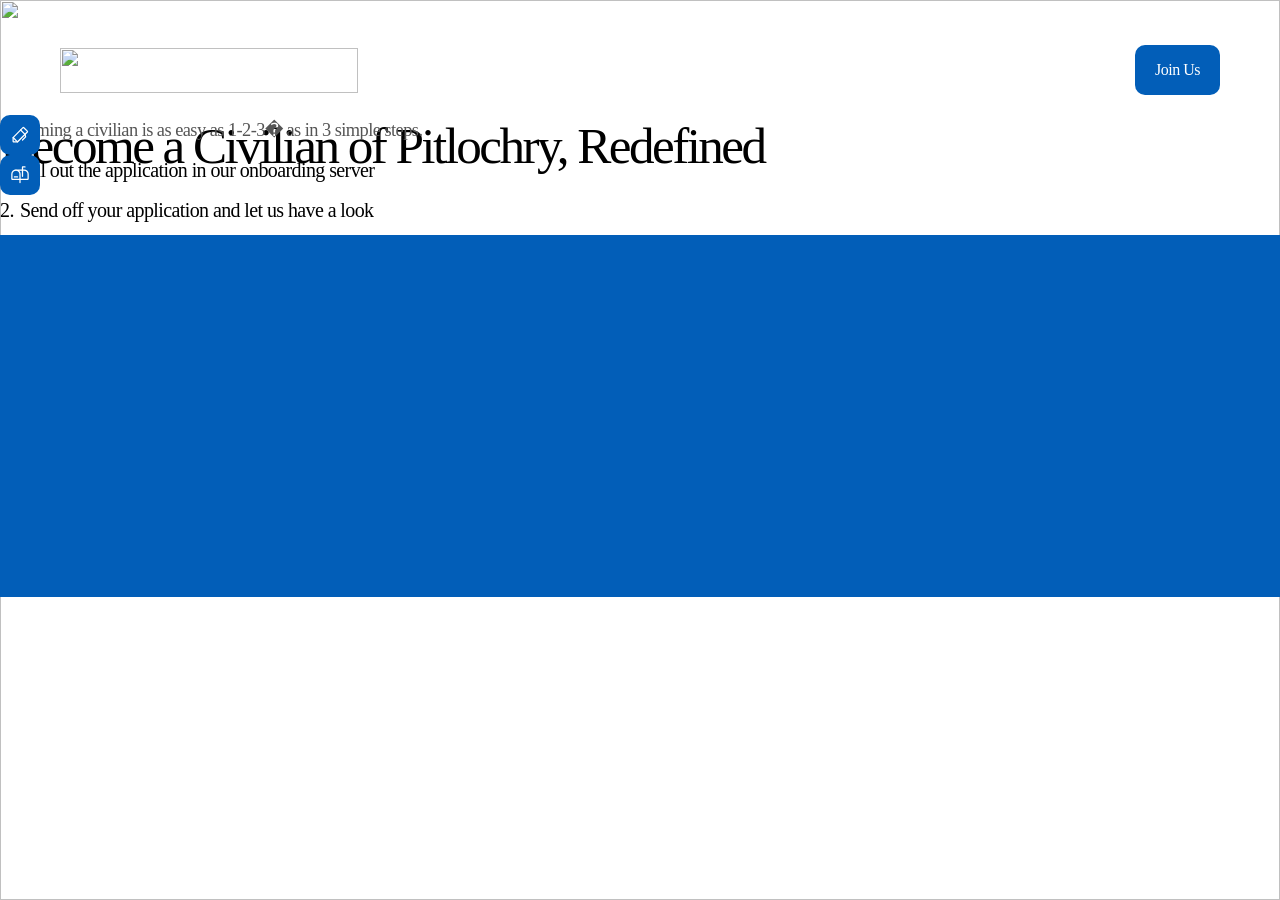
==== become-a-civilian/index.html @ e6acbfbc "v1" ====
<!DOCTYPE html>
<html lang="en" data-redirect-timezone="1">
<head>
    <meta charset="utf-8">


    <script>try { if (localStorage.get("__framer_force_showing_editorbar_since")) { const n = document.createElement("link"); n.rel = "modulepreload"; n.href = "https://framer.com/edit/init.mjs"; document.head.appendChild(n) } } catch (e) { }</script>



    <meta name="viewport" content="width=device-width">
    <meta name="generator" content="Framer f36d8c8">
    <title>P.R. | Become a Civilian</title>
    <meta name="description" content="Pitlochry, Redefined is a Scottish Roblox roleplay community.">
    <meta name="framer-search-index" content="https://framerusercontent.com/sites/6HsWzm4cJt0ourCZ8TY88s/searchIndex-HC8uPd4DVHPu.json">
    <meta name="framer-search-index-fallback" content="https://framerusercontent.com/sites/6HsWzm4cJt0ourCZ8TY88s/searchIndex-4TcPYC6t97ut.json">
    <meta name="framer-html-plugin" content="disable">
    <link href="https://framerusercontent.com/images/XYk1rlV9fvzTDFTiQio9LXA8.png" rel="icon" media="(prefers-color-scheme: light)">
    <link href="https://framerusercontent.com/images/PYBCpuTBmB7kPug5AxsaWHs4.png" rel="icon" media="(prefers-color-scheme: dark)">
    <link rel="apple-touch-icon" href="https://framerusercontent.com/images/etuwbYIV7RaptzxkaW7KyOnoj3I.png">

    <meta property="og:type" content="website">
    <meta property="og:title" content="Pitlochry, Redefined.">
    <meta property="og:description" content="Pitlochry, Redefined is a Scottish Roblox roleplay community.">

    <meta name="twitter:card" content="summary_large_image">
    <meta name="twitter:title" content="Pitlochry, Redefined.">
    <meta name="twitter:description" content="Pitlochry, Redefined is a Scottish Roblox roleplay community.">

    <style data-framer-font-css="">
        /* vietnamese */
        @font-face {
            font-family: 'Alex Brush';
            font-style: normal;
            font-weight: 400;
            src: url(https://fonts.gstatic.com/s/alexbrush/v23/SZc83FzrJKuqFbwMKk6EhUrz7QtO.woff2) format('woff2');
            unicode-range: U+0102-0103, U+0110-0111, U+0128-0129, U+0168-0169, U+01A0-01A1, U+01AF-01B0, U+0300-0301, U+0303-0304, U+0308-0309, U+0323, U+0329, U+1EA0-1EF9, U+20AB;
        }
        /* latin-ext */
        @font-face {
            font-family: 'Alex Brush';
            font-style: normal;
            font-weight: 400;
            src: url(https://fonts.gstatic.com/s/alexbrush/v23/SZc83FzrJKuqFbwMKk6EhUvz7QtO.woff2) format('woff2');
            unicode-range: U+0100-02BA, U+02BD-02C5, U+02C7-02CC, U+02CE-02D7, U+02DD-02FF, U+0304, U+0308, U+0329, U+1D00-1DBF, U+1E00-1E9F, U+1EF2-1EFF, U+2020, U+20A0-20AB, U+20AD-20C0, U+2113, U+2C60-2C7F, U+A720-A7FF;
        }
        /* latin */
        @font-face {
            font-family: 'Alex Brush';
            font-style: normal;
            font-weight: 400;
            src: url(https://fonts.gstatic.com/s/alexbrush/v23/SZc83FzrJKuqFbwMKk6EhUXz7Q.woff2) format('woff2');
            unicode-range: U+0000-00FF, U+0131, U+0152-0153, U+02BB-02BC, U+02C6, U+02DA, U+02DC, U+0304, U+0308, U+0329, U+2000-206F, U+20AC, U+2122, U+2191, U+2193, U+2212, U+2215, U+FEFF, U+FFFD;
        }

        @font-face {
            font-family: "Inter";
            src: url("https://framerusercontent.com/assets/5vvr9Vy74if2I6bQbJvbw7SY1pQ.woff2");
            font-display: swap;
            font-style: normal;
            font-weight: 400;
            unicode-range: U+0460-052F, U+1C80-1C88, U+20B4, U+2DE0-2DFF, U+A640-A69F, U+FE2E-FE2F
        }

        @font-face {
            font-family: "Inter";
            src: url("https://framerusercontent.com/assets/EOr0mi4hNtlgWNn9if640EZzXCo.woff2");
            font-display: swap;
            font-style: normal;
            font-weight: 400;
            unicode-range: U+0301, U+0400-045F, U+0490-0491, U+04B0-04B1, U+2116
        }

        @font-face {
            font-family: "Inter";
            src: url("https://framerusercontent.com/assets/Y9k9QrlZAqio88Klkmbd8VoMQc.woff2");
            font-display: swap;
            font-style: normal;
            font-weight: 400;
            unicode-range: U+1F00-1FFF
        }

        @font-face {
            font-family: "Inter";
            src: url("https://framerusercontent.com/assets/OYrD2tBIBPvoJXiIHnLoOXnY9M.woff2");
            font-display: swap;
            font-style: normal;
            font-weight: 400;
            unicode-range: U+0370-03FF
        }

        @font-face {
            font-family: "Inter";
            src: url("https://framerusercontent.com/assets/JeYwfuaPfZHQhEG8U5gtPDZ7WQ.woff2");
            font-display: swap;
            font-style: normal;
            font-weight: 400;
            unicode-range: U+0100-024F, U+0259, U+1E00-1EFF, U+2020, U+20A0-20AB, U+20AD-20CF, U+2113, U+2C60-2C7F, U+A720-A7FF
        }

        @font-face {
            font-family: "Inter";
            src: url("https://framerusercontent.com/assets/GrgcKwrN6d3Uz8EwcLHZxwEfC4.woff2");
            font-display: swap;
            font-style: normal;
            font-weight: 400;
            unicode-range: U+0000-00FF, U+0131, U+0152-0153, U+02BB-02BC, U+02C6, U+02DA, U+02DC, U+2000-206F, U+2070, U+2074-207E, U+2080-208E, U+20AC, U+2122, U+2191, U+2193, U+2212, U+2215, U+FEFF, U+FFFD
        }

        @font-face {
            font-family: "Inter";
            src: url("https://framerusercontent.com/assets/b6Y37FthZeALduNqHicBT6FutY.woff2");
            font-display: swap;
            font-style: normal;
            font-weight: 400;
            unicode-range: U+0102-0103, U+0110-0111, U+0128-0129, U+0168-0169, U+01A0-01A1, U+01AF-01B0, U+1EA0-1EF9, U+20AB
        }

        @font-face {
            font-family: "Lora";
            src: url("https://framerusercontent.com/third-party-assets/fontshare/wf/UZVLDSVSCU6EHBA34MAMH3Z2RHDHB3QE/2GS24NKY26JCCD3ZHG5B4BSZKB4M5UH3/FKKAYEWGEGLZTIS3AJ3RN5KHPKRTYLGL.woff2");
            font-display: swap;
            font-style: normal;
            font-weight: 500
        }

        @font-face {
            font-family: "Lora";
            src: url("https://framerusercontent.com/third-party-assets/fontshare/wf/XKPJY3ZSUVQFS2W4WC5RDSDQZMJCKM2K/LN3QKDXOGSZ4KFDCY6RFVWPIXHDZPZVG/MDERQV6X2U5ARGQRZSXHPLMPXHJIHIQI.woff2");
            font-display: swap;
            font-style: normal;
            font-weight: 700
        }

        @font-face {
            font-family: "Lora";
            src: url("https://framerusercontent.com/third-party-assets/fontshare/wf/MR5BT2YPOEXTQ4MEELWWJJ7NTKX2G5PM/KTOVFALLVL2MWILR5BZG42LMYPMDBWMV/EXS4XC5TKOJSULVQYC7H3KETY6RINWLE.woff2");
            font-display: swap;
            font-style: italic;
            font-weight: 700
        }

        @font-face {
            font-family: "Lora";
            src: url("https://framerusercontent.com/third-party-assets/fontshare/wf/KLOD6VKCOK74SPLRCH3FTIRNKDK5X55V/FD7N5U2P6254FPQEXIDJ4NHL3GRV4LQV/EW63T7YXBPCICKVXWTFFEJZQTQXMHWBE.woff2");
            font-display: swap;
            font-style: italic;
            font-weight: 500
        }

        @font-face {
            font-family: "Lora";
            src: url("https://framerusercontent.com/third-party-assets/fontshare/wf/YQA3KKRVULCXJDCXSAONFQCA74AMMQFS/RGNGUOW44MB34GT7X2FQPGZNLW2Z3P3F/ZAXBVAFTWGWMVEZN7M2EPCUJJ4KGZZCI.woff2");
            font-display: swap;
            font-style: normal;
            font-weight: 400
        }

        @font-face {
            font-family: "Lora";
            src: url("https://framerusercontent.com/third-party-assets/fontshare/wf/TKLVZDTQCUHIWAN3QIZGCNX4HOOUXHFA/JM2JUOZH27EVDC6FKNUOYGZ3IADBKMM3/DJA2WADOVWLNFBBL4PE4KM6NGVIOXNBS.woff2");
            font-display: swap;
            font-style: italic;
            font-weight: 400
        }

        @font-face {
            font-family: "Lora";
            src: url("https://framerusercontent.com/third-party-assets/fontshare/wf/LEPTJ56CXEIFZS2BZMKVGQGQR3J75WRT/47CWKKJO46R4EDFFM7QZRCL3WAPMSJU2/36HN3YOOACEGVWTJT3K4CDUJYXSWVW5S.woff2");
            font-display: swap;
            font-style: normal;
            font-weight: 600
        }

        @font-face {
            font-family: "Inter Placeholder";
            src: local("Arial");
            ascent-override: 89.79%;
            descent-override: 22.36%;
            line-gap-override: 0.00%;
            size-adjust: 107.89%
        }

        @font-face {
            font-family: "Lora Placeholder";
            src: local("Times New Roman");
            ascent-override: 87.53%;
            descent-override: 23.84%;
            line-gap-override: 0.00%;
            size-adjust: 114.93%
        }
    </style>
    <link href="https://fonts.gstatic.com" rel="preconnect" crossorigin="">
    <meta name="robots" content="max-image-preview:large">
    <style data-framer-css-ssr-minified="" data-framer-components="framer-lib-cursors-host framer-7oiHW PropertyOverrides framer-kpXpP framer-lib-combinedCSSRules framer-3nnRD framer-JdKrz framer-arc-text framer-gS9zB framer-8tIMB framer-FVoPi framer-6oirK framer-6FBmW framer-y9X6u framer-p4HsM framer-HShXw framer-6SQ6k framer-Kty8x framer-J9eHh framer-nCqPx">
        html, body, #main {
            box-sizing: border-box;
            margin: 0;
            padding: 0
        }

        :root {
            -webkit-font-smoothing: antialiased;
            -moz-osx-font-smoothing: grayscale
        }

        * {
            box-sizing: border-box;
            -webkit-font-smoothing: inherit
        }

        h1, h2, h3, h4, h5, h6, p, figure {
            margin: 0
        }

        body, input, textarea, select, button {
            font-family: sans-serif;
            font-size: 12px
        }

        body {
            --token-feecde84-d2df-406e-9c49-2b4dab446477: #218544;
            --token-3f060a67-1a54-4056-ae06-80a5a9f52680: #000;
            --token-c2105c81-6a43-4d77-a01f-e6f24156bb0c: #fff;
            --token-fc4a3b89-96cf-4700-b0b8-8cf673cdd457: #555;
            --token-50a40dbc-9e72-48ff-a286-4ee8d53e3e83: #ddd;
            --token-75802f95-5097-44bd-bf15-824b741c43bf: #fff;
            --token-21335f9b-21d7-468e-9b6f-305ea58e58b8: #f2f2f2
        }

        @supports (z-index:calc(infinity)) {
            #__framer-badge-container {
                --infinity: infinity
            }
        }

        #__framer-badge-container {
            pointer-events: none;
            width: 100%;
            z-index: calc(var(--infinity,2147480000));
            justify-content: flex-end;
            padding: 20px;
            display: flex;
            position: fixed;
            bottom: 0
        }

        @supports (background:-webkit-named-image(i)) and (not (grid-template-rows:subgrid)) {
            body {
                --framer-will-change-override: transform
            }
        }

        @supports (background:-webkit-named-image(i)) and (not (position-area:top right)) {
            body {
                --framer-will-change-filter-override: filter
            }
        }

        [data-framer-component-type=Text] div div span, [data-framer-component-type=Text] a div span, [data-framer-component-type=Text] span span span, [data-framer-component-type=Text] p span span, [data-framer-component-type=Text] h1 span span, [data-framer-component-type=Text] h2 span span, [data-framer-component-type=Text] h3 span span, [data-framer-component-type=Text] h4 span span, [data-framer-component-type=Text] h5 span span, [data-framer-component-type=Text] h6 span span, [data-framer-component-type=Text] a {
            font-family: var(--font-family);
            font-style: var(--font-style);
            font-weight: min(calc(var(--framer-font-weight-increase,0) + var(--font-weight,400)),900);
            color: var(--text-color);
            letter-spacing: var(--letter-spacing);
            font-size: var(--font-size);
            text-transform: var(--text-transform);
            --text-decoration: var(--framer-text-decoration-style,solid)var(--framer-text-decoration,none)var(--framer-text-decoration-color,currentcolor)var(--framer-text-decoration-thickness,auto);
            --text-decoration-skip-ink: var(--framer-text-decoration-skip-ink);
            --text-underline-offset: var(--framer-text-decoration-offset);
            line-height: var(--line-height);
            --font-family: var(--framer-font-family);
            --font-style: var(--framer-font-style);
            --font-weight: var(--framer-font-weight);
            --text-color: var(--framer-text-color);
            --letter-spacing: var(--framer-letter-spacing);
            --font-size: var(--framer-font-size);
            --text-transform: var(--framer-text-transform);
            --line-height: var(--framer-line-height)
        }

        @supports not (color:color(display-p3 1 1 1)) {
            p.framer-text, div.framer-text, h1.framer-text, h2.framer-text, h3.framer-text, h4.framer-text, h5.framer-text, h6.framer-text, li.framer-text, ol.framer-text, ul.framer-text, span.framer-text:not([data-text-fill]) {
                color: var(--framer-blockquote-text-color-rgb,var(--framer-blockquote-text-color,var(--framer-text-color-rgb,var(--framer-text-color,#000))));
                -webkit-text-stroke-color: var(--framer-text-stroke-color-rgb,var(--framer-text-stroke-color,initial))
            }

            mark.framer-text {
                background-color: var(--framer-blockquote-text-background-color-rgb,var(--framer-blockquote-text-background-color,var(--framer-text-background-color-rgb,var(--framer-text-background-color,initial))))
            }
        }

        @supports not (color:color(display-p3 1 1 1)) {
            code.framer-text, code.framer-text span.framer-text:not([data-text-fill]) {
                color: var(--framer-blockquote-text-color-rgb,var(--framer-blockquote-text-color,var(--framer-code-text-color-rgb,var(--framer-code-text-color,var(--framer-text-color-rgb,var(--framer-text-color,#000))))))
            }
        }

        @supports not (color:color(display-p3 1 1 1)) {
            a.framer-text, span.framer-text[data-nested-link] {
                color: var(--framer-blockquote-text-color-rgb,var(--framer-blockquote-text-color,var(--framer-link-text-color-rgb,var(--framer-link-text-color,var(--framer-text-color-rgb,var(--framer-text-color,#000))))));
                background-color: var(--framer-link-text-background-color-rgb,var(--framer-link-text-background-color,initial));
                -webkit-text-decoration-color: var(--framer-link-text-decoration-color-rgb,var(--framer-link-text-decoration-color,var(--framer-text-decoration-color-rgb,var(--framer-text-decoration-color,currentcolor))));
                text-decoration-color: var(--framer-link-text-decoration-color-rgb,var(--framer-link-text-decoration-color,var(--framer-text-decoration-color-rgb,var(--framer-text-decoration-color,currentcolor))))
            }
        }

        @supports not (color:color(display-p3 1 1 1)) {
            code.framer-text a.framer-text, code.framer-text a.framer-text span.framer-text:not([data-text-fill]), code.framer-text span.framer-text[data-nested-link], code.framer-text span.framer-text[data-nested-link] span.framer-text:not([data-text-fill]) {
                color: var(--framer-blockquote-text-color-rgb,var(--framer-blockquote-text-color,var(--framer-link-text-color-rgb,var(--framer-link-text-color,var(--framer-code-text-color-rgb,var(--framer-code-text-color,var(--framer-text-color-rgb,var(--framer-text-color,#000))))))))
            }
        }

        @supports not (color:color(display-p3 1 1 1)) {
            a.framer-text:hover, span.framer-text[data-nested-link]:hover {
                color: var(--framer-link-hover-text-color-rgb,var(--framer-link-hover-text-color,var(--framer-blockquote-text-color-rgb,var(--framer-blockquote-text-color,var(--framer-link-text-color-rgb,var(--framer-link-text-color,var(--framer-text-color-rgb,var(--framer-text-color,#000))))))));
                background-color: var(--framer-link-hover-text-background-color-rgb,var(--framer-link-hover-text-background-color,var(--framer-link-text-background-color-rgb,var(--framer-link-text-background-color,var(--framer-text-background-color-rgb,var(--framer-text-background-color,initial))))));
                -webkit-text-decoration-color: var(--framer-link-hover-text-decoration-color-rgb,var(--framer-link-hover-text-decoration-color,var(--framer-link-text-decoration-color-rgb,var(--framer-link-text-decoration-color,var(--framer-text-decoration-color-rgb,var(--framer-text-decoration-color,currentcolor))))));
                text-decoration-color: var(--framer-link-hover-text-decoration-color-rgb,var(--framer-link-hover-text-decoration-color,var(--framer-link-text-decoration-color-rgb,var(--framer-link-text-decoration-color,var(--framer-text-decoration-color-rgb,var(--framer-text-decoration-color,currentcolor))))))
            }
        }

        @supports not (color:color(display-p3 1 1 1)) {
            code.framer-text a.framer-text:hover, code.framer-text span.framer-text[data-nested-link]:hover {
                color: var(--framer-link-hover-text-color-rgb,var(--framer-link-hover-text-color,var(--framer-blockquote-text-color-rgb,var(--framer-blockquote-text-color,var(--framer-link-text-color-rgb,var(--framer-link-text-color,var(--framer-code-text-color-rgb,var(--framer-code-text-color,var(--framer-text-color-rgb,var(--framer-text-color,#000))))))))))
            }
        }

        @supports not (color:color(display-p3 1 1 1)) {
            a.framer-text[data-framer-page-link-current], span.framer-text[data-framer-page-link-current] {
                color: var(--framer-link-current-text-color-rgb,var(--framer-link-current-text-color,var(--framer-link-text-color-rgb,var(--framer-link-text-color,var(--framer-text-color-rgb,var(--framer-text-color,#000))))));
                background-color: var(--framer-link-current-text-background-color-rgb,var(--framer-link-current-text-background-color,var(--framer-link-text-background-color-rgb,var(--framer-link-text-background-color,var(--framer-text-background-color-rgb,var(--framer-text-background-color,initial))))));
                -webkit-text-decoration-color: var(--framer-link-current-text-decoration-color-rgb,var(--framer-link-current-text-decoration-color,var(--framer-link-text-decoration-color-rgb,var(--framer-link-text-decoration-color,var(--framer-text-decoration-color-rgb,var(--framer-text-decoration-color,currentcolor))))));
                text-decoration-color: var(--framer-link-current-text-decoration-color-rgb,var(--framer-link-current-text-decoration-color,var(--framer-link-text-decoration-color-rgb,var(--framer-link-text-decoration-color,var(--framer-text-decoration-color-rgb,var(--framer-text-decoration-color,currentcolor))))))
            }
        }

        @supports not (color:color(display-p3 1 1 1)) {
            code.framer-text a.framer-text[data-framer-page-link-current], code.framer-text a.framer-text[data-framer-page-link-current] span.framer-text:not([data-text-fill]), code.framer-text span.framer-text[data-framer-page-link-current], code.framer-text span.framer-text[data-framer-page-link-current] span.framer-text:not([data-text-fill]) {
                color: var(--framer-link-current-text-color-rgb,var(--framer-link-current-text-color,var(--framer-link-text-color-rgb,var(--framer-link-text-color,var(--framer-code-text-color-rgb,var(--framer-code-text-color,var(--framer-text-color-rgb,var(--framer-text-color,#000))))))));
                background-color: var(--framer-link-current-text-background-color-rgb,var(--framer-link-current-text-background-color,var(--framer-link-text-background-color-rgb,var(--framer-link-text-background-color,var(--framer-text-background-color-rgb,var(--framer-text-background-color,initial))))))
            }
        }

        @supports not (color:color(display-p3 1 1 1)) {
            a.framer-text[data-framer-page-link-current]:hover, span.framer-text[data-framer-page-link-current]:hover {
                color: var(--framer-link-hover-text-color-rgb,var(--framer-link-hover-text-color,var(--framer-link-current-text-color-rgb,var(--framer-link-current-text-color,var(--framer-link-text-color-rgb,var(--framer-link-text-color,var(--framer-code-text-color-rgb,var(--framer-code-text-color,var(--framer-text-color-rgb,var(--framer-text-color,#000))))))))));
                background-color: var(--framer-link-hover-text-background-color-rgb,var(--framer-link-hover-text-background-color,var(--framer-link-current-text-background-color-rgb,var(--framer-link-current-text-background-color,var(--framer-link-text-background-color-rgb,var(--framer-link-text-background-color,initial))))));
                -webkit-text-decoration-color: var(--framer-link-hover-text-decoration-color-rgb,var(--framer-link-hover-text-decoration-color,var(--framer-link-current-text-decoration-color-rgb,var(--framer-link-current-text-decoration-color,var(--framer-link-text-decoration-color-rgb,var(--framer-link-text-decoration-color,var(--framer-text-decoration-color-rgb,var(--framer-text-decoration-color,currentcolor))))))));
                text-decoration-color: var(--framer-link-hover-text-decoration-color-rgb,var(--framer-link-hover-text-decoration-color,var(--framer-link-current-text-decoration-color-rgb,var(--framer-link-current-text-decoration-color,var(--framer-link-text-decoration-color-rgb,var(--framer-link-text-decoration-color,var(--framer-text-decoration-color-rgb,var(--framer-text-decoration-color,currentcolor))))))))
            }
        }

        @supports not (color:color(display-p3 1 1 1)) {
            code.framer-text a.framer-text[data-framer-page-link-current]:hover, code.framer-text a.framer-text[data-framer-page-link-current]:hover span.framer-text:not([data-text-fill]), code.framer-text span.framer-text[data-framer-page-link-current]:hover, code.framer-text span.framer-text[data-framer-page-link-current]:hover span.framer-text:not([data-text-fill]) {
                color: var(--framer-link-hover-text-color-rgb,var(--framer-link-hover-text-color,var(--framer-link-current-text-color-rgb,var(--framer-link-current-text-color,var(--framer-link-text-color-rgb,var(--framer-link-text-color,var(--framer-code-text-color-rgb,var(--framer-code-text-color,var(--framer-text-color-rgb,var(--framer-text-color,#000))))))))));
                background-color: var(--framer-link-hover-text-background-color-rgb,var(--framer-link-hover-text-background-color,var(--framer-link-current-text-background-color-rgb,var(--framer-link-current-text-background-color,var(--framer-link-text-background-color-rgb,var(--framer-link-text-background-color,initial))))))
            }
        }

        @supports not (aspect-ratio:1) {
            .framer-text-module:not([data-width=fit])[style*=aspect-ratio] {
                position: relative !important
            }

                .framer-text-module:not([data-width=fit])[style*=aspect-ratio]:before {
                    content: "";
                    padding-bottom: calc(100%/calc(var(--aspect-ratio)));
                    display: block
                }

                .framer-text-module[data-width=fill] > :first-child, .framer-text-module[data-width=fill] > .ssr-variant > :first-child, .framer-text-module:not([data-width=fit])[style*=aspect-ratio] > :first-child, .framer-text-module:not([data-width=fit])[style*=aspect-ratio] > .ssr-variant > :first-child {
                    position: absolute;
                    top: 0;
                    left: 0;
                    height: 100% !important
                }
        }

        @supports not (overflow:clip) {
            :root {
                --overflow-clip-fallback: hidden
            }
        }

        @supports (background:-webkit-named-image(i)) and (not (contain-intrinsic-size:inherit)) {
            div.framer-text, p.framer-text, h1.framer-text, h2.framer-text, h3.framer-text, h4.framer-text, h5.framer-text, h6.framer-text, ol.framer-text, ul.framer-text, li.framer-text, blockquote.framer-text, .framer-text.framer-image {
                display: var(--text-truncation-display-inline-for-safari-16,revert)
            }

                div.framer-text:after, p.framer-text:after, h1.framer-text:after, h2.framer-text:after, h3.framer-text:after, h4.framer-text:after, h5.framer-text:after, h6.framer-text:after, ol.framer-text:after, ul.framer-text:after, li.framer-text:after, blockquote.framer-text:after, .framer-text.framer-image:after {
                    content: var(--text-truncation-line-break-for-safari-16);
                    white-space: pre
                }

            .framer-text.framer-text-module, .framer-text.framer-table-wrapper {
                display: var(--text-truncation-display-none-for-safari-16,revert)
            }

            p.framer-text[data-text-fill] {
                display: var(--text-truncation-display-inline-for-safari-16,inline-block)
            }
        }

        @supports (corner-shape:superellipse(2)) {
            :root {
                --one-if-corner-shape-supported: 1
            }
        }

        .framer-cursor-none, .framer-cursor-none * {
            cursor: none !important
        }

        .framer-pointer-events-none, .framer-pointer-events-none * {
            pointer-events: none !important
        }

        @supports (aspect-ratio:1) {
            body {
                --framer-aspect-ratio-supported: auto
            }
        }

        .framer-7oiHW.framer-gngo97, .framer-7oiHW .framer-gngo97 {
            display: block
        }

        .framer-7oiHW.framer-17jsvpo {
            background-color: var(--token-75802f95-5097-44bd-bf15-824b741c43bf,#fff);
            flex-flow: column;
            place-content: center flex-start;
            align-items: center;
            gap: 0;
            width: 100%;
            height: min-content;
            padding: 0;
            display: flex;
            position: relative;
            overflow: hidden
        }

        .framer-7oiHW .framer-1s8h12k-container {
            z-index: 10;
            flex: none;
            order: -1000;
            width: 100%;
            height: auto;
            position: absolute;
            top: 0;
            left: 0
        }

        .framer-7oiHW .framer-1chbb19 {
            background: 0 0;
            flex-grow: 1;
            width: 0;
            height: 0;
            margin: 0;
            position: relative
        }

        .framer-7oiHW .framer-19mouek-container {
            flex: none;
            order: 1002;
            width: 100%;
            height: auto;
            position: relative
        }

        .framer-7oiHW .framer-1yr9smx-container {
            flex: none;
            order: 1003;
            width: 100%;
            height: auto;
            position: relative
        }

        [data-layout-template=true] > #overlay {
            margin-bottom: 0
        }

        .ssr-variant {
            display: contents
        }

        @supports (aspect-ratio:1) {
            body {
                --framer-aspect-ratio-supported: auto
            }
        }

        .framer-kpXpP.framer-1rv4dcs, .framer-kpXpP .framer-1rv4dcs {
            display: block
        }

        .framer-kpXpP.framer-1hfibzc {
            flex-flow: column;
            place-content: center;
            align-items: center;
            gap: 10px;
            width: 1200px;
            height: min-content;
            padding: 25px 30px 0;
            display: flex;
            position: relative;
            overflow: hidden
        }

        .framer-kpXpP .framer-10f7qba {
            will-change: var(--framer-will-change-override,transform);
            z-index: 10;
            flex-flow: column;
            flex: none;
            place-content: center;
            align-items: center;
            gap: 10px;
            width: 100%;
            max-width: 1200px;
            height: min-content;
            padding: 20px;
            display: flex;
            position: relative;
            overflow: hidden
        }

        .framer-kpXpP .framer-1b88hcm {
            will-change: var(--framer-will-change-override,transform);
            z-index: 0;
            flex: none;
            width: 100%;
            height: 100%;
            position: absolute;
            top: 0;
            left: 0%;
            overflow: hidden
        }

        .framer-kpXpP .framer-cn1ar4 {
            flex-flow: row;
            flex: none;
            place-content: center;
            align-items: center;
            gap: 10px;
            width: 100%;
            height: min-content;
            padding: 0;
            display: flex;
            position: relative;
            overflow: hidden
        }

        .framer-kpXpP .framer-8t830s {
            flex-flow: row;
            flex: 1 0 0;
            place-content: center flex-start;
            align-items: center;
            gap: 10px;
            width: 1px;
            max-width: 300px;
            height: min-content;
            padding: 0;
            display: flex;
            position: relative;
            overflow: hidden
        }

        .framer-kpXpP .framer-wg198g {
            aspect-ratio: 6.59494;
            height: var(--framer-aspect-ratio-supported,45px);
            flex: none;
            width: 298px;
            text-decoration: none;
            position: relative;
            overflow: visible
        }

        .framer-kpXpP .framer-1sbvwku {
            flex: none;
            width: 40px;
            height: 40px;
            position: relative;
            overflow: hidden
        }

        .framer-kpXpP .framer-128szb9 {
            will-change: var(--framer-will-change-override,transform);
            flex: none;
            width: 20px;
            height: 2px;
            position: absolute;
            top: calc(62.5% - 1px);
            left: calc(50% - 10px);
            overflow: hidden
        }

        .framer-kpXpP .framer-1ezs5u0 {
            will-change: var(--framer-will-change-override,transform);
            flex: none;
            width: 15px;
            height: 2px;
            position: absolute;
            top: calc(37.5% - 1px);
            left: calc(55% - 7.5px);
            overflow: hidden
        }

        .framer-kpXpP .framer-1xbqksj {
            flex-flow: row;
            flex: 1 0 0;
            place-content: center flex-end;
            align-items: center;
            gap: 60px;
            width: 1px;
            height: min-content;
            padding: 0;
            display: flex;
            position: relative;
            overflow: hidden
        }

        .framer-kpXpP .framer-7clggo {
            flex-flow: row;
            flex: none;
            place-content: center;
            align-items: center;
            gap: 30px;
            width: min-content;
            height: min-content;
            padding: 0;
            display: flex;
            position: relative;
            overflow: hidden
        }

        .framer-kpXpP .framer-1g7v9po, .framer-kpXpP .framer-j6wt3c, .framer-kpXpP .framer-ytpf5b {
            white-space: pre;
            flex: none;
            width: auto;
            height: auto;
            position: relative
        }

        .framer-kpXpP .framer-17ob0no-container {
            flex: none;
            width: auto;
            height: auto;
            position: relative
        }

        .framer-kpXpP.framer-v-k3uwfa.framer-1hfibzc {
            width: 810px;
            padding: 20px 30px
        }

        .framer-kpXpP.framer-v-k3uwfa .framer-10f7qba {
            max-width: 850px
        }

        .framer-kpXpP.framer-v-k3uwfa .framer-8t830s {
            max-width: 150px
        }

        .framer-kpXpP.framer-v-k3uwfa .framer-1xbqksj {
            gap: 40px
        }

        .framer-kpXpP.framer-v-k3uwfa .framer-7clggo {
            gap: 20px
        }

        .framer-kpXpP.framer-v-1a9sn1p.framer-1hfibzc, .framer-kpXpP.framer-v-1v6roog.framer-1hfibzc {
            width: 390px;
            padding: 20px;
            overflow: visible
        }

        .framer-kpXpP.framer-v-1a9sn1p .framer-10f7qba, .framer-kpXpP.framer-v-1v6roog .framer-10f7qba {
            will-change: unset;
            max-width: 400px;
            padding: 15px 20px;
            overflow: visible
        }

        .framer-kpXpP.framer-v-1a9sn1p .framer-cn1ar4, .framer-kpXpP.framer-v-1v6roog .framer-cn1ar4 {
            overflow: visible
        }

        .framer-kpXpP.framer-v-1a9sn1p .framer-8t830s, .framer-kpXpP.framer-v-1v6roog .framer-8t830s {
            gap: unset;
            max-width: unset;
            justify-content: space-between
        }

        .framer-kpXpP.framer-v-1a9sn1p .framer-wg198g {
            height: var(--framer-aspect-ratio-supported,15px);
            width: 100px
        }

        .framer-kpXpP.framer-v-1a9sn1p .framer-1sbvwku, .framer-kpXpP.framer-v-1v6roog .framer-1sbvwku, .framer-kpXpP.framer-v-1v6roog .framer-1g7v9po, .framer-kpXpP.framer-v-1v6roog .framer-ytpf5b {
            cursor: pointer
        }

        .framer-kpXpP.framer-v-1v6roog .framer-wg198g {
            cursor: pointer;
            height: var(--framer-aspect-ratio-supported,15px);
            width: 100px
        }

        .framer-kpXpP.framer-v-1v6roog .framer-128szb9 {
            top: calc(50% - 1px)
        }

        .framer-kpXpP.framer-v-1v6roog .framer-1ezs5u0 {
            width: 20px;
            top: calc(50% - 1px);
            left: calc(50% - 10px)
        }

        .framer-kpXpP.framer-v-1v6roog .framer-1xbqksj {
            will-change: var(--framer-will-change-override,transform);
            z-index: 1;
            flex-direction: column;
            flex: none;
            gap: 20px;
            width: 100%;
            padding: 40px;
            position: absolute;
            top: 50px;
            left: 0
        }

        .framer-kpXpP.framer-v-1v6roog .framer-7clggo {
            flex-direction: column;
            gap: 15px
        }

        .framer-PgdGr .framer-styles-preset-m6b2t1:not(.rich-text-wrapper), .framer-PgdGr .framer-styles-preset-m6b2t1.rich-text-wrapper p {
            --framer-font-family: "Lora","Lora Placeholder",serif;
            --framer-font-family-bold: "Lora","Lora Placeholder",serif;
            --framer-font-family-bold-italic: "Lora","Lora Placeholder",serif;
            --framer-font-family-italic: "Lora","Lora Placeholder",serif;
            --framer-font-open-type-features: normal;
            --framer-font-size: calc(var(--framer-root-font-size,1rem)*1);
            --framer-font-style: normal;
            --framer-font-style-bold: normal;
            --framer-font-style-bold-italic: italic;
            --framer-font-style-italic: italic;
            --framer-font-variation-axes: normal;
            --framer-font-weight: 400;
            --framer-font-weight-bold: 700;
            --framer-font-weight-bold-italic: 700;
            --framer-font-weight-italic: 400;
            --framer-letter-spacing: -.03em;
            --framer-line-height: 1.9em;
            --framer-paragraph-spacing: 20px;
            --framer-text-alignment: start;
            --framer-text-color: var(--token-c2105c81-6a43-4d77-a01f-e6f24156bb0c,#fff);
            --framer-text-decoration: none;
            --framer-text-stroke-color: initial;
            --framer-text-stroke-width: initial;
            --framer-text-transform: none
        }

        .framer-yv3Cw .framer-styles-preset-v40hwg:not(.rich-text-wrapper), .framer-yv3Cw .framer-styles-preset-v40hwg.rich-text-wrapper a {
            --framer-link-current-text-decoration: none;
            --framer-link-hover-text-decoration: none;
            --framer-link-text-color: #fff;
            --framer-link-text-decoration: none
        }

        @media (max-width:1199px) and (min-width:810px) {
            .framer-rL6FT .framer-styles-preset-z8wyrj:not(.rich-text-wrapper), .framer-rL6FT .framer-styles-preset-z8wyrj.rich-text-wrapper p {
                --framer-font-family: "Lora","Lora Placeholder",serif;
                --framer-font-family-bold: "Lora","Lora Placeholder",serif;
                --framer-font-family-bold-italic: "Lora","Lora Placeholder",serif;
                --framer-font-family-italic: "Lora","Lora Placeholder",serif;
                --framer-font-open-type-features: normal;
                --framer-font-size: calc(var(--framer-root-font-size,1rem)*.95);
                --framer-font-style: normal;
                --framer-font-style-bold: normal;
                --framer-font-style-bold-italic: italic;
                --framer-font-style-italic: italic;
                --framer-font-variation-axes: normal;
                --framer-font-weight: 400;
                --framer-font-weight-bold: 700;
                --framer-font-weight-bold-italic: 700;
                --framer-font-weight-italic: 400;
                --framer-letter-spacing: -.03em;
                --framer-line-height: 1.7em;
                --framer-paragraph-spacing: 20px;
                --framer-text-alignment: start;
                --framer-text-color: var(--token-fc4a3b89-96cf-4700-b0b8-8cf673cdd457,#555);
                --framer-text-decoration: none;
                --framer-text-stroke-color: initial;
                --framer-text-stroke-width: initial;
                --framer-text-transform: none
            }
        }

        @media (max-width:809px) and (min-width:0) {
            .framer-rL6FT .framer-styles-preset-z8wyrj:not(.rich-text-wrapper), .framer-rL6FT .framer-styles-preset-z8wyrj.rich-text-wrapper p {
                --framer-font-family: "Lora","Lora Placeholder",serif;
                --framer-font-family-bold: "Lora","Lora Placeholder",serif;
                --framer-font-family-bold-italic: "Lora","Lora Placeholder",serif;
                --framer-font-family-italic: "Lora","Lora Placeholder",serif;
                --framer-font-open-type-features: normal;
                --framer-font-size: calc(var(--framer-root-font-size,1rem)*.95);
                --framer-font-style: normal;
                --framer-font-style-bold: normal;
                --framer-font-style-bold-italic: italic;
                --framer-font-style-italic: italic;
                --framer-font-variation-axes: normal;
                --framer-font-weight: 400;
                --framer-font-weight-bold: 700;
                --framer-font-weight-bold-italic: 700;
                --framer-font-weight-italic: 400;
                --framer-letter-spacing: -.03em;
                --framer-line-height: 1.7em;
                --framer-paragraph-spacing: 20px;
                --framer-text-alignment: start;
                --framer-text-color: var(--token-fc4a3b89-96cf-4700-b0b8-8cf673cdd457,#555);
                --framer-text-decoration: none;
                --framer-text-stroke-color: initial;
                --framer-text-stroke-width: initial;
                --framer-text-transform: none
            }
        }

        .framer-kpXpP[data-border=true]:after, .framer-kpXpP [data-border=true]:after {
            content: "";
            border-width: var(--border-top-width,0)var(--border-right-width,0)var(--border-bottom-width,0)var(--border-left-width,0);
            border-color: var(--border-color,none);
            border-style: var(--border-style,none);
            box-sizing: border-box;
            border-radius: inherit;
            corner-shape: inherit;
            pointer-events: none;
            width: 100%;
            height: 100%;
            position: absolute;
            top: 0;
            left: 0
        }

        body {
            --framer-will-change-override: none
        }

        @supports (background:-webkit-named-image(i)) and (not (grid-template-rows:subgrid)) {
            body {
                --framer-will-change-override: transform
            }
        }

        body {
            --framer-will-change-filter-override: none
        }

        @supports (background:-webkit-named-image(i)) and (not (position-area:top right)) {
            body {
                --framer-will-change-filter-override: filter
            }
        }

        [data-framer-component-type] {
            position: absolute
        }

        [data-framer-component-type=Text] {
            cursor: inherit
        }

        [data-framer-component-text-autosized] * {
            white-space: pre
        }

        [data-framer-component-type=Text] > * {
            text-align: var(--framer-text-alignment,start)
        }

        [data-framer-component-type=Text] span span, [data-framer-component-type=Text] p span, [data-framer-component-type=Text] h1 span, [data-framer-component-type=Text] h2 span, [data-framer-component-type=Text] h3 span, [data-framer-component-type=Text] h4 span, [data-framer-component-type=Text] h5 span, [data-framer-component-type=Text] h6 span {
            display: block
        }

            [data-framer-component-type=Text] span span span, [data-framer-component-type=Text] p span span, [data-framer-component-type=Text] h1 span span, [data-framer-component-type=Text] h2 span span, [data-framer-component-type=Text] h3 span span, [data-framer-component-type=Text] h4 span span, [data-framer-component-type=Text] h5 span span, [data-framer-component-type=Text] h6 span span {
                display: unset
            }

            [data-framer-component-type=Text] div div span, [data-framer-component-type=Text] a div span, [data-framer-component-type=Text] span span span, [data-framer-component-type=Text] p span span, [data-framer-component-type=Text] h1 span span, [data-framer-component-type=Text] h2 span span, [data-framer-component-type=Text] h3 span span, [data-framer-component-type=Text] h4 span span, [data-framer-component-type=Text] h5 span span, [data-framer-component-type=Text] h6 span span, [data-framer-component-type=Text] a {
                font-family: var(--font-family);
                font-style: var(--font-style);
                font-weight: min(calc(var(--framer-font-weight-increase,0) + var(--font-weight,400)),900);
                color: var(--text-color);
                letter-spacing: var(--letter-spacing);
                font-size: var(--font-size);
                text-transform: var(--text-transform);
                --text-decoration: var(--framer-text-decoration-style,solid)var(--framer-text-decoration,none)var(--framer-text-decoration-color,currentcolor)var(--framer-text-decoration-thickness,auto);
                --text-decoration-skip-ink: var(--framer-text-decoration-skip-ink);
                --text-underline-offset: var(--framer-text-decoration-offset);
                line-height: var(--line-height);
                --font-family: var(--framer-font-family);
                --font-style: var(--framer-font-style);
                --font-weight: var(--framer-font-weight);
                --text-color: var(--framer-text-color);
                --letter-spacing: var(--framer-letter-spacing);
                --font-size: var(--framer-font-size);
                --text-transform: var(--framer-text-transform);
                --line-height: var(--framer-line-height)
            }

                [data-framer-component-type=Text] a, [data-framer-component-type=Text] a div span, [data-framer-component-type=Text] a span span span, [data-framer-component-type=Text] a p span span, [data-framer-component-type=Text] a h1 span span, [data-framer-component-type=Text] a h2 span span, [data-framer-component-type=Text] a h3 span span, [data-framer-component-type=Text] a h4 span span, [data-framer-component-type=Text] a h5 span span, [data-framer-component-type=Text] a h6 span span {
                    --font-family: var(--framer-link-font-family,var(--framer-font-family));
                    --font-style: var(--framer-link-font-style,var(--framer-font-style));
                    --font-weight: var(--framer-link-font-weight,var(--framer-font-weight));
                    --text-color: var(--framer-link-text-color,var(--framer-text-color));
                    --font-size: var(--framer-link-font-size,var(--framer-font-size));
                    --text-transform: var(--framer-link-text-transform,var(--framer-text-transform));
                    --text-decoration: var(--framer-link-text-decoration-style,var(--framer-text-decoration-style,solid))var(--framer-link-text-decoration,var(--framer-text-decoration,none))var(--framer-link-text-decoration-color,var(--framer-text-decoration-color,currentcolor))var(--framer-link-text-decoration-thickness,var(--framer-text-decoration-thickness,auto));
                    --text-decoration-skip-ink: var(--framer-link-text-decoration-skip-ink,var(--framer-text-decoration-skip-ink));
                    --text-underline-offset: var(--framer-link-text-decoration-offset,var(--framer-text-decoration-offset))
                }

                    [data-framer-component-type=Text] a:hover, [data-framer-component-type=Text] a div span:hover, [data-framer-component-type=Text] a span span span:hover, [data-framer-component-type=Text] a p span span:hover, [data-framer-component-type=Text] a h1 span span:hover, [data-framer-component-type=Text] a h2 span span:hover, [data-framer-component-type=Text] a h3 span span:hover, [data-framer-component-type=Text] a h4 span span:hover, [data-framer-component-type=Text] a h5 span span:hover, [data-framer-component-type=Text] a h6 span span:hover {
                        --font-family: var(--framer-link-hover-font-family,var(--framer-link-font-family,var(--framer-font-family)));
                        --font-style: var(--framer-link-hover-font-style,var(--framer-link-font-style,var(--framer-font-style)));
                        --font-weight: var(--framer-link-hover-font-weight,var(--framer-link-font-weight,var(--framer-font-weight)));
                        --text-color: var(--framer-link-hover-text-color,var(--framer-link-text-color,var(--framer-text-color)));
                        --font-size: var(--framer-link-hover-font-size,var(--framer-link-font-size,var(--framer-font-size)));
                        --text-transform: var(--framer-link-hover-text-transform,var(--framer-link-text-transform,var(--framer-text-transform)));
                        --text-decoration: var(--framer-link-hover-text-decoration-style,var(--framer-link-text-decoration-style,var(--framer-text-decoration-style,solid)))var(--framer-link-hover-text-decoration,var(--framer-link-text-decoration,var(--framer-text-decoration,none)))var(--framer-link-hover-text-decoration-color,var(--framer-link-text-decoration-color,var(--framer-text-decoration-color,currentcolor)))var(--framer-link-hover-text-decoration-thickness,var(--framer-link-text-decoration-thickness,var(--framer-text-decoration-thickness,auto)));
                        --text-decoration-skip-ink: var(--framer-link-hover-text-decoration-skip-ink,var(--framer-link-text-decoration-skip-ink,var(--framer-text-decoration-skip-ink)));
                        --text-underline-offset: var(--framer-link-hover-text-decoration-offset,var(--framer-link-text-decoration-offset,var(--framer-text-decoration-offset)))
                    }

        [data-framer-component-type=Text].isCurrent a, [data-framer-component-type=Text].isCurrent a div span, [data-framer-component-type=Text].isCurrent a span span span, [data-framer-component-type=Text].isCurrent a p span span, [data-framer-component-type=Text].isCurrent a h1 span span, [data-framer-component-type=Text].isCurrent a h2 span span, [data-framer-component-type=Text].isCurrent a h3 span span, [data-framer-component-type=Text].isCurrent a h4 span span, [data-framer-component-type=Text].isCurrent a h5 span span, [data-framer-component-type=Text].isCurrent a h6 span span {
            --font-family: var(--framer-link-current-font-family,var(--framer-link-font-family,var(--framer-font-family)));
            --font-style: var(--framer-link-current-font-style,var(--framer-link-font-style,var(--framer-font-style)));
            --font-weight: var(--framer-link-current-font-weight,var(--framer-link-font-weight,var(--framer-font-weight)));
            --text-color: var(--framer-link-current-text-color,var(--framer-link-text-color,var(--framer-text-color)));
            --font-size: var(--framer-link-current-font-size,var(--framer-link-font-size,var(--framer-font-size)));
            --text-transform: var(--framer-link-current-text-transform,var(--framer-link-text-transform,var(--framer-text-transform)));
            --text-decoration: var(--framer-link-current-text-decoration-style,var(--framer-link-text-decoration-style,var(--framer-text-decoration-style,solid)))var(--framer-link-current-text-decoration,var(--framer-link-text-decoration,var(--framer-text-decoration,none)))var(--framer-link-current-text-decoration-color,var(--framer-link-text-decoration-color,var(--framer-text-decoration-color,currentcolor)))var(--framer-link-current-text-decoration-thickness,var(--framer-link-text-decoration-thickness,var(--framer-text-decoration-thickness,auto)));
            --text-decoration-skip-ink: var(--framer-link-current-text-decoration-skip-ink,var(--framer-link-text-decoration-skip-ink,var(--framer-text-decoration-skip-ink)));
            --text-underline-offset: var(--framer-link-current-text-decoration-offset,var(--framer-link-text-decoration-offset,var(--framer-text-decoration-offset)))
        }

        [data-framer-component-type=RichTextContainer] {
            outline: none;
            flex-direction: column;
            flex-shrink: 0;
            justify-content: flex-start;
            display: flex
        }

        p.framer-text, div.framer-text, figure.framer-text, h1.framer-text, h2.framer-text, h3.framer-text, h4.framer-text, h5.framer-text, h6.framer-text, ol.framer-text, ul.framer-text {
            margin: 0;
            padding: 0
        }

        p.framer-text, div.framer-text, h1.framer-text, h2.framer-text, h3.framer-text, h4.framer-text, h5.framer-text, h6.framer-text, li.framer-text, ol.framer-text, ul.framer-text, mark.framer-text, span.framer-text:not([data-text-fill]) {
            font-family: var(--framer-font-family-preview,var(--framer-blockquote-font-family,var(--framer-font-family,Inter,Inter Placeholder,sans-serif)));
            font-style: var(--framer-font-style-preview,var(--framer-blockquote-font-style,var(--framer-font-style,normal)));
            font-weight: var(--framer-font-weight-preview,var(--framer-blockquote-font-weight,var(--framer-font-weight,400)));
            color: var(--framer-blockquote-text-color,var(--framer-text-color,#000));
            font-size: calc(var(--framer-blockquote-font-size,var(--framer-font-size,16px))*var(--framer-font-size-scale,1));
            letter-spacing: var(--framer-blockquote-letter-spacing,var(--framer-letter-spacing,0));
            text-transform: var(--framer-blockquote-text-transform,var(--framer-text-transform,none));
            -webkit-text-decoration-line: var(--framer-blockquote-text-decoration,var(--framer-text-decoration,initial));
            text-decoration-line: var(--framer-blockquote-text-decoration,var(--framer-text-decoration,initial));
            -webkit-text-decoration-style: var(--framer-blockquote-text-decoration-style,var(--framer-text-decoration-style,initial));
            text-decoration-style: var(--framer-blockquote-text-decoration-style,var(--framer-text-decoration-style,initial));
            -webkit-text-decoration-color: var(--framer-blockquote-text-decoration-color,var(--framer-text-decoration-color,initial));
            text-decoration-color: var(--framer-blockquote-text-decoration-color,var(--framer-text-decoration-color,initial));
            text-decoration-thickness: var(--framer-blockquote-text-decoration-thickness,var(--framer-text-decoration-thickness,initial));
            text-decoration-skip-ink: var(--framer-blockquote-text-decoration-skip-ink,var(--framer-text-decoration-skip-ink,initial));
            text-underline-offset: var(--framer-blockquote-text-decoration-offset,var(--framer-text-decoration-offset,initial));
            line-height: var(--framer-blockquote-line-height,var(--framer-line-height,1.2em));
            text-align: var(--framer-blockquote-text-alignment,var(--framer-text-alignment,start));
            -webkit-text-stroke-width: var(--framer-text-stroke-width,initial);
            -webkit-text-stroke-color: var(--framer-text-stroke-color,initial);
            -moz-font-feature-settings: var(--framer-font-open-type-features,initial);
            -webkit-font-feature-settings: var(--framer-font-open-type-features,initial);
            font-feature-settings: var(--framer-font-open-type-features,initial);
            font-variation-settings: var(--framer-font-variation-axes-preview,var(--framer-font-variation-axes,normal));
            text-wrap: var(--framer-text-wrap-override,var(--framer-text-wrap))
        }

        mark.framer-text, p.framer-text, div.framer-text, h1.framer-text, h2.framer-text, h3.framer-text, h4.framer-text, h5.framer-text, h6.framer-text, li.framer-text, ol.framer-text, ul.framer-text {
            background-color: var(--framer-blockquote-text-background-color,var(--framer-text-background-color,initial));
            border-radius: var(--framer-blockquote-text-background-radius,var(--framer-text-background-radius,initial));
            corner-shape: var(--framer-blockquote-text-background-corner-shape,var(--framer-text-background-corner-shape,initial));
            padding: var(--framer-blockquote-text-background-padding,var(--framer-text-background-padding,initial))
        }

        @supports not (color:color(display-p3 1 1 1)) {
            p.framer-text, div.framer-text, h1.framer-text, h2.framer-text, h3.framer-text, h4.framer-text, h5.framer-text, h6.framer-text, li.framer-text, ol.framer-text, ul.framer-text, span.framer-text:not([data-text-fill]) {
                color: var(--framer-blockquote-text-color-rgb,var(--framer-blockquote-text-color,var(--framer-text-color-rgb,var(--framer-text-color,#000))));
                -webkit-text-stroke-color: var(--framer-text-stroke-color-rgb,var(--framer-text-stroke-color,initial))
            }

            mark.framer-text {
                background-color: var(--framer-blockquote-text-background-color-rgb,var(--framer-blockquote-text-background-color,var(--framer-text-background-color-rgb,var(--framer-text-background-color,initial))))
            }
        }

        .framer-fit-text .framer-text {
            white-space: nowrap;
            white-space-collapse: preserve
        }

        strong.framer-text {
            font-family: var(--framer-blockquote-font-family-bold,var(--framer-font-family-bold));
            font-style: var(--framer-blockquote-font-style-bold,var(--framer-font-style-bold));
            font-weight: var(--framer-blockquote-font-weight-bold,var(--framer-font-weight-bold,bolder));
            font-variation-settings: var(--framer-blockquote-font-variation-axes-bold,var(--framer-font-variation-axes-bold))
        }

        em.framer-text {
            font-family: var(--framer-blockquote-font-family-italic,var(--framer-font-family-italic));
            font-style: var(--framer-blockquote-font-style-italic,var(--framer-font-style-italic,italic));
            font-weight: var(--framer-blockquote-font-weight-italic,var(--framer-font-weight-italic));
            font-variation-settings: var(--framer-blockquote-font-variation-axes-italic,var(--framer-font-variation-axes-italic))
        }

            em.framer-text > strong.framer-text {
                font-family: var(--framer-blockquote-font-family-bold-italic,var(--framer-font-family-bold-italic));
                font-style: var(--framer-blockquote-font-style-bold-italic,var(--framer-font-style-bold-italic,italic));
                font-weight: var(--framer-blockquote-font-weight-bold-italic,var(--framer-font-weight-bold-italic,bolder));
                font-variation-settings: var(--framer-blockquote-font-variation-axes-bold-italic,var(--framer-font-variation-axes-bold-italic))
            }

        p.framer-text:not(:first-child), div.framer-text:not(:first-child), h1.framer-text:not(:first-child), h2.framer-text:not(:first-child), h3.framer-text:not(:first-child), h4.framer-text:not(:first-child), h5.framer-text:not(:first-child), h6.framer-text:not(:first-child), ol.framer-text:not(:first-child), ul.framer-text:not(:first-child), blockquote.framer-text:not(:first-child), table.framer-text:not(:first-child), figure.framer-text:not(:first-child), .framer-image.framer-text:not(:first-child) {
            margin-top: var(--framer-blockquote-paragraph-spacing,var(--framer-paragraph-spacing,0))
        }

        li.framer-text > ul.framer-text:nth-child(2), li.framer-text > ol.framer-text:nth-child(2) {
            margin-top: 0
        }

        .framer-text[data-text-fill] {
            -webkit-text-fill-color: transparent;
            padding: max(0em,calc(calc(1.3em - var(--framer-blockquote-line-height,var(--framer-line-height,1.3em)))/2));
            margin: min(0em,calc(calc(1.3em - var(--framer-blockquote-line-height,var(--framer-line-height,1.3em)))/-2));
            -webkit-background-clip: text;
            background-clip: text;
            display: inline-block
        }

        code.framer-text, code.framer-text span.framer-text:not([data-text-fill]) {
            font-family: var(--framer-code-font-family,var(--framer-font-family,Inter,Inter Placeholder,sans-serif));
            font-style: var(--framer-blockquote-font-style,var(--framer-code-font-style,var(--framer-font-style,normal)));
            font-weight: var(--framer-blockquote-font-weight,var(--framer-code-font-weight,var(--framer-font-weight,400)));
            color: var(--framer-blockquote-text-color,var(--framer-code-text-color,var(--framer-text-color,#000)));
            font-size: calc(var(--framer-blockquote-font-size,var(--framer-font-size,16px))*var(--framer-font-size-scale,1));
            letter-spacing: var(--framer-blockquote-letter-spacing,var(--framer-letter-spacing,0));
            line-height: var(--framer-blockquote-line-height,var(--framer-line-height,1.2em))
        }

        @supports not (color:color(display-p3 1 1 1)) {
            code.framer-text, code.framer-text span.framer-text:not([data-text-fill]) {
                color: var(--framer-blockquote-text-color-rgb,var(--framer-blockquote-text-color,var(--framer-code-text-color-rgb,var(--framer-code-text-color,var(--framer-text-color-rgb,var(--framer-text-color,#000))))))
            }
        }

        blockquote.framer-text {
            unicode-bidi: initial;
            margin-block-start: initial;
            margin-block-end: initial;
            margin-inline-start: initial;
            margin-inline-end: initial
        }

        a.framer-text, a.framer-text span.framer-text:not([data-text-fill]), span.framer-text[data-nested-link], span.framer-text[data-nested-link] span.framer-text:not([data-text-fill]) {
            color: inherit;
            font-family: var(--framer-font-family-preview,var(--framer-blockquote-font-family,var(--framer-link-font-family,var(--framer-font-family,Inter,Inter Placeholder,sans-serif))));
            font-style: var(--framer-font-style-preview,var(--framer-blockquote-font-style,var(--framer-link-font-style,var(--framer-font-style,normal))));
            font-weight: var(--framer-font-weight-preview,var(--framer-blockquote-font-weight,var(--framer-link-font-weight,var(--framer-font-weight,400))));
            font-size: calc(var(--framer-blockquote-font-size,var(--framer-font-size,16px))*var(--framer-font-size-scale,1));
            text-transform: var(--framer-blockquote-text-transform,var(--framer-link-text-transform,var(--framer-text-transform,none)));
            cursor: var(--framer-custom-cursors,pointer);
            background-color: initial;
            border-radius: var(--framer-link-text-background-radius,initial);
            corner-shape: var(--framer-link-text-background-corner-shape,initial);
            padding: var(--framer-link-text-background-padding,initial)
        }

        a.framer-text, span.framer-text[data-nested-link] {
            color: var(--framer-blockquote-text-color,var(--framer-link-text-color,var(--framer-text-color,#000)));
            -webkit-text-decoration-line: var(--framer-blockquote-text-decoration,var(--framer-link-text-decoration,var(--framer-text-decoration,initial)));
            text-decoration-line: var(--framer-blockquote-text-decoration,var(--framer-link-text-decoration,var(--framer-text-decoration,initial)));
            -webkit-text-decoration-style: var(--framer-blockquote-text-decoration-style,var(--framer-link-text-decoration-style,var(--framer-text-decoration-style,initial)));
            text-decoration-style: var(--framer-blockquote-text-decoration-style,var(--framer-link-text-decoration-style,var(--framer-text-decoration-style,initial)));
            -webkit-text-decoration-color: var(--framer-blockquote-text-decoration-color,var(--framer-link-text-decoration-color,var(--framer-text-decoration-color,initial)));
            text-decoration-color: var(--framer-blockquote-text-decoration-color,var(--framer-link-text-decoration-color,var(--framer-text-decoration-color,initial)));
            text-decoration-thickness: var(--framer-blockquote-text-decoration-thickness,var(--framer-link-text-decoration-thickness,var(--framer-text-decoration-thickness,initial)));
            text-decoration-skip-ink: var(--framer-blockquote-text-decoration-skip-ink,var(--framer-link-text-decoration-skip-ink,var(--framer-text-decoration-skip-ink,initial)));
            text-underline-offset: var(--framer-blockquote-text-decoration-offset,var(--framer-link-text-decoration-offset,var(--framer-text-decoration-offset,initial)));
            background-color: var(--framer-link-text-background-color,initial)
        }

        @supports not (color:color(display-p3 1 1 1)) {
            a.framer-text, span.framer-text[data-nested-link] {
                color: var(--framer-blockquote-text-color-rgb,var(--framer-blockquote-text-color,var(--framer-link-text-color-rgb,var(--framer-link-text-color,var(--framer-text-color-rgb,var(--framer-text-color,#000))))));
                background-color: var(--framer-link-text-background-color-rgb,var(--framer-link-text-background-color,initial));
                -webkit-text-decoration-color: var(--framer-link-text-decoration-color-rgb,var(--framer-link-text-decoration-color,var(--framer-text-decoration-color-rgb,var(--framer-text-decoration-color,currentcolor))));
                text-decoration-color: var(--framer-link-text-decoration-color-rgb,var(--framer-link-text-decoration-color,var(--framer-text-decoration-color-rgb,var(--framer-text-decoration-color,currentcolor))))
            }
        }

        code.framer-text a.framer-text, code.framer-text a.framer-text span.framer-text:not([data-text-fill]), code.framer-text span.framer-text[data-nested-link], code.framer-text span.framer-text[data-nested-link] span.framer-text:not([data-text-fill]) {
            font-family: var(--framer-code-font-family,var(--framer-font-family,Inter,Inter Placeholder,sans-serif));
            font-style: var(--framer-blockquote-font-style,var(--framer-code-font-style,var(--framer-font-style,normal)));
            font-weight: var(--framer-blockquote-font-weight,var(--framer-code-font-weight,var(--framer-font-weight,400)));
            color: inherit;
            font-size: calc(var(--framer-blockquote-font-size,var(--framer-font-size,16px))*var(--framer-font-size-scale,1))
        }

        code.framer-text a.framer-text, code.framer-text span.framer-text[data-nested-link] {
            color: var(--framer-blockquote-text-color,var(--framer-link-text-color,var(--framer-code-text-color,var(--framer-text-color,#000))))
        }

        @supports not (color:color(display-p3 1 1 1)) {
            code.framer-text a.framer-text, code.framer-text a.framer-text span.framer-text:not([data-text-fill]), code.framer-text span.framer-text[data-nested-link], code.framer-text span.framer-text[data-nested-link] span.framer-text:not([data-text-fill]) {
                color: var(--framer-blockquote-text-color-rgb,var(--framer-blockquote-text-color,var(--framer-link-text-color-rgb,var(--framer-link-text-color,var(--framer-code-text-color-rgb,var(--framer-code-text-color,var(--framer-text-color-rgb,var(--framer-text-color,#000))))))))
            }
        }

        a.framer-text:hover, a.framer-text:hover span.framer-text:not([data-text-fill]), span.framer-text[data-nested-link]:hover, span.framer-text[data-nested-link]:hover span.framer-text:not([data-text-fill]) {
            font-family: var(--framer-font-family-preview,var(--framer-link-hover-font-family,var(--framer-blockquote-font-family,var(--framer-link-font-family,var(--framer-font-family,Inter,Inter Placeholder,sans-serif)))));
            font-style: var(--framer-font-style-preview,var(--framer-link-hover-font-style,var(--framer-blockquote-font-style,var(--framer-link-font-style,var(--framer-font-style,normal)))));
            font-weight: var(--framer-font-weight-preview,var(--framer-link-hover-font-weight,var(--framer-blockquote-font-weight,var(--framer-link-font-weight,var(--framer-font-weight,400)))));
            font-size: calc(var(--framer-link-hover-font-size,var(--framer-blockquote-font-size,var(--framer-font-size,16px)))*var(--framer-font-size-scale,1));
            text-transform: var(--framer-link-hover-text-transform,var(--framer-blockquote-text-transform,var(--framer-link-text-transform,var(--framer-text-transform,none))));
            border-radius: var(--framer-link-hover-text-background-radius,var(--framer-link-text-background-radius,var(--framer-text-background-radius,initial)));
            corner-shape: var(--framer-link-hover-text-background-corner-shape,var(--framer-link-text-background-corner-shape,var(--framer-text-background-corner-shape,initial)));
            padding: var(--framer-link-hover-text-background-padding,var(--framer-link-text-background-padding,var(--framer-text-background-padding,initial)))
        }

        a.framer-text:hover, span.framer-text[data-nested-link]:hover {
            color: var(--framer-link-hover-text-color,var(--framer-blockquote-text-color,var(--framer-link-text-color,var(--framer-text-color,#000))));
            -webkit-text-decoration-line: var(--framer-link-hover-text-decoration,var(--framer-blockquote-text-decoration,var(--framer-link-text-decoration,var(--framer-text-decoration,initial))));
            text-decoration-line: var(--framer-link-hover-text-decoration,var(--framer-blockquote-text-decoration,var(--framer-link-text-decoration,var(--framer-text-decoration,initial))));
            -webkit-text-decoration-style: var(--framer-link-hover-text-decoration-style,var(--framer-blockquote-text-decoration-style,var(--framer-link-text-decoration-style,var(--framer-text-decoration-style,initial))));
            text-decoration-style: var(--framer-link-hover-text-decoration-style,var(--framer-blockquote-text-decoration-style,var(--framer-link-text-decoration-style,var(--framer-text-decoration-style,initial))));
            -webkit-text-decoration-color: var(--framer-link-hover-text-decoration-color,var(--framer-blockquote-text-decoration-color,var(--framer-link-text-decoration-color,var(--framer-text-decoration-color,initial))));
            text-decoration-color: var(--framer-link-hover-text-decoration-color,var(--framer-blockquote-text-decoration-color,var(--framer-link-text-decoration-color,var(--framer-text-decoration-color,initial))));
            text-decoration-thickness: var(--framer-link-hover-text-decoration-thickness,var(--framer-blockquote-text-decoration-thickness,var(--framer-link-text-decoration-thickness,var(--framer-text-decoration-thickness,initial))));
            text-decoration-skip-ink: var(--framer-link-hover-text-decoration-skip-ink,var(--framer-blockquote-text-decoration-skip-ink,var(--framer-link-text-decoration-skip-ink,var(--framer-text-decoration-skip-ink,initial))));
            text-underline-offset: var(--framer-link-hover-text-decoration-offset,var(--framer-blockquote-text-decoration-offset,var(--framer-link-text-decoration-offset,var(--framer-text-decoration-offset,initial))));
            background-color: var(--framer-link-hover-text-background-color,var(--framer-link-text-background-color,var(--framer-text-background-color,initial)))
        }

        @supports not (color:color(display-p3 1 1 1)) {
            a.framer-text:hover, span.framer-text[data-nested-link]:hover {
                color: var(--framer-link-hover-text-color-rgb,var(--framer-link-hover-text-color,var(--framer-blockquote-text-color-rgb,var(--framer-blockquote-text-color,var(--framer-link-text-color-rgb,var(--framer-link-text-color,var(--framer-text-color-rgb,var(--framer-text-color,#000))))))));
                background-color: var(--framer-link-hover-text-background-color-rgb,var(--framer-link-hover-text-background-color,var(--framer-link-text-background-color-rgb,var(--framer-link-text-background-color,var(--framer-text-background-color-rgb,var(--framer-text-background-color,initial))))));
                -webkit-text-decoration-color: var(--framer-link-hover-text-decoration-color-rgb,var(--framer-link-hover-text-decoration-color,var(--framer-link-text-decoration-color-rgb,var(--framer-link-text-decoration-color,var(--framer-text-decoration-color-rgb,var(--framer-text-decoration-color,currentcolor))))));
                text-decoration-color: var(--framer-link-hover-text-decoration-color-rgb,var(--framer-link-hover-text-decoration-color,var(--framer-link-text-decoration-color-rgb,var(--framer-link-text-decoration-color,var(--framer-text-decoration-color-rgb,var(--framer-text-decoration-color,currentcolor))))))
            }
        }

        code.framer-text a.framer-text:hover, code.framer-text span.framer-text[data-nested-link]:hover {
            color: var(--framer-link-hover-text-color,var(--framer-blockquote-text-color,var(--framer-link-text-color,var(--framer-code-text-color,var(--framer-text-color,#000)))))
        }

        @supports not (color:color(display-p3 1 1 1)) {
            code.framer-text a.framer-text:hover, code.framer-text span.framer-text[data-nested-link]:hover {
                color: var(--framer-link-hover-text-color-rgb,var(--framer-link-hover-text-color,var(--framer-blockquote-text-color-rgb,var(--framer-blockquote-text-color,var(--framer-link-text-color-rgb,var(--framer-link-text-color,var(--framer-code-text-color-rgb,var(--framer-code-text-color,var(--framer-text-color-rgb,var(--framer-text-color,#000))))))))))
            }
        }

        a.framer-text[data-framer-page-link-current], a.framer-text[data-framer-page-link-current] span.framer-text:not([data-text-fill]), span.framer-text[data-framer-page-link-current], span.framer-text[data-framer-page-link-current] span.framer-text:not([data-text-fill]) {
            font-family: var(--framer-font-family-preview,var(--framer-link-current-font-family,var(--framer-link-font-family,var(--framer-font-family,Inter,Inter Placeholder,sans-serif))));
            font-style: var(--framer-font-style-preview,var(--framer-link-current-font-style,var(--framer-link-font-style,var(--framer-font-style,normal))));
            font-weight: var(--framer-font-weight-preview,var(--framer-link-current-font-weight,var(--framer-link-font-weight,var(--framer-font-weight,400))));
            font-size: calc(var(--framer-link-current-font-size,var(--framer-link-font-size,var(--framer-font-size,16px)))*var(--framer-font-size-scale,1));
            text-transform: var(--framer-link-current-text-transform,var(--framer-link-text-transform,var(--framer-text-transform,none)));
            border-radius: var(--framer-link-current-text-background-radius,var(--framer-link-text-background-radius,initial));
            corner-shape: var(--framer-link-current-text-background-corner-shape,var(--framer-link-text-background-corner-shape,initial));
            padding: var(--framer-link-current-text-background-padding,var(--framer-link-text-background-padding,initial))
        }

        a.framer-text[data-framer-page-link-current], span.framer-text[data-framer-page-link-current] {
            color: var(--framer-link-current-text-color,var(--framer-link-text-color,var(--framer-text-color,#000)));
            -webkit-text-decoration-line: var(--framer-link-current-text-decoration,var(--framer-link-text-decoration,var(--framer-text-decoration,initial)));
            text-decoration-line: var(--framer-link-current-text-decoration,var(--framer-link-text-decoration,var(--framer-text-decoration,initial)));
            -webkit-text-decoration-style: var(--framer-link-current-text-decoration-style,var(--framer-link-text-decoration-style,var(--framer-text-decoration-style,initial)));
            text-decoration-style: var(--framer-link-current-text-decoration-style,var(--framer-link-text-decoration-style,var(--framer-text-decoration-style,initial)));
            -webkit-text-decoration-color: var(--framer-link-current-text-decoration-color,var(--framer-link-text-decoration-color,var(--framer-text-decoration-color,initial)));
            text-decoration-color: var(--framer-link-current-text-decoration-color,var(--framer-link-text-decoration-color,var(--framer-text-decoration-color,initial)));
            text-decoration-thickness: var(--framer-link-current-text-decoration-thickness,var(--framer-link-text-decoration-thickness,var(--framer-text-decoration-thickness,initial)));
            text-decoration-skip-ink: var(--framer-link-current-text-decoration-skip-ink,var(--framer-link-text-decoration-skip-ink,var(--framer-text-decoration-skip-ink,initial)));
            text-underline-offset: var(--framer-link-current-text-decoration-offset,var(--framer-link-text-decoration-offset,var(--framer-text-decoration-offset,initial)));
            background-color: var(--framer-link-current-text-background-color,var(--framer-link-text-background-color,var(--framer-text-background-color,initial)))
        }

        @supports not (color:color(display-p3 1 1 1)) {
            a.framer-text[data-framer-page-link-current], span.framer-text[data-framer-page-link-current] {
                color: var(--framer-link-current-text-color-rgb,var(--framer-link-current-text-color,var(--framer-link-text-color-rgb,var(--framer-link-text-color,var(--framer-text-color-rgb,var(--framer-text-color,#000))))));
                background-color: var(--framer-link-current-text-background-color-rgb,var(--framer-link-current-text-background-color,var(--framer-link-text-background-color-rgb,var(--framer-link-text-background-color,var(--framer-text-background-color-rgb,var(--framer-text-background-color,initial))))));
                -webkit-text-decoration-color: var(--framer-link-current-text-decoration-color-rgb,var(--framer-link-current-text-decoration-color,var(--framer-link-text-decoration-color-rgb,var(--framer-link-text-decoration-color,var(--framer-text-decoration-color-rgb,var(--framer-text-decoration-color,currentcolor))))));
                text-decoration-color: var(--framer-link-current-text-decoration-color-rgb,var(--framer-link-current-text-decoration-color,var(--framer-link-text-decoration-color-rgb,var(--framer-link-text-decoration-color,var(--framer-text-decoration-color-rgb,var(--framer-text-decoration-color,currentcolor))))))
            }
        }

        code.framer-text a.framer-text[data-framer-page-link-current], code.framer-text a.framer-text[data-framer-page-link-current] span.framer-text:not([data-text-fill]), code.framer-text span.framer-text[data-framer-page-link-current], code.framer-text span.framer-text[data-framer-page-link-current] span.framer-text:not([data-text-fill]) {
            font-family: var(--framer-code-font-family,var(--framer-font-family,Inter,Inter Placeholder,sans-serif));
            font-style: var(--framer-code-font-style,var(--framer-font-style,normal));
            font-weight: var(--framer-code-font-weight,var(--framer-font-weight,400));
            color: inherit;
            font-size: calc(var(--framer-link-current-font-size,var(--framer-link-font-size,var(--framer-font-size,16px)))*var(--framer-font-size-scale,1))
        }

        code.framer-text a.framer-text[data-framer-page-link-current], code.framer-text span.framer-text[data-framer-page-link-current] {
            color: var(--framer-link-current-text-color,var(--framer-link-text-color,var(--framer-code-text-color,var(--framer-text-color,#000))))
        }

        @supports not (color:color(display-p3 1 1 1)) {
            code.framer-text a.framer-text[data-framer-page-link-current], code.framer-text a.framer-text[data-framer-page-link-current] span.framer-text:not([data-text-fill]), code.framer-text span.framer-text[data-framer-page-link-current], code.framer-text span.framer-text[data-framer-page-link-current] span.framer-text:not([data-text-fill]) {
                color: var(--framer-link-current-text-color-rgb,var(--framer-link-current-text-color,var(--framer-link-text-color-rgb,var(--framer-link-text-color,var(--framer-code-text-color-rgb,var(--framer-code-text-color,var(--framer-text-color-rgb,var(--framer-text-color,#000))))))));
                background-color: var(--framer-link-current-text-background-color-rgb,var(--framer-link-current-text-background-color,var(--framer-link-text-background-color-rgb,var(--framer-link-text-background-color,var(--framer-text-background-color-rgb,var(--framer-text-background-color,initial))))))
            }
        }

        a.framer-text[data-framer-page-link-current]:hover, a.framer-text[data-framer-page-link-current]:hover span.framer-text:not([data-text-fill]), span.framer-text[data-framer-page-link-current]:hover, span.framer-text[data-framer-page-link-current]:hover span.framer-text:not([data-text-fill]) {
            color: inherit;
            font-family: var(--framer-font-family-preview,var(--framer-link-hover-font-family,var(--framer-link-current-font-family,var(--framer-link-font-family,var(--framer-font-family,Inter,Inter Placeholder,sans-serif)))));
            font-style: var(--framer-font-style-preview,var(--framer-link-hover-font-style,var(--framer-link-current-font-style,var(--framer-link-font-style,var(--framer-font-style,normal)))));
            font-weight: var(--framer-font-weight-preview,var(--framer-link-hover-font-weight,var(--framer-link-current-font-weight,var(--framer-link-font-weight,var(--framer-font-weight,400)))));
            font-size: calc(var(--framer-link-hover-font-size,var(--framer-link-current-font-size,var(--framer-link-font-size,var(--framer-font-size,16px))))*var(--framer-font-size-scale,1));
            text-transform: var(--framer-link-hover-text-transform,var(--framer-link-current-text-transform,var(--framer-link-text-transform,var(--framer-text-transform,none))));
            border-radius: var(--framer-link-hover-text-background-radius,var(--framer-link-current-text-background-radius,var(--framer-link-text-background-radius,initial)));
            corner-shape: var(--framer-link-hover-text-background-corner-shape,var(--framer-link-current-text-background-corner-shape,var(--framer-link-text-background-corner-shape,initial)));
            padding: var(--framer-link-hover-text-background-padding,var(--framer-link-current-text-background-padding,var(--framer-link-text-background-padding,initial)))
        }

        a.framer-text[data-framer-page-link-current]:hover, span.framer-text[data-framer-page-link-current]:hover {
            color: var(--framer-link-hover-text-color,var(--framer-link-current-text-color,var(--framer-link-text-color,var(--framer-text-color,#000))));
            -webkit-text-decoration-line: var(--framer-link-hover-text-decoration,var(--framer-link-current-text-decoration,var(--framer-link-text-decoration,var(--framer-text-decoration,initial))));
            text-decoration-line: var(--framer-link-hover-text-decoration,var(--framer-link-current-text-decoration,var(--framer-link-text-decoration,var(--framer-text-decoration,initial))));
            -webkit-text-decoration-style: var(--framer-link-hover-text-decoration-style,var(--framer-link-current-text-decoration-style,var(--framer-link-text-decoration-style,var(--framer-text-decoration-style,initial))));
            text-decoration-style: var(--framer-link-hover-text-decoration-style,var(--framer-link-current-text-decoration-style,var(--framer-link-text-decoration-style,var(--framer-text-decoration-style,initial))));
            -webkit-text-decoration-color: var(--framer-link-hover-text-decoration-color,var(--framer-link-current-text-decoration-color,var(--framer-link-text-decoration-color,var(--framer-text-decoration-color,initial))));
            text-decoration-color: var(--framer-link-hover-text-decoration-color,var(--framer-link-current-text-decoration-color,var(--framer-link-text-decoration-color,var(--framer-text-decoration-color,initial))));
            text-decoration-thickness: var(--framer-link-hover-text-decoration-thickness,var(--framer-link-current-text-decoration-thickness,var(--framer-link-text-decoration-thickness,var(--framer-text-decoration-thickness,initial))));
            text-decoration-skip-ink: var(--framer-link-hover-text-decoration-skip-ink,var(--framer-link-current-text-decoration-skip-ink,var(--framer-link-text-decoration-skip-ink,var(--framer-text-decoration-skip-ink,initial))));
            text-underline-offset: var(--framer-link-hover-text-decoration-offset,var(--framer-link-current-text-decoration-offset,var(--framer-link-text-decoration-offset,var(--framer-text-decoration-offset,initial))));
            background-color: var(--framer-link-hover-text-background-color,var(--framer-link-current-text-background-color,var(--framer-link-text-background-color,initial)))
        }

        @supports not (color:color(display-p3 1 1 1)) {
            a.framer-text[data-framer-page-link-current]:hover, span.framer-text[data-framer-page-link-current]:hover {
                color: var(--framer-link-hover-text-color-rgb,var(--framer-link-hover-text-color,var(--framer-link-current-text-color-rgb,var(--framer-link-current-text-color,var(--framer-link-text-color-rgb,var(--framer-link-text-color,var(--framer-code-text-color-rgb,var(--framer-code-text-color,var(--framer-text-color-rgb,var(--framer-text-color,#000))))))))));
                background-color: var(--framer-link-hover-text-background-color-rgb,var(--framer-link-hover-text-background-color,var(--framer-link-current-text-background-color-rgb,var(--framer-link-current-text-background-color,var(--framer-link-text-background-color-rgb,var(--framer-link-text-background-color,initial))))));
                -webkit-text-decoration-color: var(--framer-link-hover-text-decoration-color-rgb,var(--framer-link-hover-text-decoration-color,var(--framer-link-current-text-decoration-color-rgb,var(--framer-link-current-text-decoration-color,var(--framer-link-text-decoration-color-rgb,var(--framer-link-text-decoration-color,var(--framer-text-decoration-color-rgb,var(--framer-text-decoration-color,currentcolor))))))));
                text-decoration-color: var(--framer-link-hover-text-decoration-color-rgb,var(--framer-link-hover-text-decoration-color,var(--framer-link-current-text-decoration-color-rgb,var(--framer-link-current-text-decoration-color,var(--framer-link-text-decoration-color-rgb,var(--framer-link-text-decoration-color,var(--framer-text-decoration-color-rgb,var(--framer-text-decoration-color,currentcolor))))))))
            }
        }

        code.framer-text a.framer-text[data-framer-page-link-current]:hover, code.framer-text span.framer-text[data-framer-page-link-current]:hover {
            color: var(--framer-link-hover-text-color,var(--framer-link-current-text-color,var(--framer-link-text-color,var(--framer-code-text-color,var(--framer-text-color,#000)))))
        }

        @supports not (color:color(display-p3 1 1 1)) {
            code.framer-text a.framer-text[data-framer-page-link-current]:hover, code.framer-text a.framer-text[data-framer-page-link-current]:hover span.framer-text:not([data-text-fill]), code.framer-text span.framer-text[data-framer-page-link-current]:hover, code.framer-text span.framer-text[data-framer-page-link-current]:hover span.framer-text:not([data-text-fill]) {
                color: var(--framer-link-hover-text-color-rgb,var(--framer-link-hover-text-color,var(--framer-link-current-text-color-rgb,var(--framer-link-current-text-color,var(--framer-link-text-color-rgb,var(--framer-link-text-color,var(--framer-code-text-color-rgb,var(--framer-code-text-color,var(--framer-text-color-rgb,var(--framer-text-color,#000))))))))));
                background-color: var(--framer-link-hover-text-background-color-rgb,var(--framer-link-hover-text-background-color,var(--framer-link-current-text-background-color-rgb,var(--framer-link-current-text-background-color,var(--framer-link-text-background-color-rgb,var(--framer-link-text-background-color,initial))))))
            }
        }

        .framer-image.framer-text {
            max-width: 100%;
            height: auto;
            display: block
        }

        .text-styles-preset-reset.framer-text {
            --framer-font-family: Inter,Inter Placeholder,sans-serif;
            --framer-font-style: normal;
            --framer-font-weight: 500;
            --framer-text-color: #000;
            --framer-font-size: 16px;
            --framer-letter-spacing: 0;
            --framer-text-transform: none;
            --framer-text-decoration: none;
            --framer-text-decoration-style: none;
            --framer-text-decoration-color: none;
            --framer-text-decoration-thickness: none;
            --framer-text-decoration-skip-ink: none;
            --framer-text-decoration-offset: none;
            --framer-line-height: 1.2em;
            --framer-text-alignment: start;
            --framer-font-open-type-features: normal;
            --framer-text-background-color: initial;
            --framer-text-background-radius: initial;
            --framer-text-background-corner-shape: initial;
            --framer-text-background-padding: initial
        }

        ol.framer-text {
            --list-style-type: decimal
        }

        ul.framer-text, ol.framer-text {
            padding-inline-start: 0;
            position: relative
        }

        li.framer-text {
            counter-increment: list-item;
            padding-inline-start: 2ch;
            list-style: none
        }

        ol.framer-text > li.framer-text:before {
            content: counter(list-item,var(--list-style-type))".";
            font-variant-numeric: tabular-nums;
            position: absolute;
            inset-inline-start: 0
        }

        ol.framer-text > li.framer-text:nth-last-child(n+10), ol.framer-text > li.framer-text:nth-last-child(n+10) ~ li {
            padding-inline-start: 3ch
        }

        ol.framer-text > li.framer-text:nth-last-child(n+100), ol.framer-text > li.framer-text:nth-last-child(n+100) ~ li {
            padding-inline-start: 4ch
        }

        ol.framer-text > li.framer-text:nth-last-child(n+1000), ol.framer-text > li.framer-text:nth-last-child(n+1000) ~ li {
            padding-inline-start: 5ch
        }

        ol.framer-text > li.framer-text:nth-last-child(n+10000), ol.framer-text > li.framer-text:nth-last-child(n+10000) ~ li {
            padding-inline-start: 6ch
        }

        ol.framer-text > li.framer-text:nth-last-child(n+100000), ol.framer-text > li.framer-text:nth-last-child(n+100000) ~ li {
            padding-inline-start: 7ch
        }

        ol.framer-text > li.framer-text:nth-last-child(n+1000000), ol.framer-text > li.framer-text:nth-last-child(n+1000000) ~ li {
            padding-inline-start: 8ch
        }

        ul.framer-text > li.framer-text:before {
            content: "�";
            position: absolute;
            inset-inline-start: 0
        }

        .framer-table-wrapper {
            overflow-x: auto
        }

            table.framer-text, .framer-table-wrapper table.framer-text {
                border-collapse: separate;
                border-spacing: 0;
                table-layout: auto;
                word-break: normal;
                width: 100%
            }

        td.framer-text, th.framer-text {
            vertical-align: top;
            min-width: 16ch
        }

        .framer-text-module[data-width=fill] > :first-child, .framer-text-module[data-width=fill] > .ssr-variant > :first-child, .framer-text-module:not([data-width=fit])[style*=aspect-ratio] > :first-child, .framer-text-module:not([data-width=fit])[style*=aspect-ratio] > .ssr-variant > :first-child {
            width: 100% !important
        }

        @supports not (aspect-ratio:1) {
            .framer-text-module:not([data-width=fit])[style*=aspect-ratio] {
                position: relative !important
            }

                .framer-text-module:not([data-width=fit])[style*=aspect-ratio]:before {
                    content: "";
                    padding-bottom: calc(100%/calc(var(--aspect-ratio)));
                    display: block
                }

                .framer-text-module[data-width=fill] > :first-child, .framer-text-module[data-width=fill] > .ssr-variant > :first-child, .framer-text-module:not([data-width=fit])[style*=aspect-ratio] > :first-child, .framer-text-module:not([data-width=fit])[style*=aspect-ratio] > .ssr-variant > :first-child {
                    position: absolute;
                    top: 0;
                    left: 0;
                    height: 100% !important
                }
        }

        [data-framer-component-type=DeprecatedRichText] {
            cursor: inherit
        }

            [data-framer-component-type=DeprecatedRichText] .text-styles-preset-reset {
                --framer-font-family: Inter,Inter Placeholder,sans-serif;
                --framer-font-style: normal;
                --framer-font-weight: 500;
                --framer-text-color: #000;
                --framer-font-size: 16px;
                --framer-letter-spacing: 0;
                --framer-text-transform: none;
                --framer-text-decoration: none;
                --framer-line-height: 1.2em;
                --framer-text-alignment: start;
                --framer-font-open-type-features: normal;
                --font-variation-settings: normal
            }

            [data-framer-component-type=DeprecatedRichText] p, [data-framer-component-type=DeprecatedRichText] div, [data-framer-component-type=DeprecatedRichText] h1, [data-framer-component-type=DeprecatedRichText] h2, [data-framer-component-type=DeprecatedRichText] h3, [data-framer-component-type=DeprecatedRichText] h4, [data-framer-component-type=DeprecatedRichText] h5, [data-framer-component-type=DeprecatedRichText] h6 {
                margin: 0;
                padding: 0
            }

            [data-framer-component-type=DeprecatedRichText] p, [data-framer-component-type=DeprecatedRichText] div, [data-framer-component-type=DeprecatedRichText] h1, [data-framer-component-type=DeprecatedRichText] h2, [data-framer-component-type=DeprecatedRichText] h3, [data-framer-component-type=DeprecatedRichText] h4, [data-framer-component-type=DeprecatedRichText] h5, [data-framer-component-type=DeprecatedRichText] h6, [data-framer-component-type=DeprecatedRichText] li, [data-framer-component-type=DeprecatedRichText] ol, [data-framer-component-type=DeprecatedRichText] ul, [data-framer-component-type=DeprecatedRichText] span:not([data-text-fill]) {
                font-family: var(--framer-font-family,Inter,Inter Placeholder,sans-serif);
                font-style: var(--framer-font-style,normal);
                font-weight: var(--framer-font-weight,400);
                color: var(--framer-text-color,#000);
                font-size: var(--framer-font-size,16px);
                letter-spacing: var(--framer-letter-spacing,0);
                text-transform: var(--framer-text-transform,none);
                -webkit-text-decoration: var(--framer-text-decoration,none);
                text-decoration: var(--framer-text-decoration,none);
                line-height: var(--framer-line-height,1.2em);
                text-align: var(--framer-text-alignment,start)
            }

                [data-framer-component-type=DeprecatedRichText] p:not(:first-child), [data-framer-component-type=DeprecatedRichText] div:not(:first-child), [data-framer-component-type=DeprecatedRichText] h1:not(:first-child), [data-framer-component-type=DeprecatedRichText] h2:not(:first-child), [data-framer-component-type=DeprecatedRichText] h3:not(:first-child), [data-framer-component-type=DeprecatedRichText] h4:not(:first-child), [data-framer-component-type=DeprecatedRichText] h5:not(:first-child), [data-framer-component-type=DeprecatedRichText] h6:not(:first-child), [data-framer-component-type=DeprecatedRichText] ol:not(:first-child), [data-framer-component-type=DeprecatedRichText] ul:not(:first-child), [data-framer-component-type=DeprecatedRichText] .framer-image:not(:first-child) {
                    margin-top: var(--framer-paragraph-spacing,0)
                }

            [data-framer-component-type=DeprecatedRichText] span[data-text-fill] {
                -webkit-text-fill-color: transparent;
                -webkit-background-clip: text;
                background-clip: text;
                display: inline-block
            }

            [data-framer-component-type=DeprecatedRichText] a, [data-framer-component-type=DeprecatedRichText] a span:not([data-text-fill]) {
                font-family: var(--framer-link-font-family,var(--framer-font-family,Inter,Inter Placeholder,sans-serif));
                font-style: var(--framer-link-font-style,var(--framer-font-style,normal));
                font-weight: var(--framer-link-font-weight,var(--framer-font-weight,400));
                color: var(--framer-link-text-color,var(--framer-text-color,#000));
                font-size: var(--framer-link-font-size,var(--framer-font-size,16px));
                text-transform: var(--framer-link-text-transform,var(--framer-text-transform,none));
                -webkit-text-decoration: var(--framer-link-text-decoration,var(--framer-text-decoration,none));
                text-decoration: var(--framer-link-text-decoration,var(--framer-text-decoration,none))
            }

                [data-framer-component-type=DeprecatedRichText] a:hover, [data-framer-component-type=DeprecatedRichText] a:hover span:not([data-text-fill]) {
                    font-family: var(--framer-link-hover-font-family,var(--framer-link-font-family,var(--framer-font-family,Inter,Inter Placeholder,sans-serif)));
                    font-style: var(--framer-link-hover-font-style,var(--framer-link-font-style,var(--framer-font-style,normal)));
                    font-weight: var(--framer-link-hover-font-weight,var(--framer-link-font-weight,var(--framer-font-weight,400)));
                    color: var(--framer-link-hover-text-color,var(--framer-link-text-color,var(--framer-text-color,#000)));
                    font-size: var(--framer-link-hover-font-size,var(--framer-link-font-size,var(--framer-font-size,16px)));
                    text-transform: var(--framer-link-hover-text-transform,var(--framer-link-text-transform,var(--framer-text-transform,none)));
                    -webkit-text-decoration: var(--framer-link-hover-text-decoration,var(--framer-link-text-decoration,var(--framer-text-decoration,none)));
                    text-decoration: var(--framer-link-hover-text-decoration,var(--framer-link-text-decoration,var(--framer-text-decoration,none)))
                }

                [data-framer-component-type=DeprecatedRichText] a[data-framer-page-link-current], [data-framer-component-type=DeprecatedRichText] a[data-framer-page-link-current] span:not([data-text-fill]):not([data-nested-link]) {
                    font-family: var(--framer-link-current-font-family,var(--framer-link-font-family,var(--framer-font-family,Inter,Inter Placeholder,sans-serif)));
                    font-style: var(--framer-link-current-font-style,var(--framer-link-font-style,var(--framer-font-style,normal)));
                    font-weight: var(--framer-link-current-font-weight,var(--framer-link-font-weight,var(--framer-font-weight,400)));
                    color: var(--framer-link-current-text-color,var(--framer-link-text-color,var(--framer-text-color,#000)));
                    font-size: var(--framer-link-current-font-size,var(--framer-link-font-size,var(--framer-font-size,16px)));
                    text-transform: var(--framer-link-current-text-transform,var(--framer-link-text-transform,var(--framer-text-transform,none)));
                    -webkit-text-decoration: var(--framer-link-current-text-decoration,var(--framer-link-text-decoration,var(--framer-text-decoration,none)));
                    text-decoration: var(--framer-link-current-text-decoration,var(--framer-link-text-decoration,var(--framer-text-decoration,none)))
                }

                    [data-framer-component-type=DeprecatedRichText] a[data-framer-page-link-current]:hover, [data-framer-component-type=DeprecatedRichText] a[data-framer-page-link-current]:hover span:not([data-text-fill]):not([data-nested-link]) {
                        font-family: var(--framer-link-hover-font-family,var(--framer-link-current-font-family,var(--framer-link-font-family,var(--framer-font-family,Inter,Inter Placeholder,sans-serif))));
                        font-style: var(--framer-link-hover-font-style,var(--framer-link-current-font-style,var(--framer-link-font-style,var(--framer-font-style,normal))));
                        font-weight: var(--framer-link-hover-font-weight,var(--framer-link-current-font-weight,var(--framer-link-font-weight,var(--framer-font-weight,400))));
                        color: var(--framer-link-hover-text-color,var(--framer-link-current-text-color,var(--framer-link-text-color,var(--framer-text-color,#000))));
                        font-size: var(--framer-link-hover-font-size,var(--framer-link-current-font-size,var(--framer-link-font-size,var(--framer-font-size,16px))));
                        text-transform: var(--framer-link-hover-text-transform,var(--framer-link-current-text-transform,var(--framer-link-text-transform,var(--framer-text-transform,none))));
                        -webkit-text-decoration: var(--framer-link-hover-text-decoration,var(--framer-link-current-text-decoration,var(--framer-link-text-decoration,var(--framer-text-decoration,none))));
                        text-decoration: var(--framer-link-hover-text-decoration,var(--framer-link-current-text-decoration,var(--framer-link-text-decoration,var(--framer-text-decoration,none))))
                    }

            [data-framer-component-type=DeprecatedRichText] strong {
                font-weight: bolder
            }

            [data-framer-component-type=DeprecatedRichText] em {
                font-style: italic
            }

            [data-framer-component-type=DeprecatedRichText] .framer-image {
                max-width: 100%;
                height: auto;
                display: block
            }

            [data-framer-component-type=DeprecatedRichText] ul, [data-framer-component-type=DeprecatedRichText] ol {
                width: 100%;
                margin: 0;
                padding-left: 0;
                display: table
            }

            [data-framer-component-type=DeprecatedRichText] li {
                counter-increment: list-item;
                list-style: none;
                display: table-row
            }

            [data-framer-component-type=DeprecatedRichText] ol > li:before {
                box-sizing: border-box;
                content: counter(list-item)".";
                white-space: nowrap;
                width: 2.25ch;
                padding-right: .75ch;
                display: table-cell
            }

            [data-framer-component-type=DeprecatedRichText] ul > li:before {
                box-sizing: border-box;
                content: "�";
                width: 2.25ch;
                padding-right: .75ch;
                display: table-cell
            }

        :not([data-framer-generated]) > [data-framer-stack-content-wrapper] > *, :not([data-framer-generated]) > [data-framer-stack-content-wrapper] > [data-framer-component-type], :not([data-framer-generated]) > [data-framer-stack-content-wrapper] > [data-framer-legacy-stack-gap-enabled] > *, :not([data-framer-generated]) > [data-framer-stack-content-wrapper] > [data-framer-legacy-stack-gap-enabled] > [data-framer-component-type] {
            position: relative
        }

        .flexbox-gap-not-supported [data-framer-legacy-stack-gap-enabled=true] > *, [data-framer-legacy-stack-gap-enabled=true][data-framer-stack-flexbox-gap=false] {
            margin-top: calc(var(--stack-gap-y)/2);
            margin-bottom: calc(var(--stack-gap-y)/2);
            margin-right: calc(var(--stack-gap-x)/2);
            margin-left: calc(var(--stack-gap-x)/2)
        }

        [data-framer-stack-content-wrapper][data-framer-stack-gap-enabled=true] {
            row-gap: var(--stack-native-row-gap);
            column-gap: var(--stack-native-column-gap)
        }

        .flexbox-gap-not-supported [data-framer-stack-content-wrapper][data-framer-stack-gap-enabled=true] {
            row-gap: unset;
            column-gap: unset
        }

        .flexbox-gap-not-supported [data-framer-stack-direction-reverse=false] [data-framer-legacy-stack-gap-enabled=true] > :first-child, [data-framer-stack-direction-reverse=false] [data-framer-legacy-stack-gap-enabled=true][data-framer-stack-flexbox-gap=false] > :first-child, .flexbox-gap-not-supported [data-framer-stack-direction-reverse=true] [data-framer-legacy-stack-gap-enabled=true] > :last-child, [data-framer-stack-direction-reverse=true] [data-framer-legacy-stack-gap-enabled=true][data-framer-stack-flexbox-gap=false] > :last-child {
            margin-top: 0;
            margin-left: 0
        }

        .flexbox-gap-not-supported [data-framer-stack-direction-reverse=false] [data-framer-legacy-stack-gap-enabled=true] > :last-child, [data-framer-stack-direction-reverse=false] [data-framer-legacy-stack-gap-enabled=true][data-framer-stack-flexbox-gap=false] > :last-child, .flexbox-gap-not-supported [data-framer-stack-direction-reverse=true] [data-framer-legacy-stack-gap-enabled=true] > :first-child, [data-framer-stack-direction-reverse=true] [data-framer-legacy-stack-gap-enabled=true][data-framer-stack-flexbox-gap=false] > :first-child {
            margin-bottom: 0;
            margin-right: 0
        }

        NavigationContainer [data-framer-component-type=NavigationContainer] > *, [data-framer-component-type=NavigationContainer] > [data-framer-component-type] {
            position: relative
        }

        [data-framer-component-type=Scroll]::-webkit-scrollbar {
            display: none
        }

        [data-framer-component-type=ScrollContentWrapper] > * {
            position: relative
        }

        [data-framer-component-type=NativeScroll] {
            -webkit-overflow-scrolling: touch
        }

            [data-framer-component-type=NativeScroll] > * {
                position: relative
            }

            [data-framer-component-type=NativeScroll].direction-both {
                overflow: auto
            }

            [data-framer-component-type=NativeScroll].direction-vertical {
                overflow: hidden auto
            }

            [data-framer-component-type=NativeScroll].direction-horizontal {
                overflow: auto hidden
            }

            [data-framer-component-type=NativeScroll].direction-vertical > * {
                width: 100% !important
            }

            [data-framer-component-type=NativeScroll].direction-horizontal > * {
                height: 100% !important
            }

            [data-framer-component-type=NativeScroll].scrollbar-hidden::-webkit-scrollbar {
                display: none
            }

        [data-framer-component-type=PageContentWrapper] > *, [data-framer-component-type=PageContentWrapper] > [data-framer-component-type] {
            position: relative
        }

        [data-framer-component-type=DeviceComponent].no-device > * {
            width: 100% !important;
            height: 100% !important
        }

        [data-is-present=false], [data-is-present=false] * {
            pointer-events: none !important
        }

        [data-framer-cursor=pointer] {
            cursor: pointer
        }

        [data-framer-cursor=grab] {
            cursor: grab
        }

            [data-framer-cursor=grab]:active {
                cursor: grabbing
            }

        [data-framer-component-type=Frame] *, [data-framer-component-type=Stack] * {
            pointer-events: auto
        }

        [data-framer-generated] * {
            pointer-events: unset
        }

        .svgContainer svg {
            display: block
        }

        [data-reset=button] {
            background: 0 0;
            border-width: 0;
            padding: 0
        }

        [data-hide-scrollbars=true]::-webkit-scrollbar {
            width: 0;
            height: 0
        }

        [data-hide-scrollbars=true]::-webkit-scrollbar-thumb {
            background: 0 0
        }

        [data-hide-scrollbars=true] {
            scrollbar-width: none
        }

        @supports not (overflow:clip) {
            :root {
                --overflow-clip-fallback: hidden
            }
        }

        .framer-lightbox-container {
            opacity: 1 !important;
            pointer-events: auto !important
        }

        @supports (background:-webkit-named-image(i)) and (not (contain-intrinsic-size:inherit)) {
            div.framer-text, p.framer-text, h1.framer-text, h2.framer-text, h3.framer-text, h4.framer-text, h5.framer-text, h6.framer-text, ol.framer-text, ul.framer-text, li.framer-text, blockquote.framer-text, .framer-text.framer-image {
                display: var(--text-truncation-display-inline-for-safari-16,revert)
            }

                div.framer-text:after, p.framer-text:after, h1.framer-text:after, h2.framer-text:after, h3.framer-text:after, h4.framer-text:after, h5.framer-text:after, h6.framer-text:after, ol.framer-text:after, ul.framer-text:after, li.framer-text:after, blockquote.framer-text:after, .framer-text.framer-image:after {
                    content: var(--text-truncation-line-break-for-safari-16);
                    white-space: pre
                }

            .framer-text.framer-text-module, .framer-text.framer-table-wrapper {
                display: var(--text-truncation-display-none-for-safari-16,revert)
            }

            p.framer-text[data-text-fill] {
                display: var(--text-truncation-display-inline-for-safari-16,inline-block)
            }
        }

        @supports (corner-shape:superellipse(2)) {
            :root {
                --one-if-corner-shape-supported: 1
            }
        }

        @supports (aspect-ratio:1) {
            body {
                --framer-aspect-ratio-supported: auto
            }
        }

        .framer-3nnRD.framer-1c2iu6e, .framer-3nnRD .framer-1c2iu6e {
            display: block
        }

        .framer-3nnRD.framer-6dopuv {
            cursor: pointer;
            will-change: var(--framer-will-change-override,transform);
            flex-flow: row;
            place-content: center;
            align-items: center;
            gap: 10px;
            width: min-content;
            height: min-content;
            padding: 10px 20px;
            text-decoration: none;
            display: flex;
            position: relative;
            overflow: hidden
        }

        .framer-3nnRD .framer-19uhq19 {
            white-space: pre;
            flex: none;
            width: auto;
            height: auto;
            position: relative
        }

        .framer-wcvgP .framer-styles-preset-1o2q9re:not(.rich-text-wrapper), .framer-wcvgP .framer-styles-preset-1o2q9re.rich-text-wrapper p {
            --framer-font-family: "Lora","Lora Placeholder",serif;
            --framer-font-family-bold: "Lora","Lora Placeholder",serif;
            --framer-font-family-bold-italic: "Lora","Lora Placeholder",serif;
            --framer-font-family-italic: "Lora","Lora Placeholder",serif;
            --framer-font-open-type-features: normal;
            --framer-font-size: calc(var(--framer-root-font-size,1rem)*1);
            --framer-font-style: normal;
            --framer-font-style-bold: normal;
            --framer-font-style-bold-italic: italic;
            --framer-font-style-italic: italic;
            --framer-font-variation-axes: normal;
            --framer-font-weight: 500;
            --framer-font-weight-bold: 700;
            --framer-font-weight-bold-italic: 700;
            --framer-font-weight-italic: 500;
            --framer-letter-spacing: -.03em;
            --framer-line-height: 1.9em;
            --framer-paragraph-spacing: 20px;
            --framer-text-alignment: start;
            --framer-text-color: var(--token-3f060a67-1a54-4056-ae06-80a5a9f52680,#000);
            --framer-text-decoration: none;
            --framer-text-stroke-color: initial;
            --framer-text-stroke-width: initial;
            --framer-text-transform: none
        }

        .framer-3nnRD[data-border=true]:after, .framer-3nnRD [data-border=true]:after {
            content: "";
            border-width: var(--border-top-width,0)var(--border-right-width,0)var(--border-bottom-width,0)var(--border-left-width,0);
            border-color: var(--border-color,none);
            border-style: var(--border-style,none);
            box-sizing: border-box;
            border-radius: inherit;
            corner-shape: inherit;
            pointer-events: none;
            width: 100%;
            height: 100%;
            position: absolute;
            top: 0;
            left: 0
        }

        @supports (aspect-ratio:1) {
            body {
                --framer-aspect-ratio-supported: auto
            }
        }

        .framer-JdKrz.framer-lux5qc, .framer-JdKrz .framer-lux5qc {
            display: block
        }

        .framer-JdKrz.framer-72rtr7 {
            background-color: #fff;
            flex-flow: column;
            place-content: center flex-start;
            align-items: center;
            gap: 0;
            width: 1200px;
            height: min-content;
            padding: 0;
            display: flex;
            position: relative;
            overflow: hidden
        }

        .framer-JdKrz .framer-soheeb {
            flex-flow: column;
            flex: none;
            place-content: center;
            align-items: center;
            gap: 10px;
            width: 100%;
            height: min-content;
            padding: 240px 30px 125px;
            display: flex;
            position: relative;
            overflow: hidden
        }

        .framer-JdKrz .framer-wmvnyd {
            filter: brightness(.4);
            will-change: var(--framer-will-change-filter-override,filter);
            z-index: 0;
            flex: none;
            position: absolute;
            inset: 0 -76px -25px 0;
            overflow: hidden
        }

        .framer-JdKrz .framer-10ygtwf {
            z-index: 2;
            flex-flow: column;
            flex: none;
            place-content: center;
            align-items: center;
            gap: 10px;
            width: 100%;
            max-width: 1200px;
            height: min-content;
            padding: 0;
            display: flex;
            position: relative;
            overflow: visible
        }

        .framer-JdKrz .framer-mrvfd4 {
            flex-flow: row;
            flex: none;
            place-content: center;
            align-items: center;
            gap: 50px;
            width: 100%;
            height: min-content;
            padding: 0;
            display: flex;
            position: relative;
            overflow: visible
        }

        .framer-JdKrz .framer-g03wmq {
            --framer-link-text-color: #09f;
            --framer-link-text-decoration: underline;
            --framer-text-wrap-override: balance;
            flex: none;
            width: 763px;
            height: auto;
            position: relative
        }

        .framer-JdKrz .framer-15dzr88 {
            flex-flow: column;
            flex: 1 0 0;
            place-content: flex-start center;
            align-items: flex-start;
            gap: 20px;
            width: 1px;
            max-width: 650px;
            height: min-content;
            padding: 0;
            display: flex;
            position: relative;
            overflow: visible
        }

        .framer-JdKrz .framer-azqi5i, .framer-JdKrz .framer-1raa3rs {
            flex: none;
            width: 100%;
            height: 1px;
            position: relative;
            overflow: hidden
        }

        .framer-JdKrz .framer-27jx1n-container {
            flex: none;
            width: 150px;
            height: 150px;
            position: relative
        }

        .framer-JdKrz .framer-19urqyq, .framer-JdKrz .framer-qhdzzr, .framer-JdKrz .framer-bqovkd, .framer-JdKrz .framer-pn3zqu, .framer-JdKrz .framer-bpungf, .framer-JdKrz .framer-vsm1qk {
            --framer-link-text-color: #09f;
            --framer-link-text-decoration: underline;
            white-space: pre-wrap;
            word-break: break-word;
            word-wrap: break-word;
            flex: none;
            width: 100%;
            height: auto;
            position: relative
        }

        .framer-JdKrz .framer-1qxp0s8, .framer-JdKrz .framer-1e7oi73 {
            flex-flow: column;
            flex: none;
            place-content: center;
            align-items: center;
            gap: 10px;
            width: 100%;
            height: min-content;
            padding: 125px 30px;
            display: flex;
            position: relative;
            overflow: hidden
        }

        .framer-JdKrz .framer-1ipad6n, .framer-JdKrz .framer-1jd6tjm, .framer-JdKrz .framer-16b1icb {
            flex-flow: column;
            flex: none;
            place-content: center;
            align-items: center;
            gap: 10px;
            width: 100%;
            max-width: 1200px;
            height: min-content;
            padding: 0;
            display: flex;
            position: relative;
            overflow: visible
        }

        .framer-JdKrz .framer-1xjwyjw, .framer-JdKrz .framer-1j4xxki {
            flex-flow: row;
            flex: none;
            place-content: center;
            align-items: center;
            gap: 75px;
            width: 100%;
            height: min-content;
            padding: 0;
            display: flex;
            position: relative;
            overflow: visible
        }

        .framer-JdKrz .framer-1rrs58b {
            flex-flow: column;
            flex: 1 0 0;
            place-content: center;
            align-items: center;
            gap: 10px;
            width: 1px;
            height: min-content;
            padding: 0;
            display: flex;
            position: relative;
            overflow: visible
        }

        .framer-JdKrz .framer-1kkls9g {
            border-radius: 15px;
            flex-flow: column;
            flex: none;
            place-content: center flex-end;
            align-items: center;
            gap: 10px;
            width: 100%;
            height: 500px;
            padding: 30px;
            display: flex;
            position: relative;
            overflow: visible
        }

        .framer-JdKrz .framer-152e2sy {
            background-color: var(--token-75802f95-5097-44bd-bf15-824b741c43bf,#fff);
            border-radius: 10px;
            flex-flow: row;
            flex: none;
            place-content: flex-start center;
            align-items: flex-start;
            gap: 20px;
            width: 100%;
            height: min-content;
            padding: 30px;
            display: flex;
            position: relative;
            overflow: visible
        }

        .framer-JdKrz .framer-p7ntwq {
            --1m6trwb:0;
            --21h8s6:#025eb8;
            --pgex8v: 1.5;
            height: var(--framer-aspect-ratio-supported,30px);
            flex: none;
            width: 30px;
            position: relative
        }

        .framer-JdKrz .framer-1i4mgi {
            flex-flow: column;
            flex: 1 0 0;
            place-content: center;
            align-items: center;
            gap: 10px;
            width: 1px;
            height: min-content;
            padding: 0;
            display: flex;
            position: relative;
            overflow: hidden
        }

        .framer-JdKrz .framer-5atj3n {
            flex-flow: column;
            flex: 1 0 0;
            place-content: center;
            align-items: center;
            gap: 20px;
            width: 1px;
            height: min-content;
            padding: 0;
            display: flex;
            position: relative;
            overflow: visible
        }

        .framer-JdKrz .framer-13g9brj {
            --framer-link-text-color: #09f;
            --framer-link-text-decoration: underline;
            --framer-text-wrap-override: balance;
            flex: none;
            width: 100%;
            height: auto;
            position: relative
        }

        .framer-JdKrz .framer-x5x9e {
            flex-flow: column;
            flex: none;
            place-content: center;
            align-items: center;
            gap: 20px;
            width: 100%;
            height: min-content;
            padding: 0;
            display: flex;
            position: relative;
            overflow: visible
        }

        .framer-JdKrz .framer-vy46r3, .framer-JdKrz .framer-i9wcc9, .framer-JdKrz .framer-44rvlz {
            flex-flow: row;
            flex: none;
            place-content: center;
            align-items: center;
            gap: 20px;
            width: 100%;
            height: min-content;
            padding: 0;
            display: flex;
            position: relative;
            overflow: visible
        }

        .framer-JdKrz .framer-1lz1qwt-container, .framer-JdKrz .framer-szqiob-container, .framer-JdKrz .framer-jszvtv-container {
            flex: none;
            width: auto;
            height: auto;
            position: relative
        }

        .framer-JdKrz .framer-1egya1x, .framer-JdKrz .framer-1q9qjjz, .framer-JdKrz .framer-15wif9m {
            --framer-link-text-color: #09f;
            --framer-link-text-decoration: underline;
            white-space: pre-wrap;
            word-break: break-word;
            word-wrap: break-word;
            flex: 1 0 0;
            width: 1px;
            height: auto;
            position: relative
        }

        .framer-JdKrz .framer-182fmui {
            flex-flow: column;
            flex: none;
            place-content: center;
            align-items: center;
            gap: 10px;
            width: 100%;
            height: min-content;
            padding: 75px 30px;
            display: flex;
            position: relative;
            overflow: hidden
        }

        .framer-JdKrz .framer-124vk7w {
            filter: brightness(.5);
            will-change: var(--framer-will-change-filter-override,filter);
            z-index: 0;
            flex: none;
            position: absolute;
            inset: 0;
            overflow: hidden
        }

        .framer-JdKrz .framer-11n0s8y {
            z-index: 2;
            flex-flow: row;
            flex: none;
            place-content: center;
            align-items: center;
            gap: 10px;
            width: 100%;
            height: min-content;
            padding: 0;
            display: flex;
            position: relative;
            overflow: visible
        }

        .framer-JdKrz .framer-35dmvv {
            flex-flow: column;
            flex: 1 0 0;
            place-content: center;
            align-items: center;
            gap: 10px;
            width: 1px;
            max-width: 400px;
            height: 193px;
            padding: 0;
            display: flex;
            position: relative;
            overflow: visible
        }

        .framer-JdKrz .framer-1mgid9f {
            --framer-link-text-color: #09f;
            --framer-link-text-decoration: underline;
            --framer-text-wrap-override: balance;
            flex: none;
            width: 492px;
            height: auto;
            position: relative
        }

        .framer-JdKrz .framer-1lqphxb {
            flex-flow: column;
            flex: none;
            place-content: flex-end center;
            align-items: flex-end;
            gap: 10px;
            width: 620px;
            height: min-content;
            min-height: 18px;
            padding: 0;
            display: flex;
            position: relative;
            overflow: visible
        }

        .framer-JdKrz .framer-b6kbko {
            flex-flow: column;
            flex: none;
            place-content: flex-end center;
            align-items: flex-end;
            gap: 10px;
            width: 1159px;
            height: min-content;
            padding: 0;
            display: flex;
            position: relative;
            overflow: visible
        }

        .framer-JdKrz .framer-7ehc8e {
            --framer-link-text-color: #09f;
            --framer-link-text-decoration: underline;
            white-space: pre;
            flex: none;
            width: auto;
            height: auto;
            position: relative
        }

        .framer-JdKrz .framer-gsqtsh {
            background-color: var(--token-21335f9b-21d7-468e-9b6f-305ea58e58b8,#f7f7f7);
            flex-flow: column;
            flex: none;
            place-content: center;
            align-items: center;
            gap: 10px;
            width: 100%;
            height: min-content;
            padding: 125px 30px;
            display: flex;
            position: relative;
            overflow: hidden
        }

        .framer-JdKrz .framer-8kp9wi-container {
            flex: 1 0 0;
            width: 1px;
            height: auto;
            position: relative
        }

        .framer-JdKrz .framer-1g17nrd {
            flex-flow: column;
            flex: none;
            place-content: center;
            align-items: center;
            gap: 75px;
            width: 100%;
            max-width: 1200px;
            height: min-content;
            padding: 0;
            display: flex;
            position: relative;
            overflow: visible
        }

        .framer-JdKrz .framer-s9foba {
            flex-flow: column;
            flex: none;
            place-content: center;
            align-items: center;
            gap: 20px;
            width: 100%;
            max-width: 650px;
            height: min-content;
            padding: 0;
            display: flex;
            position: relative;
            overflow: visible
        }

        .framer-JdKrz .framer-1vw7olm {
            flex: none;
            grid-template-rows: repeat(6,minmax(0,1fr));
            grid-template-columns: repeat(3,minmax(200px,1fr));
            grid-auto-rows: minmax(0,1fr);
            justify-content: center;
            gap: 30px;
            width: 1140px;
            height: min-content;
            padding: 0;
            display: grid;
            position: relative;
            overflow: visible
        }

        .framer-JdKrz .framer-1vvg3ph {
            will-change: var(--framer-will-change-override,transform);
            border-radius: 10px;
            flex: none;
            grid-row: span 3;
            place-self: start;
            gap: 10px;
            width: 100%;
            height: 435px;
            position: relative;
            overflow: hidden
        }

        .framer-JdKrz .framer-1mhiy7 {
            will-change: var(--framer-will-change-override,transform);
            border-radius: 10px;
            flex: none;
            grid-row: span 2;
            place-self: start;
            width: 100%;
            height: 280px;
            position: relative;
            overflow: hidden
        }

        .framer-JdKrz .framer-t6zi9g, .framer-JdKrz .framer-1mu8ey9, .framer-JdKrz .framer-pqstlz {
            will-change: var(--framer-will-change-override,transform);
            border-radius: 10px;
            flex: none;
            grid-row: span 3;
            place-self: start;
            width: 100%;
            height: 435px;
            position: relative;
            overflow: hidden
        }

        .framer-JdKrz .framer-wmwy1d {
            will-change: var(--framer-will-change-override,transform);
            border-radius: 10px;
            flex: none;
            grid-row: span 4;
            place-self: start;
            width: 100%;
            height: 590px;
            position: relative;
            overflow: hidden
        }

        .framer-KJqge .framer-styles-preset-1bxnilu:not(.rich-text-wrapper), .framer-KJqge .framer-styles-preset-1bxnilu.rich-text-wrapper h1 {
            --framer-font-family: "Alex Brush",sans-serif;
            --framer-font-open-type-features: normal;
            --framer-font-size: calc(var(--framer-root-font-size,1rem)*4.6);
            --framer-font-style: normal;
            --framer-font-variation-axes: normal;
            --framer-font-weight: 400;
            --framer-letter-spacing: -.04em;
            --framer-line-height: 1.15em;
            --framer-paragraph-spacing: 40px;
            --framer-text-alignment: start;
            --framer-text-color: var(--token-3f060a67-1a54-4056-ae06-80a5a9f52680,#000);
            --framer-text-decoration: none;
            --framer-text-stroke-color: initial;
            --framer-text-stroke-width: initial;
            --framer-text-transform: none
        }

        @media (max-width:1199px) and (min-width:810px) {
            .framer-KJqge .framer-styles-preset-1bxnilu:not(.rich-text-wrapper), .framer-KJqge .framer-styles-preset-1bxnilu.rich-text-wrapper h1 {
                --framer-font-family: "Alex Brush",sans-serif;
                --framer-font-open-type-features: normal;
                --framer-font-size: calc(var(--framer-root-font-size,1rem)*3.1);
                --framer-font-style: normal;
                --framer-font-variation-axes: normal;
                --framer-font-weight: 400;
                --framer-letter-spacing: -.04em;
                --framer-line-height: 1.2em;
                --framer-paragraph-spacing: 40px;
                --framer-text-alignment: start;
                --framer-text-color: var(--token-3f060a67-1a54-4056-ae06-80a5a9f52680,#000);
                --framer-text-decoration: none;
                --framer-text-stroke-color: initial;
                --framer-text-stroke-width: initial;
                --framer-text-transform: none
            }
        }

        @media (max-width:809px) and (min-width:0) {
            .framer-KJqge .framer-styles-preset-1bxnilu:not(.rich-text-wrapper), .framer-KJqge .framer-styles-preset-1bxnilu.rich-text-wrapper h1 {
                --framer-font-family: "Alex Brush",sans-serif;
                --framer-font-open-type-features: normal;
                --framer-font-size: calc(var(--framer-root-font-size,1rem)*2.5);
                --framer-font-style: normal;
                --framer-font-variation-axes: normal;
                --framer-font-weight: 400;
                --framer-letter-spacing: -.04em;
                --framer-line-height: 1.3em;
                --framer-paragraph-spacing: 40px;
                --framer-text-alignment: start;
                --framer-text-color: var(--token-3f060a67-1a54-4056-ae06-80a5a9f52680,#000);
                --framer-text-decoration: none;
                --framer-text-stroke-color: initial;
                --framer-text-stroke-width: initial;
                --framer-text-transform: none
            }
        }

        .framer-qd8CB .framer-styles-preset-vwcavw:not(.rich-text-wrapper), .framer-qd8CB .framer-styles-preset-vwcavw.rich-text-wrapper p {
            --framer-font-family: "Lora","Lora Placeholder",serif;
            --framer-font-family-bold: "Lora","Lora Placeholder",serif;
            --framer-font-family-bold-italic: "Lora","Lora Placeholder",serif;
            --framer-font-family-italic: "Lora","Lora Placeholder",serif;
            --framer-font-open-type-features: normal;
            --framer-font-size: calc(var(--framer-root-font-size,1rem)*1.15);
            --framer-font-style: normal;
            --framer-font-style-bold: normal;
            --framer-font-style-bold-italic: italic;
            --framer-font-style-italic: italic;
            --framer-font-variation-axes: normal;
            --framer-font-weight: 400;
            --framer-font-weight-bold: 700;
            --framer-font-weight-bold-italic: 700;
            --framer-font-weight-italic: 400;
            --framer-letter-spacing: -.03em;
            --framer-line-height: 1.7em;
            --framer-paragraph-spacing: 20px;
            --framer-text-alignment: start;
            --framer-text-color: var(--token-fc4a3b89-96cf-4700-b0b8-8cf673cdd457,#555);
            --framer-text-decoration: none;
            --framer-text-stroke-color: initial;
            --framer-text-stroke-width: initial;
            --framer-text-transform: none
        }

        @media (max-width:1199px) and (min-width:810px) {
            .framer-qd8CB .framer-styles-preset-vwcavw:not(.rich-text-wrapper), .framer-qd8CB .framer-styles-preset-vwcavw.rich-text-wrapper p {
                --framer-font-family: "Lora","Lora Placeholder",serif;
                --framer-font-family-bold: "Lora","Lora Placeholder",serif;
                --framer-font-family-bold-italic: "Lora","Lora Placeholder",serif;
                --framer-font-family-italic: "Lora","Lora Placeholder",serif;
                --framer-font-open-type-features: normal;
                --framer-font-size: calc(var(--framer-root-font-size,1rem)*1);
                --framer-font-style: normal;
                --framer-font-style-bold: normal;
                --framer-font-style-bold-italic: italic;
                --framer-font-style-italic: italic;
                --framer-font-variation-axes: normal;
                --framer-font-weight: 400;
                --framer-font-weight-bold: 700;
                --framer-font-weight-bold-italic: 700;
                --framer-font-weight-italic: 400;
                --framer-letter-spacing: -.03em;
                --framer-line-height: 1.7em;
                --framer-paragraph-spacing: 20px;
                --framer-text-alignment: start;
                --framer-text-color: var(--token-fc4a3b89-96cf-4700-b0b8-8cf673cdd457,#555);
                --framer-text-decoration: none;
                --framer-text-stroke-color: initial;
                --framer-text-stroke-width: initial;
                --framer-text-transform: none
            }
        }

        @media (max-width:809px) and (min-width:0) {
            .framer-qd8CB .framer-styles-preset-vwcavw:not(.rich-text-wrapper), .framer-qd8CB .framer-styles-preset-vwcavw.rich-text-wrapper p {
                --framer-font-family: "Lora","Lora Placeholder",serif;
                --framer-font-family-bold: "Lora","Lora Placeholder",serif;
                --framer-font-family-bold-italic: "Lora","Lora Placeholder",serif;
                --framer-font-family-italic: "Lora","Lora Placeholder",serif;
                --framer-font-open-type-features: normal;
                --framer-font-size: calc(var(--framer-root-font-size,1rem)*1);
                --framer-font-style: normal;
                --framer-font-style-bold: normal;
                --framer-font-style-bold-italic: italic;
                --framer-font-style-italic: italic;
                --framer-font-variation-axes: normal;
                --framer-font-weight: 400;
                --framer-font-weight-bold: 700;
                --framer-font-weight-bold-italic: 700;
                --framer-font-weight-italic: 400;
                --framer-letter-spacing: -.03em;
                --framer-line-height: 1.7em;
                --framer-paragraph-spacing: 20px;
                --framer-text-alignment: start;
                --framer-text-color: var(--token-fc4a3b89-96cf-4700-b0b8-8cf673cdd457,#555);
                --framer-text-decoration: none;
                --framer-text-stroke-color: initial;
                --framer-text-stroke-width: initial;
                --framer-text-transform: none
            }
        }

        .framer-mi3hD .framer-styles-preset-dp68rf:not(.rich-text-wrapper), .framer-mi3hD .framer-styles-preset-dp68rf.rich-text-wrapper h6 {
            --framer-font-family: "Lora","Lora Placeholder",serif;
            --framer-font-family-bold: "Lora","Lora Placeholder",serif;
            --framer-font-family-bold-italic: "Lora","Lora Placeholder",serif;
            --framer-font-family-italic: "Lora","Lora Placeholder",serif;
            --framer-font-open-type-features: normal;
            --framer-font-size: calc(var(--framer-root-font-size,1rem)*1.1);
            --framer-font-style: normal;
            --framer-font-style-bold: normal;
            --framer-font-style-bold-italic: italic;
            --framer-font-style-italic: italic;
            --framer-font-variation-axes: normal;
            --framer-font-weight: 500;
            --framer-font-weight-bold: 700;
            --framer-font-weight-bold-italic: 700;
            --framer-font-weight-italic: 500;
            --framer-letter-spacing: -.03em;
            --framer-line-height: 1.5em;
            --framer-paragraph-spacing: 40px;
            --framer-text-alignment: start;
            --framer-text-color: var(--token-3f060a67-1a54-4056-ae06-80a5a9f52680,#000);
            --framer-text-decoration: none;
            --framer-text-stroke-color: initial;
            --framer-text-stroke-width: initial;
            --framer-text-transform: none
        }

        @media (max-width:1199px) and (min-width:810px) {
            .framer-mi3hD .framer-styles-preset-dp68rf:not(.rich-text-wrapper), .framer-mi3hD .framer-styles-preset-dp68rf.rich-text-wrapper h6 {
                --framer-font-family: "Lora","Lora Placeholder",serif;
                --framer-font-family-bold: "Lora","Lora Placeholder",serif;
                --framer-font-family-bold-italic: "Lora","Lora Placeholder",serif;
                --framer-font-family-italic: "Lora","Lora Placeholder",serif;
                --framer-font-open-type-features: normal;
                --framer-font-size: calc(var(--framer-root-font-size,1rem)*1);
                --framer-font-style: normal;
                --framer-font-style-bold: normal;
                --framer-font-style-bold-italic: italic;
                --framer-font-style-italic: italic;
                --framer-font-variation-axes: normal;
                --framer-font-weight: 500;
                --framer-font-weight-bold: 700;
                --framer-font-weight-bold-italic: 700;
                --framer-font-weight-italic: 500;
                --framer-letter-spacing: -.03em;
                --framer-line-height: 1.5em;
                --framer-paragraph-spacing: 40px;
                --framer-text-alignment: start;
                --framer-text-color: var(--token-3f060a67-1a54-4056-ae06-80a5a9f52680,#000);
                --framer-text-decoration: none;
                --framer-text-stroke-color: initial;
                --framer-text-stroke-width: initial;
                --framer-text-transform: none
            }
        }

        @media (max-width:809px) and (min-width:0) {
            .framer-mi3hD .framer-styles-preset-dp68rf:not(.rich-text-wrapper), .framer-mi3hD .framer-styles-preset-dp68rf.rich-text-wrapper h6 {
                --framer-font-family: "Lora","Lora Placeholder",serif;
                --framer-font-family-bold: "Lora","Lora Placeholder",serif;
                --framer-font-family-bold-italic: "Lora","Lora Placeholder",serif;
                --framer-font-family-italic: "Lora","Lora Placeholder",serif;
                --framer-font-open-type-features: normal;
                --framer-font-size: calc(var(--framer-root-font-size,1rem)*1);
                --framer-font-style: normal;
                --framer-font-style-bold: normal;
                --framer-font-style-bold-italic: italic;
                --framer-font-style-italic: italic;
                --framer-font-variation-axes: normal;
                --framer-font-weight: 500;
                --framer-font-weight-bold: 700;
                --framer-font-weight-bold-italic: 700;
                --framer-font-weight-italic: 500;
                --framer-letter-spacing: -.03em;
                --framer-line-height: 1.5em;
                --framer-paragraph-spacing: 40px;
                --framer-text-alignment: start;
                --framer-text-color: var(--token-3f060a67-1a54-4056-ae06-80a5a9f52680,#000);
                --framer-text-decoration: none;
                --framer-text-stroke-color: initial;
                --framer-text-stroke-width: initial;
                --framer-text-transform: none
            }
        }

        @media (max-width:1199px) and (min-width:810px) {
            .framer-YUje8 .framer-styles-preset-1vxet90:not(.rich-text-wrapper), .framer-YUje8 .framer-styles-preset-1vxet90.rich-text-wrapper h2 {
                --framer-font-family: "Lora","Lora Placeholder",serif;
                --framer-font-family-bold: "Lora","Lora Placeholder",serif;
                --framer-font-family-bold-italic: "Lora","Lora Placeholder",serif;
                --framer-font-family-italic: "Lora","Lora Placeholder",serif;
                --framer-font-open-type-features: normal;
                --framer-font-size: calc(var(--framer-root-font-size,1rem)*2.2);
                --framer-font-style: normal;
                --framer-font-style-bold: normal;
                --framer-font-style-bold-italic: italic;
                --framer-font-style-italic: italic;
                --framer-font-variation-axes: normal;
                --framer-font-weight: 500;
                --framer-font-weight-bold: 700;
                --framer-font-weight-bold-italic: 700;
                --framer-font-weight-italic: 500;
                --framer-letter-spacing: -.05em;
                --framer-line-height: 1.3em;
                --framer-paragraph-spacing: 40px;
                --framer-text-alignment: start;
                --framer-text-color: var(--token-3f060a67-1a54-4056-ae06-80a5a9f52680,#000);
                --framer-text-decoration: none;
                --framer-text-stroke-color: initial;
                --framer-text-stroke-width: initial;
                --framer-text-transform: none
            }
        }

        @media (max-width:809px) and (min-width:0) {
            .framer-YUje8 .framer-styles-preset-1vxet90:not(.rich-text-wrapper), .framer-YUje8 .framer-styles-preset-1vxet90.rich-text-wrapper h2 {
                --framer-font-family: "Lora","Lora Placeholder",serif;
                --framer-font-family-bold: "Lora","Lora Placeholder",serif;
                --framer-font-family-bold-italic: "Lora","Lora Placeholder",serif;
                --framer-font-family-italic: "Lora","Lora Placeholder",serif;
                --framer-font-open-type-features: normal;
                --framer-font-size: calc(var(--framer-root-font-size,1rem)*2);
                --framer-font-style: normal;
                --framer-font-style-bold: normal;
                --framer-font-style-bold-italic: italic;
                --framer-font-style-italic: italic;
                --framer-font-variation-axes: normal;
                --framer-font-weight: 500;
                --framer-font-weight-bold: 700;
                --framer-font-weight-bold-italic: 700;
                --framer-font-weight-italic: 500;
                --framer-letter-spacing: -.05em;
                --framer-line-height: 1.35em;
                --framer-paragraph-spacing: 40px;
                --framer-text-alignment: start;
                --framer-text-color: var(--token-3f060a67-1a54-4056-ae06-80a5a9f52680,#000);
                --framer-text-decoration: none;
                --framer-text-stroke-color: initial;
                --framer-text-stroke-width: initial;
                --framer-text-transform: none
            }
        }

        @media (max-width:1199px) and (min-width:810px) {
            .framer-1KHh9 .framer-styles-preset-qcknk4:not(.rich-text-wrapper), .framer-1KHh9 .framer-styles-preset-qcknk4.rich-text-wrapper h5 {
                --framer-font-family: "Lora","Lora Placeholder",serif;
                --framer-font-family-bold: "Lora","Lora Placeholder",serif;
                --framer-font-family-bold-italic: "Lora","Lora Placeholder",serif;
                --framer-font-family-italic: "Lora","Lora Placeholder",serif;
                --framer-font-open-type-features: normal;
                --framer-font-size: calc(var(--framer-root-font-size,1rem)*1.15);
                --framer-font-style: normal;
                --framer-font-style-bold: normal;
                --framer-font-style-bold-italic: italic;
                --framer-font-style-italic: italic;
                --framer-font-variation-axes: normal;
                --framer-font-weight: 500;
                --framer-font-weight-bold: 700;
                --framer-font-weight-bold-italic: 700;
                --framer-font-weight-italic: 500;
                --framer-letter-spacing: -.03em;
                --framer-line-height: 1.5em;
                --framer-paragraph-spacing: 40px;
                --framer-text-alignment: start;
                --framer-text-color: var(--token-3f060a67-1a54-4056-ae06-80a5a9f52680,#000);
                --framer-text-decoration: none;
                --framer-text-stroke-color: initial;
                --framer-text-stroke-width: initial;
                --framer-text-transform: none
            }
        }

        @media (max-width:809px) and (min-width:0) {
            .framer-1KHh9 .framer-styles-preset-qcknk4:not(.rich-text-wrapper), .framer-1KHh9 .framer-styles-preset-qcknk4.rich-text-wrapper h5 {
                --framer-font-family: "Lora","Lora Placeholder",serif;
                --framer-font-family-bold: "Lora","Lora Placeholder",serif;
                --framer-font-family-bold-italic: "Lora","Lora Placeholder",serif;
                --framer-font-family-italic: "Lora","Lora Placeholder",serif;
                --framer-font-open-type-features: normal;
                --framer-font-size: calc(var(--framer-root-font-size,1rem)*1.05);
                --framer-font-style: normal;
                --framer-font-style-bold: normal;
                --framer-font-style-bold-italic: italic;
                --framer-font-style-italic: italic;
                --framer-font-variation-axes: normal;
                --framer-font-weight: 500;
                --framer-font-weight-bold: 700;
                --framer-font-weight-bold-italic: 700;
                --framer-font-weight-italic: 500;
                --framer-letter-spacing: -.03em;
                --framer-line-height: 1.5em;
                --framer-paragraph-spacing: 40px;
                --framer-text-alignment: start;
                --framer-text-color: var(--token-3f060a67-1a54-4056-ae06-80a5a9f52680,#000);
                --framer-text-decoration: none;
                --framer-text-stroke-color: initial;
                --framer-text-stroke-width: initial;
                --framer-text-transform: none
            }
        }

        .framer-jhDSf .framer-styles-preset-l2fpzp:not(.rich-text-wrapper), .framer-jhDSf .framer-styles-preset-l2fpzp.rich-text-wrapper h3 {
            --framer-font-family: "Lora","Lora Placeholder",serif;
            --framer-font-family-bold: "Lora","Lora Placeholder",serif;
            --framer-font-family-bold-italic: "Lora","Lora Placeholder",serif;
            --framer-font-family-italic: "Lora","Lora Placeholder",serif;
            --framer-font-open-type-features: normal;
            --framer-font-size: calc(var(--framer-root-font-size,1rem)*1.6);
            --framer-font-style: normal;
            --framer-font-style-bold: normal;
            --framer-font-style-bold-italic: italic;
            --framer-font-style-italic: italic;
            --framer-font-variation-axes: normal;
            --framer-font-weight: 500;
            --framer-font-weight-bold: 700;
            --framer-font-weight-bold-italic: 700;
            --framer-font-weight-italic: 500;
            --framer-letter-spacing: -.03em;
            --framer-line-height: 1.4em;
            --framer-paragraph-spacing: 40px;
            --framer-text-alignment: start;
            --framer-text-color: var(--token-3f060a67-1a54-4056-ae06-80a5a9f52680,#000);
            --framer-text-decoration: none;
            --framer-text-stroke-color: initial;
            --framer-text-stroke-width: initial;
            --framer-text-transform: none
        }

        @media (max-width:1199px) and (min-width:810px) {
            .framer-jhDSf .framer-styles-preset-l2fpzp:not(.rich-text-wrapper), .framer-jhDSf .framer-styles-preset-l2fpzp.rich-text-wrapper h3 {
                --framer-font-family: "Lora","Lora Placeholder",serif;
                --framer-font-family-bold: "Lora","Lora Placeholder",serif;
                --framer-font-family-bold-italic: "Lora","Lora Placeholder",serif;
                --framer-font-family-italic: "Lora","Lora Placeholder",serif;
                --framer-font-open-type-features: normal;
                --framer-font-size: calc(var(--framer-root-font-size,1rem)*1.4);
                --framer-font-style: normal;
                --framer-font-style-bold: normal;
                --framer-font-style-bold-italic: italic;
                --framer-font-style-italic: italic;
                --framer-font-variation-axes: normal;
                --framer-font-weight: 500;
                --framer-font-weight-bold: 700;
                --framer-font-weight-bold-italic: 700;
                --framer-font-weight-italic: 500;
                --framer-letter-spacing: -.03em;
                --framer-line-height: 1.4em;
                --framer-paragraph-spacing: 40px;
                --framer-text-alignment: start;
                --framer-text-color: var(--token-3f060a67-1a54-4056-ae06-80a5a9f52680,#000);
                --framer-text-decoration: none;
                --framer-text-stroke-color: initial;
                --framer-text-stroke-width: initial;
                --framer-text-transform: none
            }
        }

        @media (max-width:809px) and (min-width:0) {
            .framer-jhDSf .framer-styles-preset-l2fpzp:not(.rich-text-wrapper), .framer-jhDSf .framer-styles-preset-l2fpzp.rich-text-wrapper h3 {
                --framer-font-family: "Lora","Lora Placeholder",serif;
                --framer-font-family-bold: "Lora","Lora Placeholder",serif;
                --framer-font-family-bold-italic: "Lora","Lora Placeholder",serif;
                --framer-font-family-italic: "Lora","Lora Placeholder",serif;
                --framer-font-open-type-features: normal;
                --framer-font-size: calc(var(--framer-root-font-size,1rem)*1.15);
                --framer-font-style: normal;
                --framer-font-style-bold: normal;
                --framer-font-style-bold-italic: italic;
                --framer-font-style-italic: italic;
                --framer-font-variation-axes: normal;
                --framer-font-weight: 500;
                --framer-font-weight-bold: 700;
                --framer-font-weight-bold-italic: 700;
                --framer-font-weight-italic: 500;
                --framer-letter-spacing: -.03em;
                --framer-line-height: 1.4em;
                --framer-paragraph-spacing: 40px;
                --framer-text-alignment: start;
                --framer-text-color: var(--token-3f060a67-1a54-4056-ae06-80a5a9f52680,#000);
                --framer-text-decoration: none;
                --framer-text-stroke-color: initial;
                --framer-text-stroke-width: initial;
                --framer-text-transform: none
            }
        }

        @media (max-width:1199px) and (min-width:810px) {
            .framer-rL6FT .framer-styles-preset-z8wyrj:not(.rich-text-wrapper), .framer-rL6FT .framer-styles-preset-z8wyrj.rich-text-wrapper p {
                --framer-font-family: "Lora","Lora Placeholder",serif;
                --framer-font-family-bold: "Lora","Lora Placeholder",serif;
                --framer-font-family-bold-italic: "Lora","Lora Placeholder",serif;
                --framer-font-family-italic: "Lora","Lora Placeholder",serif;
                --framer-font-open-type-features: normal;
                --framer-font-size: calc(var(--framer-root-font-size,1rem)*.95);
                --framer-font-style: normal;
                --framer-font-style-bold: normal;
                --framer-font-style-bold-italic: italic;
                --framer-font-style-italic: italic;
                --framer-font-variation-axes: normal;
                --framer-font-weight: 400;
                --framer-font-weight-bold: 700;
                --framer-font-weight-bold-italic: 700;
                --framer-font-weight-italic: 400;
                --framer-letter-spacing: -.03em;
                --framer-line-height: 1.7em;
                --framer-paragraph-spacing: 20px;
                --framer-text-alignment: start;
                --framer-text-color: var(--token-fc4a3b89-96cf-4700-b0b8-8cf673cdd457,#555);
                --framer-text-decoration: none;
                --framer-text-stroke-color: initial;
                --framer-text-stroke-width: initial;
                --framer-text-transform: none
            }
        }

        @media (max-width:809px) and (min-width:0) {
            .framer-rL6FT .framer-styles-preset-z8wyrj:not(.rich-text-wrapper), .framer-rL6FT .framer-styles-preset-z8wyrj.rich-text-wrapper p {
                --framer-font-family: "Lora","Lora Placeholder",serif;
                --framer-font-family-bold: "Lora","Lora Placeholder",serif;
                --framer-font-family-bold-italic: "Lora","Lora Placeholder",serif;
                --framer-font-family-italic: "Lora","Lora Placeholder",serif;
                --framer-font-open-type-features: normal;
                --framer-font-size: calc(var(--framer-root-font-size,1rem)*.95);
                --framer-font-style: normal;
                --framer-font-style-bold: normal;
                --framer-font-style-bold-italic: italic;
                --framer-font-style-italic: italic;
                --framer-font-variation-axes: normal;
                --framer-font-weight: 400;
                --framer-font-weight-bold: 700;
                --framer-font-weight-bold-italic: 700;
                --framer-font-weight-italic: 400;
                --framer-letter-spacing: -.03em;
                --framer-line-height: 1.7em;
                --framer-paragraph-spacing: 20px;
                --framer-text-alignment: start;
                --framer-text-color: var(--token-fc4a3b89-96cf-4700-b0b8-8cf673cdd457,#555);
                --framer-text-decoration: none;
                --framer-text-stroke-color: initial;
                --framer-text-stroke-width: initial;
                --framer-text-transform: none
            }
        }

        @media (min-width:810px) and (max-width:1199.98px) {
            .framer-JdKrz.framer-72rtr7 {
                width: 810px
            }

            .framer-JdKrz .framer-soheeb {
                padding: 200px 30px 100px
            }

            .framer-JdKrz .framer-10ygtwf, .framer-JdKrz .framer-1ipad6n, .framer-JdKrz .framer-1jd6tjm, .framer-JdKrz .framer-16b1icb, .framer-JdKrz .framer-1g17nrd {
                max-width: 850px
            }

            .framer-JdKrz .framer-g03wmq {
                width: 671px
            }

            .framer-JdKrz .framer-1qxp0s8, .framer-JdKrz .framer-gsqtsh {
                padding: 100px 30px
            }

            .framer-JdKrz .framer-1xjwyjw {
                gap: 50px
            }

            .framer-JdKrz .framer-1kkls9g {
                height: 400px;
                padding: 20px
            }

            .framer-JdKrz .framer-152e2sy {
                padding: 20px
            }

            .framer-JdKrz .framer-1lz1qwt-container, .framer-JdKrz .framer-szqiob-container, .framer-JdKrz .framer-jszvtv-container {
                width: 40px;
                height: 40px
            }

            .framer-JdKrz .framer-182fmui {
                padding: 50px 30px
            }

            .framer-JdKrz .framer-35dmvv {
                height: min-content
            }

            .framer-JdKrz .framer-1lqphxb {
                width: 235px
            }

            .framer-JdKrz .framer-b6kbko {
                width: 791px
            }

            .framer-JdKrz .framer-1j4xxki {
                flex-direction: column;
                gap: 50px
            }

            .framer-JdKrz .framer-8kp9wi-container {
                flex: none;
                width: 100%
            }

            .framer-JdKrz .framer-1e7oi73 {
                padding: 90px 30px 100px
            }

            .framer-JdKrz .framer-1vw7olm {
                gap: 20px;
                height: 909px
            }
        }

        @media (max-width:809.98px) {
            .framer-JdKrz.framer-72rtr7 {
                width: 390px
            }

            .framer-JdKrz .framer-soheeb {
                padding: 150px 20px 75px
            }

            .framer-JdKrz .framer-10ygtwf, .framer-JdKrz .framer-1ipad6n, .framer-JdKrz .framer-1jd6tjm, .framer-JdKrz .framer-16b1icb {
                max-width: 400px
            }

            .framer-JdKrz .framer-mrvfd4 {
                flex-direction: column
            }

            .framer-JdKrz .framer-g03wmq {
                width: 343px
            }

            .framer-JdKrz .framer-15dzr88 {
                flex: none;
                align-content: center;
                align-items: center;
                width: 100%
            }

            .framer-JdKrz .framer-1qxp0s8, .framer-JdKrz .framer-gsqtsh {
                padding: 75px 20px
            }

            .framer-JdKrz .framer-1xjwyjw, .framer-JdKrz .framer-1j4xxki {
                flex-direction: column;
                gap: 50px
            }

            .framer-JdKrz .framer-1rrs58b, .framer-JdKrz .framer-5atj3n, .framer-JdKrz .framer-35dmvv, .framer-JdKrz .framer-8kp9wi-container {
                flex: none;
                width: 100%
            }

            .framer-JdKrz .framer-1kkls9g {
                height: 400px;
                padding: 20px
            }

            .framer-JdKrz .framer-152e2sy {
                padding: 20px
            }

            .framer-JdKrz .framer-1raa3rs {
                height: 10px
            }

            .framer-JdKrz .framer-1lz1qwt-container, .framer-JdKrz .framer-szqiob-container, .framer-JdKrz .framer-jszvtv-container {
                width: 40px;
                height: 40px
            }

            .framer-JdKrz .framer-182fmui {
                padding: 40px 20px
            }

            .framer-JdKrz .framer-11n0s8y {
                flex-direction: column;
                gap: 40px
            }

            .framer-JdKrz .framer-1mgid9f {
                width: 333px
            }

            .framer-JdKrz .framer-1lqphxb {
                align-content: center;
                align-items: center;
                min-height: 89px
            }

            .framer-JdKrz .framer-b6kbko {
                align-content: center;
                align-items: center
            }
        }

        .transform-origin-center-center {
            transform-origin: 50% !important
        }

        .framer-gS9zB {
            -webkit-mask: var(--framer-icon-mask);
            aspect-ratio: 1;
            -webkit-mask: var(--framer-icon-mask);
            mask: var(--framer-icon-mask);
            width: 24px;
            display: block
        }

        @supports (aspect-ratio:1) {
            body {
                --framer-aspect-ratio-supported: auto
            }
        }

        .framer-8tIMB.framer-1nlway3, .framer-8tIMB .framer-1nlway3 {
            display: block
        }

        .framer-8tIMB.framer-4ipnxl {
            will-change: var(--framer-will-change-override,transform);
            flex-flow: row;
            place-content: center;
            align-items: center;
            gap: 10px;
            width: 40px;
            height: 40px;
            padding: 10px;
            display: flex;
            position: relative;
            overflow: hidden
        }

        .framer-8tIMB .framer-19ye5w7 {
            aspect-ratio: 1;
            height: var(--framer-aspect-ratio-supported,20px);
            flex: 1 0 0;
            width: 1px;
            position: relative
        }

        .framer-FVoPi, .framer-6oirK, .framer-6FBmW {
            -webkit-mask: var(--framer-icon-mask);
            aspect-ratio: 1;
            -webkit-mask: var(--framer-icon-mask);
            mask: var(--framer-icon-mask);
            width: 24px;
            display: block
        }

        @supports (aspect-ratio:1) {
            body {
                --framer-aspect-ratio-supported: auto
            }
        }

        .framer-y9X6u.framer-4tyjfj, .framer-y9X6u .framer-4tyjfj {
            display: block
        }

        .framer-y9X6u.framer-rmtfbc {
            flex-flow: column;
            place-content: center;
            align-items: center;
            gap: 20px;
            width: 650px;
            height: min-content;
            padding: 0;
            display: flex;
            position: relative;
            overflow: visible
        }

        .framer-y9X6u .framer-1tf6x33-container, .framer-y9X6u .framer-fqn2ot-container, .framer-y9X6u .framer-yebyho-container {
            flex: none;
            width: 100%;
            height: auto;
            position: relative
        }

        @supports (aspect-ratio:1) {
            body {
                --framer-aspect-ratio-supported: auto
            }
        }

        .framer-p4HsM.framer-1pf5zzo, .framer-p4HsM .framer-1pf5zzo {
            display: block
        }

        .framer-p4HsM.framer-v7f4ki {
            cursor: pointer;
            will-change: var(--framer-will-change-override,transform);
            flex-flow: column;
            place-content: center;
            align-items: center;
            gap: 20px;
            width: 636px;
            height: min-content;
            padding: 30px;
            display: flex;
            position: relative;
            overflow: hidden
        }

        .framer-p4HsM .framer-1qbbrgq {
            flex-flow: row;
            flex: none;
            place-content: center;
            align-items: center;
            gap: 10px;
            width: 100%;
            height: min-content;
            padding: 0;
            display: flex;
            position: relative;
            overflow: hidden
        }

        .framer-p4HsM .framer-a4xihr {
            white-space: pre-wrap;
            word-break: break-word;
            word-wrap: break-word;
            flex: 1 0 0;
            width: 1px;
            height: auto;
            position: relative
        }

        .framer-p4HsM .framer-1rq26n7 {
            flex: none;
            width: 20px;
            height: 27px;
            position: relative;
            overflow: hidden
        }

        .framer-p4HsM .framer-l1ufd3 {
            aspect-ratio: 1;
            height: var(--framer-aspect-ratio-supported,20px);
            flex: none;
            width: 20px;
            position: relative
        }

        .framer-p4HsM .framer-m56mdc {
            white-space: pre-wrap;
            word-break: break-word;
            word-wrap: break-word;
            flex: none;
            width: 100%;
            height: auto;
            position: relative
        }

        @media (max-width:1199px) and (min-width:810px) {
            .framer-1KHh9 .framer-styles-preset-qcknk4:not(.rich-text-wrapper), .framer-1KHh9 .framer-styles-preset-qcknk4.rich-text-wrapper h5 {
                --framer-font-family: "Lora","Lora Placeholder",serif;
                --framer-font-family-bold: "Lora","Lora Placeholder",serif;
                --framer-font-family-bold-italic: "Lora","Lora Placeholder",serif;
                --framer-font-family-italic: "Lora","Lora Placeholder",serif;
                --framer-font-open-type-features: normal;
                --framer-font-size: calc(var(--framer-root-font-size,1rem)*1.15);
                --framer-font-style: normal;
                --framer-font-style-bold: normal;
                --framer-font-style-bold-italic: italic;
                --framer-font-style-italic: italic;
                --framer-font-variation-axes: normal;
                --framer-font-weight: 500;
                --framer-font-weight-bold: 700;
                --framer-font-weight-bold-italic: 700;
                --framer-font-weight-italic: 500;
                --framer-letter-spacing: -.03em;
                --framer-line-height: 1.5em;
                --framer-paragraph-spacing: 40px;
                --framer-text-alignment: start;
                --framer-text-color: var(--token-3f060a67-1a54-4056-ae06-80a5a9f52680,#000);
                --framer-text-decoration: none;
                --framer-text-stroke-color: initial;
                --framer-text-stroke-width: initial;
                --framer-text-transform: none
            }
        }

        @media (max-width:809px) and (min-width:0) {
            .framer-1KHh9 .framer-styles-preset-qcknk4:not(.rich-text-wrapper), .framer-1KHh9 .framer-styles-preset-qcknk4.rich-text-wrapper h5 {
                --framer-font-family: "Lora","Lora Placeholder",serif;
                --framer-font-family-bold: "Lora","Lora Placeholder",serif;
                --framer-font-family-bold-italic: "Lora","Lora Placeholder",serif;
                --framer-font-family-italic: "Lora","Lora Placeholder",serif;
                --framer-font-open-type-features: normal;
                --framer-font-size: calc(var(--framer-root-font-size,1rem)*1.05);
                --framer-font-style: normal;
                --framer-font-style-bold: normal;
                --framer-font-style-bold-italic: italic;
                --framer-font-style-italic: italic;
                --framer-font-variation-axes: normal;
                --framer-font-weight: 500;
                --framer-font-weight-bold: 700;
                --framer-font-weight-bold-italic: 700;
                --framer-font-weight-italic: 500;
                --framer-letter-spacing: -.03em;
                --framer-line-height: 1.5em;
                --framer-paragraph-spacing: 40px;
                --framer-text-alignment: start;
                --framer-text-color: var(--token-3f060a67-1a54-4056-ae06-80a5a9f52680,#000);
                --framer-text-decoration: none;
                --framer-text-stroke-color: initial;
                --framer-text-stroke-width: initial;
                --framer-text-transform: none
            }
        }

        @media (max-width:1199px) and (min-width:810px) {
            .framer-rL6FT .framer-styles-preset-z8wyrj:not(.rich-text-wrapper), .framer-rL6FT .framer-styles-preset-z8wyrj.rich-text-wrapper p {
                --framer-font-family: "Lora","Lora Placeholder",serif;
                --framer-font-family-bold: "Lora","Lora Placeholder",serif;
                --framer-font-family-bold-italic: "Lora","Lora Placeholder",serif;
                --framer-font-family-italic: "Lora","Lora Placeholder",serif;
                --framer-font-open-type-features: normal;
                --framer-font-size: calc(var(--framer-root-font-size,1rem)*.95);
                --framer-font-style: normal;
                --framer-font-style-bold: normal;
                --framer-font-style-bold-italic: italic;
                --framer-font-style-italic: italic;
                --framer-font-variation-axes: normal;
                --framer-font-weight: 400;
                --framer-font-weight-bold: 700;
                --framer-font-weight-bold-italic: 700;
                --framer-font-weight-italic: 400;
                --framer-letter-spacing: -.03em;
                --framer-line-height: 1.7em;
                --framer-paragraph-spacing: 20px;
                --framer-text-alignment: start;
                --framer-text-color: var(--token-fc4a3b89-96cf-4700-b0b8-8cf673cdd457,#555);
                --framer-text-decoration: none;
                --framer-text-stroke-color: initial;
                --framer-text-stroke-width: initial;
                --framer-text-transform: none
            }
        }

        @media (max-width:809px) and (min-width:0) {
            .framer-rL6FT .framer-styles-preset-z8wyrj:not(.rich-text-wrapper), .framer-rL6FT .framer-styles-preset-z8wyrj.rich-text-wrapper p {
                --framer-font-family: "Lora","Lora Placeholder",serif;
                --framer-font-family-bold: "Lora","Lora Placeholder",serif;
                --framer-font-family-bold-italic: "Lora","Lora Placeholder",serif;
                --framer-font-family-italic: "Lora","Lora Placeholder",serif;
                --framer-font-open-type-features: normal;
                --framer-font-size: calc(var(--framer-root-font-size,1rem)*.95);
                --framer-font-style: normal;
                --framer-font-style-bold: normal;
                --framer-font-style-bold-italic: italic;
                --framer-font-style-italic: italic;
                --framer-font-variation-axes: normal;
                --framer-font-weight: 400;
                --framer-font-weight-bold: 700;
                --framer-font-weight-bold-italic: 700;
                --framer-font-weight-italic: 400;
                --framer-letter-spacing: -.03em;
                --framer-line-height: 1.7em;
                --framer-paragraph-spacing: 20px;
                --framer-text-alignment: start;
                --framer-text-color: var(--token-fc4a3b89-96cf-4700-b0b8-8cf673cdd457,#555);
                --framer-text-decoration: none;
                --framer-text-stroke-color: initial;
                --framer-text-stroke-width: initial;
                --framer-text-transform: none
            }
        }

        .framer-p4HsM[data-border=true]:after, .framer-p4HsM [data-border=true]:after {
            content: "";
            border-width: var(--border-top-width,0)var(--border-right-width,0)var(--border-bottom-width,0)var(--border-left-width,0);
            border-color: var(--border-color,none);
            border-style: var(--border-style,none);
            box-sizing: border-box;
            border-radius: inherit;
            corner-shape: inherit;
            pointer-events: none;
            width: 100%;
            height: 100%;
            position: absolute;
            top: 0;
            left: 0
        }

        .framer-HShXw, .framer-6SQ6k {
            -webkit-mask: var(--framer-icon-mask);
            aspect-ratio: 1;
            -webkit-mask: var(--framer-icon-mask);
            mask: var(--framer-icon-mask);
            width: 24px;
            display: block
        }

        @supports (aspect-ratio:1) {
            body {
                --framer-aspect-ratio-supported: auto
            }
        }

        .framer-Kty8x.framer-1kox0ut, .framer-Kty8x .framer-1kox0ut {
            display: block
        }

        .framer-Kty8x.framer-17jzzjw {
            flex-flow: column;
            place-content: center;
            align-items: center;
            gap: 10px;
            width: 1200px;
            height: min-content;
            padding: 100px 30px;
            display: flex;
            position: relative;
            overflow: hidden
        }

        .framer-Kty8x .framer-1o70xuk {
            flex-flow: column;
            flex: none;
            place-content: center;
            align-items: center;
            gap: 10px;
            width: 100%;
            max-width: 1200px;
            height: min-content;
            padding: 0;
            display: flex;
            position: relative;
            overflow: visible
        }

        .framer-Kty8x .framer-keg8jt {
            flex-flow: row;
            flex: none;
            place-content: center;
            align-items: center;
            gap: 10px;
            width: 100%;
            height: min-content;
            padding: 0;
            display: flex;
            position: relative;
            overflow: visible
        }

        .framer-Kty8x .framer-2gy445 {
            flex-flow: column;
            flex: 1 0 0;
            place-content: center;
            align-items: center;
            gap: 10px;
            width: 1px;
            height: min-content;
            padding: 0;
            display: flex;
            position: relative;
            overflow: visible
        }

        .framer-Kty8x .framer-18nbsyu {
            white-space: pre-wrap;
            word-break: break-word;
            word-wrap: break-word;
            flex: none;
            width: 100%;
            height: auto;
            position: relative;
            overflow: visible
        }

        .framer-Kty8x .framer-f0cbbn {
            flex-flow: column;
            flex: .5 0 0;
            place-content: flex-end center;
            align-items: flex-end;
            gap: 10px;
            width: 1px;
            height: min-content;
            padding: 0;
            display: flex;
            position: relative;
            overflow: visible
        }

        .framer-Kty8x .framer-13e0xct-container {
            flex: none;
            width: auto;
            height: auto;
            position: relative
        }

        .framer-Kty8x.framer-v-rv3zfn.framer-17jzzjw {
            width: 810px;
            padding: 75px 30px
        }

        .framer-Kty8x.framer-v-rv3zfn .framer-1o70xuk {
            max-width: 850px
        }

        .framer-Kty8x.framer-v-e29tre.framer-17jzzjw {
            width: 390px;
            padding: 50px 20px
        }

        .framer-Kty8x.framer-v-e29tre .framer-1o70xuk {
            max-width: 400px
        }

        .framer-Kty8x.framer-v-e29tre .framer-keg8jt {
            flex-direction: column;
            gap: 30px
        }

        .framer-Kty8x.framer-v-e29tre .framer-2gy445 {
            flex: none;
            width: 100%
        }

        .framer-Kty8x.framer-v-e29tre .framer-f0cbbn {
            flex: none;
            align-content: center;
            align-items: center;
            width: 50%
        }

        .framer-YUje8 .framer-styles-preset-1vxet90:not(.rich-text-wrapper), .framer-YUje8 .framer-styles-preset-1vxet90.rich-text-wrapper h2 {
            --framer-font-family: "Lora","Lora Placeholder",serif;
            --framer-font-family-bold: "Lora","Lora Placeholder",serif;
            --framer-font-family-bold-italic: "Lora","Lora Placeholder",serif;
            --framer-font-family-italic: "Lora","Lora Placeholder",serif;
            --framer-font-open-type-features: normal;
            --framer-font-size: calc(var(--framer-root-font-size,1rem)*3.2);
            --framer-font-style: normal;
            --framer-font-style-bold: normal;
            --framer-font-style-bold-italic: italic;
            --framer-font-style-italic: italic;
            --framer-font-variation-axes: normal;
            --framer-font-weight: 500;
            --framer-font-weight-bold: 700;
            --framer-font-weight-bold-italic: 700;
            --framer-font-weight-italic: 500;
            --framer-letter-spacing: -.05em;
            --framer-line-height: 1.2em;
            --framer-paragraph-spacing: 40px;
            --framer-text-alignment: start;
            --framer-text-color: var(--token-3f060a67-1a54-4056-ae06-80a5a9f52680,#000);
            --framer-text-decoration: none;
            --framer-text-stroke-color: initial;
            --framer-text-stroke-width: initial;
            --framer-text-transform: none
        }

        @media (max-width:1199px) and (min-width:810px) {
            .framer-YUje8 .framer-styles-preset-1vxet90:not(.rich-text-wrapper), .framer-YUje8 .framer-styles-preset-1vxet90.rich-text-wrapper h2 {
                --framer-font-family: "Lora","Lora Placeholder",serif;
                --framer-font-family-bold: "Lora","Lora Placeholder",serif;
                --framer-font-family-bold-italic: "Lora","Lora Placeholder",serif;
                --framer-font-family-italic: "Lora","Lora Placeholder",serif;
                --framer-font-open-type-features: normal;
                --framer-font-size: calc(var(--framer-root-font-size,1rem)*2.2);
                --framer-font-style: normal;
                --framer-font-style-bold: normal;
                --framer-font-style-bold-italic: italic;
                --framer-font-style-italic: italic;
                --framer-font-variation-axes: normal;
                --framer-font-weight: 500;
                --framer-font-weight-bold: 700;
                --framer-font-weight-bold-italic: 700;
                --framer-font-weight-italic: 500;
                --framer-letter-spacing: -.05em;
                --framer-line-height: 1.3em;
                --framer-paragraph-spacing: 40px;
                --framer-text-alignment: start;
                --framer-text-color: var(--token-3f060a67-1a54-4056-ae06-80a5a9f52680,#000);
                --framer-text-decoration: none;
                --framer-text-stroke-color: initial;
                --framer-text-stroke-width: initial;
                --framer-text-transform: none
            }
        }

        @media (max-width:809px) and (min-width:0) {
            .framer-YUje8 .framer-styles-preset-1vxet90:not(.rich-text-wrapper), .framer-YUje8 .framer-styles-preset-1vxet90.rich-text-wrapper h2 {
                --framer-font-family: "Lora","Lora Placeholder",serif;
                --framer-font-family-bold: "Lora","Lora Placeholder",serif;
                --framer-font-family-bold-italic: "Lora","Lora Placeholder",serif;
                --framer-font-family-italic: "Lora","Lora Placeholder",serif;
                --framer-font-open-type-features: normal;
                --framer-font-size: calc(var(--framer-root-font-size,1rem)*2);
                --framer-font-style: normal;
                --framer-font-style-bold: normal;
                --framer-font-style-bold-italic: italic;
                --framer-font-style-italic: italic;
                --framer-font-variation-axes: normal;
                --framer-font-weight: 500;
                --framer-font-weight-bold: 700;
                --framer-font-weight-bold-italic: 700;
                --framer-font-weight-italic: 500;
                --framer-letter-spacing: -.05em;
                --framer-line-height: 1.35em;
                --framer-paragraph-spacing: 40px;
                --framer-text-alignment: start;
                --framer-text-color: var(--token-3f060a67-1a54-4056-ae06-80a5a9f52680,#000);
                --framer-text-decoration: none;
                --framer-text-stroke-color: initial;
                --framer-text-stroke-width: initial;
                --framer-text-transform: none
            }
        }

        @supports (aspect-ratio:1) {
            body {
                --framer-aspect-ratio-supported: auto
            }
        }

        .framer-J9eHh.framer-1n4n7gw, .framer-J9eHh .framer-1n4n7gw {
            display: block
        }

        .framer-J9eHh.framer-u9lhtr {
            flex-flow: column;
            place-content: center;
            align-items: center;
            gap: 10px;
            width: 1200px;
            height: min-content;
            padding: 100px 30px;
            display: flex;
            position: relative;
            overflow: hidden
        }

        .framer-J9eHh .framer-106f9dm {
            flex-flow: column;
            flex: none;
            place-content: center;
            align-items: center;
            gap: 10px;
            width: 100%;
            max-width: 1200px;
            height: min-content;
            padding: 0;
            display: flex;
            position: relative;
            overflow: hidden
        }

        .framer-J9eHh .framer-t7g0g {
            flex: none;
            grid-template-rows: repeat(1,min-content);
            grid-template-columns: repeat(9,minmax(50px,1fr));
            grid-auto-rows: min-content;
            justify-content: center;
            gap: 40px;
            width: 100%;
            height: min-content;
            padding: 0;
            display: grid;
            position: relative;
            overflow: hidden
        }

        .framer-J9eHh .framer-c82oh6 {
            flex-flow: column;
            flex: none;
            grid-column: span 2;
            place-content: flex-start center;
            place-self: start;
            align-items: flex-start;
            gap: 30px;
            width: 100%;
            height: min-content;
            padding: 5px 0 0;
            display: flex;
            position: relative;
            overflow: hidden
        }

        .framer-J9eHh .framer-l4gmf1 {
            aspect-ratio: 6.59494;
            height: var(--framer-aspect-ratio-supported,49px);
            flex: none;
            width: 323px;
            text-decoration: none;
            position: relative;
            overflow: visible
        }

        .framer-J9eHh .framer-1glj5vc, .framer-J9eHh .framer-c7rg21, .framer-J9eHh .framer-emphr2, .framer-J9eHh .framer-1u8z7d3, .framer-J9eHh .framer-blvyti, .framer-J9eHh .framer-n1qhgg, .framer-J9eHh .framer-17dtcw0 {
            white-space: pre-wrap;
            word-break: break-word;
            word-wrap: break-word;
            flex: none;
            width: 100%;
            height: auto;
            position: relative
        }

        .framer-J9eHh .framer-18bfett {
            flex-flow: row;
            flex: none;
            place-content: center;
            align-items: center;
            gap: 10px;
            width: min-content;
            height: min-content;
            padding: 0;
            display: flex;
            position: relative;
            overflow: hidden
        }

        .framer-J9eHh .framer-1d64puu {
            flex-flow: row;
            flex: none;
            place-content: center;
            align-items: center;
            gap: 10px;
            width: min-content;
            height: min-content;
            padding: 0;
            text-decoration: none;
            display: flex;
            position: relative;
            overflow: visible
        }

        .framer-J9eHh .framer-1iiap77 {
            aspect-ratio: 1;
            height: var(--framer-aspect-ratio-supported,20px);
            flex: none;
            width: 20px;
            position: relative
        }

        .framer-J9eHh .framer-fjwyem {
            flex: none;
            place-self: start;
            width: 100%;
            height: 100%;
            position: relative;
            overflow: visible
        }

        .framer-J9eHh .framer-fx1hxy, .framer-J9eHh .framer-cmgs5g {
            flex-flow: column;
            flex: none;
            grid-column: span 2;
            place-content: center;
            place-self: start;
            align-items: center;
            gap: 25px;
            width: 100%;
            height: min-content;
            padding: 0;
            display: flex;
            position: relative;
            overflow: hidden
        }

        .framer-J9eHh .framer-1lwpn60, .framer-J9eHh .framer-6t2tyk {
            flex-flow: column;
            flex: none;
            place-content: center;
            align-items: center;
            gap: 5px;
            width: 100%;
            height: min-content;
            padding: 0;
            display: flex;
            position: relative;
            overflow: hidden
        }

        .framer-J9eHh.framer-v-1nwfab2.framer-u9lhtr {
            width: 810px;
            padding: 75px 30px
        }

        .framer-J9eHh.framer-v-1nwfab2 .framer-106f9dm {
            max-width: 850px
        }

        .framer-J9eHh.framer-v-1nwfab2 .framer-t7g0g {
            grid-template-columns: repeat(8,minmax(50px,1fr))
        }

        .framer-J9eHh.framer-v-1nwfab2 .framer-l4gmf1, .framer-J9eHh.framer-v-1t6oby7 .framer-l4gmf1 {
            height: var(--framer-aspect-ratio-supported,19px);
            width: 125px
        }

        .framer-J9eHh.framer-v-1t6oby7.framer-u9lhtr {
            width: 390px;
            padding: 50px 20px
        }

        .framer-J9eHh.framer-v-1t6oby7 .framer-106f9dm {
            max-width: 400px
        }

        .framer-J9eHh.framer-v-1t6oby7 .framer-t7g0g {
            grid-template-columns: repeat(1,minmax(50px,1fr))
        }

        .framer-J9eHh.framer-v-1t6oby7 .framer-c82oh6, .framer-J9eHh.framer-v-1t6oby7 .framer-fx1hxy, .framer-J9eHh.framer-v-1t6oby7 .framer-cmgs5g {
            grid-column: span 1
        }

        .framer-J9eHh.framer-v-1t6oby7 .framer-1iiap77 {
            height: var(--framer-aspect-ratio-supported,24px)
        }

        .framer-rL6FT .framer-styles-preset-z8wyrj:not(.rich-text-wrapper), .framer-rL6FT .framer-styles-preset-z8wyrj.rich-text-wrapper p {
            --framer-font-family: "Lora","Lora Placeholder",serif;
            --framer-font-family-bold: "Lora","Lora Placeholder",serif;
            --framer-font-family-bold-italic: "Lora","Lora Placeholder",serif;
            --framer-font-family-italic: "Lora","Lora Placeholder",serif;
            --framer-font-open-type-features: normal;
            --framer-font-size: calc(var(--framer-root-font-size,1rem)*1);
            --framer-font-style: normal;
            --framer-font-style-bold: normal;
            --framer-font-style-bold-italic: italic;
            --framer-font-style-italic: italic;
            --framer-font-variation-axes: normal;
            --framer-font-weight: 400;
            --framer-font-weight-bold: 700;
            --framer-font-weight-bold-italic: 700;
            --framer-font-weight-italic: 400;
            --framer-letter-spacing: -.03em;
            --framer-line-height: 1.7em;
            --framer-paragraph-spacing: 20px;
            --framer-text-alignment: start;
            --framer-text-color: var(--token-fc4a3b89-96cf-4700-b0b8-8cf673cdd457,#555);
            --framer-text-decoration: none;
            --framer-text-stroke-color: initial;
            --framer-text-stroke-width: initial;
            --framer-text-transform: none
        }

        @media (max-width:1199px) and (min-width:810px) {
            .framer-rL6FT .framer-styles-preset-z8wyrj:not(.rich-text-wrapper), .framer-rL6FT .framer-styles-preset-z8wyrj.rich-text-wrapper p {
                --framer-font-family: "Lora","Lora Placeholder",serif;
                --framer-font-family-bold: "Lora","Lora Placeholder",serif;
                --framer-font-family-bold-italic: "Lora","Lora Placeholder",serif;
                --framer-font-family-italic: "Lora","Lora Placeholder",serif;
                --framer-font-open-type-features: normal;
                --framer-font-size: calc(var(--framer-root-font-size,1rem)*.95);
                --framer-font-style: normal;
                --framer-font-style-bold: normal;
                --framer-font-style-bold-italic: italic;
                --framer-font-style-italic: italic;
                --framer-font-variation-axes: normal;
                --framer-font-weight: 400;
                --framer-font-weight-bold: 700;
                --framer-font-weight-bold-italic: 700;
                --framer-font-weight-italic: 400;
                --framer-letter-spacing: -.03em;
                --framer-line-height: 1.7em;
                --framer-paragraph-spacing: 20px;
                --framer-text-alignment: start;
                --framer-text-color: var(--token-fc4a3b89-96cf-4700-b0b8-8cf673cdd457,#555);
                --framer-text-decoration: none;
                --framer-text-stroke-color: initial;
                --framer-text-stroke-width: initial;
                --framer-text-transform: none
            }
        }

        @media (max-width:809px) and (min-width:0) {
            .framer-rL6FT .framer-styles-preset-z8wyrj:not(.rich-text-wrapper), .framer-rL6FT .framer-styles-preset-z8wyrj.rich-text-wrapper p {
                --framer-font-family: "Lora","Lora Placeholder",serif;
                --framer-font-family-bold: "Lora","Lora Placeholder",serif;
                --framer-font-family-bold-italic: "Lora","Lora Placeholder",serif;
                --framer-font-family-italic: "Lora","Lora Placeholder",serif;
                --framer-font-open-type-features: normal;
                --framer-font-size: calc(var(--framer-root-font-size,1rem)*.95);
                --framer-font-style: normal;
                --framer-font-style-bold: normal;
                --framer-font-style-bold-italic: italic;
                --framer-font-style-italic: italic;
                --framer-font-variation-axes: normal;
                --framer-font-weight: 400;
                --framer-font-weight-bold: 700;
                --framer-font-weight-bold-italic: 700;
                --framer-font-weight-italic: 400;
                --framer-letter-spacing: -.03em;
                --framer-line-height: 1.7em;
                --framer-paragraph-spacing: 20px;
                --framer-text-alignment: start;
                --framer-text-color: var(--token-fc4a3b89-96cf-4700-b0b8-8cf673cdd457,#555);
                --framer-text-decoration: none;
                --framer-text-stroke-color: initial;
                --framer-text-stroke-width: initial;
                --framer-text-transform: none
            }
        }

        .framer-Oeksk .framer-styles-preset-b1k30n:not(.rich-text-wrapper), .framer-Oeksk .framer-styles-preset-b1k30n.rich-text-wrapper p {
            --framer-font-family: "Lora","Lora Placeholder",serif;
            --framer-font-family-bold: "Lora","Lora Placeholder",serif;
            --framer-font-family-bold-italic: "Lora","Lora Placeholder",serif;
            --framer-font-family-italic: "Lora","Lora Placeholder",serif;
            --framer-font-open-type-features: normal;
            --framer-font-size: calc(var(--framer-root-font-size,1rem)*.9);
            --framer-font-style: normal;
            --framer-font-style-bold: normal;
            --framer-font-style-bold-italic: italic;
            --framer-font-style-italic: italic;
            --framer-font-variation-axes: normal;
            --framer-font-weight: 400;
            --framer-font-weight-bold: 700;
            --framer-font-weight-bold-italic: 700;
            --framer-font-weight-italic: 400;
            --framer-letter-spacing: -.03em;
            --framer-line-height: 1.7em;
            --framer-paragraph-spacing: 20px;
            --framer-text-alignment: start;
            --framer-text-color: #7a7a7a;
            --framer-text-decoration: none;
            --framer-text-stroke-color: initial;
            --framer-text-stroke-width: initial;
            --framer-text-transform: none
        }

        .framer-1KHh9 .framer-styles-preset-qcknk4:not(.rich-text-wrapper), .framer-1KHh9 .framer-styles-preset-qcknk4.rich-text-wrapper h5 {
            --framer-font-family: "Lora","Lora Placeholder",serif;
            --framer-font-family-bold: "Lora","Lora Placeholder",serif;
            --framer-font-family-bold-italic: "Lora","Lora Placeholder",serif;
            --framer-font-family-italic: "Lora","Lora Placeholder",serif;
            --framer-font-open-type-features: normal;
            --framer-font-size: calc(var(--framer-root-font-size,1rem)*1.25);
            --framer-font-style: normal;
            --framer-font-style-bold: normal;
            --framer-font-style-bold-italic: italic;
            --framer-font-style-italic: italic;
            --framer-font-variation-axes: normal;
            --framer-font-weight: 500;
            --framer-font-weight-bold: 700;
            --framer-font-weight-bold-italic: 700;
            --framer-font-weight-italic: 500;
            --framer-letter-spacing: -.03em;
            --framer-line-height: 1.5em;
            --framer-paragraph-spacing: 40px;
            --framer-text-alignment: start;
            --framer-text-color: var(--token-3f060a67-1a54-4056-ae06-80a5a9f52680,#000);
            --framer-text-decoration: none;
            --framer-text-stroke-color: initial;
            --framer-text-stroke-width: initial;
            --framer-text-transform: none
        }

        @media (max-width:1199px) and (min-width:810px) {
            .framer-1KHh9 .framer-styles-preset-qcknk4:not(.rich-text-wrapper), .framer-1KHh9 .framer-styles-preset-qcknk4.rich-text-wrapper h5 {
                --framer-font-family: "Lora","Lora Placeholder",serif;
                --framer-font-family-bold: "Lora","Lora Placeholder",serif;
                --framer-font-family-bold-italic: "Lora","Lora Placeholder",serif;
                --framer-font-family-italic: "Lora","Lora Placeholder",serif;
                --framer-font-open-type-features: normal;
                --framer-font-size: calc(var(--framer-root-font-size,1rem)*1.15);
                --framer-font-style: normal;
                --framer-font-style-bold: normal;
                --framer-font-style-bold-italic: italic;
                --framer-font-style-italic: italic;
                --framer-font-variation-axes: normal;
                --framer-font-weight: 500;
                --framer-font-weight-bold: 700;
                --framer-font-weight-bold-italic: 700;
                --framer-font-weight-italic: 500;
                --framer-letter-spacing: -.03em;
                --framer-line-height: 1.5em;
                --framer-paragraph-spacing: 40px;
                --framer-text-alignment: start;
                --framer-text-color: var(--token-3f060a67-1a54-4056-ae06-80a5a9f52680,#000);
                --framer-text-decoration: none;
                --framer-text-stroke-color: initial;
                --framer-text-stroke-width: initial;
                --framer-text-transform: none
            }
        }

        @media (max-width:809px) and (min-width:0) {
            .framer-1KHh9 .framer-styles-preset-qcknk4:not(.rich-text-wrapper), .framer-1KHh9 .framer-styles-preset-qcknk4.rich-text-wrapper h5 {
                --framer-font-family: "Lora","Lora Placeholder",serif;
                --framer-font-family-bold: "Lora","Lora Placeholder",serif;
                --framer-font-family-bold-italic: "Lora","Lora Placeholder",serif;
                --framer-font-family-italic: "Lora","Lora Placeholder",serif;
                --framer-font-open-type-features: normal;
                --framer-font-size: calc(var(--framer-root-font-size,1rem)*1.05);
                --framer-font-style: normal;
                --framer-font-style-bold: normal;
                --framer-font-style-bold-italic: italic;
                --framer-font-style-italic: italic;
                --framer-font-variation-axes: normal;
                --framer-font-weight: 500;
                --framer-font-weight-bold: 700;
                --framer-font-weight-bold-italic: 700;
                --framer-font-weight-italic: 500;
                --framer-letter-spacing: -.03em;
                --framer-line-height: 1.5em;
                --framer-paragraph-spacing: 40px;
                --framer-text-alignment: start;
                --framer-text-color: var(--token-3f060a67-1a54-4056-ae06-80a5a9f52680,#000);
                --framer-text-decoration: none;
                --framer-text-stroke-color: initial;
                --framer-text-stroke-width: initial;
                --framer-text-transform: none
            }
        }

        .framer-7dLMK .framer-styles-preset-15t9xwa:not(.rich-text-wrapper), .framer-7dLMK .framer-styles-preset-15t9xwa.rich-text-wrapper a {
            --framer-link-current-text-decoration: none;
            --framer-link-hover-text-decoration: none;
            --framer-link-text-decoration: none
        }

        .framer-nCqPx {
            -webkit-mask: var(--framer-icon-mask);
            aspect-ratio: 1;
            -webkit-mask: var(--framer-icon-mask);
            mask: var(--framer-icon-mask);
            width: 24px;
            display: block
        }
    </style>


    <style>
        #__framer-editorbar-container {
            align-items: center;
            display: flex;
            gap: 8px;
            position: fixed;
            z-index: calc(2147483647);
            width: max-content;
            cursor: pointer;
        }

        #__framer-editorbar-label {
            background-color: #111;
            border-radius: 8px;
            font-family: "Inter", "Inter-Regular", system-ui, Arial, sans-serif;
            font-size: 12px;
            height: fit-content;
            opacity: 0;
            padding: 4px 8px;
            transition: opacity 0.4s ease-out;
            font-weight: 500;
            flex-shrink: 0;
            position: fixed;
            width: max-content;
            pointer-events: none;
            user-select: none;
        }

        #__framer-editorbar-button {
            all: unset;
            align-items: center;
            border-radius: 15px;
            display: flex;
            height: 30px;
            justify-content: center;
            width: 30px;
            flex-shrink: 0;
        }

        #__framer-editorbar-label.__framer-editorbar-button-tooltip-visible {
            opacity: 1;
        }

        #__framer-editorbar-label, #__framer-editorbar-button {
            backdrop-filter: blur(10px);
            background-color: rgba(34, 34, 34, 0.8);
            box-shadow: rgba(0, 0, 0, 0.1) 0px 2px 4px 0px, rgba(0, 0, 0, 0.05) 0px 1px 0px 0px, rgba(255, 255, 255, 0.15) 0px 0px 0px 1px;
            color: #fff;
        }

        #__framer-editorbar-loading-spinner {
            width: 12px;
            height: 12px;
            -webkit-mask: url([data-uri]);
            mask: url([data-uri]);
            -webkit-mask-size: 12px;
            mask-size: 12px;
            background-color: #fff;
            animation-duration: 800ms;
            animation-iteration-count: infinite;
            animation-name: __framer-loading-spin;
            animation-timing-function: linear;
        }

        @keyframes __framer-loading-spin {
            0% {
                transform: rotate(0deg);
            }

            100% {
                transform: rotate(360deg);
            }
        }
    </style>
    <style>
        #__framer-editorbar {
            /* https://sergeyski.com/css-color-scheme-and-iframes-lessons-learned-from-disqus-background-bug */
            color-scheme: light dark;
            overflow: hidden;
            position: fixed;
            border: none;
            z-index: calc(2147483647);
            top: 0;
            left: 0;
            width: 100vw;
            height: 100vh;
            touch-action: manipulation;
        }

        @supports (height: 100dvh) {
            #__framer-editorbar {
                height: 100dvh;
            }
        }

        #__framer-editorbar.status_hidden {
            display: none;
        }

        #__framer-editorbar.status_visually_hidden {
            clip-path: circle(1px at calc(100% - 1px) calc(100% - 1px));
            z-index: calc(2147483647 - 1);
        }

        #__framer-editorbar.status_measuring {
            clip-path: unset;
        }
    </style>
    <style type="text/css" data-framer-css="true"></style>
</head>
<body>
    <script async="" src="https://events.framer.com/script?v=2" data-fid="d445910559c231d8e69ba9091264ffe3972a012a427385bbb9abd0d3af4f2acd" data-no-nt=""></script>




    <div id="main" data-framer-hydrate-v2="{&quot;routeId&quot;:&quot;augiA20Il&quot;,&quot;localeId&quot;:&quot;default&quot;,&quot;breakpoints&quot;:[{&quot;hash&quot;:&quot;72rtr7&quot;,&quot;mediaQuery&quot;:&quot;(min-width: 1200px)&quot;},{&quot;hash&quot;:&quot;hfs54u&quot;,&quot;mediaQuery&quot;:&quot;(min-width: 810px) and (max-width: 1199.98px)&quot;},{&quot;hash&quot;:&quot;1j5ugi4&quot;,&quot;mediaQuery&quot;:&quot;(max-width: 809.98px)&quot;},{&quot;hash&quot;:&quot;17jsvpo&quot;,&quot;mediaQuery&quot;:&quot;(min-width: 1200px)&quot;},{&quot;hash&quot;:&quot;odr9d5&quot;,&quot;mediaQuery&quot;:&quot;(min-width: 810px) and (max-width: 1199.98px)&quot;},{&quot;hash&quot;:&quot;5v23dx&quot;,&quot;mediaQuery&quot;:&quot;(max-width: 809.98px)&quot;}]}" data-framer-ssr-released-at="2026-04-07T14:37:52.571Z" data-framer-page-optimized-at="2026-04-16T22:19:19.480Z" data-framer-generated-page="">
        <style data-framer-html-style="">
            :root body {
                background: var(--token-75802f95-5097-44bd-bf15-824b741c43bf, rgb(255, 255, 255));
            }
        </style><div class="framer-6tKna framer-9a8y24" data-layout-template="true" style="min-height: 100vh; width: auto;">
            <div class="framer-7rp2zp-container"><header class="framer-kpXpP framer-PgdGr framer-yv3Cw framer-rL6FT framer-1hfibzc framer-v-1hfibzc" data-framer-name="Desktop" style="width: 100%; opacity: 1;"><div class="framer-10f7qba" data-border="true" data-framer-name="Container" style="--border-bottom-width: 1px; --border-color: rgba(255, 255, 255, 0.1); --border-left-width: 1px; --border-right-width: 1px; --border-style: solid; --border-top-width: 1px; will-change: transform; border-radius: 15px; opacity: 1; transform: none;"><div class="framer-1b88hcm" data-framer-name="Background" style="backdrop-filter: blur(10px); background-color: rgba(255, 255, 255, 0.15); border-radius: 15px; opacity: 1;"></div><div class="framer-cn1ar4" style="opacity: 1;"><div class="framer-8t830s" data-framer-name="Logo" style="opacity: 1;"><a as="a" class="framer-wg198g framer-1rv4dcs" data-framer-name="gardener_logo" href="./" style="opacity: 1;"><div style="position: absolute; border-radius: inherit; inset: 0px;" data-framer-background-image-wrapper="true"><img decoding="auto" width="1500" height="504" sizes="298px" srcset="https://framerusercontent.com/images/vhZIGYQIo3H8XacTa4x7ra0Ga8.png?scale-down-to=512&amp;lossless=1&amp;width=1500&amp;height=504 512w,https://framerusercontent.com/images/vhZIGYQIo3H8XacTa4x7ra0Ga8.png?scale-down-to=1024&amp;lossless=1&amp;width=1500&amp;height=504 1024w,https://framerusercontent.com/images/vhZIGYQIo3H8XacTa4x7ra0Ga8.png?lossless=1&amp;width=1500&amp;height=504 1500w" src="https://framerusercontent.com/images/vhZIGYQIo3H8XacTa4x7ra0Ga8.png?lossless=1&amp;width=1500&amp;height=504" alt="" style="display: block; width: 100%; height: 100%; border-radius: inherit; object-position: left center; object-fit: contain;"></div></a></div><div class="framer-1xbqksj" data-framer-appear-id="1xbqksj" data-framer-name="Menu" style="background-color: rgba(0, 0, 0, 0); border-radius: 0px; box-shadow: none; opacity: 1; transform: none;"><nav class="framer-7clggo" data-framer-name="Links" style="opacity: 1;"><div class="framer-1g7v9po" data-framer-component-type="RichTextContainer" style="transform: none; opacity: 1;"><p class="framer-text framer-styles-preset-m6b2t1" data-styles-preset="I3Z8Zw2JJ" dir="auto"><a class="framer-text framer-styles-preset-v40hwg" data-styles-preset="vFgaD3Kih" href="./contact">Contact Us</a></p></div><div class="framer-j6wt3c" data-framer-component-type="RichTextContainer" style="transform: none; opacity: 1;"><p class="framer-text framer-styles-preset-m6b2t1" data-styles-preset="I3Z8Zw2JJ" dir="auto"><a class="framer-text framer-styles-preset-v40hwg" data-styles-preset="vFgaD3Kih" href="./privacy">Privacy Policy</a></p></div><div class="framer-ytpf5b" data-framer-component-type="RichTextContainer" style="transform: none; opacity: 1;"><p class="framer-text framer-styles-preset-m6b2t1" data-styles-preset="I3Z8Zw2JJ" dir="auto"><a class="framer-text framer-styles-preset-v40hwg" data-styles-preset="vFgaD3Kih" href="https://discord.gg/PZc5ms5kN5" target="_blank" rel="noopener">Discord Server</a></p></div></nav><div class="framer-17ob0no-container" style="opacity: 1;"><a class="framer-3nnRD framer-wcvgP framer-6dopuv framer-v-6dopuv framer-1c2iu6e" data-framer-name="Accent" data-highlight="true" href="./become-a-civilian" data-framer-page-link-current="true" tabindex="0" style="--border-bottom-width: 0px; --border-color: rgba(0, 0, 0, 0); --border-left-width: 0px; --border-right-width: 0px; --border-style: solid; --border-top-width: 0px; background-color: rgb(2, 94, 184); border-radius: 10px; opacity: 1;"><div class="framer-19uhq19" data-framer-component-type="RichTextContainer" style="--extracted-r6o4lv: var(--token-c2105c81-6a43-4d77-a01f-e6f24156bb0c, rgb(255, 255, 255)); --framer-link-text-color: rgb(0, 153, 255); --framer-link-text-decoration: underline; transform: none; opacity: 1;"><p class="framer-text framer-styles-preset-1o2q9re" data-styles-preset="jYBPgBQwM" style="--framer-text-color: var(--extracted-r6o4lv, var(--token-c2105c81-6a43-4d77-a01f-e6f24156bb0c, rgb(255, 255, 255)));">Join Us</p></div></a></div></div></div></div></header></div>
            <style data-framer-html-style="">
                html body {
                    background: rgb(255, 255, 255);
                }
            </style><div data-framer-root="" class="framer-liYGi framer-YUje8 framer-qd8CB framer-1KHh9 framer-TZUGt framer-mp6mr" style="min-height: 100vh; width: auto; display: contents;"><div class="framer-1hyr1j0-container"><section as="section" class="framer-dBWIS framer-KJqge framer-qd8CB framer-4xajln framer-v-4xajln" data-framer-name="Desktop" style="width: 100%; opacity: 1;"><div style="position: absolute; border-radius: inherit; inset: 0px;" data-framer-background-image-wrapper="true"><img decoding="auto" width="4303" height="6454" sizes="100vw" srcset="https://framerusercontent.com/images/xSjipJGk5Z9ogggxoCR9kLiA.jpg?scale-down-to=1024&amp;width=4303&amp;height=6454 682w,https://framerusercontent.com/images/xSjipJGk5Z9ogggxoCR9kLiA.jpg?scale-down-to=2048&amp;width=4303&amp;height=6454 1365w,https://framerusercontent.com/images/xSjipJGk5Z9ogggxoCR9kLiA.jpg?scale-down-to=4096&amp;width=4303&amp;height=6454 2730w,https://framerusercontent.com/images/xSjipJGk5Z9ogggxoCR9kLiA.jpg?width=4303&amp;height=6454 4303w" src="https://framerusercontent.com/images/xSjipJGk5Z9ogggxoCR9kLiA.jpg?width=4303&amp;height=6454" alt="" style="display: block; width: 100%; height: 100%; border-radius: inherit; object-position: center center; object-fit: cover;"></div><div class="framer-r4vp0z" data-framer-name="Background" style="filter: brightness(0.4); opacity: 1;"><div style="position: absolute; border-radius: inherit; inset: 0px;" data-framer-background-image-wrapper="true"><img decoding="auto" width="2314" height="1039" sizes="100vw" srcset="https://framerusercontent.com/images/D32Bx9YMb4vY95xmHhaEgoEKqI.png?scale-down-to=512&amp;width=2314&amp;height=1039 512w,https://framerusercontent.com/images/D32Bx9YMb4vY95xmHhaEgoEKqI.png?scale-down-to=1024&amp;width=2314&amp;height=1039 1024w,https://framerusercontent.com/images/D32Bx9YMb4vY95xmHhaEgoEKqI.png?scale-down-to=2048&amp;width=2314&amp;height=1039 2048w,https://framerusercontent.com/images/D32Bx9YMb4vY95xmHhaEgoEKqI.png?width=2314&amp;height=1039 2314w" src="https://framerusercontent.com/images/D32Bx9YMb4vY95xmHhaEgoEKqI.png?width=2314&amp;height=1039" alt="Fire station" style="display: block; width: 100%; height: 100%; border-radius: inherit; object-position: center center; object-fit: cover;"></div></div><div class="framer-1dd6vtn" data-framer-name="Container" style="opacity: 1;"><div class="framer-15c1plq" data-framer-name="Title" data-framer-component-type="RichTextContainer" style="--extracted-gdpscs: var(--token-c2105c81-6a43-4d77-a01f-e6f24156bb0c, rgb(255, 255, 255)); --framer-link-text-color: rgb(0, 153, 255); --framer-link-text-decoration: underline; will-change: transform; opacity: 1; transform: none;"><h1 class="framer-text framer-styles-preset-1bxnilu" data-styles-preset="ElD9ksXeR" style="--framer-text-alignment: center; --framer-text-color: var(--extracted-gdpscs, var(--token-c2105c81-6a43-4d77-a01f-e6f24156bb0c, rgb(255, 255, 255)));">Become a Civilian</h1></div></div></section></div><section class="framer-7l2dfz" data-framer-name="Introduction"><div class="framer-toxwyx" data-framer-name="Container"><div class="framer-11452c8"><div class="framer-x5gptt" data-framer-name="Texts"><div class="framer-cz63br" data-framer-component-type="RichTextContainer" style="will-change: transform; opacity: 1; transform: none;"><h2 class="framer-text framer-styles-preset-1vxet90" data-styles-preset="NdyS4328K" dir="auto">Become a Civilian of Pitlochry, Redefined</h2></div><div class="framer-pc4l1a" data-framer-component-type="RichTextContainer" style="will-change: transform; opacity: 1; transform: none;"><p class="framer-text framer-styles-preset-vwcavw" data-styles-preset="m_u37_t7J" dir="auto">Becoming a civilian is as easy as 1-2-3� as in 3 simple steps.</p></div><div class="framer-170lbyi" data-framer-name="Spacer"></div><div class="framer-1e6v3hu" data-framer-name="Key Points"><div class="framer-1ilyakp" data-framer-name="Key Point" style="will-change: transform; opacity: 1; transform: none;"><div class="framer-kxdk3w-container"><div class="framer-8tIMB framer-4ipnxl framer-v-4ipnxl" data-framer-name="Desktop" style="background-color: rgb(2, 94, 184); border-radius: 10px; opacity: 1;"><svg class="framer-1TiPO framer-19ye5w7" role="presentation" viewBox="0 0 24 24" style="--1m6trwb: 0; --21h8s6: var(--token-c2105c81-6a43-4d77-a01f-e6f24156bb0c, rgb(255, 255, 255)); --pgex8v: 1.5; opacity: 1;"><use href="#79023915"></use></svg></div></div><div class="framer-86numz" data-framer-component-type="RichTextContainer" style="transform: none;"><ol class="framer-text framer-styles-preset-qcknk4" data-styles-preset="UC5f6lzl2" dir="auto"><li data-preset-tag="h5" class="framer-text"><h5 class="framer-text">Fill out the application in our onboarding server</h5></li></ol></div></div><div class="framer-rnkrzx" data-framer-name="Key Point" style="will-change: transform; opacity: 1; transform: none;"><div class="framer-1tdgak-container"><div class="framer-8tIMB framer-4ipnxl framer-v-4ipnxl" data-framer-name="Desktop" style="background-color: rgb(2, 94, 184); border-radius: 10px; opacity: 1;"><svg class="framer-6A5g9 framer-19ye5w7" role="presentation" viewBox="0 0 24 24" style="--1m6trwb: 0; --21h8s6: var(--token-c2105c81-6a43-4d77-a01f-e6f24156bb0c, rgb(255, 255, 255)); --pgex8v: 1.5; opacity: 1;"><use href="#698867343"></use></svg></div></div><div class="framer-117rnrj" data-framer-component-type="RichTextContainer" style="transform: none;"><ol class="framer-text framer-styles-preset-qcknk4" data-styles-preset="UC5f6lzl2" dir="auto" start="2"><li data-preset-tag="h5" class="framer-text"><h5 class="framer-text">Send off your application and let us have a look</h5></li></ol></div></div><div class="framer-agluia" data-framer-name="Key Point" style="will-change: transform; opacity: 0; transform: translateY(50px);"><div class="framer-r58du8-container"><div class="framer-8tIMB framer-4ipnxl framer-v-4ipnxl" data-framer-name="Desktop" style="background-color: rgb(2, 94, 184); border-radius: 10px; opacity: 1;"><svg class="framer-6FBmW framer-19ye5w7" role="presentation" viewBox="0 0 24 24" style="--1m6trwb: 0; --21h8s6: var(--token-c2105c81-6a43-4d77-a01f-e6f24156bb0c, rgb(255, 255, 255)); --pgex8v: 1.5; opacity: 1;"><use href="#2684800163"></use></svg></div></div><div class="framer-1mpdh56" data-framer-component-type="RichTextContainer" style="transform: none;"><ol class="framer-text framer-styles-preset-qcknk4" data-styles-preset="UC5f6lzl2" dir="auto" start="3"><li data-preset-tag="h5" class="framer-text"><h5 class="framer-text">Once approved, you are now a civilian!</h5></li></ol></div></div></div></div><div class="framer-1u9dk0x hidden-vd6dlv" data-framer-name="Image"><div class="framer-rzqjmu" data-framer-name="Container" style="will-change: transform; opacity: 1; transform: none;"><div style="position: absolute; border-radius: inherit; inset: 0px;" data-framer-background-image-wrapper="true"><img decoding="auto" width="2560" height="1080" sizes="max((min(100vw - 60px, 1200px) - 75px) / 2, 1px)" srcset="https://framerusercontent.com/images/JBRs4N1K5Z0zPjMIj72F0gr8xl8.png?scale-down-to=512&amp;width=2560&amp;height=1080 512w,https://framerusercontent.com/images/JBRs4N1K5Z0zPjMIj72F0gr8xl8.png?scale-down-to=1024&amp;width=2560&amp;height=1080 1024w,https://framerusercontent.com/images/JBRs4N1K5Z0zPjMIj72F0gr8xl8.png?scale-down-to=2048&amp;width=2560&amp;height=1080 2048w,https://framerusercontent.com/images/JBRs4N1K5Z0zPjMIj72F0gr8xl8.png?width=2560&amp;height=1080 2560w" src="https://framerusercontent.com/images/JBRs4N1K5Z0zPjMIj72F0gr8xl8.png?width=2560&amp;height=1080" alt="brown and white concrete house near green grass field during daytime" style="display: block; width: 100%; height: 100%; border-radius: inherit; object-position: right center; object-fit: cover;"></div></div></div></div></div></section><div class="framer-awvj1v" data-framer-name="Hero"><div class="framer-i711r5"><div class="framer-1u4vu5z" data-framer-component-type="RichTextContainer" style="transform: none;"><h1 dir="auto" style="--font-selector: RlM7TG9yYS1zZW1pYm9sZA==; --framer-font-family: &quot;Lora&quot;, &quot;Lora Placeholder&quot;, serif; --framer-font-open-type-features: 'cv01' on, 'cv09' on, 'cv11' on, 'cv05' on, 'ss03' on; --framer-font-size: 40px; --framer-font-weight: 600; --framer-letter-spacing: -0.04em; --framer-line-height: 1em; --framer-text-alignment: center;" class="framer-text"><a class="framer-text framer-styles-preset-gpfesi" data-styles-preset="A4fPHAfJD" href="https://discord.gg/PZc5ms5kN5" target="_blank" rel="noopener">Join the Discord</a></h1></div></div></div></div><div id="overlay"></div><div class="framer-vkf2ou"></div><div class="framer-1d8p3as-container"><footer class="framer-J9eHh framer-rL6FT framer-Oeksk framer-1KHh9 framer-7dLMK framer-u9lhtr framer-v-u9lhtr" data-framer-name="Desktop" style="background-color: rgb(2, 94, 184); width: 100%; opacity: 1;"><div class="framer-106f9dm" data-framer-name="Container" style="opacity: 1;"><div class="framer-t7g0g" style="will-change: transform; opacity: 0; transform: none;"><div class="framer-c82oh6" data-framer-name="Company Info" style="opacity: 1;"><a as="a" class="framer-l4gmf1 framer-1n4n7gw" data-framer-name="gardener_logo_dark" href="./" style="opacity: 1;"><div style="position: absolute; border-radius: inherit; inset: 0px;" data-framer-background-image-wrapper="true"><img decoding="auto" width="1500" height="504" sizes="323px" srcset="https://framerusercontent.com/images/vhZIGYQIo3H8XacTa4x7ra0Ga8.png?scale-down-to=512&amp;width=1500&amp;height=504 512w,https://framerusercontent.com/images/vhZIGYQIo3H8XacTa4x7ra0Ga8.png?scale-down-to=1024&amp;width=1500&amp;height=504 1024w,https://framerusercontent.com/images/vhZIGYQIo3H8XacTa4x7ra0Ga8.png?width=1500&amp;height=504 1500w" src="https://framerusercontent.com/images/vhZIGYQIo3H8XacTa4x7ra0Ga8.png?width=1500&amp;height=504" alt="" style="display: block; width: 100%; height: 100%; border-radius: inherit; object-position: left center; object-fit: contain;"></div></a><div class="framer-1glj5vc" data-framer-component-type="RichTextContainer" style="--extracted-r6o4lv: rgb(230, 230, 230); --framer-link-text-color: rgb(0, 153, 255); --framer-link-text-decoration: underline; transform: none; opacity: 1;"><p class="framer-text framer-styles-preset-z8wyrj" data-styles-preset="KrcTPWgpz" dir="auto" style="--framer-text-color: var(--extracted-r6o4lv, rgb(230, 230, 230));">A Scottish Community, Redefined.</p></div><div class="framer-18bfett" data-framer-name="Social Icons" style="opacity: 1;"><a class="framer-1d64puu framer-1n4n7gw" data-framer-name="Twitter" href="https://x.com/rblxpitlochry" target="_blank" rel="noopener" style="border-radius: 5px; opacity: 1;"><svg class="framer-nCqPx framer-1iiap77" role="presentation" viewBox="0 0 24 24" style="--1ww558a: 2; --4rxgx6: rgb(2, 94, 184); opacity: 1;"><use href="#1554250168"></use></svg></a></div></div><div class="framer-fjwyem" data-framer-name="Spacer" style="opacity: 1;"></div><div class="framer-fx1hxy" data-framer-name="Menu" style="opacity: 1;"><div class="framer-c7rg21" data-framer-component-type="RichTextContainer" style="--extracted-1lwpl3i: rgb(255, 255, 255); --framer-link-text-color: rgb(0, 153, 255); --framer-link-text-decoration: underline; transform: none; opacity: 1;"><h5 class="framer-text framer-styles-preset-qcknk4" data-styles-preset="UC5f6lzl2" dir="auto" style="--framer-text-color: var(--extracted-1lwpl3i, rgb(255, 255, 255));">Us</h5></div><div class="framer-1lwpn60" data-framer-name="Links" style="opacity: 1;"><div class="framer-emphr2" data-framer-component-type="RichTextContainer" style="--extracted-r6o4lv: rgb(230, 230, 230); transform: none; opacity: 1;"><p class="framer-text framer-styles-preset-z8wyrj" data-styles-preset="KrcTPWgpz" dir="auto" style="--framer-text-color: var(--extracted-r6o4lv, rgb(230, 230, 230));"><a class="framer-text framer-styles-preset-15t9xwa" data-styles-preset="bNXQHkdph" href="./">Home</a></p></div><div class="framer-1u8z7d3" data-framer-component-type="RichTextContainer" style="--extracted-r6o4lv: rgb(230, 230, 230); transform: none; opacity: 1;"><p class="framer-text framer-styles-preset-z8wyrj" data-styles-preset="KrcTPWgpz" dir="auto" style="--framer-text-color: var(--extracted-r6o4lv, rgb(230, 230, 230));"><a class="framer-text framer-styles-preset-15t9xwa" data-styles-preset="bNXQHkdph" href="./become-a-civilian" data-framer-page-link-current="true">Become a Civilian</a></p></div><div class="framer-blvyti" data-framer-component-type="RichTextContainer" style="--extracted-r6o4lv: rgb(230, 230, 230); transform: none; opacity: 1;"><p class="framer-text framer-styles-preset-z8wyrj" data-styles-preset="KrcTPWgpz" dir="auto" style="--framer-text-color: var(--extracted-r6o4lv, rgb(230, 230, 230));"><a class="framer-text framer-styles-preset-15t9xwa" data-styles-preset="bNXQHkdph" href="https://discord.gg/PZc5ms5kN5" rel="noopener">Discord</a></p></div></div></div><div class="framer-cmgs5g" data-framer-name="Menu" style="opacity: 1;"><div class="framer-n1qhgg" data-framer-component-type="RichTextContainer" style="--extracted-1lwpl3i: rgb(255, 255, 255); --framer-link-text-color: rgb(0, 153, 255); --framer-link-text-decoration: underline; transform: none; opacity: 1;"><h5 class="framer-text framer-styles-preset-qcknk4" data-styles-preset="UC5f6lzl2" dir="auto" style="--framer-text-color: var(--extracted-1lwpl3i, rgb(255, 255, 255));">Legal</h5></div><div class="framer-6t2tyk" data-framer-name="Links" style="opacity: 1;"><div class="framer-17dtcw0" data-framer-component-type="RichTextContainer" style="--extracted-r6o4lv: rgb(230, 230, 230); transform: none; opacity: 1;"><p class="framer-text framer-styles-preset-z8wyrj" data-styles-preset="KrcTPWgpz" dir="auto" style="--framer-text-color: var(--extracted-r6o4lv, rgb(230, 230, 230));"><a class="framer-text framer-styles-preset-15t9xwa" data-styles-preset="bNXQHkdph" href="./privacy">Privacy Policy</a></p></div></div></div></div></div></footer></div>
        </div><div id="template-overlay"></div>
    </div>
    <script>(() => { function u() { function n(t, e, i) { let r = document.createElement("a"); r.href = t, r.target = i, r.rel = e, document.body.appendChild(r), r.click(), r.remove() } function o(t) { if (this.dataset.hydrated) { this.removeEventListener("click", o); return } t.preventDefault(), t.stopPropagation(); let e = this.getAttribute("href"); if (!e) return; if (/Mac|iPod|iPhone|iPad/u.test(navigator.userAgent) ? t.metaKey : t.ctrlKey) return n(e, "", "_blank"); let r = this.getAttribute("rel") ?? "", c = this.getAttribute("target") ?? ""; n(e, r, c) } function a(t) { if (this.dataset.hydrated) { this.removeEventListener("auxclick", o); return } t.preventDefault(), t.stopPropagation(); let e = this.getAttribute("href"); e && n(e, "", "_blank") } function s(t) { if (this.dataset.hydrated) { this.removeEventListener("keydown", s); return } if (t.key !== "Enter") return; t.preventDefault(), t.stopPropagation(); let e = this.getAttribute("href"); if (!e) return; let i = this.getAttribute("rel") ?? "", r = this.getAttribute("target") ?? ""; n(e, i, r) } document.querySelectorAll("[data-nested-link]").forEach(t => { t instanceof HTMLElement && (t.addEventListener("click", o), t.addEventListener("auxclick", a), t.addEventListener("keydown", s)) }) } return u })()()</script>
    <script>
        !function () {
            var w = "framer_variant"; function u(a, r) { let e = r.indexOf("#"), t = e === -1 ? r : r.substring(0, e), o = e === -1 ? "" : r.substring(e), n = t.indexOf("?"), h = n === -1 ? t : t.substring(0, n), d = n === -1 ? "" : t.substring(n), s = new URLSearchParams(d), m = new URLSearchParams(a); for (let [i, l] of m) s.has(i) || i !== w && s.append(i, l); let c = s.toString(); return c === "" ? t + o : h + "?" + c + o } var g = 'div#main a[href^="#"],div#main a[href^="/"],div#main a[href^="."]', f = "div#main a[data-framer-preserve-params]", S = document.currentScript?.hasAttribute("data-preserve-internal-params"); if (window.location.search && !navigator.webdriver && !/bot|-google|google-|yandex|ia_archiver|crawl|spider/iu.test(navigator.userAgent)) { let a = document.querySelectorAll(S ? `${g},${f}` : f); for (let r of a) { let e = u(window.location.search, r.href); r.setAttribute("href", e) } }
        }()</script>


    <script>var animator = (() => { var L = (e, r, t) => t > r ? r : t < e ? e : t; var U = () => { }; function _(e) { let r; return () => (r === void 0 && (r = e()), r) } var Q = e => e; var D = e => e * 1e3, O = e => e / 1e3; var J = e => Array.isArray(e) && typeof e[0] == "number"; var ee = { value: null, addProjectionMetrics: null }; var re = { layout: 0, mainThread: 0, waapi: 0 }; var $ = (e, r, t = 10) => { let o = "", s = Math.max(Math.round(r / t), 2); for (let i = 0; i < s; i++)o += Math.round(e(i / (s - 1)) * 1e4) / 1e4 + ", "; return `linear(${o.substring(0, o.length - 2)})` }; function j(e) { let r = 0, t = 50, o = e.next(r); for (; !o.done && r < 2e4;)r += t, o = e.next(r); return r >= 2e4 ? 1 / 0 : r } function ye(e, r = 100, t) { let o = t({ ...e, keyframes: [0, r] }), s = Math.min(j(o), 2e4); return { type: "keyframes", ease: i => o.next(s * i).value / r, duration: O(s) } } var g = { stiffness: 100, damping: 10, mass: 1, velocity: 0, duration: 800, bounce: .3, visualDuration: .3, restSpeed: { granular: .01, default: 2 }, restDelta: { granular: .005, default: .5 }, minDuration: .01, maxDuration: 10, minDamping: .05, maxDamping: 1 }; function ne(e, r) { return e * Math.sqrt(1 - r * r) } var Be = 12; function Ke(e, r, t) { let o = t; for (let s = 1; s < Be; s++)o = o - e(o) / r(o); return o } var oe = .001; function Ge({ duration: e = g.duration, bounce: r = g.bounce, velocity: t = g.velocity, mass: o = g.mass }) { let s, i; U(e <= D(g.maxDuration), "Spring duration must be 10 seconds or less", "spring-duration-limit"); let n = 1 - r; n = L(g.minDamping, g.maxDamping, n), e = L(g.minDuration, g.maxDuration, O(e)), n < 1 ? (s = m => { let p = m * n, c = p * e, u = p - t, x = ne(m, n), A = Math.exp(-c); return oe - u / x * A }, i = m => { let c = m * n * e, u = c * t + t, x = Math.pow(n, 2) * Math.pow(m, 2) * e, A = Math.exp(-c), d = ne(Math.pow(m, 2), n); return (-s(m) + oe > 0 ? -1 : 1) * ((u - x) * A) / d }) : (s = m => { let p = Math.exp(-m * e), c = (m - t) * e + 1; return -oe + p * c }, i = m => { let p = Math.exp(-m * e), c = (t - m) * (e * e); return p * c }); let f = 5 / e, a = Ke(s, i, f); if (e = D(e), isNaN(a)) return { stiffness: g.stiffness, damping: g.damping, duration: e }; { let m = Math.pow(a, 2) * o; return { stiffness: m, damping: n * 2 * Math.sqrt(o * m), duration: e } } } var Le = ["duration", "bounce"], Re = ["stiffness", "damping", "mass"]; function Ae(e, r) { return r.some(t => e[t] !== void 0) } function ze(e) { let r = { velocity: g.velocity, stiffness: g.stiffness, damping: g.damping, mass: g.mass, isResolvedFromDuration: !1, ...e }; if (!Ae(e, Re) && Ae(e, Le)) if (r.velocity = 0, e.visualDuration) { let t = e.visualDuration, o = 2 * Math.PI / (t * 1.2), s = o * o, i = 2 * L(.05, 1, 1 - (e.bounce || 0)) * Math.sqrt(s); r = { ...r, mass: g.mass, stiffness: s, damping: i } } else { let t = Ge({ ...e, velocity: 0 }); r = { ...r, ...t, mass: g.mass }, r.isResolvedFromDuration = !0 } return r } function E(e = g.visualDuration, r = g.bounce) { let t = typeof e != "object" ? { visualDuration: e, keyframes: [0, 1], bounce: r } : e, { restSpeed: o, restDelta: s } = t, i = t.keyframes[0], n = t.keyframes[t.keyframes.length - 1], f = { done: !1, value: i }, { stiffness: a, damping: m, mass: p, duration: c, velocity: u, isResolvedFromDuration: x } = ze({ ...t, velocity: -O(t.velocity || 0) }), A = u || 0, d = m / (2 * Math.sqrt(a * p)), h = n - i, y = O(Math.sqrt(a / p)), F = Math.abs(h) < 5; o || (o = F ? g.restSpeed.granular : g.restSpeed.default), s || (s = F ? g.restDelta.granular : g.restDelta.default); let w, v, M, G, Y, H; if (d < 1) M = ne(y, d), G = (A + d * y * h) / M, w = l => { let T = Math.exp(-d * y * l); return n - T * (G * Math.sin(M * l) + h * Math.cos(M * l)) }, Y = d * y * G + h * M, H = d * y * h - G * M, v = l => Math.exp(-d * y * l) * (Y * Math.sin(M * l) + H * Math.cos(M * l)); else if (d === 1) { w = T => n - Math.exp(-y * T) * (h + (A + y * h) * T); let l = A + y * h; v = T => Math.exp(-y * T) * (y * l * T - A) } else { let l = y * Math.sqrt(d * d - 1); w = S => { let k = Math.exp(-d * y * S), P = Math.min(l * S, 300); return n - k * ((A + d * y * h) * Math.sinh(P) + l * h * Math.cosh(P)) / l }; let T = (A + d * y * h) / l, V = d * y * T - h * l, N = d * y * h - T * l; v = S => { let k = Math.exp(-d * y * S), P = Math.min(l * S, 300); return k * (V * Math.sinh(P) + N * Math.cosh(P)) } } let Z = { calculatedDuration: x && c || null, velocity: l => D(v(l)), next: l => { if (!x && d < 1) { let V = Math.exp(-d * y * l), N = Math.sin(M * l), S = Math.cos(M * l), k = n - V * (G * N + h * S), P = D(V * (Y * N + H * S)); return f.done = Math.abs(P) <= o && Math.abs(n - k) <= s, f.value = f.done ? n : k, f } let T = w(l); if (x) f.done = l >= c; else { let V = D(v(l)); f.done = Math.abs(V) <= o && Math.abs(n - T) <= s } return f.value = f.done ? n : T, f }, toString: () => { let l = Math.min(j(Z), 2e4), T = $(V => Z.next(l * V).value, l, 30); return l + "ms " + T }, toTransition: () => { } }; return Z } E.applyToOptions = e => { let r = ye(e, 100, E); return e.ease = r.ease, e.duration = D(r.duration), e.type = "keyframes", e }; var he = ["transformPerspective", "x", "y", "z", "translateX", "translateY", "translateZ", "scale", "scaleX", "scaleY", "rotate", "rotateX", "rotateY", "rotateZ", "skew", "skewX", "skewY"], ie = new Set(he); var Te = {}; function Me(e, r) { let t = _(e); return () => Te[r] ?? t() } var be = Me(() => { try { document.createElement("div").animate({ opacity: 0 }, { easing: "linear(0, 1)" }) } catch { return !1 } return !0 }, "linearEasing"); var C = ([e, r, t, o]) => `cubic-bezier(${e}, ${r}, ${t}, ${o})`; var ae = { linear: "linear", ease: "ease", easeIn: "ease-in", easeOut: "ease-out", easeInOut: "ease-in-out", circIn: C([0, .65, .55, 1]), circOut: C([.55, 0, 1, .45]), backIn: C([.31, .01, .66, -.59]), backOut: C([.33, 1.53, .69, .99]) }; function se(e, r) { if (e) return typeof e == "function" ? be() ? $(e, r) : "ease-out" : J(e) ? C(e) : Array.isArray(e) ? e.map(t => se(t, r) || ae.easeOut) : ae[e] } function W(e, r, t, { delay: o = 0, duration: s = 300, repeat: i = 0, repeatType: n = "loop", ease: f = "easeOut", times: a } = {}, m = void 0) { let p = { [r]: t }; a && (p.offset = a); let c = se(f, s); Array.isArray(c) && (p.easing = c), ee.value && re.waapi++; let u = { delay: o, duration: s, easing: Array.isArray(c) ? "linear" : c, fill: "both", iterations: i + 1, direction: n === "reverse" ? "alternate" : "normal" }; m && (u.pseudoElement = m); let x = e.animate(p, u); return ee.value && x.finished.finally(() => { re.waapi-- }), x } function ve(e) { return e.replace(/([A-Z])/g, r => `-${r.toLowerCase()}`) } var q = "framerAppearId", pe = "data-" + ve(q); function me(e) { return e.props[pe] } var b = new Map, I = new Map; var B = (e, r) => { let t = ie.has(r) ? "transform" : r; return `${e}: ${t}` }; function fe(e, r, t) { let o = B(e, r), s = b.get(o); if (!s) return null; let { animation: i, startTime: n } = s; function f() { window.MotionCancelOptimisedAnimation?.(e, r, t) } return i.onfinish = f, n === null || window.MotionHandoffIsComplete?.(e) ? (f(), null) : n } var X, K, ce = new Set; function Fe() { ce.forEach(e => { e.animation.play(), e.animation.startTime = e.startTime }), ce.clear() } function le(e, r, t, o, s) { if (window.MotionIsMounted) return; let i = e.dataset[q]; if (!i) return; window.MotionHandoffAnimation = fe; let n = B(i, r); K || (K = W(e, r, [t[0], t[0]], { duration: 1e4, ease: "linear" }), b.set(n, { animation: K, startTime: null }), window.MotionHandoffAnimation = fe, window.MotionHasOptimisedAnimation = (a, m) => { if (!a) return !1; if (!m) return I.has(a); let p = B(a, m); return !!b.get(p) }, window.MotionHandoffMarkAsComplete = a => { I.has(a) && I.set(a, !0) }, window.MotionHandoffIsComplete = a => I.get(a) === !0, window.MotionCancelOptimisedAnimation = (a, m, p, c) => { let u = B(a, m), x = b.get(u); x && (p && c === void 0 ? p.postRender(() => { p.postRender(() => { x.animation.cancel() }) }) : x.animation.cancel(), p && c ? (ce.add(x), p.render(Fe)) : (b.delete(u), b.size || (window.MotionCancelOptimisedAnimation = void 0))) }, window.MotionCheckAppearSync = (a, m, p) => { let c = me(a); if (!c) return; let u = window.MotionHasOptimisedAnimation?.(c, m), x = a.props.values?.[m]; if (!u || !x) return; let A = p.on("change", d => { x.get() !== d && (window.MotionCancelOptimisedAnimation?.(c, m), A()) }); return A }); let f = () => { K.cancel(); let a = W(e, r, t, o); X === void 0 && (X = performance.now()), a.startTime = X, b.set(n, { animation: a, startTime: X }), s && s(a) }; I.set(i, !1), K.ready ? K.ready.then(f).catch(Q) : f() } var ue = ["transformPerspective", "x", "y", "z", "translateX", "translateY", "translateZ", "scale", "scaleX", "scaleY", "rotate", "rotateX", "rotateY", "rotateZ", "skew", "skewX", "skewY"], Ne = { x: "translateX", y: "translateY", z: "translateZ", transformPerspective: "perspective" }, $e = { translateX: "px", translateY: "px", translateZ: "px", x: "px", y: "px", z: "px", perspective: "px", transformPerspective: "px", rotate: "deg", rotateX: "deg", rotateY: "deg" }; function Ve(e, r) { let t = $e[e]; return !t || typeof r == "string" && r.endsWith(t) ? r : `${r}${t}` } function xe(e) { return ue.includes(e) } var je = (e, r) => ue.indexOf(e) - ue.indexOf(r); function Se({ transform: e, transformKeys: r }, t) { let o = {}, s = !0, i = ""; r.sort(je); for (let n of r) { let f = e[n], a = !0; typeof f == "number" ? a = f === (n.startsWith("scale") ? 1 : 0) : a = parseFloat(f) === 0, a || (s = !1, i += `${Ne[n] || n}(${e[n]}) `), t && (o[n] = e[n]) } return i = i.trim(), t ? i = t(o, i) : s && (i = "none"), i } function de(e, r) { let t = new Set(Object.keys(e)); for (let o in r) t.add(o); return Array.from(t) } function ge(e, r) { let t = r - e.length; if (t <= 0) return e; let o = new Array(t).fill(e[e.length - 1]); return e.concat(o) } function R(e) { return e * 1e3 } var Pe = { duration: .001 }, z = { opacity: 1, scale: 1, translateX: 0, translateY: 0, translateZ: 0, x: 0, y: 0, z: 0, rotate: 0, rotateX: 0, rotateY: 0 }; function Oe(e, r, t, o, s) { return t.delay && (t.delay = R(t.delay)), t.type === "spring" ? qe(e, r, t, o, s) : Ye(e, r, t, o, s) } function We(e, r, t) { let o = {}, s = 0, i = 0; for (let n of de(e, r)) { let f = e[n] ?? z[n], a = r[n] ?? z[n]; if (f === void 0 || a === void 0 || n !== "transformPerspective" && f === a && f === z[n]) continue; n === "transformPerspective" && (o[n] = [f, a]); let m = Qe(f, a, t), { duration: p, keyframes: c } = m; p === void 0 || c === void 0 || (p > s && (s = p, i = c.length), o[n] = c) } return { keyframeValuesByProps: o, longestDuration: s, longestLength: i } } function qe(e, r, t, o, s) { let i = {}, { keyframeValuesByProps: n, longestDuration: f, longestLength: a } = We(e, r, t); if (!a) return i; let m = { ease: "linear", duration: f, delay: t.delay }, p = s ? Pe : m, c = {}; for (let [x, A] of Object.entries(n)) xe(x) ? c[x] = ge(A, a) : i[x] = { keyframes: ge(A, a), options: x === "opacity" ? m : p }; let u = Ce(c, o); return u && (i.transform = { keyframes: u, options: p }), i } function Xe(e) { let { type: r, duration: t, ...o } = e; return { duration: R(t), ...o } } function Ye(e, r, t, o, s) { let i = Xe(t); if (!i) return; let n = {}, f = s ? Pe : i, a = {}; for (let p of de(e, r)) { let c = e[p] ?? z[p], u = r[p] ?? z[p]; c === void 0 || u === void 0 || p !== "transformPerspective" && c === u || (xe(p) ? a[p] = [c, u] : n[p] = { keyframes: [c, u], options: p === "opacity" ? i : f }) } let m = Ce(a, o); return m && (n.transform = { keyframes: m, options: f }), n } var He = ["duration", "bounce"], Ze = ["stiffness", "damping", "mass"]; function Ee(e) { return Ze.some(r => r in e) ? !1 : He.some(r => r in e) } function Ue(e, r, t) { return Ee(t) ? `${e}-${r}-${t.duration}-${t.bounce}` : `${e}-${r}-${t.damping}-${t.stiffness}-${t.mass}` } function _e(e) { return Ee(e) ? { ...e, duration: R(e.duration) } : e } var De = new Map, we = 10; function Qe(e, r, t) { let o = Ue(e, r, t), s = De.get(o); if (s) return s; let i = [e, r], n = E({ ..._e(t), keyframes: i }), f = { done: !1, value: i[0] }, a = [], m = 0; for (; !f.done && m < R(10);)f = n.next(m), a.push(f.value), m += we; i = a; let p = m - we, u = { keyframes: i, duration: p, ease: "linear" }; return De.set(o, u), u } function Ce(e, r) { let t = [], o = Object.values(e)[0]?.length; if (!o) return; let s = Object.keys(e); for (let i = 0; i < o; i++) { let n = {}; for (let [a, m] of Object.entries(e)) { let p = m[i]; p !== void 0 && (n[a] = Ve(a, p)) } let f = Se({ transform: n, transformKeys: s }, r); t.push(f) } return t } function Je(e, r) { if (!r) for (let t in e) { let o = e[t]; return o?.legacy === !0 ? o : void 0 } } function ke(e, r, t, o, s, i) { for (let [n, f] of Object.entries(e)) { let a = i ? f[i] : void 0; if (a === null || !a && f.default === null) continue; let m = a ?? f.default ?? Je(f, i); if (!m) continue; let { initial: p, animate: c, transformTemplate: u } = m; if (!p || !c) continue; let { transition: x, ...A } = c, d = Oe(p, A, x, er(u, o), s); if (!d) continue; let h = {}, y = {}; for (let [w, v] of Object.entries(d)) h[w] = v.keyframes, y[w] = v.options; let F = i ? `:not(.hidden-${i}) ` : ""; r(`${F}[${t}="${n}"]`, h, y) } } function er(e, r) { if (!(!e || !r)) return (t, o) => e.replace(r, o) } function Ie(e) { return e ? e.find(t => t.mediaQuery ? window.matchMedia(t.mediaQuery).matches === !0 : !1)?.hash : void 0 } var kt = { animateAppearEffects: ke, getActiveVariantHash: Ie, spring: E, startOptimizedAppearAnimation: le }; return kt })()</script>
    <script type="framer/appear" id="__framer__appearAnimationsContent">{"1xbqksj":{"default":null,"odr9d5":null}}</script>
    <script type="framer/appear" id="__framer__breakpoints">[{"hash":"72rtr7","mediaQuery":"(min-width: 1200px)"},{"hash":"hfs54u","mediaQuery":"(min-width: 810px) and (max-width: 1199.98px)"},{"hash":"1j5ugi4","mediaQuery":"(max-width: 809.98px)"},{"hash":"17jsvpo","mediaQuery":"(min-width: 1200px)"},{"hash":"odr9d5","mediaQuery":"(min-width: 810px) and (max-width: 1199.98px)"},{"hash":"5v23dx","mediaQuery":"(max-width: 809.98px)"}]</script>
    <script data-framer-appear-animation="reduce">(() => { function c(i, o, s) { if (window.__framer_disable_appear_effects_optimization__ || typeof animator > "u") return; let e = { detail: { bg: document.hidden } }; requestAnimationFrame(() => { let a = "framer-appear-start"; performance.mark(a, e), animator.animateAppearEffects(JSON.parse(window.__framer__appearAnimationsContent.text), (m, p, d) => { let t = document.querySelector(m); if (t) for (let [r, f] of Object.entries(p)) animator.startOptimizedAppearAnimation(t, r, f, d[r]) }, i, o, s && window.matchMedia("(prefers-reduced-motion:reduce)").matches === !0, animator.getActiveVariantHash(JSON.parse(window.__framer__breakpoints.text))); let n = "framer-appear-end"; performance.mark(n, e), performance.measure("framer-appear", { start: a, end: n, detail: e.detail }) }) } return c })()("data-framer-appear-id", "__Appear_Animation_Transform__", true)</script>
    <script>typeof document < "u" && (window.process = { ...window.process, env: { ...window.process?.env, NODE_ENV: "production" } });</script>
    <link rel="modulepreload" fetchpriority="low" href="https://framerusercontent.com/sites/6HsWzm4cJt0ourCZ8TY88s/react.CCJZN4Dg.mjs"><link rel="modulepreload" fetchpriority="low" href="https://framerusercontent.com/sites/6HsWzm4cJt0ourCZ8TY88s/rolldown-runtime.CdC8uIGZ.mjs"><link rel="modulepreload" fetchpriority="low" href="https://framerusercontent.com/sites/6HsWzm4cJt0ourCZ8TY88s/motion.DpJaCDXt.mjs"><link rel="modulepreload" fetchpriority="low" href="https://framerusercontent.com/sites/6HsWzm4cJt0ourCZ8TY88s/framer.cInB2sNR.mjs"><link rel="modulepreload" fetchpriority="low" href="https://framerusercontent.com/sites/6HsWzm4cJt0ourCZ8TY88s/c67dMIB6v.CQ3H7nNB.mjs"><link rel="modulepreload" fetchpriority="low" href="https://framerusercontent.com/sites/6HsWzm4cJt0ourCZ8TY88s/KrcTPWgpz.DmiaoGnh.mjs"><link rel="modulepreload" fetchpriority="low" href="https://framerusercontent.com/sites/6HsWzm4cJt0ourCZ8TY88s/NdyS4328K.BB14tk1i.mjs"><link rel="modulepreload" fetchpriority="low" href="https://framerusercontent.com/sites/6HsWzm4cJt0ourCZ8TY88s/UC5f6lzl2.Burq28ow.mjs"><link rel="modulepreload" fetchpriority="low" href="https://framerusercontent.com/sites/6HsWzm4cJt0ourCZ8TY88s/YtGuz_Mbs.QBXxuh-y.mjs"><link rel="modulepreload" fetchpriority="low" href="https://framerusercontent.com/sites/6HsWzm4cJt0ourCZ8TY88s/jYBPgBQwM.DooyuvIb.mjs"><link rel="modulepreload" fetchpriority="low" href="https://framerusercontent.com/sites/6HsWzm4cJt0ourCZ8TY88s/sQ-WMzmrIyrploky_QXK2Md_1ndf8W2yaoT0tG-fLwM.Ru4Yvmj5.mjs"><link rel="modulepreload" fetchpriority="low" href="https://framerusercontent.com/sites/6HsWzm4cJt0ourCZ8TY88s/m_u37_t7J.Bifx_BbN.mjs"><link rel="modulepreload" fetchpriority="low" href="https://framerusercontent.com/sites/6HsWzm4cJt0ourCZ8TY88s/shared-lib.nzwntL8b.mjs"><link rel="modulepreload" fetchpriority="low" href="https://framerusercontent.com/sites/6HsWzm4cJt0ourCZ8TY88s/dCqwLD_No.DEKN5_vR.mjs"><link rel="modulepreload" fetchpriority="low" href="https://framerusercontent.com/sites/6HsWzm4cJt0ourCZ8TY88s/UmMKzdcpq.DoU00fPF.mjs"><link rel="modulepreload" fetchpriority="low" href="https://framerusercontent.com/sites/6HsWzm4cJt0ourCZ8TY88s/augiA20Il.CErYdD-y.mjs"><link rel="modulepreload" fetchpriority="low" href="https://framerusercontent.com/sites/6HsWzm4cJt0ourCZ8TY88s/siteMetadata.DkPNLuKx.mjs"><link rel="modulepreload" fetchpriority="low" href="https://framerusercontent.com/sites/6HsWzm4cJt0ourCZ8TY88s/cQ_NUAxEn.WDiztDJd.mjs"><link rel="modulepreload" fetchpriority="low" href="https://framerusercontent.com/sites/6HsWzm4cJt0ourCZ8TY88s/HGpJf1bhf.BV_SX37Y.mjs">
    <script type="module" async="" data-framer-bundle="main" fetchpriority="low" src="https://framerusercontent.com/sites/6HsWzm4cJt0ourCZ8TY88s/script_main.BKU2WCbr.mjs"></script><div id="svg-templates" style="position: absolute; overflow: hidden; bottom: 0; left: 0; width: 0; height: 0; z-index: 0; contain: strict" aria-hidden="true">
        <svg display="block" role="presentation" viewBox="0 0 24 24" xmlns="http://www.w3.org/2000/svg"><path d="M 7.125 7.5 L 0.75 7.5 C 0.336 7.5 0 7.164 0 6.75 L 0 0.75 C 0 0.336 0.336 0 0.75 0 L 6.375 0 C 6.789 0 7.125 0.336 7.125 0.75 Z" fill-opacity="var(--1m6trwb, 0)" fill="var(--21h8s6, rgb(0, 0, 0))" height="7.5px" id="YRVmJ2NxP" transform="translate(3 6)" width="7.125px"></path><path d="M 7.125 7.5 L 0.75 7.5 C 0.336 7.5 0 7.164 0 6.75 L 0 0.75 C 0 0.336 0.336 0 0.75 0 L 6.375 0 C 6.789 0 7.125 0.336 7.125 0.75 Z" fill-opacity="var(--1m6trwb, 0)" fill="var(--21h8s6, rgb(0, 0, 0))" height="7.5px" id="Mbc3zo2eV" transform="translate(13.875 6)" width="7.125px"></path><path d="M 7.125 7.5 L 0.75 7.5 C 0.336 7.5 0 7.164 0 6.75 L 0 0.75 C 0 0.336 0.336 0 0.75 0 L 6.375 0 C 6.789 0 7.125 0.336 7.125 0.75 L 7.125 9 C 7.125 11.071 5.446 12.75 3.375 12.75" fill="transparent" height="12.75px" id="EU8WkDZVO" stroke-dasharray="" stroke-linecap="round" stroke-linejoin="round" stroke-width="var(--pgex8v, 1.5)" stroke="var(--21h8s6, rgb(0, 0, 0))" transform="translate(3 6)" width="7.125px"></path><path d="M 7.125 7.5 L 0.75 7.5 C 0.336 7.5 0 7.164 0 6.75 L 0 0.75 C 0 0.336 0.336 0 0.75 0 L 6.375 0 C 6.789 0 7.125 0.336 7.125 0.75 L 7.125 9 C 7.125 11.071 5.446 12.75 3.375 12.75" fill="transparent" height="12.75px" id="TuL7tpJzc" stroke-dasharray="" stroke-linecap="round" stroke-linejoin="round" stroke-width="var(--pgex8v, 1.5)" stroke="var(--21h8s6, rgb(0, 0, 0))" transform="translate(13.875 6)" width="7.125px"></path></svg>
        <svg display="block" role="presentation" viewBox="0 0 24 24" xmlns="http://www.w3.org/2000/svg"><path d="M 9.75 14.44 C 10.855 15.326 12.239 15.792 13.656 15.752 C 16.837 15.672 19.508 12.919 19.5 9.737 C 19.493 7.294 18.005 5.098 15.738 4.187 C 14.819 1.673 12.427 0 9.75 0 C 7.073 0 4.681 1.673 3.762 4.187 C 1.494 5.099 0.005 7.296 0 9.741 C -0.008 12.923 2.664 15.675 5.845 15.756 C 7.262 15.794 8.646 15.328 9.75 14.44 Z" fill-opacity="var(--1m6trwb, 0)" fill="var(--21h8s6, rgb(0, 0, 0))" height="15.758077281589863px" id="k51eq5le8" transform="translate(2.25 2.242)" width="19.50003985127308px"></path><path d="M 0 13.5 L 0 0" fill="transparent" height="13.5px" id="XCZtMJv_3" stroke-dasharray="" stroke-linecap="round" stroke-linejoin="round" stroke-width="var(--pgex8v, 1.5)" stroke="var(--21h8s6, rgb(0, 0, 0))" transform="translate(12 8.25)" width="1px"></path><path d="M 4.5 2.25 L 0 0" fill="transparent" height="2.25px" id="ijme147iO" stroke-dasharray="" stroke-linecap="round" stroke-linejoin="round" stroke-width="var(--pgex8v, 1.5)" stroke="var(--21h8s6, rgb(0, 0, 0))" transform="translate(7.5 12)" width="4.5px"></path><path d="M 0 2.25 L 4.5 0" fill="transparent" height="2.25px" id="pURZpYUb3" stroke-dasharray="" stroke-linecap="round" stroke-linejoin="round" stroke-width="var(--pgex8v, 1.5)" stroke="var(--21h8s6, rgb(0, 0, 0))" transform="translate(12 9.75)" width="4.5px"></path><path d="M 9.75 14.44 C 10.855 15.326 12.239 15.792 13.656 15.752 C 16.837 15.672 19.508 12.919 19.5 9.737 C 19.493 7.294 18.005 5.098 15.738 4.187 C 14.819 1.673 12.427 0 9.75 0 C 7.073 0 4.681 1.673 3.762 4.187 C 1.494 5.099 0.005 7.296 0 9.741 C -0.008 12.923 2.664 15.675 5.845 15.756 C 7.262 15.794 8.646 15.328 9.75 14.44 Z" fill="transparent" height="15.758077281589863px" id="a2_3zbkPK" stroke-dasharray="" stroke-linecap="round" stroke-linejoin="round" stroke-width="var(--pgex8v, 1.5)" stroke="var(--21h8s6, rgb(0, 0, 0))" transform="translate(2.25 2.242)" width="19.50003985127308px"></path></svg>
        <svg display="block" role="presentation" viewBox="0 0 24 24" xmlns="http://www.w3.org/2000/svg"><path d="M 0 0 C 1.243 0 2.25 1.007 2.25 2.25 L 2.25 14.25 C 2.25 15.493 3.257 16.5 4.5 16.5 C 5.743 16.5 6.75 15.493 6.75 14.25 C 6.75 13.313 6 12.75 6 12.75 L 15 12.75 L 15 2.25 C 15 1.007 13.993 0 12.75 0 Z" fill-opacity="var(--1m6trwb, 0)" fill="var(--21h8s6, rgb(0, 0, 0))" height="16.5px" id="uIW7pcE_P" transform="translate(3.75 3.75)" width="15px"></path><path d="M 15 12.75 L 15 2.25 C 15 1.007 13.993 0 12.75 0 L 0 0" fill="transparent" height="12.75px" id="hXkrwAkc8" stroke-dasharray="" stroke-linecap="round" stroke-linejoin="round" stroke-width="var(--pgex8v, 1.5)" stroke="var(--21h8s6, rgb(0, 0, 0))" transform="translate(3.75 3.75)" width="15px"></path><path d="M 0 0 L 6 0" fill="transparent" height="1px" id="eddImBMNu" stroke-dasharray="" stroke-linecap="round" stroke-linejoin="round" stroke-width="var(--pgex8v, 1.5)" stroke="var(--21h8s6, rgb(0, 0, 0))" transform="translate(9.75 9.75)" width="6px"></path><path d="M 0 0 L 6 0" fill="transparent" height="1px" id="Pax81FGXj" stroke-dasharray="" stroke-linecap="round" stroke-linejoin="round" stroke-width="var(--pgex8v, 1.5)" stroke="var(--21h8s6, rgb(0, 0, 0))" transform="translate(9.75 12.75)" width="6px"></path><path d="M 0.75 3.75 C 0.75 3.75 0 3.188 0 2.25 C 0 1.007 1.007 0 2.25 0 C 3.493 0 4.5 1.007 4.5 2.25 L 4.5 14.25 C 4.5 15.493 5.507 16.5 6.75 16.5 C 7.993 16.5 9 15.493 9 14.25 C 9 13.313 8.25 12.75 8.25 12.75 L 18.75 12.75 C 18.75 12.75 19.5 13.313 19.5 14.25 C 19.5 15.493 18.493 16.5 17.25 16.5 L 6.75 16.5" fill="transparent" height="16.5px" id="C8mRQUdOe" stroke-dasharray="" stroke-linecap="round" stroke-linejoin="round" stroke-width="var(--pgex8v, 1.5)" stroke="var(--21h8s6, rgb(0, 0, 0))" transform="translate(1.5 3.75)" width="19.5px"></path></svg>
        <svg display="block" role="presentation" viewBox="0 0 24 24" xmlns="http://www.w3.org/2000/svg"><path d="M 0 2.25 C 0 1.007 1.007 0 2.25 0 C 3.493 0 4.5 1.007 4.5 2.25 C 4.5 3.493 3.493 4.5 2.25 4.5 C 1.007 4.5 0 3.493 0 2.25 Z" fill-opacity="var(--1m6trwb, 0)" fill="var(--21h8s6, rgb(0, 0, 0))" height="4.5px" id="o6B9aayl_" transform="translate(9.75 1.5)" width="4.5px"></path><path d="M 0.656 2.147 C -0.44 1.641 -0.08 0 1.125 0 L 16.875 0 C 18.081 0 18.441 1.641 17.343 2.147 L 12 4.5 L 14.144 12.65 C 14.396 13.211 14.15 13.87 13.593 14.13 C 13.035 14.39 12.372 14.154 12.105 13.6 L 9 8.25 L 5.895 13.6 C 5.627 14.154 4.964 14.39 4.407 14.13 C 3.849 13.87 3.604 13.211 3.856 12.65 L 6 4.5 Z" fill-opacity="var(--1m6trwb, 0)" fill="var(--21h8s6, rgb(0, 0, 0))" height="14.235663414135551px" id="QxkiIDO6a" transform="translate(3 7.5)" width="18.000695288626673px"></path><path d="M 0 2.25 C 0 1.007 1.007 0 2.25 0 C 3.493 0 4.5 1.007 4.5 2.25 C 4.5 3.493 3.493 4.5 2.25 4.5 C 1.007 4.5 0 3.493 0 2.25 Z" fill="transparent" height="4.5px" id="BQLiFJ61r" stroke-dasharray="" stroke-linecap="round" stroke-linejoin="round" stroke-width="var(--pgex8v, 1.5)" stroke="var(--21h8s6, rgb(0, 0, 0))" transform="translate(9.75 1.5)" width="4.5px"></path><path d="M 0.656 2.147 C -0.44 1.641 -0.08 0 1.125 0 L 16.875 0 C 18.081 0 18.441 1.641 17.343 2.147 L 12 4.5 L 14.144 12.65 C 14.396 13.211 14.15 13.87 13.593 14.13 C 13.035 14.39 12.372 14.154 12.105 13.6 L 9 8.25 L 5.895 13.6 C 5.627 14.154 4.964 14.39 4.407 14.13 C 3.849 13.87 3.604 13.211 3.856 12.65 L 6 4.5 Z" fill="transparent" height="14.235663414135551px" id="O9_h7Dp7A" stroke-dasharray="" stroke-linecap="round" stroke-linejoin="round" stroke-width="var(--pgex8v, 1.5)" stroke="var(--21h8s6, rgb(0, 0, 0))" transform="translate(3 7.5)" width="18.000695288626673px"></path></svg>
        <svg display="block" role="presentation" viewBox="0 0 24 24" xmlns="http://www.w3.org/2000/svg"><path d="M 0 9 C 0 4.029 4.029 0 9 0 C 13.971 0 18 4.029 18 9 C 18 13.971 13.971 18 9 18 C 4.029 18 0 13.971 0 9 Z" fill-opacity="var(--1m6trwb, 0)" fill="var(--21h8s6, rgb(0, 0, 0))" height="18px" id="i3Sij1taL" transform="translate(3 3)" width="18px"></path><path d="M 0 9 C 0 4.029 4.029 0 9 0 C 13.971 0 18 4.029 18 9 C 18 13.971 13.971 18 9 18 C 4.029 18 0 13.971 0 9 Z" fill="transparent" height="18px" id="qa6c9vVWX" stroke-dasharray="" stroke-linecap="round" stroke-linejoin="round" stroke-width="var(--pgex8v, 1.5)" stroke="var(--21h8s6, rgb(0, 0, 0))" transform="translate(3 3)" width="18px"></path><path d="M 0 3.75 L 3.75 0 L 7.5 3.75" fill="transparent" height="3.75px" id="JXeTLhg52" stroke-dasharray="" stroke-linecap="round" stroke-linejoin="round" stroke-width="var(--pgex8v, 1.5)" stroke="var(--21h8s6, rgb(0, 0, 0))" transform="translate(8.25 9.75)" width="7.5px"></path></svg>
        <svg display="block" role="presentation" viewBox="0 0 24 24" xmlns="http://www.w3.org/2000/svg"><path d="M 0 9 C 0 4.029 4.029 0 9 0 C 13.971 0 18 4.029 18 9 C 18 13.971 13.971 18 9 18 C 4.029 18 0 13.971 0 9 Z" fill-opacity="var(--1m6trwb, 0)" fill="var(--21h8s6, rgb(0, 0, 0))" height="18px" id="tvyILES6N" transform="translate(3 3)" width="18px"></path><path d="M 0 9 C 0 4.029 4.029 0 9 0 C 13.971 0 18 4.029 18 9 C 18 13.971 13.971 18 9 18 C 4.029 18 0 13.971 0 9 Z" fill="transparent" height="18px" id="nqnGRMrLJ" stroke-dasharray="" stroke-linecap="round" stroke-linejoin="round" stroke-width="var(--pgex8v, 1.5)" stroke="var(--21h8s6, rgb(0, 0, 0))" transform="translate(3 3)" width="18px"></path><path d="M 0 0 L 3.75 3.75 L 7.5 0" fill="transparent" height="3.75px" id="iPBH6w5L3" stroke-dasharray="" stroke-linecap="round" stroke-linejoin="round" stroke-width="var(--pgex8v, 1.5)" stroke="var(--21h8s6, rgb(0, 0, 0))" transform="translate(8.25 10.5)" width="7.5px"></path></svg>
        <svg display="block" role="presentation" viewBox="0 0 24 24" xmlns="http://www.w3.org/2000/svg"><path d="M 7.111 10 L 0 18 M 16 0 L 10.09 6.649 M 0 0 L 13 18 L 18 18 L 5 0 Z" fill="transparent" height="18px" id="I7SuWiIoi" stroke-dasharray="" stroke-linecap="round" stroke-linejoin="round" stroke-width="var(--1ww558a, 2)" stroke="var(--4rxgx6, black)" transform="translate(3 3)" width="18px"></path></svg>
        <svg display="block" role="presentation" viewBox="0 0 24 24" xmlns="http://www.w3.org/2000/svg" id="2684800163"><path d="M 0 2.25 C 0 1.007 1.007 0 2.25 0 C 3.493 0 4.5 1.007 4.5 2.25 C 4.5 3.493 3.493 4.5 2.25 4.5 C 1.007 4.5 0 3.493 0 2.25 Z" fill-opacity="var(--1m6trwb, 0)" fill="var(--21h8s6, rgb(0, 0, 0))" height="4.5px" id="o6B9aayl_" transform="translate(9.75 1.5)" width="4.5px"></path><path d="M 0.656 2.147 C -0.44 1.641 -0.08 0 1.125 0 L 16.875 0 C 18.081 0 18.441 1.641 17.343 2.147 L 12 4.5 L 14.144 12.65 C 14.396 13.211 14.15 13.87 13.593 14.13 C 13.035 14.39 12.372 14.154 12.105 13.6 L 9 8.25 L 5.895 13.6 C 5.627 14.154 4.964 14.39 4.407 14.13 C 3.849 13.87 3.604 13.211 3.856 12.65 L 6 4.5 Z" fill-opacity="var(--1m6trwb, 0)" fill="var(--21h8s6, rgb(0, 0, 0))" height="14.235663414135551px" id="QxkiIDO6a" transform="translate(3 7.5)" width="18.000695288626673px"></path><path d="M 0 2.25 C 0 1.007 1.007 0 2.25 0 C 3.493 0 4.5 1.007 4.5 2.25 C 4.5 3.493 3.493 4.5 2.25 4.5 C 1.007 4.5 0 3.493 0 2.25 Z" fill="transparent" height="4.5px" id="BQLiFJ61r" stroke-dasharray="" stroke-linecap="round" stroke-linejoin="round" stroke-width="var(--pgex8v, 1.5)" stroke="var(--21h8s6, rgb(0, 0, 0))" transform="translate(9.75 1.5)" width="4.5px"></path><path d="M 0.656 2.147 C -0.44 1.641 -0.08 0 1.125 0 L 16.875 0 C 18.081 0 18.441 1.641 17.343 2.147 L 12 4.5 L 14.144 12.65 C 14.396 13.211 14.15 13.87 13.593 14.13 C 13.035 14.39 12.372 14.154 12.105 13.6 L 9 8.25 L 5.895 13.6 C 5.627 14.154 4.964 14.39 4.407 14.13 C 3.849 13.87 3.604 13.211 3.856 12.65 L 6 4.5 Z" fill="transparent" height="14.235663414135551px" id="O9_h7Dp7A" stroke-dasharray="" stroke-linecap="round" stroke-linejoin="round" stroke-width="var(--pgex8v, 1.5)" stroke="var(--21h8s6, rgb(0, 0, 0))" transform="translate(3 7.5)" width="18.000695288626673px"></path></svg><svg display="block" role="presentation" viewBox="0 0 24 24" xmlns="http://www.w3.org/2000/svg" id="1554250168"><path d="M 7.111 10 L 0 18 M 16 0 L 10.09 6.649 M 0 0 L 13 18 L 18 18 L 5 0 Z" fill="transparent" height="18px" id="I7SuWiIoi" stroke-dasharray="" stroke-linecap="round" stroke-linejoin="round" stroke-width="var(--1ww558a, 2)" stroke="var(--4rxgx6, black)" transform="translate(3 3)" width="18px"></path></svg><svg display="block" role="presentation" viewBox="0 0 24 24" xmlns="http://www.w3.org/2000/svg" id="79023915"><path d="M 5.25 8.25 L 0 3 L 2.781 0.219 C 3.073 -0.073 3.548 -0.073 3.841 0.219 L 8.031 4.406 C 8.323 4.699 8.323 5.174 8.031 5.467 Z" fill-opacity="var(--1m6trwb, 0)" fill="var(--21h8s6, rgb(0, 0, 0))" height="8.250121135182845px" id="YaJslcubS" transform="translate(12.75 3)" width="8.250121135182837px"></path><path d="M 0 6.75 L 3.75 3 L 3 0" fill="transparent" height="6.75px" id="dkOFb9Tts" stroke-dasharray="" stroke-linecap="round" stroke-linejoin="round" stroke-width="var(--pgex8v, 1.5)" stroke="var(--21h8s6, rgb(0, 0, 0))" transform="translate(15 11.25)" width="3.75px"></path><path d="M 4.94 17.25 L 0.75 17.25 C 0.336 17.25 0 16.914 0 16.5 L 0 12.31 C 0 12.112 0.079 11.921 0.219 11.781 L 11.781 0.219 C 12.073 -0.073 12.548 -0.073 12.841 0.219 L 17.031 4.406 C 17.323 4.699 17.323 5.174 17.031 5.467 L 5.469 17.031 C 5.329 17.171 5.138 17.25 4.94 17.25 Z" fill="transparent" height="17.250121135182845px" id="HoJzfO7li" stroke-dasharray="" stroke-linecap="round" stroke-linejoin="round" stroke-width="var(--pgex8v, 1.5)" stroke="var(--21h8s6, rgb(0, 0, 0))" transform="translate(3.75 3)" width="17.25012113518284px"></path><path d="M 0 0 L 5.25 5.25" fill="transparent" height="5.25px" id="fXD9mysMk" stroke-dasharray="" stroke-linecap="round" stroke-linejoin="round" stroke-width="var(--pgex8v, 1.5)" stroke="var(--21h8s6, rgb(0, 0, 0))" transform="translate(12.75 6)" width="5.25px"></path><path d="M 0 0 L 5.154 5.154" fill="transparent" height="5.154375000000016px" id="ytmERvWFM" stroke-dasharray="" stroke-linecap="round" stroke-linejoin="round" stroke-width="var(--pgex8v, 1.5)" stroke="var(--21h8s6, rgb(0, 0, 0))" transform="translate(3.798 15.048)" width="5.154374999999998px"></path></svg><svg display="block" role="presentation" viewBox="0 0 24 24" xmlns="http://www.w3.org/2000/svg" id="698867343"><path d="M 14.625 10.5 L 14.625 4.875 C 14.625 2.183 12.442 0 9.75 0 L 0 0 C 2.692 0 4.875 2.183 4.875 4.875 L 4.875 11.25 L 13.875 11.25 C 14.289 11.25 14.625 10.914 14.625 10.5 Z" fill-opacity="var(--1m6trwb, 0)" fill="var(--21h8s6, rgb(0, 0, 0))" height="11.25px" id="D0jzwGI1H" transform="translate(7.125 6)" width="14.625px"></path><path d="M 3.75 0 L 0 0" fill="transparent" height="1px" id="NiowuuEcr" stroke-dasharray="" stroke-linecap="round" stroke-linejoin="round" stroke-width="var(--pgex8v, 1.5)" stroke="var(--21h8s6, rgb(0, 0, 0))" transform="translate(5.25 14.25)" width="3.75px"></path><path d="M 0 11.25 L 0 0 L 3 0" fill="transparent" height="11.25px" id="Z5QRfk5L5" stroke-dasharray="" stroke-linecap="round" stroke-linejoin="round" stroke-width="var(--pgex8v, 1.5)" stroke="var(--21h8s6, rgb(0, 0, 0))" transform="translate(15 2.25)" width="3px"></path><path d="M 14.625 10.5 L 14.625 4.875 C 14.625 2.183 12.442 0 9.75 0 L 0 0 C 2.692 0 4.875 2.183 4.875 4.875 L 4.875 11.25 L 13.875 11.25 C 14.289 11.25 14.625 10.914 14.625 10.5 Z" fill="transparent" height="11.25px" id="DWd5EYzCL" stroke-dasharray="" stroke-linecap="round" stroke-linejoin="round" stroke-width="var(--pgex8v, 1.5)" stroke="var(--21h8s6, rgb(0, 0, 0))" transform="translate(7.125 6)" width="14.625px"></path><path d="M 9.75 15 L 9.75 11.25 L 0.75 11.25 C 0.336 11.25 0 10.914 0 10.5 L 0 4.875 C 0 2.183 2.183 0 4.875 0" fill="transparent" height="15px" id="k8D_pjglW" stroke-dasharray="" stroke-linecap="round" stroke-linejoin="round" stroke-width="var(--pgex8v, 1.5)" stroke="var(--21h8s6, rgb(0, 0, 0))" transform="translate(2.25 6)" width="9.75px"></path></svg>
    </div>



    <script defer="" src="https://static.cloudflareinsights.com/beacon.min.js/v8c78df7c7c0f484497ecbca7046644da1771523124516" integrity="sha512-8DS7rgIrAmghBFwoOTujcf6D9rXvH8xm8JQ1Ja01h9QX8EzXldiszufYa4IFfKdLUKTTrnSFXLDkUEOTrZQ8Qg==" data-cf-beacon="{&quot;version&quot;:&quot;2024.11.0&quot;,&quot;token&quot;:&quot;70a0eefc0fef448f91cb2fda6ea1d3d5&quot;,&quot;r&quot;:1,&quot;server_timing&quot;:{&quot;name&quot;:{&quot;cfCacheStatus&quot;:true,&quot;cfEdge&quot;:true,&quot;cfExtPri&quot;:true,&quot;cfL4&quot;:true,&quot;cfOrigin&quot;:true,&quot;cfSpeedBrain&quot;:true},&quot;location_startswith&quot;:null}}" crossorigin="anonymous"></script>


    <iframe id="__framer-editorbar" src="https://framer.com/edit?framerSiteId=d445910559c231d8e69ba9091264ffe3972a012a427385bbb9abd0d3af4f2acd&amp;source=pitlochryredefined.co.uk&amp;features=%7B%22editorBarDisableFrameAncestorsSecurity%22%3Afalse%2C%22onPageLocalizationSupport%22%3Atrue%2C%22onPageMoveTool%22%3Atrue%7D&amp;loadStart=1776379031727" aria-hidden="true" allow="autoplay" tabindex="-1" class="status_hidden"></iframe><div aria-live="assertive" aria-atomic="true" style="position: absolute; transform: scale(0);">P.R. | Become a Civilian</div>
</body>
</html>
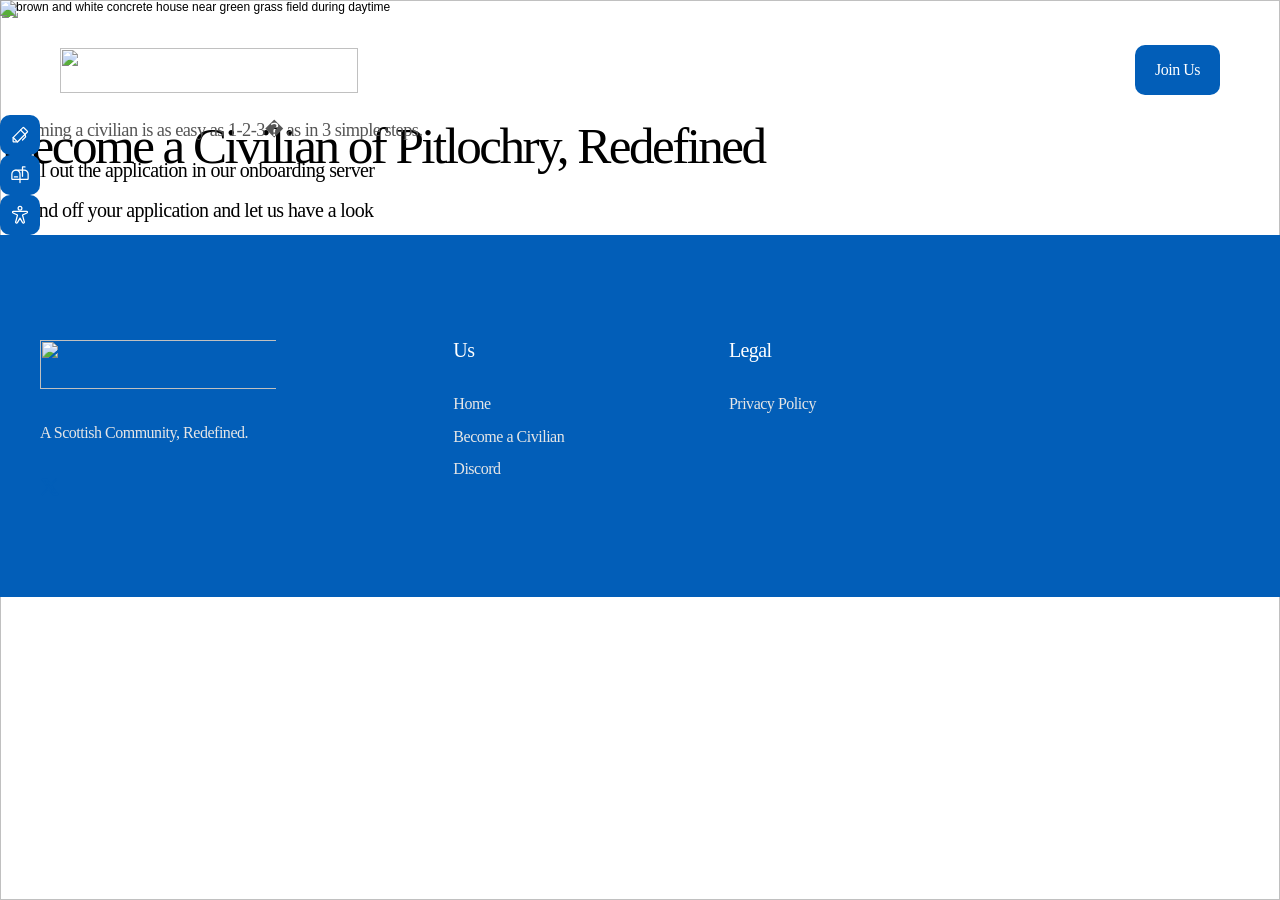
==== commit 2d9c6ce2: "V2" ====
--- a/become-a-civilian/index.html
+++ b/become-a-civilian/index.html
@@ -12,12 +12,9 @@
     <meta name="generator" content="Framer f36d8c8">
     <title>P.R. | Become a Civilian</title>
     <meta name="description" content="Pitlochry, Redefined is a Scottish Roblox roleplay community.">
-    <meta name="framer-search-index" content="https://framerusercontent.com/sites/6HsWzm4cJt0ourCZ8TY88s/searchIndex-HC8uPd4DVHPu.json">
-    <meta name="framer-search-index-fallback" content="https://framerusercontent.com/sites/6HsWzm4cJt0ourCZ8TY88s/searchIndex-4TcPYC6t97ut.json">
-    <meta name="framer-html-plugin" content="disable">
-    <link href="https://framerusercontent.com/images/XYk1rlV9fvzTDFTiQio9LXA8.png" rel="icon" media="(prefers-color-scheme: light)">
-    <link href="https://framerusercontent.com/images/PYBCpuTBmB7kPug5AxsaWHs4.png" rel="icon" media="(prefers-color-scheme: dark)">
-    <link rel="apple-touch-icon" href="https://framerusercontent.com/images/etuwbYIV7RaptzxkaW7KyOnoj3I.png">
+    <link href="../assets/images/XYk1rlV9fvzTDFTiQio9LXA8.png" rel="icon" media="(prefers-color-scheme: light)">
+    <link href="../assets/images/PYBCpuTBmB7kPug5AxsaWHs4.png" rel="icon" media="(prefers-color-scheme: dark)">
+    <link rel="apple-touch-icon" href="../assets/images/etuwbYIV7RaptzxkaW7KyOnoj3I.png">
 
     <meta property="og:type" content="website">
     <meta property="og:title" content="Pitlochry, Redefined.">
@@ -33,7 +30,7 @@
             font-family: 'Alex Brush';
             font-style: normal;
             font-weight: 400;
-            src: url(https://fonts.gstatic.com/s/alexbrush/v23/SZc83FzrJKuqFbwMKk6EhUrz7QtO.woff2) format('woff2');
+            src: url("../assets/fonts/6124cd_SZc83FzrJKuqFbwMKk6EhUrz7QtO.woff2") format('woff2');
             unicode-range: U+0102-0103, U+0110-0111, U+0128-0129, U+0168-0169, U+01A0-01A1, U+01AF-01B0, U+0300-0301, U+0303-0304, U+0308-0309, U+0323, U+0329, U+1EA0-1EF9, U+20AB;
         }
         /* latin-ext */
@@ -41,7 +38,7 @@
             font-family: 'Alex Brush';
             font-style: normal;
             font-weight: 400;
-            src: url(https://fonts.gstatic.com/s/alexbrush/v23/SZc83FzrJKuqFbwMKk6EhUvz7QtO.woff2) format('woff2');
+            src: url("../assets/fonts/a48454_SZc83FzrJKuqFbwMKk6EhUvz7QtO.woff2") format('woff2');
             unicode-range: U+0100-02BA, U+02BD-02C5, U+02C7-02CC, U+02CE-02D7, U+02DD-02FF, U+0304, U+0308, U+0329, U+1D00-1DBF, U+1E00-1E9F, U+1EF2-1EFF, U+2020, U+20A0-20AB, U+20AD-20C0, U+2113, U+2C60-2C7F, U+A720-A7FF;
         }
         /* latin */
@@ -49,13 +46,13 @@
             font-family: 'Alex Brush';
             font-style: normal;
             font-weight: 400;
-            src: url(https://fonts.gstatic.com/s/alexbrush/v23/SZc83FzrJKuqFbwMKk6EhUXz7Q.woff2) format('woff2');
+            src: url("../assets/fonts/748235_SZc83FzrJKuqFbwMKk6EhUXz7Q.woff2") format('woff2');
             unicode-range: U+0000-00FF, U+0131, U+0152-0153, U+02BB-02BC, U+02C6, U+02DA, U+02DC, U+0304, U+0308, U+0329, U+2000-206F, U+20AC, U+2122, U+2191, U+2193, U+2212, U+2215, U+FEFF, U+FFFD;
         }
 
         @font-face {
             font-family: "Inter";
-            src: url("https://framerusercontent.com/assets/5vvr9Vy74if2I6bQbJvbw7SY1pQ.woff2");
+            src: url("../assets/fonts/5f8cf0_5vvr9Vy74if2I6bQbJvbw7SY1pQ.woff2");
             font-display: swap;
             font-style: normal;
             font-weight: 400;
@@ -64,7 +61,7 @@
 
         @font-face {
             font-family: "Inter";
-            src: url("https://framerusercontent.com/assets/EOr0mi4hNtlgWNn9if640EZzXCo.woff2");
+            src: url("../assets/fonts/edff10_EOr0mi4hNtlgWNn9if640EZzXCo.woff2");
             font-display: swap;
             font-style: normal;
             font-weight: 400;
@@ -73,7 +70,7 @@
 
         @font-face {
             font-family: "Inter";
-            src: url("https://framerusercontent.com/assets/Y9k9QrlZAqio88Klkmbd8VoMQc.woff2");
+            src: url("../assets/fonts/b99090_Y9k9QrlZAqio88Klkmbd8VoMQc.woff2");
             font-display: swap;
             font-style: normal;
             font-weight: 400;
@@ -82,7 +79,7 @@
 
         @font-face {
             font-family: "Inter";
-            src: url("https://framerusercontent.com/assets/OYrD2tBIBPvoJXiIHnLoOXnY9M.woff2");
+            src: url("../assets/fonts/a49dce_OYrD2tBIBPvoJXiIHnLoOXnY9M.woff2");
             font-display: swap;
             font-style: normal;
             font-weight: 400;
@@ -91,7 +88,7 @@
 
         @font-face {
             font-family: "Inter";
-            src: url("https://framerusercontent.com/assets/JeYwfuaPfZHQhEG8U5gtPDZ7WQ.woff2");
+            src: url("../assets/fonts/a42854_JeYwfuaPfZHQhEG8U5gtPDZ7WQ.woff2");
             font-display: swap;
             font-style: normal;
             font-weight: 400;
@@ -100,7 +97,7 @@
 
         @font-face {
             font-family: "Inter";
-            src: url("https://framerusercontent.com/assets/GrgcKwrN6d3Uz8EwcLHZxwEfC4.woff2");
+            src: url("../assets/fonts/4eab01_GrgcKwrN6d3Uz8EwcLHZxwEfC4.woff2");
             font-display: swap;
             font-style: normal;
             font-weight: 400;
@@ -109,7 +106,7 @@
 
         @font-face {
             font-family: "Inter";
-            src: url("https://framerusercontent.com/assets/b6Y37FthZeALduNqHicBT6FutY.woff2");
+            src: url("../assets/fonts/9265fc_b6Y37FthZeALduNqHicBT6FutY.woff2");
             font-display: swap;
             font-style: normal;
             font-weight: 400;
@@ -118,7 +115,7 @@
 
         @font-face {
             font-family: "Lora";
-            src: url("https://framerusercontent.com/third-party-assets/fontshare/wf/UZVLDSVSCU6EHBA34MAMH3Z2RHDHB3QE/2GS24NKY26JCCD3ZHG5B4BSZKB4M5UH3/FKKAYEWGEGLZTIS3AJ3RN5KHPKRTYLGL.woff2");
+            src: url("../assets/fonts/9aabfa_FKKAYEWGEGLZTIS3AJ3RN5KHPKRTYLGL.woff2");
             font-display: swap;
             font-style: normal;
             font-weight: 500
@@ -126,7 +123,7 @@
 
         @font-face {
             font-family: "Lora";
-            src: url("https://framerusercontent.com/third-party-assets/fontshare/wf/XKPJY3ZSUVQFS2W4WC5RDSDQZMJCKM2K/LN3QKDXOGSZ4KFDCY6RFVWPIXHDZPZVG/MDERQV6X2U5ARGQRZSXHPLMPXHJIHIQI.woff2");
+            src: url("../assets/fonts/e853dc_MDERQV6X2U5ARGQRZSXHPLMPXHJIHIQI.woff2");
             font-display: swap;
             font-style: normal;
             font-weight: 700
@@ -134,7 +131,7 @@
 
         @font-face {
             font-family: "Lora";
-            src: url("https://framerusercontent.com/third-party-assets/fontshare/wf/MR5BT2YPOEXTQ4MEELWWJJ7NTKX2G5PM/KTOVFALLVL2MWILR5BZG42LMYPMDBWMV/EXS4XC5TKOJSULVQYC7H3KETY6RINWLE.woff2");
+            src: url("../assets/fonts/0abf29_EXS4XC5TKOJSULVQYC7H3KETY6RINWLE.woff2");
             font-display: swap;
             font-style: italic;
             font-weight: 700
@@ -142,7 +139,7 @@
 
         @font-face {
             font-family: "Lora";
-            src: url("https://framerusercontent.com/third-party-assets/fontshare/wf/KLOD6VKCOK74SPLRCH3FTIRNKDK5X55V/FD7N5U2P6254FPQEXIDJ4NHL3GRV4LQV/EW63T7YXBPCICKVXWTFFEJZQTQXMHWBE.woff2");
+            src: url("../assets/fonts/9cda7b_EW63T7YXBPCICKVXWTFFEJZQTQXMHWBE.woff2");
             font-display: swap;
             font-style: italic;
             font-weight: 500
@@ -150,7 +147,7 @@
 
         @font-face {
             font-family: "Lora";
-            src: url("https://framerusercontent.com/third-party-assets/fontshare/wf/YQA3KKRVULCXJDCXSAONFQCA74AMMQFS/RGNGUOW44MB34GT7X2FQPGZNLW2Z3P3F/ZAXBVAFTWGWMVEZN7M2EPCUJJ4KGZZCI.woff2");
+            src: url("../assets/fonts/8bc48c_ZAXBVAFTWGWMVEZN7M2EPCUJJ4KGZZCI.woff2");
             font-display: swap;
             font-style: normal;
             font-weight: 400
@@ -158,7 +155,7 @@
 
         @font-face {
             font-family: "Lora";
-            src: url("https://framerusercontent.com/third-party-assets/fontshare/wf/TKLVZDTQCUHIWAN3QIZGCNX4HOOUXHFA/JM2JUOZH27EVDC6FKNUOYGZ3IADBKMM3/DJA2WADOVWLNFBBL4PE4KM6NGVIOXNBS.woff2");
+            src: url("../assets/fonts/ef5c21_DJA2WADOVWLNFBBL4PE4KM6NGVIOXNBS.woff2");
             font-display: swap;
             font-style: italic;
             font-weight: 400
@@ -166,7 +163,7 @@
 
         @font-face {
             font-family: "Lora";
-            src: url("https://framerusercontent.com/third-party-assets/fontshare/wf/LEPTJ56CXEIFZS2BZMKVGQGQR3J75WRT/47CWKKJO46R4EDFFM7QZRCL3WAPMSJU2/36HN3YOOACEGVWTJT3K4CDUJYXSWVW5S.woff2");
+            src: url("../assets/fonts/f759eb_36HN3YOOACEGVWTJT3K4CDUJYXSWVW5S.woff2");
             font-display: swap;
             font-style: normal;
             font-weight: 600
@@ -190,7 +187,6 @@
             size-adjust: 114.93%
         }
     </style>
-    <link href="https://fonts.gstatic.com" rel="preconnect" crossorigin="">
     <meta name="robots" content="max-image-preview:large">
     <style data-framer-css-ssr-minified="" data-framer-components="framer-lib-cursors-host framer-7oiHW PropertyOverrides framer-kpXpP framer-lib-combinedCSSRules framer-3nnRD framer-JdKrz framer-arc-text framer-gS9zB framer-8tIMB framer-FVoPi framer-6oirK framer-6FBmW framer-y9X6u framer-p4HsM framer-HShXw framer-6SQ6k framer-Kty8x framer-J9eHh framer-nCqPx">
         html, body, #main {
@@ -3995,9 +3991,14 @@
         }
     </style>
     <style type="text/css" data-framer-css="true"></style>
+<style id="static-site-overrides">
+/* All scroll-triggered appear effects have been resolved to their final state.
+   This ensures content is always visible without the Framer animation runtime. */
+[style*="will-change"] { will-change: auto !important; }
+</style>
 </head>
 <body>
-    <script async="" src="https://events.framer.com/script?v=2" data-fid="d445910559c231d8e69ba9091264ffe3972a012a427385bbb9abd0d3af4f2acd" data-no-nt=""></script>
+    </script>
 
 
 
@@ -4008,12 +4009,12 @@
                 background: var(--token-75802f95-5097-44bd-bf15-824b741c43bf, rgb(255, 255, 255));
             }
         </style><div class="framer-6tKna framer-9a8y24" data-layout-template="true" style="min-height: 100vh; width: auto;">
-            <div class="framer-7rp2zp-container"><header class="framer-kpXpP framer-PgdGr framer-yv3Cw framer-rL6FT framer-1hfibzc framer-v-1hfibzc" data-framer-name="Desktop" style="width: 100%; opacity: 1;"><div class="framer-10f7qba" data-border="true" data-framer-name="Container" style="--border-bottom-width: 1px; --border-color: rgba(255, 255, 255, 0.1); --border-left-width: 1px; --border-right-width: 1px; --border-style: solid; --border-top-width: 1px; will-change: transform; border-radius: 15px; opacity: 1; transform: none;"><div class="framer-1b88hcm" data-framer-name="Background" style="backdrop-filter: blur(10px); background-color: rgba(255, 255, 255, 0.15); border-radius: 15px; opacity: 1;"></div><div class="framer-cn1ar4" style="opacity: 1;"><div class="framer-8t830s" data-framer-name="Logo" style="opacity: 1;"><a as="a" class="framer-wg198g framer-1rv4dcs" data-framer-name="gardener_logo" href="./" style="opacity: 1;"><div style="position: absolute; border-radius: inherit; inset: 0px;" data-framer-background-image-wrapper="true"><img decoding="auto" width="1500" height="504" sizes="298px" srcset="https://framerusercontent.com/images/vhZIGYQIo3H8XacTa4x7ra0Ga8.png?scale-down-to=512&amp;lossless=1&amp;width=1500&amp;height=504 512w,https://framerusercontent.com/images/vhZIGYQIo3H8XacTa4x7ra0Ga8.png?scale-down-to=1024&amp;lossless=1&amp;width=1500&amp;height=504 1024w,https://framerusercontent.com/images/vhZIGYQIo3H8XacTa4x7ra0Ga8.png?lossless=1&amp;width=1500&amp;height=504 1500w" src="https://framerusercontent.com/images/vhZIGYQIo3H8XacTa4x7ra0Ga8.png?lossless=1&amp;width=1500&amp;height=504" alt="" style="display: block; width: 100%; height: 100%; border-radius: inherit; object-position: left center; object-fit: contain;"></div></a></div><div class="framer-1xbqksj" data-framer-appear-id="1xbqksj" data-framer-name="Menu" style="background-color: rgba(0, 0, 0, 0); border-radius: 0px; box-shadow: none; opacity: 1; transform: none;"><nav class="framer-7clggo" data-framer-name="Links" style="opacity: 1;"><div class="framer-1g7v9po" data-framer-component-type="RichTextContainer" style="transform: none; opacity: 1;"><p class="framer-text framer-styles-preset-m6b2t1" data-styles-preset="I3Z8Zw2JJ" dir="auto"><a class="framer-text framer-styles-preset-v40hwg" data-styles-preset="vFgaD3Kih" href="./contact">Contact Us</a></p></div><div class="framer-j6wt3c" data-framer-component-type="RichTextContainer" style="transform: none; opacity: 1;"><p class="framer-text framer-styles-preset-m6b2t1" data-styles-preset="I3Z8Zw2JJ" dir="auto"><a class="framer-text framer-styles-preset-v40hwg" data-styles-preset="vFgaD3Kih" href="./privacy">Privacy Policy</a></p></div><div class="framer-ytpf5b" data-framer-component-type="RichTextContainer" style="transform: none; opacity: 1;"><p class="framer-text framer-styles-preset-m6b2t1" data-styles-preset="I3Z8Zw2JJ" dir="auto"><a class="framer-text framer-styles-preset-v40hwg" data-styles-preset="vFgaD3Kih" href="https://discord.gg/PZc5ms5kN5" target="_blank" rel="noopener">Discord Server</a></p></div></nav><div class="framer-17ob0no-container" style="opacity: 1;"><a class="framer-3nnRD framer-wcvgP framer-6dopuv framer-v-6dopuv framer-1c2iu6e" data-framer-name="Accent" data-highlight="true" href="./become-a-civilian" data-framer-page-link-current="true" tabindex="0" style="--border-bottom-width: 0px; --border-color: rgba(0, 0, 0, 0); --border-left-width: 0px; --border-right-width: 0px; --border-style: solid; --border-top-width: 0px; background-color: rgb(2, 94, 184); border-radius: 10px; opacity: 1;"><div class="framer-19uhq19" data-framer-component-type="RichTextContainer" style="--extracted-r6o4lv: var(--token-c2105c81-6a43-4d77-a01f-e6f24156bb0c, rgb(255, 255, 255)); --framer-link-text-color: rgb(0, 153, 255); --framer-link-text-decoration: underline; transform: none; opacity: 1;"><p class="framer-text framer-styles-preset-1o2q9re" data-styles-preset="jYBPgBQwM" style="--framer-text-color: var(--extracted-r6o4lv, var(--token-c2105c81-6a43-4d77-a01f-e6f24156bb0c, rgb(255, 255, 255)));">Join Us</p></div></a></div></div></div></div></header></div>
+            <div class="framer-7rp2zp-container"><header class="framer-kpXpP framer-PgdGr framer-yv3Cw framer-rL6FT framer-1hfibzc framer-v-1hfibzc" data-framer-name="Desktop" style="width: 100%; opacity: 1;"><div class="framer-10f7qba" data-border="true" data-framer-name="Container" style="--border-bottom-width: 1px; --border-color: rgba(255, 255, 255, 0.1); --border-left-width: 1px; --border-right-width: 1px; --border-style: solid; --border-top-width: 1px; will-change: transform; border-radius: 15px; opacity: 1; transform: none;"><div class="framer-1b88hcm" data-framer-name="Background" style="backdrop-filter: blur(10px); background-color: rgba(255, 255, 255, 0.15); border-radius: 15px; opacity: 1;"></div><div class="framer-cn1ar4" style="opacity: 1;"><div class="framer-8t830s" data-framer-name="Logo" style="opacity: 1;"><a as="a" class="framer-wg198g framer-1rv4dcs" data-framer-name="gardener_logo" href="./" style="opacity: 1;"><div style="position: absolute; border-radius: inherit; inset: 0px;" data-framer-background-image-wrapper="true"><img decoding="auto" width="1500" height="504" sizes="298px" src="../assets/images/vhZIGYQIo3H8XacTa4x7ra0Ga8.png" alt="" style="display: block; width: 100%; height: 100%; border-radius: inherit; object-position: left center; object-fit: contain;"></div></a></div><div class="framer-1xbqksj" data-framer-appear-id="1xbqksj" data-framer-name="Menu" style="background-color: rgba(0, 0, 0, 0); border-radius: 0px; box-shadow: none; opacity: 1; transform: none;"><nav class="framer-7clggo" data-framer-name="Links" style="opacity: 1;"><div class="framer-1g7v9po" data-framer-component-type="RichTextContainer" style="transform: none; opacity: 1;"><p class="framer-text framer-styles-preset-m6b2t1" data-styles-preset="I3Z8Zw2JJ" dir="auto"><a class="framer-text framer-styles-preset-v40hwg" data-styles-preset="vFgaD3Kih" href="./contact">Contact Us</a></p></div><div class="framer-j6wt3c" data-framer-component-type="RichTextContainer" style="transform: none; opacity: 1;"><p class="framer-text framer-styles-preset-m6b2t1" data-styles-preset="I3Z8Zw2JJ" dir="auto"><a class="framer-text framer-styles-preset-v40hwg" data-styles-preset="vFgaD3Kih" href="./privacy">Privacy Policy</a></p></div><div class="framer-ytpf5b" data-framer-component-type="RichTextContainer" style="transform: none; opacity: 1;"><p class="framer-text framer-styles-preset-m6b2t1" data-styles-preset="I3Z8Zw2JJ" dir="auto"><a class="framer-text framer-styles-preset-v40hwg" data-styles-preset="vFgaD3Kih" href="https://discord.gg/PZc5ms5kN5" target="_blank" rel="noopener">Discord Server</a></p></div></nav><div class="framer-17ob0no-container" style="opacity: 1;"><a class="framer-3nnRD framer-wcvgP framer-6dopuv framer-v-6dopuv framer-1c2iu6e" data-framer-name="Accent" data-highlight="true" href="./become-a-civilian" data-framer-page-link-current="true" tabindex="0" style="--border-bottom-width: 0px; --border-color: rgba(0, 0, 0, 0); --border-left-width: 0px; --border-right-width: 0px; --border-style: solid; --border-top-width: 0px; background-color: rgb(2, 94, 184); border-radius: 10px; opacity: 1;"><div class="framer-19uhq19" data-framer-component-type="RichTextContainer" style="--extracted-r6o4lv: var(--token-c2105c81-6a43-4d77-a01f-e6f24156bb0c, rgb(255, 255, 255)); --framer-link-text-color: rgb(0, 153, 255); --framer-link-text-decoration: underline; transform: none; opacity: 1;"><p class="framer-text framer-styles-preset-1o2q9re" data-styles-preset="jYBPgBQwM" style="--framer-text-color: var(--extracted-r6o4lv, var(--token-c2105c81-6a43-4d77-a01f-e6f24156bb0c, rgb(255, 255, 255)));">Join Us</p></div></a></div></div></div></div></header></div>
             <style data-framer-html-style="">
                 html body {
                     background: rgb(255, 255, 255);
                 }
-            </style><div data-framer-root="" class="framer-liYGi framer-YUje8 framer-qd8CB framer-1KHh9 framer-TZUGt framer-mp6mr" style="min-height: 100vh; width: auto; display: contents;"><div class="framer-1hyr1j0-container"><section as="section" class="framer-dBWIS framer-KJqge framer-qd8CB framer-4xajln framer-v-4xajln" data-framer-name="Desktop" style="width: 100%; opacity: 1;"><div style="position: absolute; border-radius: inherit; inset: 0px;" data-framer-background-image-wrapper="true"><img decoding="auto" width="4303" height="6454" sizes="100vw" srcset="https://framerusercontent.com/images/xSjipJGk5Z9ogggxoCR9kLiA.jpg?scale-down-to=1024&amp;width=4303&amp;height=6454 682w,https://framerusercontent.com/images/xSjipJGk5Z9ogggxoCR9kLiA.jpg?scale-down-to=2048&amp;width=4303&amp;height=6454 1365w,https://framerusercontent.com/images/xSjipJGk5Z9ogggxoCR9kLiA.jpg?scale-down-to=4096&amp;width=4303&amp;height=6454 2730w,https://framerusercontent.com/images/xSjipJGk5Z9ogggxoCR9kLiA.jpg?width=4303&amp;height=6454 4303w" src="https://framerusercontent.com/images/xSjipJGk5Z9ogggxoCR9kLiA.jpg?width=4303&amp;height=6454" alt="" style="display: block; width: 100%; height: 100%; border-radius: inherit; object-position: center center; object-fit: cover;"></div><div class="framer-r4vp0z" data-framer-name="Background" style="filter: brightness(0.4); opacity: 1;"><div style="position: absolute; border-radius: inherit; inset: 0px;" data-framer-background-image-wrapper="true"><img decoding="auto" width="2314" height="1039" sizes="100vw" srcset="https://framerusercontent.com/images/D32Bx9YMb4vY95xmHhaEgoEKqI.png?scale-down-to=512&amp;width=2314&amp;height=1039 512w,https://framerusercontent.com/images/D32Bx9YMb4vY95xmHhaEgoEKqI.png?scale-down-to=1024&amp;width=2314&amp;height=1039 1024w,https://framerusercontent.com/images/D32Bx9YMb4vY95xmHhaEgoEKqI.png?scale-down-to=2048&amp;width=2314&amp;height=1039 2048w,https://framerusercontent.com/images/D32Bx9YMb4vY95xmHhaEgoEKqI.png?width=2314&amp;height=1039 2314w" src="https://framerusercontent.com/images/D32Bx9YMb4vY95xmHhaEgoEKqI.png?width=2314&amp;height=1039" alt="Fire station" style="display: block; width: 100%; height: 100%; border-radius: inherit; object-position: center center; object-fit: cover;"></div></div><div class="framer-1dd6vtn" data-framer-name="Container" style="opacity: 1;"><div class="framer-15c1plq" data-framer-name="Title" data-framer-component-type="RichTextContainer" style="--extracted-gdpscs: var(--token-c2105c81-6a43-4d77-a01f-e6f24156bb0c, rgb(255, 255, 255)); --framer-link-text-color: rgb(0, 153, 255); --framer-link-text-decoration: underline; will-change: transform; opacity: 1; transform: none;"><h1 class="framer-text framer-styles-preset-1bxnilu" data-styles-preset="ElD9ksXeR" style="--framer-text-alignment: center; --framer-text-color: var(--extracted-gdpscs, var(--token-c2105c81-6a43-4d77-a01f-e6f24156bb0c, rgb(255, 255, 255)));">Become a Civilian</h1></div></div></section></div><section class="framer-7l2dfz" data-framer-name="Introduction"><div class="framer-toxwyx" data-framer-name="Container"><div class="framer-11452c8"><div class="framer-x5gptt" data-framer-name="Texts"><div class="framer-cz63br" data-framer-component-type="RichTextContainer" style="will-change: transform; opacity: 1; transform: none;"><h2 class="framer-text framer-styles-preset-1vxet90" data-styles-preset="NdyS4328K" dir="auto">Become a Civilian of Pitlochry, Redefined</h2></div><div class="framer-pc4l1a" data-framer-component-type="RichTextContainer" style="will-change: transform; opacity: 1; transform: none;"><p class="framer-text framer-styles-preset-vwcavw" data-styles-preset="m_u37_t7J" dir="auto">Becoming a civilian is as easy as 1-2-3� as in 3 simple steps.</p></div><div class="framer-170lbyi" data-framer-name="Spacer"></div><div class="framer-1e6v3hu" data-framer-name="Key Points"><div class="framer-1ilyakp" data-framer-name="Key Point" style="will-change: transform; opacity: 1; transform: none;"><div class="framer-kxdk3w-container"><div class="framer-8tIMB framer-4ipnxl framer-v-4ipnxl" data-framer-name="Desktop" style="background-color: rgb(2, 94, 184); border-radius: 10px; opacity: 1;"><svg class="framer-1TiPO framer-19ye5w7" role="presentation" viewBox="0 0 24 24" style="--1m6trwb: 0; --21h8s6: var(--token-c2105c81-6a43-4d77-a01f-e6f24156bb0c, rgb(255, 255, 255)); --pgex8v: 1.5; opacity: 1;"><use href="#79023915"></use></svg></div></div><div class="framer-86numz" data-framer-component-type="RichTextContainer" style="transform: none;"><ol class="framer-text framer-styles-preset-qcknk4" data-styles-preset="UC5f6lzl2" dir="auto"><li data-preset-tag="h5" class="framer-text"><h5 class="framer-text">Fill out the application in our onboarding server</h5></li></ol></div></div><div class="framer-rnkrzx" data-framer-name="Key Point" style="will-change: transform; opacity: 1; transform: none;"><div class="framer-1tdgak-container"><div class="framer-8tIMB framer-4ipnxl framer-v-4ipnxl" data-framer-name="Desktop" style="background-color: rgb(2, 94, 184); border-radius: 10px; opacity: 1;"><svg class="framer-6A5g9 framer-19ye5w7" role="presentation" viewBox="0 0 24 24" style="--1m6trwb: 0; --21h8s6: var(--token-c2105c81-6a43-4d77-a01f-e6f24156bb0c, rgb(255, 255, 255)); --pgex8v: 1.5; opacity: 1;"><use href="#698867343"></use></svg></div></div><div class="framer-117rnrj" data-framer-component-type="RichTextContainer" style="transform: none;"><ol class="framer-text framer-styles-preset-qcknk4" data-styles-preset="UC5f6lzl2" dir="auto" start="2"><li data-preset-tag="h5" class="framer-text"><h5 class="framer-text">Send off your application and let us have a look</h5></li></ol></div></div><div class="framer-agluia" data-framer-name="Key Point" style="will-change: transform; opacity: 0; transform: translateY(50px);"><div class="framer-r58du8-container"><div class="framer-8tIMB framer-4ipnxl framer-v-4ipnxl" data-framer-name="Desktop" style="background-color: rgb(2, 94, 184); border-radius: 10px; opacity: 1;"><svg class="framer-6FBmW framer-19ye5w7" role="presentation" viewBox="0 0 24 24" style="--1m6trwb: 0; --21h8s6: var(--token-c2105c81-6a43-4d77-a01f-e6f24156bb0c, rgb(255, 255, 255)); --pgex8v: 1.5; opacity: 1;"><use href="#2684800163"></use></svg></div></div><div class="framer-1mpdh56" data-framer-component-type="RichTextContainer" style="transform: none;"><ol class="framer-text framer-styles-preset-qcknk4" data-styles-preset="UC5f6lzl2" dir="auto" start="3"><li data-preset-tag="h5" class="framer-text"><h5 class="framer-text">Once approved, you are now a civilian!</h5></li></ol></div></div></div></div><div class="framer-1u9dk0x hidden-vd6dlv" data-framer-name="Image"><div class="framer-rzqjmu" data-framer-name="Container" style="will-change: transform; opacity: 1; transform: none;"><div style="position: absolute; border-radius: inherit; inset: 0px;" data-framer-background-image-wrapper="true"><img decoding="auto" width="2560" height="1080" sizes="max((min(100vw - 60px, 1200px) - 75px) / 2, 1px)" srcset="https://framerusercontent.com/images/JBRs4N1K5Z0zPjMIj72F0gr8xl8.png?scale-down-to=512&amp;width=2560&amp;height=1080 512w,https://framerusercontent.com/images/JBRs4N1K5Z0zPjMIj72F0gr8xl8.png?scale-down-to=1024&amp;width=2560&amp;height=1080 1024w,https://framerusercontent.com/images/JBRs4N1K5Z0zPjMIj72F0gr8xl8.png?scale-down-to=2048&amp;width=2560&amp;height=1080 2048w,https://framerusercontent.com/images/JBRs4N1K5Z0zPjMIj72F0gr8xl8.png?width=2560&amp;height=1080 2560w" src="https://framerusercontent.com/images/JBRs4N1K5Z0zPjMIj72F0gr8xl8.png?width=2560&amp;height=1080" alt="brown and white concrete house near green grass field during daytime" style="display: block; width: 100%; height: 100%; border-radius: inherit; object-position: right center; object-fit: cover;"></div></div></div></div></div></section><div class="framer-awvj1v" data-framer-name="Hero"><div class="framer-i711r5"><div class="framer-1u4vu5z" data-framer-component-type="RichTextContainer" style="transform: none;"><h1 dir="auto" style="--font-selector: RlM7TG9yYS1zZW1pYm9sZA==; --framer-font-family: &quot;Lora&quot;, &quot;Lora Placeholder&quot;, serif; --framer-font-open-type-features: 'cv01' on, 'cv09' on, 'cv11' on, 'cv05' on, 'ss03' on; --framer-font-size: 40px; --framer-font-weight: 600; --framer-letter-spacing: -0.04em; --framer-line-height: 1em; --framer-text-alignment: center;" class="framer-text"><a class="framer-text framer-styles-preset-gpfesi" data-styles-preset="A4fPHAfJD" href="https://discord.gg/PZc5ms5kN5" target="_blank" rel="noopener">Join the Discord</a></h1></div></div></div></div><div id="overlay"></div><div class="framer-vkf2ou"></div><div class="framer-1d8p3as-container"><footer class="framer-J9eHh framer-rL6FT framer-Oeksk framer-1KHh9 framer-7dLMK framer-u9lhtr framer-v-u9lhtr" data-framer-name="Desktop" style="background-color: rgb(2, 94, 184); width: 100%; opacity: 1;"><div class="framer-106f9dm" data-framer-name="Container" style="opacity: 1;"><div class="framer-t7g0g" style="will-change: transform; opacity: 0; transform: none;"><div class="framer-c82oh6" data-framer-name="Company Info" style="opacity: 1;"><a as="a" class="framer-l4gmf1 framer-1n4n7gw" data-framer-name="gardener_logo_dark" href="./" style="opacity: 1;"><div style="position: absolute; border-radius: inherit; inset: 0px;" data-framer-background-image-wrapper="true"><img decoding="auto" width="1500" height="504" sizes="323px" srcset="https://framerusercontent.com/images/vhZIGYQIo3H8XacTa4x7ra0Ga8.png?scale-down-to=512&amp;width=1500&amp;height=504 512w,https://framerusercontent.com/images/vhZIGYQIo3H8XacTa4x7ra0Ga8.png?scale-down-to=1024&amp;width=1500&amp;height=504 1024w,https://framerusercontent.com/images/vhZIGYQIo3H8XacTa4x7ra0Ga8.png?width=1500&amp;height=504 1500w" src="https://framerusercontent.com/images/vhZIGYQIo3H8XacTa4x7ra0Ga8.png?width=1500&amp;height=504" alt="" style="display: block; width: 100%; height: 100%; border-radius: inherit; object-position: left center; object-fit: contain;"></div></a><div class="framer-1glj5vc" data-framer-component-type="RichTextContainer" style="--extracted-r6o4lv: rgb(230, 230, 230); --framer-link-text-color: rgb(0, 153, 255); --framer-link-text-decoration: underline; transform: none; opacity: 1;"><p class="framer-text framer-styles-preset-z8wyrj" data-styles-preset="KrcTPWgpz" dir="auto" style="--framer-text-color: var(--extracted-r6o4lv, rgb(230, 230, 230));">A Scottish Community, Redefined.</p></div><div class="framer-18bfett" data-framer-name="Social Icons" style="opacity: 1;"><a class="framer-1d64puu framer-1n4n7gw" data-framer-name="Twitter" href="https://x.com/rblxpitlochry" target="_blank" rel="noopener" style="border-radius: 5px; opacity: 1;"><svg class="framer-nCqPx framer-1iiap77" role="presentation" viewBox="0 0 24 24" style="--1ww558a: 2; --4rxgx6: rgb(2, 94, 184); opacity: 1;"><use href="#1554250168"></use></svg></a></div></div><div class="framer-fjwyem" data-framer-name="Spacer" style="opacity: 1;"></div><div class="framer-fx1hxy" data-framer-name="Menu" style="opacity: 1;"><div class="framer-c7rg21" data-framer-component-type="RichTextContainer" style="--extracted-1lwpl3i: rgb(255, 255, 255); --framer-link-text-color: rgb(0, 153, 255); --framer-link-text-decoration: underline; transform: none; opacity: 1;"><h5 class="framer-text framer-styles-preset-qcknk4" data-styles-preset="UC5f6lzl2" dir="auto" style="--framer-text-color: var(--extracted-1lwpl3i, rgb(255, 255, 255));">Us</h5></div><div class="framer-1lwpn60" data-framer-name="Links" style="opacity: 1;"><div class="framer-emphr2" data-framer-component-type="RichTextContainer" style="--extracted-r6o4lv: rgb(230, 230, 230); transform: none; opacity: 1;"><p class="framer-text framer-styles-preset-z8wyrj" data-styles-preset="KrcTPWgpz" dir="auto" style="--framer-text-color: var(--extracted-r6o4lv, rgb(230, 230, 230));"><a class="framer-text framer-styles-preset-15t9xwa" data-styles-preset="bNXQHkdph" href="./">Home</a></p></div><div class="framer-1u8z7d3" data-framer-component-type="RichTextContainer" style="--extracted-r6o4lv: rgb(230, 230, 230); transform: none; opacity: 1;"><p class="framer-text framer-styles-preset-z8wyrj" data-styles-preset="KrcTPWgpz" dir="auto" style="--framer-text-color: var(--extracted-r6o4lv, rgb(230, 230, 230));"><a class="framer-text framer-styles-preset-15t9xwa" data-styles-preset="bNXQHkdph" href="./become-a-civilian" data-framer-page-link-current="true">Become a Civilian</a></p></div><div class="framer-blvyti" data-framer-component-type="RichTextContainer" style="--extracted-r6o4lv: rgb(230, 230, 230); transform: none; opacity: 1;"><p class="framer-text framer-styles-preset-z8wyrj" data-styles-preset="KrcTPWgpz" dir="auto" style="--framer-text-color: var(--extracted-r6o4lv, rgb(230, 230, 230));"><a class="framer-text framer-styles-preset-15t9xwa" data-styles-preset="bNXQHkdph" href="https://discord.gg/PZc5ms5kN5" rel="noopener">Discord</a></p></div></div></div><div class="framer-cmgs5g" data-framer-name="Menu" style="opacity: 1;"><div class="framer-n1qhgg" data-framer-component-type="RichTextContainer" style="--extracted-1lwpl3i: rgb(255, 255, 255); --framer-link-text-color: rgb(0, 153, 255); --framer-link-text-decoration: underline; transform: none; opacity: 1;"><h5 class="framer-text framer-styles-preset-qcknk4" data-styles-preset="UC5f6lzl2" dir="auto" style="--framer-text-color: var(--extracted-1lwpl3i, rgb(255, 255, 255));">Legal</h5></div><div class="framer-6t2tyk" data-framer-name="Links" style="opacity: 1;"><div class="framer-17dtcw0" data-framer-component-type="RichTextContainer" style="--extracted-r6o4lv: rgb(230, 230, 230); transform: none; opacity: 1;"><p class="framer-text framer-styles-preset-z8wyrj" data-styles-preset="KrcTPWgpz" dir="auto" style="--framer-text-color: var(--extracted-r6o4lv, rgb(230, 230, 230));"><a class="framer-text framer-styles-preset-15t9xwa" data-styles-preset="bNXQHkdph" href="./privacy">Privacy Policy</a></p></div></div></div></div></div></footer></div>
+            </style><div data-framer-root="" class="framer-liYGi framer-YUje8 framer-qd8CB framer-1KHh9 framer-TZUGt framer-mp6mr" style="min-height: 100vh; width: auto; display: contents;"><div class="framer-1hyr1j0-container"><section as="section" class="framer-dBWIS framer-KJqge framer-qd8CB framer-4xajln framer-v-4xajln" data-framer-name="Desktop" style="width: 100%; opacity: 1;"><div style="position: absolute; border-radius: inherit; inset: 0px;" data-framer-background-image-wrapper="true"><img decoding="auto" width="4303" height="6454" sizes="100vw" src="../assets/images/xSjipJGk5Z9ogggxoCR9kLiA.jpg" alt="" style="display: block; width: 100%; height: 100%; border-radius: inherit; object-position: center center; object-fit: cover;"></div><div class="framer-r4vp0z" data-framer-name="Background" style="filter: brightness(0.4); opacity: 1;"><div style="position: absolute; border-radius: inherit; inset: 0px;" data-framer-background-image-wrapper="true"><img decoding="auto" width="2314" height="1039" sizes="100vw" src="../assets/images/D32Bx9YMb4vY95xmHhaEgoEKqI.png" alt="Fire station" style="display: block; width: 100%; height: 100%; border-radius: inherit; object-position: center center; object-fit: cover;"></div></div><div class="framer-1dd6vtn" data-framer-name="Container" style="opacity: 1;"><div class="framer-15c1plq" data-framer-name="Title" data-framer-component-type="RichTextContainer" style="--extracted-gdpscs: var(--token-c2105c81-6a43-4d77-a01f-e6f24156bb0c, rgb(255, 255, 255)); --framer-link-text-color: rgb(0, 153, 255); --framer-link-text-decoration: underline; will-change: transform; opacity: 1; transform: none;"><h1 class="framer-text framer-styles-preset-1bxnilu" data-styles-preset="ElD9ksXeR" style="--framer-text-alignment: center; --framer-text-color: var(--extracted-gdpscs, var(--token-c2105c81-6a43-4d77-a01f-e6f24156bb0c, rgb(255, 255, 255)));">Become a Civilian</h1></div></div></section></div><section class="framer-7l2dfz" data-framer-name="Introduction"><div class="framer-toxwyx" data-framer-name="Container"><div class="framer-11452c8"><div class="framer-x5gptt" data-framer-name="Texts"><div class="framer-cz63br" data-framer-component-type="RichTextContainer" style="will-change: transform; opacity: 1; transform: none;"><h2 class="framer-text framer-styles-preset-1vxet90" data-styles-preset="NdyS4328K" dir="auto">Become a Civilian of Pitlochry, Redefined</h2></div><div class="framer-pc4l1a" data-framer-component-type="RichTextContainer" style="will-change: transform; opacity: 1; transform: none;"><p class="framer-text framer-styles-preset-vwcavw" data-styles-preset="m_u37_t7J" dir="auto">Becoming a civilian is as easy as 1-2-3� as in 3 simple steps.</p></div><div class="framer-170lbyi" data-framer-name="Spacer"></div><div class="framer-1e6v3hu" data-framer-name="Key Points"><div class="framer-1ilyakp" data-framer-name="Key Point" style="will-change: transform; opacity: 1; transform: none;"><div class="framer-kxdk3w-container"><div class="framer-8tIMB framer-4ipnxl framer-v-4ipnxl" data-framer-name="Desktop" style="background-color: rgb(2, 94, 184); border-radius: 10px; opacity: 1;"><svg class="framer-1TiPO framer-19ye5w7" role="presentation" viewBox="0 0 24 24" style="--1m6trwb: 0; --21h8s6: var(--token-c2105c81-6a43-4d77-a01f-e6f24156bb0c, rgb(255, 255, 255)); --pgex8v: 1.5; opacity: 1;"><use href="#79023915"></use></svg></div></div><div class="framer-86numz" data-framer-component-type="RichTextContainer" style="transform: none;"><ol class="framer-text framer-styles-preset-qcknk4" data-styles-preset="UC5f6lzl2" dir="auto"><li data-preset-tag="h5" class="framer-text"><h5 class="framer-text">Fill out the application in our onboarding server</h5></li></ol></div></div><div class="framer-rnkrzx" data-framer-name="Key Point" style="will-change: transform; opacity: 1; transform: none;"><div class="framer-1tdgak-container"><div class="framer-8tIMB framer-4ipnxl framer-v-4ipnxl" data-framer-name="Desktop" style="background-color: rgb(2, 94, 184); border-radius: 10px; opacity: 1;"><svg class="framer-6A5g9 framer-19ye5w7" role="presentation" viewBox="0 0 24 24" style="--1m6trwb: 0; --21h8s6: var(--token-c2105c81-6a43-4d77-a01f-e6f24156bb0c, rgb(255, 255, 255)); --pgex8v: 1.5; opacity: 1;"><use href="#698867343"></use></svg></div></div><div class="framer-117rnrj" data-framer-component-type="RichTextContainer" style="transform: none;"><ol class="framer-text framer-styles-preset-qcknk4" data-styles-preset="UC5f6lzl2" dir="auto" start="2"><li data-preset-tag="h5" class="framer-text"><h5 class="framer-text">Send off your application and let us have a look</h5></li></ol></div></div><div class="framer-agluia" data-framer-name="Key Point" style="opacity: 1; transform: none;"><div class="framer-r58du8-container"><div class="framer-8tIMB framer-4ipnxl framer-v-4ipnxl" data-framer-name="Desktop" style="background-color: rgb(2, 94, 184); border-radius: 10px; opacity: 1;"><svg class="framer-6FBmW framer-19ye5w7" role="presentation" viewBox="0 0 24 24" style="--1m6trwb: 0; --21h8s6: var(--token-c2105c81-6a43-4d77-a01f-e6f24156bb0c, rgb(255, 255, 255)); --pgex8v: 1.5; opacity: 1;"><use href="#2684800163"></use></svg></div></div><div class="framer-1mpdh56" data-framer-component-type="RichTextContainer" style="transform: none;"><ol class="framer-text framer-styles-preset-qcknk4" data-styles-preset="UC5f6lzl2" dir="auto" start="3"><li data-preset-tag="h5" class="framer-text"><h5 class="framer-text">Once approved, you are now a civilian!</h5></li></ol></div></div></div></div><div class="framer-1u9dk0x hidden-vd6dlv" data-framer-name="Image"><div class="framer-rzqjmu" data-framer-name="Container" style="will-change: transform; opacity: 1; transform: none;"><div style="position: absolute; border-radius: inherit; inset: 0px;" data-framer-background-image-wrapper="true"><img decoding="auto" width="2560" height="1080" sizes="max((min(100vw - 60px, 1200px) - 75px) / 2, 1px)" src="../assets/images/JBRs4N1K5Z0zPjMIj72F0gr8xl8.png" alt="brown and white concrete house near green grass field during daytime" style="display: block; width: 100%; height: 100%; border-radius: inherit; object-position: right center; object-fit: cover;"></div></div></div></div></div></section><div class="framer-awvj1v" data-framer-name="Hero"><div class="framer-i711r5"><div class="framer-1u4vu5z" data-framer-component-type="RichTextContainer" style="transform: none;"><h1 dir="auto" style="--font-selector: RlM7TG9yYS1zZW1pYm9sZA==; --framer-font-family: &quot;Lora&quot;, &quot;Lora Placeholder&quot;, serif; --framer-font-open-type-features: 'cv01' on, 'cv09' on, 'cv11' on, 'cv05' on, 'ss03' on; --framer-font-size: 40px; --framer-font-weight: 600; --framer-letter-spacing: -0.04em; --framer-line-height: 1em; --framer-text-alignment: center;" class="framer-text"><a class="framer-text framer-styles-preset-gpfesi" data-styles-preset="A4fPHAfJD" href="https://discord.gg/PZc5ms5kN5" target="_blank" rel="noopener">Join the Discord</a></h1></div></div></div></div><div id="overlay"></div><div class="framer-vkf2ou"></div><div class="framer-1d8p3as-container"><footer class="framer-J9eHh framer-rL6FT framer-Oeksk framer-1KHh9 framer-7dLMK framer-u9lhtr framer-v-u9lhtr" data-framer-name="Desktop" style="background-color: rgb(2, 94, 184); width: 100%; opacity: 1;"><div class="framer-106f9dm" data-framer-name="Container" style="opacity: 1;"><div class="framer-t7g0g" style="opacity: 1; transform: none;"><div class="framer-c82oh6" data-framer-name="Company Info" style="opacity: 1;"><a as="a" class="framer-l4gmf1 framer-1n4n7gw" data-framer-name="gardener_logo_dark" href="./" style="opacity: 1;"><div style="position: absolute; border-radius: inherit; inset: 0px;" data-framer-background-image-wrapper="true"><img decoding="auto" width="1500" height="504" sizes="323px" src="../assets/images/vhZIGYQIo3H8XacTa4x7ra0Ga8.png" alt="" style="display: block; width: 100%; height: 100%; border-radius: inherit; object-position: left center; object-fit: contain;"></div></a><div class="framer-1glj5vc" data-framer-component-type="RichTextContainer" style="--extracted-r6o4lv: rgb(230, 230, 230); --framer-link-text-color: rgb(0, 153, 255); --framer-link-text-decoration: underline; transform: none; opacity: 1;"><p class="framer-text framer-styles-preset-z8wyrj" data-styles-preset="KrcTPWgpz" dir="auto" style="--framer-text-color: var(--extracted-r6o4lv, rgb(230, 230, 230));">A Scottish Community, Redefined.</p></div><div class="framer-18bfett" data-framer-name="Social Icons" style="opacity: 1;"><a class="framer-1d64puu framer-1n4n7gw" data-framer-name="Twitter" href="https://x.com/rblxpitlochry" target="_blank" rel="noopener" style="border-radius: 5px; opacity: 1;"><svg class="framer-nCqPx framer-1iiap77" role="presentation" viewBox="0 0 24 24" style="--1ww558a: 2; --4rxgx6: rgb(2, 94, 184); opacity: 1;"><use href="#1554250168"></use></svg></a></div></div><div class="framer-fjwyem" data-framer-name="Spacer" style="opacity: 1;"></div><div class="framer-fx1hxy" data-framer-name="Menu" style="opacity: 1;"><div class="framer-c7rg21" data-framer-component-type="RichTextContainer" style="--extracted-1lwpl3i: rgb(255, 255, 255); --framer-link-text-color: rgb(0, 153, 255); --framer-link-text-decoration: underline; transform: none; opacity: 1;"><h5 class="framer-text framer-styles-preset-qcknk4" data-styles-preset="UC5f6lzl2" dir="auto" style="--framer-text-color: var(--extracted-1lwpl3i, rgb(255, 255, 255));">Us</h5></div><div class="framer-1lwpn60" data-framer-name="Links" style="opacity: 1;"><div class="framer-emphr2" data-framer-component-type="RichTextContainer" style="--extracted-r6o4lv: rgb(230, 230, 230); transform: none; opacity: 1;"><p class="framer-text framer-styles-preset-z8wyrj" data-styles-preset="KrcTPWgpz" dir="auto" style="--framer-text-color: var(--extracted-r6o4lv, rgb(230, 230, 230));"><a class="framer-text framer-styles-preset-15t9xwa" data-styles-preset="bNXQHkdph" href="./">Home</a></p></div><div class="framer-1u8z7d3" data-framer-component-type="RichTextContainer" style="--extracted-r6o4lv: rgb(230, 230, 230); transform: none; opacity: 1;"><p class="framer-text framer-styles-preset-z8wyrj" data-styles-preset="KrcTPWgpz" dir="auto" style="--framer-text-color: var(--extracted-r6o4lv, rgb(230, 230, 230));"><a class="framer-text framer-styles-preset-15t9xwa" data-styles-preset="bNXQHkdph" href="./become-a-civilian" data-framer-page-link-current="true">Become a Civilian</a></p></div><div class="framer-blvyti" data-framer-component-type="RichTextContainer" style="--extracted-r6o4lv: rgb(230, 230, 230); transform: none; opacity: 1;"><p class="framer-text framer-styles-preset-z8wyrj" data-styles-preset="KrcTPWgpz" dir="auto" style="--framer-text-color: var(--extracted-r6o4lv, rgb(230, 230, 230));"><a class="framer-text framer-styles-preset-15t9xwa" data-styles-preset="bNXQHkdph" href="https://discord.gg/PZc5ms5kN5" rel="noopener">Discord</a></p></div></div></div><div class="framer-cmgs5g" data-framer-name="Menu" style="opacity: 1;"><div class="framer-n1qhgg" data-framer-component-type="RichTextContainer" style="--extracted-1lwpl3i: rgb(255, 255, 255); --framer-link-text-color: rgb(0, 153, 255); --framer-link-text-decoration: underline; transform: none; opacity: 1;"><h5 class="framer-text framer-styles-preset-qcknk4" data-styles-preset="UC5f6lzl2" dir="auto" style="--framer-text-color: var(--extracted-1lwpl3i, rgb(255, 255, 255));">Legal</h5></div><div class="framer-6t2tyk" data-framer-name="Links" style="opacity: 1;"><div class="framer-17dtcw0" data-framer-component-type="RichTextContainer" style="--extracted-r6o4lv: rgb(230, 230, 230); transform: none; opacity: 1;"><p class="framer-text framer-styles-preset-z8wyrj" data-styles-preset="KrcTPWgpz" dir="auto" style="--framer-text-color: var(--extracted-r6o4lv, rgb(230, 230, 230));"><a class="framer-text framer-styles-preset-15t9xwa" data-styles-preset="bNXQHkdph" href="./privacy">Privacy Policy</a></p></div></div></div></div></div></footer></div>
         </div><div id="template-overlay"></div>
     </div>
     <script>(() => { function u() { function n(t, e, i) { let r = document.createElement("a"); r.href = t, r.target = i, r.rel = e, document.body.appendChild(r), r.click(), r.remove() } function o(t) { if (this.dataset.hydrated) { this.removeEventListener("click", o); return } t.preventDefault(), t.stopPropagation(); let e = this.getAttribute("href"); if (!e) return; if (/Mac|iPod|iPhone|iPad/u.test(navigator.userAgent) ? t.metaKey : t.ctrlKey) return n(e, "", "_blank"); let r = this.getAttribute("rel") ?? "", c = this.getAttribute("target") ?? ""; n(e, r, c) } function a(t) { if (this.dataset.hydrated) { this.removeEventListener("auxclick", o); return } t.preventDefault(), t.stopPropagation(); let e = this.getAttribute("href"); e && n(e, "", "_blank") } function s(t) { if (this.dataset.hydrated) { this.removeEventListener("keydown", s); return } if (t.key !== "Enter") return; t.preventDefault(), t.stopPropagation(); let e = this.getAttribute("href"); if (!e) return; let i = this.getAttribute("rel") ?? "", r = this.getAttribute("target") ?? ""; n(e, i, r) } document.querySelectorAll("[data-nested-link]").forEach(t => { t instanceof HTMLElement && (t.addEventListener("click", o), t.addEventListener("auxclick", a), t.addEventListener("keydown", s)) }) } return u })()()</script>
@@ -4024,12 +4025,11 @@
 
 
     <script>var animator = (() => { var L = (e, r, t) => t > r ? r : t < e ? e : t; var U = () => { }; function _(e) { let r; return () => (r === void 0 && (r = e()), r) } var Q = e => e; var D = e => e * 1e3, O = e => e / 1e3; var J = e => Array.isArray(e) && typeof e[0] == "number"; var ee = { value: null, addProjectionMetrics: null }; var re = { layout: 0, mainThread: 0, waapi: 0 }; var $ = (e, r, t = 10) => { let o = "", s = Math.max(Math.round(r / t), 2); for (let i = 0; i < s; i++)o += Math.round(e(i / (s - 1)) * 1e4) / 1e4 + ", "; return `linear(${o.substring(0, o.length - 2)})` }; function j(e) { let r = 0, t = 50, o = e.next(r); for (; !o.done && r < 2e4;)r += t, o = e.next(r); return r >= 2e4 ? 1 / 0 : r } function ye(e, r = 100, t) { let o = t({ ...e, keyframes: [0, r] }), s = Math.min(j(o), 2e4); return { type: "keyframes", ease: i => o.next(s * i).value / r, duration: O(s) } } var g = { stiffness: 100, damping: 10, mass: 1, velocity: 0, duration: 800, bounce: .3, visualDuration: .3, restSpeed: { granular: .01, default: 2 }, restDelta: { granular: .005, default: .5 }, minDuration: .01, maxDuration: 10, minDamping: .05, maxDamping: 1 }; function ne(e, r) { return e * Math.sqrt(1 - r * r) } var Be = 12; function Ke(e, r, t) { let o = t; for (let s = 1; s < Be; s++)o = o - e(o) / r(o); return o } var oe = .001; function Ge({ duration: e = g.duration, bounce: r = g.bounce, velocity: t = g.velocity, mass: o = g.mass }) { let s, i; U(e <= D(g.maxDuration), "Spring duration must be 10 seconds or less", "spring-duration-limit"); let n = 1 - r; n = L(g.minDamping, g.maxDamping, n), e = L(g.minDuration, g.maxDuration, O(e)), n < 1 ? (s = m => { let p = m * n, c = p * e, u = p - t, x = ne(m, n), A = Math.exp(-c); return oe - u / x * A }, i = m => { let c = m * n * e, u = c * t + t, x = Math.pow(n, 2) * Math.pow(m, 2) * e, A = Math.exp(-c), d = ne(Math.pow(m, 2), n); return (-s(m) + oe > 0 ? -1 : 1) * ((u - x) * A) / d }) : (s = m => { let p = Math.exp(-m * e), c = (m - t) * e + 1; return -oe + p * c }, i = m => { let p = Math.exp(-m * e), c = (t - m) * (e * e); return p * c }); let f = 5 / e, a = Ke(s, i, f); if (e = D(e), isNaN(a)) return { stiffness: g.stiffness, damping: g.damping, duration: e }; { let m = Math.pow(a, 2) * o; return { stiffness: m, damping: n * 2 * Math.sqrt(o * m), duration: e } } } var Le = ["duration", "bounce"], Re = ["stiffness", "damping", "mass"]; function Ae(e, r) { return r.some(t => e[t] !== void 0) } function ze(e) { let r = { velocity: g.velocity, stiffness: g.stiffness, damping: g.damping, mass: g.mass, isResolvedFromDuration: !1, ...e }; if (!Ae(e, Re) && Ae(e, Le)) if (r.velocity = 0, e.visualDuration) { let t = e.visualDuration, o = 2 * Math.PI / (t * 1.2), s = o * o, i = 2 * L(.05, 1, 1 - (e.bounce || 0)) * Math.sqrt(s); r = { ...r, mass: g.mass, stiffness: s, damping: i } } else { let t = Ge({ ...e, velocity: 0 }); r = { ...r, ...t, mass: g.mass }, r.isResolvedFromDuration = !0 } return r } function E(e = g.visualDuration, r = g.bounce) { let t = typeof e != "object" ? { visualDuration: e, keyframes: [0, 1], bounce: r } : e, { restSpeed: o, restDelta: s } = t, i = t.keyframes[0], n = t.keyframes[t.keyframes.length - 1], f = { done: !1, value: i }, { stiffness: a, damping: m, mass: p, duration: c, velocity: u, isResolvedFromDuration: x } = ze({ ...t, velocity: -O(t.velocity || 0) }), A = u || 0, d = m / (2 * Math.sqrt(a * p)), h = n - i, y = O(Math.sqrt(a / p)), F = Math.abs(h) < 5; o || (o = F ? g.restSpeed.granular : g.restSpeed.default), s || (s = F ? g.restDelta.granular : g.restDelta.default); let w, v, M, G, Y, H; if (d < 1) M = ne(y, d), G = (A + d * y * h) / M, w = l => { let T = Math.exp(-d * y * l); return n - T * (G * Math.sin(M * l) + h * Math.cos(M * l)) }, Y = d * y * G + h * M, H = d * y * h - G * M, v = l => Math.exp(-d * y * l) * (Y * Math.sin(M * l) + H * Math.cos(M * l)); else if (d === 1) { w = T => n - Math.exp(-y * T) * (h + (A + y * h) * T); let l = A + y * h; v = T => Math.exp(-y * T) * (y * l * T - A) } else { let l = y * Math.sqrt(d * d - 1); w = S => { let k = Math.exp(-d * y * S), P = Math.min(l * S, 300); return n - k * ((A + d * y * h) * Math.sinh(P) + l * h * Math.cosh(P)) / l }; let T = (A + d * y * h) / l, V = d * y * T - h * l, N = d * y * h - T * l; v = S => { let k = Math.exp(-d * y * S), P = Math.min(l * S, 300); return k * (V * Math.sinh(P) + N * Math.cosh(P)) } } let Z = { calculatedDuration: x && c || null, velocity: l => D(v(l)), next: l => { if (!x && d < 1) { let V = Math.exp(-d * y * l), N = Math.sin(M * l), S = Math.cos(M * l), k = n - V * (G * N + h * S), P = D(V * (Y * N + H * S)); return f.done = Math.abs(P) <= o && Math.abs(n - k) <= s, f.value = f.done ? n : k, f } let T = w(l); if (x) f.done = l >= c; else { let V = D(v(l)); f.done = Math.abs(V) <= o && Math.abs(n - T) <= s } return f.value = f.done ? n : T, f }, toString: () => { let l = Math.min(j(Z), 2e4), T = $(V => Z.next(l * V).value, l, 30); return l + "ms " + T }, toTransition: () => { } }; return Z } E.applyToOptions = e => { let r = ye(e, 100, E); return e.ease = r.ease, e.duration = D(r.duration), e.type = "keyframes", e }; var he = ["transformPerspective", "x", "y", "z", "translateX", "translateY", "translateZ", "scale", "scaleX", "scaleY", "rotate", "rotateX", "rotateY", "rotateZ", "skew", "skewX", "skewY"], ie = new Set(he); var Te = {}; function Me(e, r) { let t = _(e); return () => Te[r] ?? t() } var be = Me(() => { try { document.createElement("div").animate({ opacity: 0 }, { easing: "linear(0, 1)" }) } catch { return !1 } return !0 }, "linearEasing"); var C = ([e, r, t, o]) => `cubic-bezier(${e}, ${r}, ${t}, ${o})`; var ae = { linear: "linear", ease: "ease", easeIn: "ease-in", easeOut: "ease-out", easeInOut: "ease-in-out", circIn: C([0, .65, .55, 1]), circOut: C([.55, 0, 1, .45]), backIn: C([.31, .01, .66, -.59]), backOut: C([.33, 1.53, .69, .99]) }; function se(e, r) { if (e) return typeof e == "function" ? be() ? $(e, r) : "ease-out" : J(e) ? C(e) : Array.isArray(e) ? e.map(t => se(t, r) || ae.easeOut) : ae[e] } function W(e, r, t, { delay: o = 0, duration: s = 300, repeat: i = 0, repeatType: n = "loop", ease: f = "easeOut", times: a } = {}, m = void 0) { let p = { [r]: t }; a && (p.offset = a); let c = se(f, s); Array.isArray(c) && (p.easing = c), ee.value && re.waapi++; let u = { delay: o, duration: s, easing: Array.isArray(c) ? "linear" : c, fill: "both", iterations: i + 1, direction: n === "reverse" ? "alternate" : "normal" }; m && (u.pseudoElement = m); let x = e.animate(p, u); return ee.value && x.finished.finally(() => { re.waapi-- }), x } function ve(e) { return e.replace(/([A-Z])/g, r => `-${r.toLowerCase()}`) } var q = "framerAppearId", pe = "data-" + ve(q); function me(e) { return e.props[pe] } var b = new Map, I = new Map; var B = (e, r) => { let t = ie.has(r) ? "transform" : r; return `${e}: ${t}` }; function fe(e, r, t) { let o = B(e, r), s = b.get(o); if (!s) return null; let { animation: i, startTime: n } = s; function f() { window.MotionCancelOptimisedAnimation?.(e, r, t) } return i.onfinish = f, n === null || window.MotionHandoffIsComplete?.(e) ? (f(), null) : n } var X, K, ce = new Set; function Fe() { ce.forEach(e => { e.animation.play(), e.animation.startTime = e.startTime }), ce.clear() } function le(e, r, t, o, s) { if (window.MotionIsMounted) return; let i = e.dataset[q]; if (!i) return; window.MotionHandoffAnimation = fe; let n = B(i, r); K || (K = W(e, r, [t[0], t[0]], { duration: 1e4, ease: "linear" }), b.set(n, { animation: K, startTime: null }), window.MotionHandoffAnimation = fe, window.MotionHasOptimisedAnimation = (a, m) => { if (!a) return !1; if (!m) return I.has(a); let p = B(a, m); return !!b.get(p) }, window.MotionHandoffMarkAsComplete = a => { I.has(a) && I.set(a, !0) }, window.MotionHandoffIsComplete = a => I.get(a) === !0, window.MotionCancelOptimisedAnimation = (a, m, p, c) => { let u = B(a, m), x = b.get(u); x && (p && c === void 0 ? p.postRender(() => { p.postRender(() => { x.animation.cancel() }) }) : x.animation.cancel(), p && c ? (ce.add(x), p.render(Fe)) : (b.delete(u), b.size || (window.MotionCancelOptimisedAnimation = void 0))) }, window.MotionCheckAppearSync = (a, m, p) => { let c = me(a); if (!c) return; let u = window.MotionHasOptimisedAnimation?.(c, m), x = a.props.values?.[m]; if (!u || !x) return; let A = p.on("change", d => { x.get() !== d && (window.MotionCancelOptimisedAnimation?.(c, m), A()) }); return A }); let f = () => { K.cancel(); let a = W(e, r, t, o); X === void 0 && (X = performance.now()), a.startTime = X, b.set(n, { animation: a, startTime: X }), s && s(a) }; I.set(i, !1), K.ready ? K.ready.then(f).catch(Q) : f() } var ue = ["transformPerspective", "x", "y", "z", "translateX", "translateY", "translateZ", "scale", "scaleX", "scaleY", "rotate", "rotateX", "rotateY", "rotateZ", "skew", "skewX", "skewY"], Ne = { x: "translateX", y: "translateY", z: "translateZ", transformPerspective: "perspective" }, $e = { translateX: "px", translateY: "px", translateZ: "px", x: "px", y: "px", z: "px", perspective: "px", transformPerspective: "px", rotate: "deg", rotateX: "deg", rotateY: "deg" }; function Ve(e, r) { let t = $e[e]; return !t || typeof r == "string" && r.endsWith(t) ? r : `${r}${t}` } function xe(e) { return ue.includes(e) } var je = (e, r) => ue.indexOf(e) - ue.indexOf(r); function Se({ transform: e, transformKeys: r }, t) { let o = {}, s = !0, i = ""; r.sort(je); for (let n of r) { let f = e[n], a = !0; typeof f == "number" ? a = f === (n.startsWith("scale") ? 1 : 0) : a = parseFloat(f) === 0, a || (s = !1, i += `${Ne[n] || n}(${e[n]}) `), t && (o[n] = e[n]) } return i = i.trim(), t ? i = t(o, i) : s && (i = "none"), i } function de(e, r) { let t = new Set(Object.keys(e)); for (let o in r) t.add(o); return Array.from(t) } function ge(e, r) { let t = r - e.length; if (t <= 0) return e; let o = new Array(t).fill(e[e.length - 1]); return e.concat(o) } function R(e) { return e * 1e3 } var Pe = { duration: .001 }, z = { opacity: 1, scale: 1, translateX: 0, translateY: 0, translateZ: 0, x: 0, y: 0, z: 0, rotate: 0, rotateX: 0, rotateY: 0 }; function Oe(e, r, t, o, s) { return t.delay && (t.delay = R(t.delay)), t.type === "spring" ? qe(e, r, t, o, s) : Ye(e, r, t, o, s) } function We(e, r, t) { let o = {}, s = 0, i = 0; for (let n of de(e, r)) { let f = e[n] ?? z[n], a = r[n] ?? z[n]; if (f === void 0 || a === void 0 || n !== "transformPerspective" && f === a && f === z[n]) continue; n === "transformPerspective" && (o[n] = [f, a]); let m = Qe(f, a, t), { duration: p, keyframes: c } = m; p === void 0 || c === void 0 || (p > s && (s = p, i = c.length), o[n] = c) } return { keyframeValuesByProps: o, longestDuration: s, longestLength: i } } function qe(e, r, t, o, s) { let i = {}, { keyframeValuesByProps: n, longestDuration: f, longestLength: a } = We(e, r, t); if (!a) return i; let m = { ease: "linear", duration: f, delay: t.delay }, p = s ? Pe : m, c = {}; for (let [x, A] of Object.entries(n)) xe(x) ? c[x] = ge(A, a) : i[x] = { keyframes: ge(A, a), options: x === "opacity" ? m : p }; let u = Ce(c, o); return u && (i.transform = { keyframes: u, options: p }), i } function Xe(e) { let { type: r, duration: t, ...o } = e; return { duration: R(t), ...o } } function Ye(e, r, t, o, s) { let i = Xe(t); if (!i) return; let n = {}, f = s ? Pe : i, a = {}; for (let p of de(e, r)) { let c = e[p] ?? z[p], u = r[p] ?? z[p]; c === void 0 || u === void 0 || p !== "transformPerspective" && c === u || (xe(p) ? a[p] = [c, u] : n[p] = { keyframes: [c, u], options: p === "opacity" ? i : f }) } let m = Ce(a, o); return m && (n.transform = { keyframes: m, options: f }), n } var He = ["duration", "bounce"], Ze = ["stiffness", "damping", "mass"]; function Ee(e) { return Ze.some(r => r in e) ? !1 : He.some(r => r in e) } function Ue(e, r, t) { return Ee(t) ? `${e}-${r}-${t.duration}-${t.bounce}` : `${e}-${r}-${t.damping}-${t.stiffness}-${t.mass}` } function _e(e) { return Ee(e) ? { ...e, duration: R(e.duration) } : e } var De = new Map, we = 10; function Qe(e, r, t) { let o = Ue(e, r, t), s = De.get(o); if (s) return s; let i = [e, r], n = E({ ..._e(t), keyframes: i }), f = { done: !1, value: i[0] }, a = [], m = 0; for (; !f.done && m < R(10);)f = n.next(m), a.push(f.value), m += we; i = a; let p = m - we, u = { keyframes: i, duration: p, ease: "linear" }; return De.set(o, u), u } function Ce(e, r) { let t = [], o = Object.values(e)[0]?.length; if (!o) return; let s = Object.keys(e); for (let i = 0; i < o; i++) { let n = {}; for (let [a, m] of Object.entries(e)) { let p = m[i]; p !== void 0 && (n[a] = Ve(a, p)) } let f = Se({ transform: n, transformKeys: s }, r); t.push(f) } return t } function Je(e, r) { if (!r) for (let t in e) { let o = e[t]; return o?.legacy === !0 ? o : void 0 } } function ke(e, r, t, o, s, i) { for (let [n, f] of Object.entries(e)) { let a = i ? f[i] : void 0; if (a === null || !a && f.default === null) continue; let m = a ?? f.default ?? Je(f, i); if (!m) continue; let { initial: p, animate: c, transformTemplate: u } = m; if (!p || !c) continue; let { transition: x, ...A } = c, d = Oe(p, A, x, er(u, o), s); if (!d) continue; let h = {}, y = {}; for (let [w, v] of Object.entries(d)) h[w] = v.keyframes, y[w] = v.options; let F = i ? `:not(.hidden-${i}) ` : ""; r(`${F}[${t}="${n}"]`, h, y) } } function er(e, r) { if (!(!e || !r)) return (t, o) => e.replace(r, o) } function Ie(e) { return e ? e.find(t => t.mediaQuery ? window.matchMedia(t.mediaQuery).matches === !0 : !1)?.hash : void 0 } var kt = { animateAppearEffects: ke, getActiveVariantHash: Ie, spring: E, startOptimizedAppearAnimation: le }; return kt })()</script>
-    <script type="framer/appear" id="__framer__appearAnimationsContent">{"1xbqksj":{"default":null,"odr9d5":null}}</script>
-    <script type="framer/appear" id="__framer__breakpoints">[{"hash":"72rtr7","mediaQuery":"(min-width: 1200px)"},{"hash":"hfs54u","mediaQuery":"(min-width: 810px) and (max-width: 1199.98px)"},{"hash":"1j5ugi4","mediaQuery":"(max-width: 809.98px)"},{"hash":"17jsvpo","mediaQuery":"(min-width: 1200px)"},{"hash":"odr9d5","mediaQuery":"(min-width: 810px) and (max-width: 1199.98px)"},{"hash":"5v23dx","mediaQuery":"(max-width: 809.98px)"}]</script>
-    <script data-framer-appear-animation="reduce">(() => { function c(i, o, s) { if (window.__framer_disable_appear_effects_optimization__ || typeof animator > "u") return; let e = { detail: { bg: document.hidden } }; requestAnimationFrame(() => { let a = "framer-appear-start"; performance.mark(a, e), animator.animateAppearEffects(JSON.parse(window.__framer__appearAnimationsContent.text), (m, p, d) => { let t = document.querySelector(m); if (t) for (let [r, f] of Object.entries(p)) animator.startOptimizedAppearAnimation(t, r, f, d[r]) }, i, o, s && window.matchMedia("(prefers-reduced-motion:reduce)").matches === !0, animator.getActiveVariantHash(JSON.parse(window.__framer__breakpoints.text))); let n = "framer-appear-end"; performance.mark(n, e), performance.measure("framer-appear", { start: a, end: n, detail: e.detail }) }) } return c })()("data-framer-appear-id", "__Appear_Animation_Transform__", true)</script>
+    
+    
+    
     <script>typeof document < "u" && (window.process = { ...window.process, env: { ...window.process?.env, NODE_ENV: "production" } });</script>
-    <link rel="modulepreload" fetchpriority="low" href="https://framerusercontent.com/sites/6HsWzm4cJt0ourCZ8TY88s/react.CCJZN4Dg.mjs"><link rel="modulepreload" fetchpriority="low" href="https://framerusercontent.com/sites/6HsWzm4cJt0ourCZ8TY88s/rolldown-runtime.CdC8uIGZ.mjs"><link rel="modulepreload" fetchpriority="low" href="https://framerusercontent.com/sites/6HsWzm4cJt0ourCZ8TY88s/motion.DpJaCDXt.mjs"><link rel="modulepreload" fetchpriority="low" href="https://framerusercontent.com/sites/6HsWzm4cJt0ourCZ8TY88s/framer.cInB2sNR.mjs"><link rel="modulepreload" fetchpriority="low" href="https://framerusercontent.com/sites/6HsWzm4cJt0ourCZ8TY88s/c67dMIB6v.CQ3H7nNB.mjs"><link rel="modulepreload" fetchpriority="low" href="https://framerusercontent.com/sites/6HsWzm4cJt0ourCZ8TY88s/KrcTPWgpz.DmiaoGnh.mjs"><link rel="modulepreload" fetchpriority="low" href="https://framerusercontent.com/sites/6HsWzm4cJt0ourCZ8TY88s/NdyS4328K.BB14tk1i.mjs"><link rel="modulepreload" fetchpriority="low" href="https://framerusercontent.com/sites/6HsWzm4cJt0ourCZ8TY88s/UC5f6lzl2.Burq28ow.mjs"><link rel="modulepreload" fetchpriority="low" href="https://framerusercontent.com/sites/6HsWzm4cJt0ourCZ8TY88s/YtGuz_Mbs.QBXxuh-y.mjs"><link rel="modulepreload" fetchpriority="low" href="https://framerusercontent.com/sites/6HsWzm4cJt0ourCZ8TY88s/jYBPgBQwM.DooyuvIb.mjs"><link rel="modulepreload" fetchpriority="low" href="https://framerusercontent.com/sites/6HsWzm4cJt0ourCZ8TY88s/sQ-WMzmrIyrploky_QXK2Md_1ndf8W2yaoT0tG-fLwM.Ru4Yvmj5.mjs"><link rel="modulepreload" fetchpriority="low" href="https://framerusercontent.com/sites/6HsWzm4cJt0ourCZ8TY88s/m_u37_t7J.Bifx_BbN.mjs"><link rel="modulepreload" fetchpriority="low" href="https://framerusercontent.com/sites/6HsWzm4cJt0ourCZ8TY88s/shared-lib.nzwntL8b.mjs"><link rel="modulepreload" fetchpriority="low" href="https://framerusercontent.com/sites/6HsWzm4cJt0ourCZ8TY88s/dCqwLD_No.DEKN5_vR.mjs"><link rel="modulepreload" fetchpriority="low" href="https://framerusercontent.com/sites/6HsWzm4cJt0ourCZ8TY88s/UmMKzdcpq.DoU00fPF.mjs"><link rel="modulepreload" fetchpriority="low" href="https://framerusercontent.com/sites/6HsWzm4cJt0ourCZ8TY88s/augiA20Il.CErYdD-y.mjs"><link rel="modulepreload" fetchpriority="low" href="https://framerusercontent.com/sites/6HsWzm4cJt0ourCZ8TY88s/siteMetadata.DkPNLuKx.mjs"><link rel="modulepreload" fetchpriority="low" href="https://framerusercontent.com/sites/6HsWzm4cJt0ourCZ8TY88s/cQ_NUAxEn.WDiztDJd.mjs"><link rel="modulepreload" fetchpriority="low" href="https://framerusercontent.com/sites/6HsWzm4cJt0ourCZ8TY88s/HGpJf1bhf.BV_SX37Y.mjs">
-    <script type="module" async="" data-framer-bundle="main" fetchpriority="low" src="https://framerusercontent.com/sites/6HsWzm4cJt0ourCZ8TY88s/script_main.BKU2WCbr.mjs"></script><div id="svg-templates" style="position: absolute; overflow: hidden; bottom: 0; left: 0; width: 0; height: 0; z-index: 0; contain: strict" aria-hidden="true">
+    </script><div id="svg-templates" style="position: absolute; overflow: hidden; bottom: 0; left: 0; width: 0; height: 0; z-index: 0; contain: strict" aria-hidden="true">
         <svg display="block" role="presentation" viewBox="0 0 24 24" xmlns="http://www.w3.org/2000/svg"><path d="M 7.125 7.5 L 0.75 7.5 C 0.336 7.5 0 7.164 0 6.75 L 0 0.75 C 0 0.336 0.336 0 0.75 0 L 6.375 0 C 6.789 0 7.125 0.336 7.125 0.75 Z" fill-opacity="var(--1m6trwb, 0)" fill="var(--21h8s6, rgb(0, 0, 0))" height="7.5px" id="YRVmJ2NxP" transform="translate(3 6)" width="7.125px"></path><path d="M 7.125 7.5 L 0.75 7.5 C 0.336 7.5 0 7.164 0 6.75 L 0 0.75 C 0 0.336 0.336 0 0.75 0 L 6.375 0 C 6.789 0 7.125 0.336 7.125 0.75 Z" fill-opacity="var(--1m6trwb, 0)" fill="var(--21h8s6, rgb(0, 0, 0))" height="7.5px" id="Mbc3zo2eV" transform="translate(13.875 6)" width="7.125px"></path><path d="M 7.125 7.5 L 0.75 7.5 C 0.336 7.5 0 7.164 0 6.75 L 0 0.75 C 0 0.336 0.336 0 0.75 0 L 6.375 0 C 6.789 0 7.125 0.336 7.125 0.75 L 7.125 9 C 7.125 11.071 5.446 12.75 3.375 12.75" fill="transparent" height="12.75px" id="EU8WkDZVO" stroke-dasharray="" stroke-linecap="round" stroke-linejoin="round" stroke-width="var(--pgex8v, 1.5)" stroke="var(--21h8s6, rgb(0, 0, 0))" transform="translate(3 6)" width="7.125px"></path><path d="M 7.125 7.5 L 0.75 7.5 C 0.336 7.5 0 7.164 0 6.75 L 0 0.75 C 0 0.336 0.336 0 0.75 0 L 6.375 0 C 6.789 0 7.125 0.336 7.125 0.75 L 7.125 9 C 7.125 11.071 5.446 12.75 3.375 12.75" fill="transparent" height="12.75px" id="TuL7tpJzc" stroke-dasharray="" stroke-linecap="round" stroke-linejoin="round" stroke-width="var(--pgex8v, 1.5)" stroke="var(--21h8s6, rgb(0, 0, 0))" transform="translate(13.875 6)" width="7.125px"></path></svg>
         <svg display="block" role="presentation" viewBox="0 0 24 24" xmlns="http://www.w3.org/2000/svg"><path d="M 9.75 14.44 C 10.855 15.326 12.239 15.792 13.656 15.752 C 16.837 15.672 19.508 12.919 19.5 9.737 C 19.493 7.294 18.005 5.098 15.738 4.187 C 14.819 1.673 12.427 0 9.75 0 C 7.073 0 4.681 1.673 3.762 4.187 C 1.494 5.099 0.005 7.296 0 9.741 C -0.008 12.923 2.664 15.675 5.845 15.756 C 7.262 15.794 8.646 15.328 9.75 14.44 Z" fill-opacity="var(--1m6trwb, 0)" fill="var(--21h8s6, rgb(0, 0, 0))" height="15.758077281589863px" id="k51eq5le8" transform="translate(2.25 2.242)" width="19.50003985127308px"></path><path d="M 0 13.5 L 0 0" fill="transparent" height="13.5px" id="XCZtMJv_3" stroke-dasharray="" stroke-linecap="round" stroke-linejoin="round" stroke-width="var(--pgex8v, 1.5)" stroke="var(--21h8s6, rgb(0, 0, 0))" transform="translate(12 8.25)" width="1px"></path><path d="M 4.5 2.25 L 0 0" fill="transparent" height="2.25px" id="ijme147iO" stroke-dasharray="" stroke-linecap="round" stroke-linejoin="round" stroke-width="var(--pgex8v, 1.5)" stroke="var(--21h8s6, rgb(0, 0, 0))" transform="translate(7.5 12)" width="4.5px"></path><path d="M 0 2.25 L 4.5 0" fill="transparent" height="2.25px" id="pURZpYUb3" stroke-dasharray="" stroke-linecap="round" stroke-linejoin="round" stroke-width="var(--pgex8v, 1.5)" stroke="var(--21h8s6, rgb(0, 0, 0))" transform="translate(12 9.75)" width="4.5px"></path><path d="M 9.75 14.44 C 10.855 15.326 12.239 15.792 13.656 15.752 C 16.837 15.672 19.508 12.919 19.5 9.737 C 19.493 7.294 18.005 5.098 15.738 4.187 C 14.819 1.673 12.427 0 9.75 0 C 7.073 0 4.681 1.673 3.762 4.187 C 1.494 5.099 0.005 7.296 0 9.741 C -0.008 12.923 2.664 15.675 5.845 15.756 C 7.262 15.794 8.646 15.328 9.75 14.44 Z" fill="transparent" height="15.758077281589863px" id="a2_3zbkPK" stroke-dasharray="" stroke-linecap="round" stroke-linejoin="round" stroke-width="var(--pgex8v, 1.5)" stroke="var(--21h8s6, rgb(0, 0, 0))" transform="translate(2.25 2.242)" width="19.50003985127308px"></path></svg>
         <svg display="block" role="presentation" viewBox="0 0 24 24" xmlns="http://www.w3.org/2000/svg"><path d="M 0 0 C 1.243 0 2.25 1.007 2.25 2.25 L 2.25 14.25 C 2.25 15.493 3.257 16.5 4.5 16.5 C 5.743 16.5 6.75 15.493 6.75 14.25 C 6.75 13.313 6 12.75 6 12.75 L 15 12.75 L 15 2.25 C 15 1.007 13.993 0 12.75 0 Z" fill-opacity="var(--1m6trwb, 0)" fill="var(--21h8s6, rgb(0, 0, 0))" height="16.5px" id="uIW7pcE_P" transform="translate(3.75 3.75)" width="15px"></path><path d="M 15 12.75 L 15 2.25 C 15 1.007 13.993 0 12.75 0 L 0 0" fill="transparent" height="12.75px" id="hXkrwAkc8" stroke-dasharray="" stroke-linecap="round" stroke-linejoin="round" stroke-width="var(--pgex8v, 1.5)" stroke="var(--21h8s6, rgb(0, 0, 0))" transform="translate(3.75 3.75)" width="15px"></path><path d="M 0 0 L 6 0" fill="transparent" height="1px" id="eddImBMNu" stroke-dasharray="" stroke-linecap="round" stroke-linejoin="round" stroke-width="var(--pgex8v, 1.5)" stroke="var(--21h8s6, rgb(0, 0, 0))" transform="translate(9.75 9.75)" width="6px"></path><path d="M 0 0 L 6 0" fill="transparent" height="1px" id="Pax81FGXj" stroke-dasharray="" stroke-linecap="round" stroke-linejoin="round" stroke-width="var(--pgex8v, 1.5)" stroke="var(--21h8s6, rgb(0, 0, 0))" transform="translate(9.75 12.75)" width="6px"></path><path d="M 0.75 3.75 C 0.75 3.75 0 3.188 0 2.25 C 0 1.007 1.007 0 2.25 0 C 3.493 0 4.5 1.007 4.5 2.25 L 4.5 14.25 C 4.5 15.493 5.507 16.5 6.75 16.5 C 7.993 16.5 9 15.493 9 14.25 C 9 13.313 8.25 12.75 8.25 12.75 L 18.75 12.75 C 18.75 12.75 19.5 13.313 19.5 14.25 C 19.5 15.493 18.493 16.5 17.25 16.5 L 6.75 16.5" fill="transparent" height="16.5px" id="C8mRQUdOe" stroke-dasharray="" stroke-linecap="round" stroke-linejoin="round" stroke-width="var(--pgex8v, 1.5)" stroke="var(--21h8s6, rgb(0, 0, 0))" transform="translate(1.5 3.75)" width="19.5px"></path></svg>
@@ -4042,7 +4042,7 @@
 
 
 
-    <script defer="" src="https://static.cloudflareinsights.com/beacon.min.js/v8c78df7c7c0f484497ecbca7046644da1771523124516" integrity="sha512-8DS7rgIrAmghBFwoOTujcf6D9rXvH8xm8JQ1Ja01h9QX8EzXldiszufYa4IFfKdLUKTTrnSFXLDkUEOTrZQ8Qg==" data-cf-beacon="{&quot;version&quot;:&quot;2024.11.0&quot;,&quot;token&quot;:&quot;70a0eefc0fef448f91cb2fda6ea1d3d5&quot;,&quot;r&quot;:1,&quot;server_timing&quot;:{&quot;name&quot;:{&quot;cfCacheStatus&quot;:true,&quot;cfEdge&quot;:true,&quot;cfExtPri&quot;:true,&quot;cfL4&quot;:true,&quot;cfOrigin&quot;:true,&quot;cfSpeedBrain&quot;:true},&quot;location_startswith&quot;:null}}" crossorigin="anonymous"></script>
+    </script>
 
 
     <iframe id="__framer-editorbar" src="https://framer.com/edit?framerSiteId=d445910559c231d8e69ba9091264ffe3972a012a427385bbb9abd0d3af4f2acd&amp;source=pitlochryredefined.co.uk&amp;features=%7B%22editorBarDisableFrameAncestorsSecurity%22%3Afalse%2C%22onPageLocalizationSupport%22%3Atrue%2C%22onPageMoveTool%22%3Atrue%7D&amp;loadStart=1776379031727" aria-hidden="true" allow="autoplay" tabindex="-1" class="status_hidden"></iframe><div aria-live="assertive" aria-atomic="true" style="position: absolute; transform: scale(0);">P.R. | Become a Civilian</div>
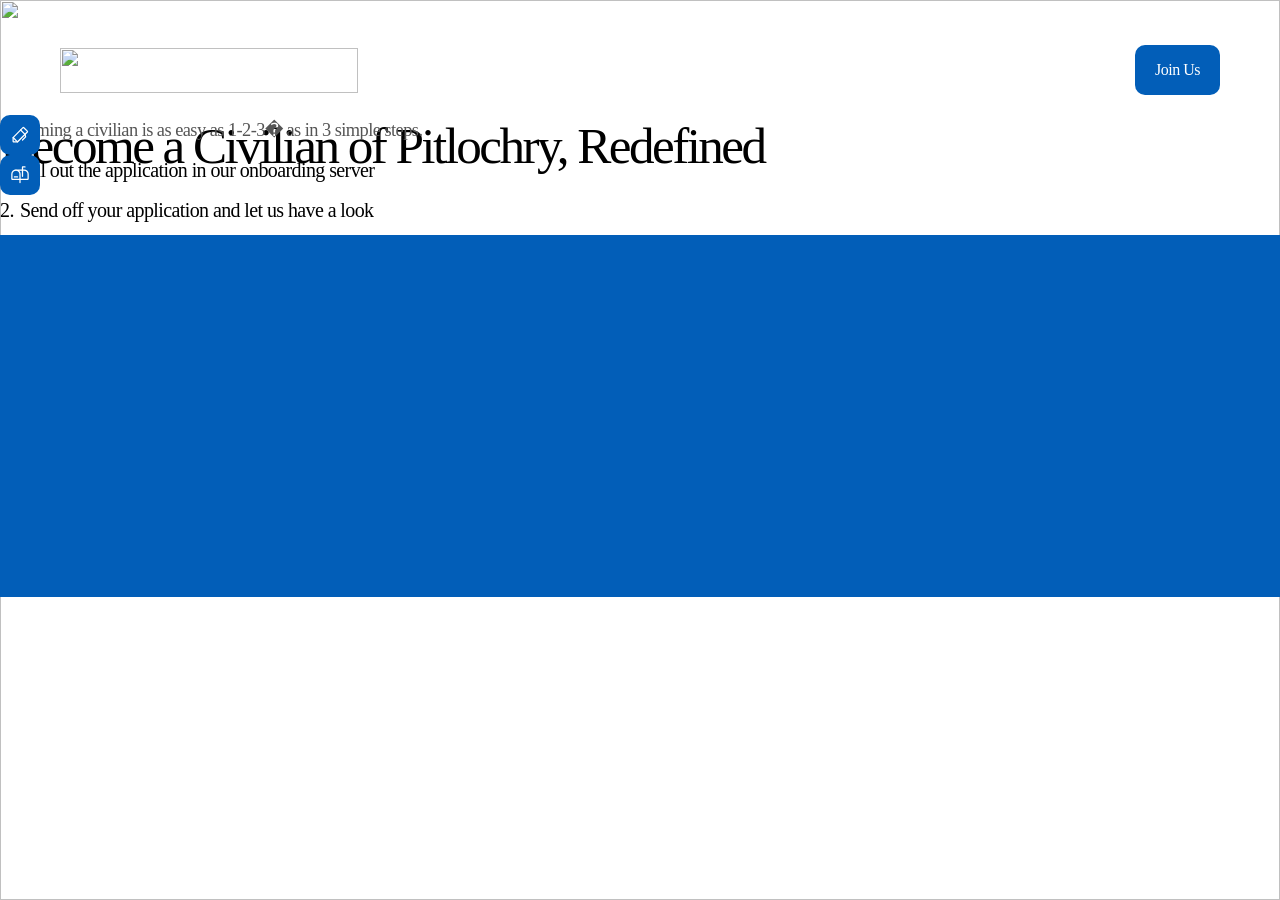
==== commit 8e579434: "V2" ====
--- a/become-a-civilian/index.html
+++ b/become-a-civilian/index.html
@@ -12,9 +12,12 @@
     <meta name="generator" content="Framer f36d8c8">
     <title>P.R. | Become a Civilian</title>
     <meta name="description" content="Pitlochry, Redefined is a Scottish Roblox roleplay community.">
-    <link href="../assets/images/XYk1rlV9fvzTDFTiQio9LXA8.png" rel="icon" media="(prefers-color-scheme: light)">
-    <link href="../assets/images/PYBCpuTBmB7kPug5AxsaWHs4.png" rel="icon" media="(prefers-color-scheme: dark)">
-    <link rel="apple-touch-icon" href="../assets/images/etuwbYIV7RaptzxkaW7KyOnoj3I.png">
+    
+    
+    
+    <link href="https://framerusercontent.com/images/XYk1rlV9fvzTDFTiQio9LXA8.png" rel="icon" media="(prefers-color-scheme: light)">
+    <link href="https://framerusercontent.com/images/PYBCpuTBmB7kPug5AxsaWHs4.png" rel="icon" media="(prefers-color-scheme: dark)">
+    <link rel="apple-touch-icon" href="https://framerusercontent.com/images/etuwbYIV7RaptzxkaW7KyOnoj3I.png">
 
     <meta property="og:type" content="website">
     <meta property="og:title" content="Pitlochry, Redefined.">
@@ -30,7 +33,7 @@
             font-family: 'Alex Brush';
             font-style: normal;
             font-weight: 400;
-            src: url("../assets/fonts/6124cd_SZc83FzrJKuqFbwMKk6EhUrz7QtO.woff2") format('woff2');
+            src: url(https://fonts.gstatic.com/s/alexbrush/v23/SZc83FzrJKuqFbwMKk6EhUrz7QtO.woff2) format('woff2');
             unicode-range: U+0102-0103, U+0110-0111, U+0128-0129, U+0168-0169, U+01A0-01A1, U+01AF-01B0, U+0300-0301, U+0303-0304, U+0308-0309, U+0323, U+0329, U+1EA0-1EF9, U+20AB;
         }
         /* latin-ext */
@@ -38,7 +41,7 @@
             font-family: 'Alex Brush';
             font-style: normal;
             font-weight: 400;
-            src: url("../assets/fonts/a48454_SZc83FzrJKuqFbwMKk6EhUvz7QtO.woff2") format('woff2');
+            src: url(https://fonts.gstatic.com/s/alexbrush/v23/SZc83FzrJKuqFbwMKk6EhUvz7QtO.woff2) format('woff2');
             unicode-range: U+0100-02BA, U+02BD-02C5, U+02C7-02CC, U+02CE-02D7, U+02DD-02FF, U+0304, U+0308, U+0329, U+1D00-1DBF, U+1E00-1E9F, U+1EF2-1EFF, U+2020, U+20A0-20AB, U+20AD-20C0, U+2113, U+2C60-2C7F, U+A720-A7FF;
         }
         /* latin */
@@ -46,13 +49,13 @@
             font-family: 'Alex Brush';
             font-style: normal;
             font-weight: 400;
-            src: url("../assets/fonts/748235_SZc83FzrJKuqFbwMKk6EhUXz7Q.woff2") format('woff2');
+            src: url(https://fonts.gstatic.com/s/alexbrush/v23/SZc83FzrJKuqFbwMKk6EhUXz7Q.woff2) format('woff2');
             unicode-range: U+0000-00FF, U+0131, U+0152-0153, U+02BB-02BC, U+02C6, U+02DA, U+02DC, U+0304, U+0308, U+0329, U+2000-206F, U+20AC, U+2122, U+2191, U+2193, U+2212, U+2215, U+FEFF, U+FFFD;
         }
 
         @font-face {
             font-family: "Inter";
-            src: url("../assets/fonts/5f8cf0_5vvr9Vy74if2I6bQbJvbw7SY1pQ.woff2");
+            src: url("https://framerusercontent.com/assets/5vvr9Vy74if2I6bQbJvbw7SY1pQ.woff2");
             font-display: swap;
             font-style: normal;
             font-weight: 400;
@@ -61,7 +64,7 @@
 
         @font-face {
             font-family: "Inter";
-            src: url("../assets/fonts/edff10_EOr0mi4hNtlgWNn9if640EZzXCo.woff2");
+            src: url("https://framerusercontent.com/assets/EOr0mi4hNtlgWNn9if640EZzXCo.woff2");
             font-display: swap;
             font-style: normal;
             font-weight: 400;
@@ -70,7 +73,7 @@
 
         @font-face {
             font-family: "Inter";
-            src: url("../assets/fonts/b99090_Y9k9QrlZAqio88Klkmbd8VoMQc.woff2");
+            src: url("https://framerusercontent.com/assets/Y9k9QrlZAqio88Klkmbd8VoMQc.woff2");
             font-display: swap;
             font-style: normal;
             font-weight: 400;
@@ -79,7 +82,7 @@
 
         @font-face {
             font-family: "Inter";
-            src: url("../assets/fonts/a49dce_OYrD2tBIBPvoJXiIHnLoOXnY9M.woff2");
+            src: url("https://framerusercontent.com/assets/OYrD2tBIBPvoJXiIHnLoOXnY9M.woff2");
             font-display: swap;
             font-style: normal;
             font-weight: 400;
@@ -88,7 +91,7 @@
 
         @font-face {
             font-family: "Inter";
-            src: url("../assets/fonts/a42854_JeYwfuaPfZHQhEG8U5gtPDZ7WQ.woff2");
+            src: url("https://framerusercontent.com/assets/JeYwfuaPfZHQhEG8U5gtPDZ7WQ.woff2");
             font-display: swap;
             font-style: normal;
             font-weight: 400;
@@ -97,7 +100,7 @@
 
         @font-face {
             font-family: "Inter";
-            src: url("../assets/fonts/4eab01_GrgcKwrN6d3Uz8EwcLHZxwEfC4.woff2");
+            src: url("https://framerusercontent.com/assets/GrgcKwrN6d3Uz8EwcLHZxwEfC4.woff2");
             font-display: swap;
             font-style: normal;
             font-weight: 400;
@@ -106,7 +109,7 @@
 
         @font-face {
             font-family: "Inter";
-            src: url("../assets/fonts/9265fc_b6Y37FthZeALduNqHicBT6FutY.woff2");
+            src: url("https://framerusercontent.com/assets/b6Y37FthZeALduNqHicBT6FutY.woff2");
             font-display: swap;
             font-style: normal;
             font-weight: 400;
@@ -115,7 +118,7 @@
 
         @font-face {
             font-family: "Lora";
-            src: url("../assets/fonts/9aabfa_FKKAYEWGEGLZTIS3AJ3RN5KHPKRTYLGL.woff2");
+            src: url("https://framerusercontent.com/third-party-assets/fontshare/wf/UZVLDSVSCU6EHBA34MAMH3Z2RHDHB3QE/2GS24NKY26JCCD3ZHG5B4BSZKB4M5UH3/FKKAYEWGEGLZTIS3AJ3RN5KHPKRTYLGL.woff2");
             font-display: swap;
             font-style: normal;
             font-weight: 500
@@ -123,7 +126,7 @@
 
         @font-face {
             font-family: "Lora";
-            src: url("../assets/fonts/e853dc_MDERQV6X2U5ARGQRZSXHPLMPXHJIHIQI.woff2");
+            src: url("https://framerusercontent.com/third-party-assets/fontshare/wf/XKPJY3ZSUVQFS2W4WC5RDSDQZMJCKM2K/LN3QKDXOGSZ4KFDCY6RFVWPIXHDZPZVG/MDERQV6X2U5ARGQRZSXHPLMPXHJIHIQI.woff2");
             font-display: swap;
             font-style: normal;
             font-weight: 700
@@ -131,7 +134,7 @@
 
         @font-face {
             font-family: "Lora";
-            src: url("../assets/fonts/0abf29_EXS4XC5TKOJSULVQYC7H3KETY6RINWLE.woff2");
+            src: url("https://framerusercontent.com/third-party-assets/fontshare/wf/MR5BT2YPOEXTQ4MEELWWJJ7NTKX2G5PM/KTOVFALLVL2MWILR5BZG42LMYPMDBWMV/EXS4XC5TKOJSULVQYC7H3KETY6RINWLE.woff2");
             font-display: swap;
             font-style: italic;
             font-weight: 700
@@ -139,7 +142,7 @@
 
         @font-face {
             font-family: "Lora";
-            src: url("../assets/fonts/9cda7b_EW63T7YXBPCICKVXWTFFEJZQTQXMHWBE.woff2");
+            src: url("https://framerusercontent.com/third-party-assets/fontshare/wf/KLOD6VKCOK74SPLRCH3FTIRNKDK5X55V/FD7N5U2P6254FPQEXIDJ4NHL3GRV4LQV/EW63T7YXBPCICKVXWTFFEJZQTQXMHWBE.woff2");
             font-display: swap;
             font-style: italic;
             font-weight: 500
@@ -147,7 +150,7 @@
 
         @font-face {
             font-family: "Lora";
-            src: url("../assets/fonts/8bc48c_ZAXBVAFTWGWMVEZN7M2EPCUJJ4KGZZCI.woff2");
+            src: url("https://framerusercontent.com/third-party-assets/fontshare/wf/YQA3KKRVULCXJDCXSAONFQCA74AMMQFS/RGNGUOW44MB34GT7X2FQPGZNLW2Z3P3F/ZAXBVAFTWGWMVEZN7M2EPCUJJ4KGZZCI.woff2");
             font-display: swap;
             font-style: normal;
             font-weight: 400
@@ -155,7 +158,7 @@
 
         @font-face {
             font-family: "Lora";
-            src: url("../assets/fonts/ef5c21_DJA2WADOVWLNFBBL4PE4KM6NGVIOXNBS.woff2");
+            src: url("https://framerusercontent.com/third-party-assets/fontshare/wf/TKLVZDTQCUHIWAN3QIZGCNX4HOOUXHFA/JM2JUOZH27EVDC6FKNUOYGZ3IADBKMM3/DJA2WADOVWLNFBBL4PE4KM6NGVIOXNBS.woff2");
             font-display: swap;
             font-style: italic;
             font-weight: 400
@@ -163,7 +166,7 @@
 
         @font-face {
             font-family: "Lora";
-            src: url("../assets/fonts/f759eb_36HN3YOOACEGVWTJT3K4CDUJYXSWVW5S.woff2");
+            src: url("https://framerusercontent.com/third-party-assets/fontshare/wf/LEPTJ56CXEIFZS2BZMKVGQGQR3J75WRT/47CWKKJO46R4EDFFM7QZRCL3WAPMSJU2/36HN3YOOACEGVWTJT3K4CDUJYXSWVW5S.woff2");
             font-display: swap;
             font-style: normal;
             font-weight: 600
@@ -187,6 +190,7 @@
             size-adjust: 114.93%
         }
     </style>
+    <link href="https://fonts.gstatic.com" rel="preconnect" crossorigin="">
     <meta name="robots" content="max-image-preview:large">
     <style data-framer-css-ssr-minified="" data-framer-components="framer-lib-cursors-host framer-7oiHW PropertyOverrides framer-kpXpP framer-lib-combinedCSSRules framer-3nnRD framer-JdKrz framer-arc-text framer-gS9zB framer-8tIMB framer-FVoPi framer-6oirK framer-6FBmW framer-y9X6u framer-p4HsM framer-HShXw framer-6SQ6k framer-Kty8x framer-J9eHh framer-nCqPx">
         html, body, #main {
@@ -3991,14 +3995,27 @@
         }
     </style>
     <style type="text/css" data-framer-css="true"></style>
-<style id="static-site-overrides">
-/* All scroll-triggered appear effects have been resolved to their final state.
-   This ensures content is always visible without the Framer animation runtime. */
-[style*="will-change"] { will-change: auto !important; }
+
+<style id="appear-fallback">
+/* Fallback: show appear-animated elements if JS hasn't run after 3s */
 </style>
+<noscript><style>
+[style*="opacity: 0"] { opacity: 1 !important; transform: none !important; }
+</style></noscript>
+<script>
+// Ensure Framer appear-animated elements are always visible
+window.addEventListener('load', function() {
+  setTimeout(function() {
+    var sheet = document.getElementById('appear-fallback');
+    if (sheet) {
+      sheet.textContent = '[data-framer-component-type] { transition: opacity 0.5s, transform 0.5s; }';
+    }
+  }, 3000);
+});
+</script>
 </head>
 <body>
-    </script>
+    
 
 
 
@@ -4009,12 +4026,12 @@
                 background: var(--token-75802f95-5097-44bd-bf15-824b741c43bf, rgb(255, 255, 255));
             }
         </style><div class="framer-6tKna framer-9a8y24" data-layout-template="true" style="min-height: 100vh; width: auto;">
-            <div class="framer-7rp2zp-container"><header class="framer-kpXpP framer-PgdGr framer-yv3Cw framer-rL6FT framer-1hfibzc framer-v-1hfibzc" data-framer-name="Desktop" style="width: 100%; opacity: 1;"><div class="framer-10f7qba" data-border="true" data-framer-name="Container" style="--border-bottom-width: 1px; --border-color: rgba(255, 255, 255, 0.1); --border-left-width: 1px; --border-right-width: 1px; --border-style: solid; --border-top-width: 1px; will-change: transform; border-radius: 15px; opacity: 1; transform: none;"><div class="framer-1b88hcm" data-framer-name="Background" style="backdrop-filter: blur(10px); background-color: rgba(255, 255, 255, 0.15); border-radius: 15px; opacity: 1;"></div><div class="framer-cn1ar4" style="opacity: 1;"><div class="framer-8t830s" data-framer-name="Logo" style="opacity: 1;"><a as="a" class="framer-wg198g framer-1rv4dcs" data-framer-name="gardener_logo" href="./" style="opacity: 1;"><div style="position: absolute; border-radius: inherit; inset: 0px;" data-framer-background-image-wrapper="true"><img decoding="auto" width="1500" height="504" sizes="298px" src="../assets/images/vhZIGYQIo3H8XacTa4x7ra0Ga8.png" alt="" style="display: block; width: 100%; height: 100%; border-radius: inherit; object-position: left center; object-fit: contain;"></div></a></div><div class="framer-1xbqksj" data-framer-appear-id="1xbqksj" data-framer-name="Menu" style="background-color: rgba(0, 0, 0, 0); border-radius: 0px; box-shadow: none; opacity: 1; transform: none;"><nav class="framer-7clggo" data-framer-name="Links" style="opacity: 1;"><div class="framer-1g7v9po" data-framer-component-type="RichTextContainer" style="transform: none; opacity: 1;"><p class="framer-text framer-styles-preset-m6b2t1" data-styles-preset="I3Z8Zw2JJ" dir="auto"><a class="framer-text framer-styles-preset-v40hwg" data-styles-preset="vFgaD3Kih" href="./contact">Contact Us</a></p></div><div class="framer-j6wt3c" data-framer-component-type="RichTextContainer" style="transform: none; opacity: 1;"><p class="framer-text framer-styles-preset-m6b2t1" data-styles-preset="I3Z8Zw2JJ" dir="auto"><a class="framer-text framer-styles-preset-v40hwg" data-styles-preset="vFgaD3Kih" href="./privacy">Privacy Policy</a></p></div><div class="framer-ytpf5b" data-framer-component-type="RichTextContainer" style="transform: none; opacity: 1;"><p class="framer-text framer-styles-preset-m6b2t1" data-styles-preset="I3Z8Zw2JJ" dir="auto"><a class="framer-text framer-styles-preset-v40hwg" data-styles-preset="vFgaD3Kih" href="https://discord.gg/PZc5ms5kN5" target="_blank" rel="noopener">Discord Server</a></p></div></nav><div class="framer-17ob0no-container" style="opacity: 1;"><a class="framer-3nnRD framer-wcvgP framer-6dopuv framer-v-6dopuv framer-1c2iu6e" data-framer-name="Accent" data-highlight="true" href="./become-a-civilian" data-framer-page-link-current="true" tabindex="0" style="--border-bottom-width: 0px; --border-color: rgba(0, 0, 0, 0); --border-left-width: 0px; --border-right-width: 0px; --border-style: solid; --border-top-width: 0px; background-color: rgb(2, 94, 184); border-radius: 10px; opacity: 1;"><div class="framer-19uhq19" data-framer-component-type="RichTextContainer" style="--extracted-r6o4lv: var(--token-c2105c81-6a43-4d77-a01f-e6f24156bb0c, rgb(255, 255, 255)); --framer-link-text-color: rgb(0, 153, 255); --framer-link-text-decoration: underline; transform: none; opacity: 1;"><p class="framer-text framer-styles-preset-1o2q9re" data-styles-preset="jYBPgBQwM" style="--framer-text-color: var(--extracted-r6o4lv, var(--token-c2105c81-6a43-4d77-a01f-e6f24156bb0c, rgb(255, 255, 255)));">Join Us</p></div></a></div></div></div></div></header></div>
+            <div class="framer-7rp2zp-container"><header class="framer-kpXpP framer-PgdGr framer-yv3Cw framer-rL6FT framer-1hfibzc framer-v-1hfibzc" data-framer-name="Desktop" style="width: 100%; opacity: 1;"><div class="framer-10f7qba" data-border="true" data-framer-name="Container" style="--border-bottom-width: 1px; --border-color: rgba(255, 255, 255, 0.1); --border-left-width: 1px; --border-right-width: 1px; --border-style: solid; --border-top-width: 1px; will-change: transform; border-radius: 15px; opacity: 1; transform: none;"><div class="framer-1b88hcm" data-framer-name="Background" style="backdrop-filter: blur(10px); background-color: rgba(255, 255, 255, 0.15); border-radius: 15px; opacity: 1;"></div><div class="framer-cn1ar4" style="opacity: 1;"><div class="framer-8t830s" data-framer-name="Logo" style="opacity: 1;"><a as="a" class="framer-wg198g framer-1rv4dcs" data-framer-name="gardener_logo" href="./" style="opacity: 1;"><div style="position: absolute; border-radius: inherit; inset: 0px;" data-framer-background-image-wrapper="true"><img decoding="auto" width="1500" height="504" sizes="298px" srcset="https://framerusercontent.com/images/vhZIGYQIo3H8XacTa4x7ra0Ga8.png?scale-down-to=512&amp;lossless=1&amp;width=1500&amp;height=504 512w,https://framerusercontent.com/images/vhZIGYQIo3H8XacTa4x7ra0Ga8.png?scale-down-to=1024&amp;lossless=1&amp;width=1500&amp;height=504 1024w,https://framerusercontent.com/images/vhZIGYQIo3H8XacTa4x7ra0Ga8.png?lossless=1&amp;width=1500&amp;height=504 1500w" src="https://framerusercontent.com/images/vhZIGYQIo3H8XacTa4x7ra0Ga8.png?lossless=1&amp;width=1500&amp;height=504" alt="" style="display: block; width: 100%; height: 100%; border-radius: inherit; object-position: left center; object-fit: contain;"></div></a></div><div class="framer-1xbqksj" data-framer-appear-id="1xbqksj" data-framer-name="Menu" style="background-color: rgba(0, 0, 0, 0); border-radius: 0px; box-shadow: none; opacity: 1; transform: none;"><nav class="framer-7clggo" data-framer-name="Links" style="opacity: 1;"><div class="framer-1g7v9po" data-framer-component-type="RichTextContainer" style="transform: none; opacity: 1;"><p class="framer-text framer-styles-preset-m6b2t1" data-styles-preset="I3Z8Zw2JJ" dir="auto"><a class="framer-text framer-styles-preset-v40hwg" data-styles-preset="vFgaD3Kih" href="./contact">Contact Us</a></p></div><div class="framer-j6wt3c" data-framer-component-type="RichTextContainer" style="transform: none; opacity: 1;"><p class="framer-text framer-styles-preset-m6b2t1" data-styles-preset="I3Z8Zw2JJ" dir="auto"><a class="framer-text framer-styles-preset-v40hwg" data-styles-preset="vFgaD3Kih" href="./privacy">Privacy Policy</a></p></div><div class="framer-ytpf5b" data-framer-component-type="RichTextContainer" style="transform: none; opacity: 1;"><p class="framer-text framer-styles-preset-m6b2t1" data-styles-preset="I3Z8Zw2JJ" dir="auto"><a class="framer-text framer-styles-preset-v40hwg" data-styles-preset="vFgaD3Kih" href="https://discord.gg/PZc5ms5kN5" target="_blank" rel="noopener">Discord Server</a></p></div></nav><div class="framer-17ob0no-container" style="opacity: 1;"><a class="framer-3nnRD framer-wcvgP framer-6dopuv framer-v-6dopuv framer-1c2iu6e" data-framer-name="Accent" data-highlight="true" href="./become-a-civilian" data-framer-page-link-current="true" tabindex="0" style="--border-bottom-width: 0px; --border-color: rgba(0, 0, 0, 0); --border-left-width: 0px; --border-right-width: 0px; --border-style: solid; --border-top-width: 0px; background-color: rgb(2, 94, 184); border-radius: 10px; opacity: 1;"><div class="framer-19uhq19" data-framer-component-type="RichTextContainer" style="--extracted-r6o4lv: var(--token-c2105c81-6a43-4d77-a01f-e6f24156bb0c, rgb(255, 255, 255)); --framer-link-text-color: rgb(0, 153, 255); --framer-link-text-decoration: underline; transform: none; opacity: 1;"><p class="framer-text framer-styles-preset-1o2q9re" data-styles-preset="jYBPgBQwM" style="--framer-text-color: var(--extracted-r6o4lv, var(--token-c2105c81-6a43-4d77-a01f-e6f24156bb0c, rgb(255, 255, 255)));">Join Us</p></div></a></div></div></div></div></header></div>
             <style data-framer-html-style="">
                 html body {
                     background: rgb(255, 255, 255);
                 }
-            </style><div data-framer-root="" class="framer-liYGi framer-YUje8 framer-qd8CB framer-1KHh9 framer-TZUGt framer-mp6mr" style="min-height: 100vh; width: auto; display: contents;"><div class="framer-1hyr1j0-container"><section as="section" class="framer-dBWIS framer-KJqge framer-qd8CB framer-4xajln framer-v-4xajln" data-framer-name="Desktop" style="width: 100%; opacity: 1;"><div style="position: absolute; border-radius: inherit; inset: 0px;" data-framer-background-image-wrapper="true"><img decoding="auto" width="4303" height="6454" sizes="100vw" src="../assets/images/xSjipJGk5Z9ogggxoCR9kLiA.jpg" alt="" style="display: block; width: 100%; height: 100%; border-radius: inherit; object-position: center center; object-fit: cover;"></div><div class="framer-r4vp0z" data-framer-name="Background" style="filter: brightness(0.4); opacity: 1;"><div style="position: absolute; border-radius: inherit; inset: 0px;" data-framer-background-image-wrapper="true"><img decoding="auto" width="2314" height="1039" sizes="100vw" src="../assets/images/D32Bx9YMb4vY95xmHhaEgoEKqI.png" alt="Fire station" style="display: block; width: 100%; height: 100%; border-radius: inherit; object-position: center center; object-fit: cover;"></div></div><div class="framer-1dd6vtn" data-framer-name="Container" style="opacity: 1;"><div class="framer-15c1plq" data-framer-name="Title" data-framer-component-type="RichTextContainer" style="--extracted-gdpscs: var(--token-c2105c81-6a43-4d77-a01f-e6f24156bb0c, rgb(255, 255, 255)); --framer-link-text-color: rgb(0, 153, 255); --framer-link-text-decoration: underline; will-change: transform; opacity: 1; transform: none;"><h1 class="framer-text framer-styles-preset-1bxnilu" data-styles-preset="ElD9ksXeR" style="--framer-text-alignment: center; --framer-text-color: var(--extracted-gdpscs, var(--token-c2105c81-6a43-4d77-a01f-e6f24156bb0c, rgb(255, 255, 255)));">Become a Civilian</h1></div></div></section></div><section class="framer-7l2dfz" data-framer-name="Introduction"><div class="framer-toxwyx" data-framer-name="Container"><div class="framer-11452c8"><div class="framer-x5gptt" data-framer-name="Texts"><div class="framer-cz63br" data-framer-component-type="RichTextContainer" style="will-change: transform; opacity: 1; transform: none;"><h2 class="framer-text framer-styles-preset-1vxet90" data-styles-preset="NdyS4328K" dir="auto">Become a Civilian of Pitlochry, Redefined</h2></div><div class="framer-pc4l1a" data-framer-component-type="RichTextContainer" style="will-change: transform; opacity: 1; transform: none;"><p class="framer-text framer-styles-preset-vwcavw" data-styles-preset="m_u37_t7J" dir="auto">Becoming a civilian is as easy as 1-2-3� as in 3 simple steps.</p></div><div class="framer-170lbyi" data-framer-name="Spacer"></div><div class="framer-1e6v3hu" data-framer-name="Key Points"><div class="framer-1ilyakp" data-framer-name="Key Point" style="will-change: transform; opacity: 1; transform: none;"><div class="framer-kxdk3w-container"><div class="framer-8tIMB framer-4ipnxl framer-v-4ipnxl" data-framer-name="Desktop" style="background-color: rgb(2, 94, 184); border-radius: 10px; opacity: 1;"><svg class="framer-1TiPO framer-19ye5w7" role="presentation" viewBox="0 0 24 24" style="--1m6trwb: 0; --21h8s6: var(--token-c2105c81-6a43-4d77-a01f-e6f24156bb0c, rgb(255, 255, 255)); --pgex8v: 1.5; opacity: 1;"><use href="#79023915"></use></svg></div></div><div class="framer-86numz" data-framer-component-type="RichTextContainer" style="transform: none;"><ol class="framer-text framer-styles-preset-qcknk4" data-styles-preset="UC5f6lzl2" dir="auto"><li data-preset-tag="h5" class="framer-text"><h5 class="framer-text">Fill out the application in our onboarding server</h5></li></ol></div></div><div class="framer-rnkrzx" data-framer-name="Key Point" style="will-change: transform; opacity: 1; transform: none;"><div class="framer-1tdgak-container"><div class="framer-8tIMB framer-4ipnxl framer-v-4ipnxl" data-framer-name="Desktop" style="background-color: rgb(2, 94, 184); border-radius: 10px; opacity: 1;"><svg class="framer-6A5g9 framer-19ye5w7" role="presentation" viewBox="0 0 24 24" style="--1m6trwb: 0; --21h8s6: var(--token-c2105c81-6a43-4d77-a01f-e6f24156bb0c, rgb(255, 255, 255)); --pgex8v: 1.5; opacity: 1;"><use href="#698867343"></use></svg></div></div><div class="framer-117rnrj" data-framer-component-type="RichTextContainer" style="transform: none;"><ol class="framer-text framer-styles-preset-qcknk4" data-styles-preset="UC5f6lzl2" dir="auto" start="2"><li data-preset-tag="h5" class="framer-text"><h5 class="framer-text">Send off your application and let us have a look</h5></li></ol></div></div><div class="framer-agluia" data-framer-name="Key Point" style="opacity: 1; transform: none;"><div class="framer-r58du8-container"><div class="framer-8tIMB framer-4ipnxl framer-v-4ipnxl" data-framer-name="Desktop" style="background-color: rgb(2, 94, 184); border-radius: 10px; opacity: 1;"><svg class="framer-6FBmW framer-19ye5w7" role="presentation" viewBox="0 0 24 24" style="--1m6trwb: 0; --21h8s6: var(--token-c2105c81-6a43-4d77-a01f-e6f24156bb0c, rgb(255, 255, 255)); --pgex8v: 1.5; opacity: 1;"><use href="#2684800163"></use></svg></div></div><div class="framer-1mpdh56" data-framer-component-type="RichTextContainer" style="transform: none;"><ol class="framer-text framer-styles-preset-qcknk4" data-styles-preset="UC5f6lzl2" dir="auto" start="3"><li data-preset-tag="h5" class="framer-text"><h5 class="framer-text">Once approved, you are now a civilian!</h5></li></ol></div></div></div></div><div class="framer-1u9dk0x hidden-vd6dlv" data-framer-name="Image"><div class="framer-rzqjmu" data-framer-name="Container" style="will-change: transform; opacity: 1; transform: none;"><div style="position: absolute; border-radius: inherit; inset: 0px;" data-framer-background-image-wrapper="true"><img decoding="auto" width="2560" height="1080" sizes="max((min(100vw - 60px, 1200px) - 75px) / 2, 1px)" src="../assets/images/JBRs4N1K5Z0zPjMIj72F0gr8xl8.png" alt="brown and white concrete house near green grass field during daytime" style="display: block; width: 100%; height: 100%; border-radius: inherit; object-position: right center; object-fit: cover;"></div></div></div></div></div></section><div class="framer-awvj1v" data-framer-name="Hero"><div class="framer-i711r5"><div class="framer-1u4vu5z" data-framer-component-type="RichTextContainer" style="transform: none;"><h1 dir="auto" style="--font-selector: RlM7TG9yYS1zZW1pYm9sZA==; --framer-font-family: &quot;Lora&quot;, &quot;Lora Placeholder&quot;, serif; --framer-font-open-type-features: 'cv01' on, 'cv09' on, 'cv11' on, 'cv05' on, 'ss03' on; --framer-font-size: 40px; --framer-font-weight: 600; --framer-letter-spacing: -0.04em; --framer-line-height: 1em; --framer-text-alignment: center;" class="framer-text"><a class="framer-text framer-styles-preset-gpfesi" data-styles-preset="A4fPHAfJD" href="https://discord.gg/PZc5ms5kN5" target="_blank" rel="noopener">Join the Discord</a></h1></div></div></div></div><div id="overlay"></div><div class="framer-vkf2ou"></div><div class="framer-1d8p3as-container"><footer class="framer-J9eHh framer-rL6FT framer-Oeksk framer-1KHh9 framer-7dLMK framer-u9lhtr framer-v-u9lhtr" data-framer-name="Desktop" style="background-color: rgb(2, 94, 184); width: 100%; opacity: 1;"><div class="framer-106f9dm" data-framer-name="Container" style="opacity: 1;"><div class="framer-t7g0g" style="opacity: 1; transform: none;"><div class="framer-c82oh6" data-framer-name="Company Info" style="opacity: 1;"><a as="a" class="framer-l4gmf1 framer-1n4n7gw" data-framer-name="gardener_logo_dark" href="./" style="opacity: 1;"><div style="position: absolute; border-radius: inherit; inset: 0px;" data-framer-background-image-wrapper="true"><img decoding="auto" width="1500" height="504" sizes="323px" src="../assets/images/vhZIGYQIo3H8XacTa4x7ra0Ga8.png" alt="" style="display: block; width: 100%; height: 100%; border-radius: inherit; object-position: left center; object-fit: contain;"></div></a><div class="framer-1glj5vc" data-framer-component-type="RichTextContainer" style="--extracted-r6o4lv: rgb(230, 230, 230); --framer-link-text-color: rgb(0, 153, 255); --framer-link-text-decoration: underline; transform: none; opacity: 1;"><p class="framer-text framer-styles-preset-z8wyrj" data-styles-preset="KrcTPWgpz" dir="auto" style="--framer-text-color: var(--extracted-r6o4lv, rgb(230, 230, 230));">A Scottish Community, Redefined.</p></div><div class="framer-18bfett" data-framer-name="Social Icons" style="opacity: 1;"><a class="framer-1d64puu framer-1n4n7gw" data-framer-name="Twitter" href="https://x.com/rblxpitlochry" target="_blank" rel="noopener" style="border-radius: 5px; opacity: 1;"><svg class="framer-nCqPx framer-1iiap77" role="presentation" viewBox="0 0 24 24" style="--1ww558a: 2; --4rxgx6: rgb(2, 94, 184); opacity: 1;"><use href="#1554250168"></use></svg></a></div></div><div class="framer-fjwyem" data-framer-name="Spacer" style="opacity: 1;"></div><div class="framer-fx1hxy" data-framer-name="Menu" style="opacity: 1;"><div class="framer-c7rg21" data-framer-component-type="RichTextContainer" style="--extracted-1lwpl3i: rgb(255, 255, 255); --framer-link-text-color: rgb(0, 153, 255); --framer-link-text-decoration: underline; transform: none; opacity: 1;"><h5 class="framer-text framer-styles-preset-qcknk4" data-styles-preset="UC5f6lzl2" dir="auto" style="--framer-text-color: var(--extracted-1lwpl3i, rgb(255, 255, 255));">Us</h5></div><div class="framer-1lwpn60" data-framer-name="Links" style="opacity: 1;"><div class="framer-emphr2" data-framer-component-type="RichTextContainer" style="--extracted-r6o4lv: rgb(230, 230, 230); transform: none; opacity: 1;"><p class="framer-text framer-styles-preset-z8wyrj" data-styles-preset="KrcTPWgpz" dir="auto" style="--framer-text-color: var(--extracted-r6o4lv, rgb(230, 230, 230));"><a class="framer-text framer-styles-preset-15t9xwa" data-styles-preset="bNXQHkdph" href="./">Home</a></p></div><div class="framer-1u8z7d3" data-framer-component-type="RichTextContainer" style="--extracted-r6o4lv: rgb(230, 230, 230); transform: none; opacity: 1;"><p class="framer-text framer-styles-preset-z8wyrj" data-styles-preset="KrcTPWgpz" dir="auto" style="--framer-text-color: var(--extracted-r6o4lv, rgb(230, 230, 230));"><a class="framer-text framer-styles-preset-15t9xwa" data-styles-preset="bNXQHkdph" href="./become-a-civilian" data-framer-page-link-current="true">Become a Civilian</a></p></div><div class="framer-blvyti" data-framer-component-type="RichTextContainer" style="--extracted-r6o4lv: rgb(230, 230, 230); transform: none; opacity: 1;"><p class="framer-text framer-styles-preset-z8wyrj" data-styles-preset="KrcTPWgpz" dir="auto" style="--framer-text-color: var(--extracted-r6o4lv, rgb(230, 230, 230));"><a class="framer-text framer-styles-preset-15t9xwa" data-styles-preset="bNXQHkdph" href="https://discord.gg/PZc5ms5kN5" rel="noopener">Discord</a></p></div></div></div><div class="framer-cmgs5g" data-framer-name="Menu" style="opacity: 1;"><div class="framer-n1qhgg" data-framer-component-type="RichTextContainer" style="--extracted-1lwpl3i: rgb(255, 255, 255); --framer-link-text-color: rgb(0, 153, 255); --framer-link-text-decoration: underline; transform: none; opacity: 1;"><h5 class="framer-text framer-styles-preset-qcknk4" data-styles-preset="UC5f6lzl2" dir="auto" style="--framer-text-color: var(--extracted-1lwpl3i, rgb(255, 255, 255));">Legal</h5></div><div class="framer-6t2tyk" data-framer-name="Links" style="opacity: 1;"><div class="framer-17dtcw0" data-framer-component-type="RichTextContainer" style="--extracted-r6o4lv: rgb(230, 230, 230); transform: none; opacity: 1;"><p class="framer-text framer-styles-preset-z8wyrj" data-styles-preset="KrcTPWgpz" dir="auto" style="--framer-text-color: var(--extracted-r6o4lv, rgb(230, 230, 230));"><a class="framer-text framer-styles-preset-15t9xwa" data-styles-preset="bNXQHkdph" href="./privacy">Privacy Policy</a></p></div></div></div></div></div></footer></div>
+            </style><div data-framer-root="" class="framer-liYGi framer-YUje8 framer-qd8CB framer-1KHh9 framer-TZUGt framer-mp6mr" style="min-height: 100vh; width: auto; display: contents;"><div class="framer-1hyr1j0-container"><section as="section" class="framer-dBWIS framer-KJqge framer-qd8CB framer-4xajln framer-v-4xajln" data-framer-name="Desktop" style="width: 100%; opacity: 1;"><div style="position: absolute; border-radius: inherit; inset: 0px;" data-framer-background-image-wrapper="true"><img decoding="auto" width="4303" height="6454" sizes="100vw" srcset="https://framerusercontent.com/images/xSjipJGk5Z9ogggxoCR9kLiA.jpg?scale-down-to=1024&amp;width=4303&amp;height=6454 682w,https://framerusercontent.com/images/xSjipJGk5Z9ogggxoCR9kLiA.jpg?scale-down-to=2048&amp;width=4303&amp;height=6454 1365w,https://framerusercontent.com/images/xSjipJGk5Z9ogggxoCR9kLiA.jpg?scale-down-to=4096&amp;width=4303&amp;height=6454 2730w,https://framerusercontent.com/images/xSjipJGk5Z9ogggxoCR9kLiA.jpg?width=4303&amp;height=6454 4303w" src="https://framerusercontent.com/images/xSjipJGk5Z9ogggxoCR9kLiA.jpg?width=4303&amp;height=6454" alt="" style="display: block; width: 100%; height: 100%; border-radius: inherit; object-position: center center; object-fit: cover;"></div><div class="framer-r4vp0z" data-framer-name="Background" style="filter: brightness(0.4); opacity: 1;"><div style="position: absolute; border-radius: inherit; inset: 0px;" data-framer-background-image-wrapper="true"><img decoding="auto" width="2314" height="1039" sizes="100vw" srcset="https://framerusercontent.com/images/D32Bx9YMb4vY95xmHhaEgoEKqI.png?scale-down-to=512&amp;width=2314&amp;height=1039 512w,https://framerusercontent.com/images/D32Bx9YMb4vY95xmHhaEgoEKqI.png?scale-down-to=1024&amp;width=2314&amp;height=1039 1024w,https://framerusercontent.com/images/D32Bx9YMb4vY95xmHhaEgoEKqI.png?scale-down-to=2048&amp;width=2314&amp;height=1039 2048w,https://framerusercontent.com/images/D32Bx9YMb4vY95xmHhaEgoEKqI.png?width=2314&amp;height=1039 2314w" src="https://framerusercontent.com/images/D32Bx9YMb4vY95xmHhaEgoEKqI.png?width=2314&amp;height=1039" alt="Fire station" style="display: block; width: 100%; height: 100%; border-radius: inherit; object-position: center center; object-fit: cover;"></div></div><div class="framer-1dd6vtn" data-framer-name="Container" style="opacity: 1;"><div class="framer-15c1plq" data-framer-name="Title" data-framer-component-type="RichTextContainer" style="--extracted-gdpscs: var(--token-c2105c81-6a43-4d77-a01f-e6f24156bb0c, rgb(255, 255, 255)); --framer-link-text-color: rgb(0, 153, 255); --framer-link-text-decoration: underline; will-change: transform; opacity: 1; transform: none;"><h1 class="framer-text framer-styles-preset-1bxnilu" data-styles-preset="ElD9ksXeR" style="--framer-text-alignment: center; --framer-text-color: var(--extracted-gdpscs, var(--token-c2105c81-6a43-4d77-a01f-e6f24156bb0c, rgb(255, 255, 255)));">Become a Civilian</h1></div></div></section></div><section class="framer-7l2dfz" data-framer-name="Introduction"><div class="framer-toxwyx" data-framer-name="Container"><div class="framer-11452c8"><div class="framer-x5gptt" data-framer-name="Texts"><div class="framer-cz63br" data-framer-component-type="RichTextContainer" style="will-change: transform; opacity: 1; transform: none;"><h2 class="framer-text framer-styles-preset-1vxet90" data-styles-preset="NdyS4328K" dir="auto">Become a Civilian of Pitlochry, Redefined</h2></div><div class="framer-pc4l1a" data-framer-component-type="RichTextContainer" style="will-change: transform; opacity: 1; transform: none;"><p class="framer-text framer-styles-preset-vwcavw" data-styles-preset="m_u37_t7J" dir="auto">Becoming a civilian is as easy as 1-2-3� as in 3 simple steps.</p></div><div class="framer-170lbyi" data-framer-name="Spacer"></div><div class="framer-1e6v3hu" data-framer-name="Key Points"><div class="framer-1ilyakp" data-framer-name="Key Point" style="will-change: transform; opacity: 1; transform: none;"><div class="framer-kxdk3w-container"><div class="framer-8tIMB framer-4ipnxl framer-v-4ipnxl" data-framer-name="Desktop" style="background-color: rgb(2, 94, 184); border-radius: 10px; opacity: 1;"><svg class="framer-1TiPO framer-19ye5w7" role="presentation" viewBox="0 0 24 24" style="--1m6trwb: 0; --21h8s6: var(--token-c2105c81-6a43-4d77-a01f-e6f24156bb0c, rgb(255, 255, 255)); --pgex8v: 1.5; opacity: 1;"><use href="#79023915"></use></svg></div></div><div class="framer-86numz" data-framer-component-type="RichTextContainer" style="transform: none;"><ol class="framer-text framer-styles-preset-qcknk4" data-styles-preset="UC5f6lzl2" dir="auto"><li data-preset-tag="h5" class="framer-text"><h5 class="framer-text">Fill out the application in our onboarding server</h5></li></ol></div></div><div class="framer-rnkrzx" data-framer-name="Key Point" style="will-change: transform; opacity: 1; transform: none;"><div class="framer-1tdgak-container"><div class="framer-8tIMB framer-4ipnxl framer-v-4ipnxl" data-framer-name="Desktop" style="background-color: rgb(2, 94, 184); border-radius: 10px; opacity: 1;"><svg class="framer-6A5g9 framer-19ye5w7" role="presentation" viewBox="0 0 24 24" style="--1m6trwb: 0; --21h8s6: var(--token-c2105c81-6a43-4d77-a01f-e6f24156bb0c, rgb(255, 255, 255)); --pgex8v: 1.5; opacity: 1;"><use href="#698867343"></use></svg></div></div><div class="framer-117rnrj" data-framer-component-type="RichTextContainer" style="transform: none;"><ol class="framer-text framer-styles-preset-qcknk4" data-styles-preset="UC5f6lzl2" dir="auto" start="2"><li data-preset-tag="h5" class="framer-text"><h5 class="framer-text">Send off your application and let us have a look</h5></li></ol></div></div><div class="framer-agluia" data-framer-name="Key Point" style="will-change: transform; opacity: 0; transform: translateY(50px);"><div class="framer-r58du8-container"><div class="framer-8tIMB framer-4ipnxl framer-v-4ipnxl" data-framer-name="Desktop" style="background-color: rgb(2, 94, 184); border-radius: 10px; opacity: 1;"><svg class="framer-6FBmW framer-19ye5w7" role="presentation" viewBox="0 0 24 24" style="--1m6trwb: 0; --21h8s6: var(--token-c2105c81-6a43-4d77-a01f-e6f24156bb0c, rgb(255, 255, 255)); --pgex8v: 1.5; opacity: 1;"><use href="#2684800163"></use></svg></div></div><div class="framer-1mpdh56" data-framer-component-type="RichTextContainer" style="transform: none;"><ol class="framer-text framer-styles-preset-qcknk4" data-styles-preset="UC5f6lzl2" dir="auto" start="3"><li data-preset-tag="h5" class="framer-text"><h5 class="framer-text">Once approved, you are now a civilian!</h5></li></ol></div></div></div></div><div class="framer-1u9dk0x hidden-vd6dlv" data-framer-name="Image"><div class="framer-rzqjmu" data-framer-name="Container" style="will-change: transform; opacity: 1; transform: none;"><div style="position: absolute; border-radius: inherit; inset: 0px;" data-framer-background-image-wrapper="true"><img decoding="auto" width="2560" height="1080" sizes="max((min(100vw - 60px, 1200px) - 75px) / 2, 1px)" srcset="https://framerusercontent.com/images/JBRs4N1K5Z0zPjMIj72F0gr8xl8.png?scale-down-to=512&amp;width=2560&amp;height=1080 512w,https://framerusercontent.com/images/JBRs4N1K5Z0zPjMIj72F0gr8xl8.png?scale-down-to=1024&amp;width=2560&amp;height=1080 1024w,https://framerusercontent.com/images/JBRs4N1K5Z0zPjMIj72F0gr8xl8.png?scale-down-to=2048&amp;width=2560&amp;height=1080 2048w,https://framerusercontent.com/images/JBRs4N1K5Z0zPjMIj72F0gr8xl8.png?width=2560&amp;height=1080 2560w" src="https://framerusercontent.com/images/JBRs4N1K5Z0zPjMIj72F0gr8xl8.png?width=2560&amp;height=1080" alt="brown and white concrete house near green grass field during daytime" style="display: block; width: 100%; height: 100%; border-radius: inherit; object-position: right center; object-fit: cover;"></div></div></div></div></div></section><div class="framer-awvj1v" data-framer-name="Hero"><div class="framer-i711r5"><div class="framer-1u4vu5z" data-framer-component-type="RichTextContainer" style="transform: none;"><h1 dir="auto" style="--font-selector: RlM7TG9yYS1zZW1pYm9sZA==; --framer-font-family: &quot;Lora&quot;, &quot;Lora Placeholder&quot;, serif; --framer-font-open-type-features: 'cv01' on, 'cv09' on, 'cv11' on, 'cv05' on, 'ss03' on; --framer-font-size: 40px; --framer-font-weight: 600; --framer-letter-spacing: -0.04em; --framer-line-height: 1em; --framer-text-alignment: center;" class="framer-text"><a class="framer-text framer-styles-preset-gpfesi" data-styles-preset="A4fPHAfJD" href="https://discord.gg/PZc5ms5kN5" target="_blank" rel="noopener">Join the Discord</a></h1></div></div></div></div><div id="overlay"></div><div class="framer-vkf2ou"></div><div class="framer-1d8p3as-container"><footer class="framer-J9eHh framer-rL6FT framer-Oeksk framer-1KHh9 framer-7dLMK framer-u9lhtr framer-v-u9lhtr" data-framer-name="Desktop" style="background-color: rgb(2, 94, 184); width: 100%; opacity: 1;"><div class="framer-106f9dm" data-framer-name="Container" style="opacity: 1;"><div class="framer-t7g0g" style="will-change: transform; opacity: 0; transform: none;"><div class="framer-c82oh6" data-framer-name="Company Info" style="opacity: 1;"><a as="a" class="framer-l4gmf1 framer-1n4n7gw" data-framer-name="gardener_logo_dark" href="./" style="opacity: 1;"><div style="position: absolute; border-radius: inherit; inset: 0px;" data-framer-background-image-wrapper="true"><img decoding="auto" width="1500" height="504" sizes="323px" srcset="https://framerusercontent.com/images/vhZIGYQIo3H8XacTa4x7ra0Ga8.png?scale-down-to=512&amp;width=1500&amp;height=504 512w,https://framerusercontent.com/images/vhZIGYQIo3H8XacTa4x7ra0Ga8.png?scale-down-to=1024&amp;width=1500&amp;height=504 1024w,https://framerusercontent.com/images/vhZIGYQIo3H8XacTa4x7ra0Ga8.png?width=1500&amp;height=504 1500w" src="https://framerusercontent.com/images/vhZIGYQIo3H8XacTa4x7ra0Ga8.png?width=1500&amp;height=504" alt="" style="display: block; width: 100%; height: 100%; border-radius: inherit; object-position: left center; object-fit: contain;"></div></a><div class="framer-1glj5vc" data-framer-component-type="RichTextContainer" style="--extracted-r6o4lv: rgb(230, 230, 230); --framer-link-text-color: rgb(0, 153, 255); --framer-link-text-decoration: underline; transform: none; opacity: 1;"><p class="framer-text framer-styles-preset-z8wyrj" data-styles-preset="KrcTPWgpz" dir="auto" style="--framer-text-color: var(--extracted-r6o4lv, rgb(230, 230, 230));">A Scottish Community, Redefined.</p></div><div class="framer-18bfett" data-framer-name="Social Icons" style="opacity: 1;"><a class="framer-1d64puu framer-1n4n7gw" data-framer-name="Twitter" href="https://x.com/rblxpitlochry" target="_blank" rel="noopener" style="border-radius: 5px; opacity: 1;"><svg class="framer-nCqPx framer-1iiap77" role="presentation" viewBox="0 0 24 24" style="--1ww558a: 2; --4rxgx6: rgb(2, 94, 184); opacity: 1;"><use href="#1554250168"></use></svg></a></div></div><div class="framer-fjwyem" data-framer-name="Spacer" style="opacity: 1;"></div><div class="framer-fx1hxy" data-framer-name="Menu" style="opacity: 1;"><div class="framer-c7rg21" data-framer-component-type="RichTextContainer" style="--extracted-1lwpl3i: rgb(255, 255, 255); --framer-link-text-color: rgb(0, 153, 255); --framer-link-text-decoration: underline; transform: none; opacity: 1;"><h5 class="framer-text framer-styles-preset-qcknk4" data-styles-preset="UC5f6lzl2" dir="auto" style="--framer-text-color: var(--extracted-1lwpl3i, rgb(255, 255, 255));">Us</h5></div><div class="framer-1lwpn60" data-framer-name="Links" style="opacity: 1;"><div class="framer-emphr2" data-framer-component-type="RichTextContainer" style="--extracted-r6o4lv: rgb(230, 230, 230); transform: none; opacity: 1;"><p class="framer-text framer-styles-preset-z8wyrj" data-styles-preset="KrcTPWgpz" dir="auto" style="--framer-text-color: var(--extracted-r6o4lv, rgb(230, 230, 230));"><a class="framer-text framer-styles-preset-15t9xwa" data-styles-preset="bNXQHkdph" href="./">Home</a></p></div><div class="framer-1u8z7d3" data-framer-component-type="RichTextContainer" style="--extracted-r6o4lv: rgb(230, 230, 230); transform: none; opacity: 1;"><p class="framer-text framer-styles-preset-z8wyrj" data-styles-preset="KrcTPWgpz" dir="auto" style="--framer-text-color: var(--extracted-r6o4lv, rgb(230, 230, 230));"><a class="framer-text framer-styles-preset-15t9xwa" data-styles-preset="bNXQHkdph" href="./become-a-civilian" data-framer-page-link-current="true">Become a Civilian</a></p></div><div class="framer-blvyti" data-framer-component-type="RichTextContainer" style="--extracted-r6o4lv: rgb(230, 230, 230); transform: none; opacity: 1;"><p class="framer-text framer-styles-preset-z8wyrj" data-styles-preset="KrcTPWgpz" dir="auto" style="--framer-text-color: var(--extracted-r6o4lv, rgb(230, 230, 230));"><a class="framer-text framer-styles-preset-15t9xwa" data-styles-preset="bNXQHkdph" href="https://discord.gg/PZc5ms5kN5" rel="noopener">Discord</a></p></div></div></div><div class="framer-cmgs5g" data-framer-name="Menu" style="opacity: 1;"><div class="framer-n1qhgg" data-framer-component-type="RichTextContainer" style="--extracted-1lwpl3i: rgb(255, 255, 255); --framer-link-text-color: rgb(0, 153, 255); --framer-link-text-decoration: underline; transform: none; opacity: 1;"><h5 class="framer-text framer-styles-preset-qcknk4" data-styles-preset="UC5f6lzl2" dir="auto" style="--framer-text-color: var(--extracted-1lwpl3i, rgb(255, 255, 255));">Legal</h5></div><div class="framer-6t2tyk" data-framer-name="Links" style="opacity: 1;"><div class="framer-17dtcw0" data-framer-component-type="RichTextContainer" style="--extracted-r6o4lv: rgb(230, 230, 230); transform: none; opacity: 1;"><p class="framer-text framer-styles-preset-z8wyrj" data-styles-preset="KrcTPWgpz" dir="auto" style="--framer-text-color: var(--extracted-r6o4lv, rgb(230, 230, 230));"><a class="framer-text framer-styles-preset-15t9xwa" data-styles-preset="bNXQHkdph" href="./privacy">Privacy Policy</a></p></div></div></div></div></div></footer></div>
         </div><div id="template-overlay"></div>
     </div>
     <script>(() => { function u() { function n(t, e, i) { let r = document.createElement("a"); r.href = t, r.target = i, r.rel = e, document.body.appendChild(r), r.click(), r.remove() } function o(t) { if (this.dataset.hydrated) { this.removeEventListener("click", o); return } t.preventDefault(), t.stopPropagation(); let e = this.getAttribute("href"); if (!e) return; if (/Mac|iPod|iPhone|iPad/u.test(navigator.userAgent) ? t.metaKey : t.ctrlKey) return n(e, "", "_blank"); let r = this.getAttribute("rel") ?? "", c = this.getAttribute("target") ?? ""; n(e, r, c) } function a(t) { if (this.dataset.hydrated) { this.removeEventListener("auxclick", o); return } t.preventDefault(), t.stopPropagation(); let e = this.getAttribute("href"); e && n(e, "", "_blank") } function s(t) { if (this.dataset.hydrated) { this.removeEventListener("keydown", s); return } if (t.key !== "Enter") return; t.preventDefault(), t.stopPropagation(); let e = this.getAttribute("href"); if (!e) return; let i = this.getAttribute("rel") ?? "", r = this.getAttribute("target") ?? ""; n(e, i, r) } document.querySelectorAll("[data-nested-link]").forEach(t => { t instanceof HTMLElement && (t.addEventListener("click", o), t.addEventListener("auxclick", a), t.addEventListener("keydown", s)) }) } return u })()()</script>
@@ -4025,11 +4042,12 @@
 
 
     <script>var animator = (() => { var L = (e, r, t) => t > r ? r : t < e ? e : t; var U = () => { }; function _(e) { let r; return () => (r === void 0 && (r = e()), r) } var Q = e => e; var D = e => e * 1e3, O = e => e / 1e3; var J = e => Array.isArray(e) && typeof e[0] == "number"; var ee = { value: null, addProjectionMetrics: null }; var re = { layout: 0, mainThread: 0, waapi: 0 }; var $ = (e, r, t = 10) => { let o = "", s = Math.max(Math.round(r / t), 2); for (let i = 0; i < s; i++)o += Math.round(e(i / (s - 1)) * 1e4) / 1e4 + ", "; return `linear(${o.substring(0, o.length - 2)})` }; function j(e) { let r = 0, t = 50, o = e.next(r); for (; !o.done && r < 2e4;)r += t, o = e.next(r); return r >= 2e4 ? 1 / 0 : r } function ye(e, r = 100, t) { let o = t({ ...e, keyframes: [0, r] }), s = Math.min(j(o), 2e4); return { type: "keyframes", ease: i => o.next(s * i).value / r, duration: O(s) } } var g = { stiffness: 100, damping: 10, mass: 1, velocity: 0, duration: 800, bounce: .3, visualDuration: .3, restSpeed: { granular: .01, default: 2 }, restDelta: { granular: .005, default: .5 }, minDuration: .01, maxDuration: 10, minDamping: .05, maxDamping: 1 }; function ne(e, r) { return e * Math.sqrt(1 - r * r) } var Be = 12; function Ke(e, r, t) { let o = t; for (let s = 1; s < Be; s++)o = o - e(o) / r(o); return o } var oe = .001; function Ge({ duration: e = g.duration, bounce: r = g.bounce, velocity: t = g.velocity, mass: o = g.mass }) { let s, i; U(e <= D(g.maxDuration), "Spring duration must be 10 seconds or less", "spring-duration-limit"); let n = 1 - r; n = L(g.minDamping, g.maxDamping, n), e = L(g.minDuration, g.maxDuration, O(e)), n < 1 ? (s = m => { let p = m * n, c = p * e, u = p - t, x = ne(m, n), A = Math.exp(-c); return oe - u / x * A }, i = m => { let c = m * n * e, u = c * t + t, x = Math.pow(n, 2) * Math.pow(m, 2) * e, A = Math.exp(-c), d = ne(Math.pow(m, 2), n); return (-s(m) + oe > 0 ? -1 : 1) * ((u - x) * A) / d }) : (s = m => { let p = Math.exp(-m * e), c = (m - t) * e + 1; return -oe + p * c }, i = m => { let p = Math.exp(-m * e), c = (t - m) * (e * e); return p * c }); let f = 5 / e, a = Ke(s, i, f); if (e = D(e), isNaN(a)) return { stiffness: g.stiffness, damping: g.damping, duration: e }; { let m = Math.pow(a, 2) * o; return { stiffness: m, damping: n * 2 * Math.sqrt(o * m), duration: e } } } var Le = ["duration", "bounce"], Re = ["stiffness", "damping", "mass"]; function Ae(e, r) { return r.some(t => e[t] !== void 0) } function ze(e) { let r = { velocity: g.velocity, stiffness: g.stiffness, damping: g.damping, mass: g.mass, isResolvedFromDuration: !1, ...e }; if (!Ae(e, Re) && Ae(e, Le)) if (r.velocity = 0, e.visualDuration) { let t = e.visualDuration, o = 2 * Math.PI / (t * 1.2), s = o * o, i = 2 * L(.05, 1, 1 - (e.bounce || 0)) * Math.sqrt(s); r = { ...r, mass: g.mass, stiffness: s, damping: i } } else { let t = Ge({ ...e, velocity: 0 }); r = { ...r, ...t, mass: g.mass }, r.isResolvedFromDuration = !0 } return r } function E(e = g.visualDuration, r = g.bounce) { let t = typeof e != "object" ? { visualDuration: e, keyframes: [0, 1], bounce: r } : e, { restSpeed: o, restDelta: s } = t, i = t.keyframes[0], n = t.keyframes[t.keyframes.length - 1], f = { done: !1, value: i }, { stiffness: a, damping: m, mass: p, duration: c, velocity: u, isResolvedFromDuration: x } = ze({ ...t, velocity: -O(t.velocity || 0) }), A = u || 0, d = m / (2 * Math.sqrt(a * p)), h = n - i, y = O(Math.sqrt(a / p)), F = Math.abs(h) < 5; o || (o = F ? g.restSpeed.granular : g.restSpeed.default), s || (s = F ? g.restDelta.granular : g.restDelta.default); let w, v, M, G, Y, H; if (d < 1) M = ne(y, d), G = (A + d * y * h) / M, w = l => { let T = Math.exp(-d * y * l); return n - T * (G * Math.sin(M * l) + h * Math.cos(M * l)) }, Y = d * y * G + h * M, H = d * y * h - G * M, v = l => Math.exp(-d * y * l) * (Y * Math.sin(M * l) + H * Math.cos(M * l)); else if (d === 1) { w = T => n - Math.exp(-y * T) * (h + (A + y * h) * T); let l = A + y * h; v = T => Math.exp(-y * T) * (y * l * T - A) } else { let l = y * Math.sqrt(d * d - 1); w = S => { let k = Math.exp(-d * y * S), P = Math.min(l * S, 300); return n - k * ((A + d * y * h) * Math.sinh(P) + l * h * Math.cosh(P)) / l }; let T = (A + d * y * h) / l, V = d * y * T - h * l, N = d * y * h - T * l; v = S => { let k = Math.exp(-d * y * S), P = Math.min(l * S, 300); return k * (V * Math.sinh(P) + N * Math.cosh(P)) } } let Z = { calculatedDuration: x && c || null, velocity: l => D(v(l)), next: l => { if (!x && d < 1) { let V = Math.exp(-d * y * l), N = Math.sin(M * l), S = Math.cos(M * l), k = n - V * (G * N + h * S), P = D(V * (Y * N + H * S)); return f.done = Math.abs(P) <= o && Math.abs(n - k) <= s, f.value = f.done ? n : k, f } let T = w(l); if (x) f.done = l >= c; else { let V = D(v(l)); f.done = Math.abs(V) <= o && Math.abs(n - T) <= s } return f.value = f.done ? n : T, f }, toString: () => { let l = Math.min(j(Z), 2e4), T = $(V => Z.next(l * V).value, l, 30); return l + "ms " + T }, toTransition: () => { } }; return Z } E.applyToOptions = e => { let r = ye(e, 100, E); return e.ease = r.ease, e.duration = D(r.duration), e.type = "keyframes", e }; var he = ["transformPerspective", "x", "y", "z", "translateX", "translateY", "translateZ", "scale", "scaleX", "scaleY", "rotate", "rotateX", "rotateY", "rotateZ", "skew", "skewX", "skewY"], ie = new Set(he); var Te = {}; function Me(e, r) { let t = _(e); return () => Te[r] ?? t() } var be = Me(() => { try { document.createElement("div").animate({ opacity: 0 }, { easing: "linear(0, 1)" }) } catch { return !1 } return !0 }, "linearEasing"); var C = ([e, r, t, o]) => `cubic-bezier(${e}, ${r}, ${t}, ${o})`; var ae = { linear: "linear", ease: "ease", easeIn: "ease-in", easeOut: "ease-out", easeInOut: "ease-in-out", circIn: C([0, .65, .55, 1]), circOut: C([.55, 0, 1, .45]), backIn: C([.31, .01, .66, -.59]), backOut: C([.33, 1.53, .69, .99]) }; function se(e, r) { if (e) return typeof e == "function" ? be() ? $(e, r) : "ease-out" : J(e) ? C(e) : Array.isArray(e) ? e.map(t => se(t, r) || ae.easeOut) : ae[e] } function W(e, r, t, { delay: o = 0, duration: s = 300, repeat: i = 0, repeatType: n = "loop", ease: f = "easeOut", times: a } = {}, m = void 0) { let p = { [r]: t }; a && (p.offset = a); let c = se(f, s); Array.isArray(c) && (p.easing = c), ee.value && re.waapi++; let u = { delay: o, duration: s, easing: Array.isArray(c) ? "linear" : c, fill: "both", iterations: i + 1, direction: n === "reverse" ? "alternate" : "normal" }; m && (u.pseudoElement = m); let x = e.animate(p, u); return ee.value && x.finished.finally(() => { re.waapi-- }), x } function ve(e) { return e.replace(/([A-Z])/g, r => `-${r.toLowerCase()}`) } var q = "framerAppearId", pe = "data-" + ve(q); function me(e) { return e.props[pe] } var b = new Map, I = new Map; var B = (e, r) => { let t = ie.has(r) ? "transform" : r; return `${e}: ${t}` }; function fe(e, r, t) { let o = B(e, r), s = b.get(o); if (!s) return null; let { animation: i, startTime: n } = s; function f() { window.MotionCancelOptimisedAnimation?.(e, r, t) } return i.onfinish = f, n === null || window.MotionHandoffIsComplete?.(e) ? (f(), null) : n } var X, K, ce = new Set; function Fe() { ce.forEach(e => { e.animation.play(), e.animation.startTime = e.startTime }), ce.clear() } function le(e, r, t, o, s) { if (window.MotionIsMounted) return; let i = e.dataset[q]; if (!i) return; window.MotionHandoffAnimation = fe; let n = B(i, r); K || (K = W(e, r, [t[0], t[0]], { duration: 1e4, ease: "linear" }), b.set(n, { animation: K, startTime: null }), window.MotionHandoffAnimation = fe, window.MotionHasOptimisedAnimation = (a, m) => { if (!a) return !1; if (!m) return I.has(a); let p = B(a, m); return !!b.get(p) }, window.MotionHandoffMarkAsComplete = a => { I.has(a) && I.set(a, !0) }, window.MotionHandoffIsComplete = a => I.get(a) === !0, window.MotionCancelOptimisedAnimation = (a, m, p, c) => { let u = B(a, m), x = b.get(u); x && (p && c === void 0 ? p.postRender(() => { p.postRender(() => { x.animation.cancel() }) }) : x.animation.cancel(), p && c ? (ce.add(x), p.render(Fe)) : (b.delete(u), b.size || (window.MotionCancelOptimisedAnimation = void 0))) }, window.MotionCheckAppearSync = (a, m, p) => { let c = me(a); if (!c) return; let u = window.MotionHasOptimisedAnimation?.(c, m), x = a.props.values?.[m]; if (!u || !x) return; let A = p.on("change", d => { x.get() !== d && (window.MotionCancelOptimisedAnimation?.(c, m), A()) }); return A }); let f = () => { K.cancel(); let a = W(e, r, t, o); X === void 0 && (X = performance.now()), a.startTime = X, b.set(n, { animation: a, startTime: X }), s && s(a) }; I.set(i, !1), K.ready ? K.ready.then(f).catch(Q) : f() } var ue = ["transformPerspective", "x", "y", "z", "translateX", "translateY", "translateZ", "scale", "scaleX", "scaleY", "rotate", "rotateX", "rotateY", "rotateZ", "skew", "skewX", "skewY"], Ne = { x: "translateX", y: "translateY", z: "translateZ", transformPerspective: "perspective" }, $e = { translateX: "px", translateY: "px", translateZ: "px", x: "px", y: "px", z: "px", perspective: "px", transformPerspective: "px", rotate: "deg", rotateX: "deg", rotateY: "deg" }; function Ve(e, r) { let t = $e[e]; return !t || typeof r == "string" && r.endsWith(t) ? r : `${r}${t}` } function xe(e) { return ue.includes(e) } var je = (e, r) => ue.indexOf(e) - ue.indexOf(r); function Se({ transform: e, transformKeys: r }, t) { let o = {}, s = !0, i = ""; r.sort(je); for (let n of r) { let f = e[n], a = !0; typeof f == "number" ? a = f === (n.startsWith("scale") ? 1 : 0) : a = parseFloat(f) === 0, a || (s = !1, i += `${Ne[n] || n}(${e[n]}) `), t && (o[n] = e[n]) } return i = i.trim(), t ? i = t(o, i) : s && (i = "none"), i } function de(e, r) { let t = new Set(Object.keys(e)); for (let o in r) t.add(o); return Array.from(t) } function ge(e, r) { let t = r - e.length; if (t <= 0) return e; let o = new Array(t).fill(e[e.length - 1]); return e.concat(o) } function R(e) { return e * 1e3 } var Pe = { duration: .001 }, z = { opacity: 1, scale: 1, translateX: 0, translateY: 0, translateZ: 0, x: 0, y: 0, z: 0, rotate: 0, rotateX: 0, rotateY: 0 }; function Oe(e, r, t, o, s) { return t.delay && (t.delay = R(t.delay)), t.type === "spring" ? qe(e, r, t, o, s) : Ye(e, r, t, o, s) } function We(e, r, t) { let o = {}, s = 0, i = 0; for (let n of de(e, r)) { let f = e[n] ?? z[n], a = r[n] ?? z[n]; if (f === void 0 || a === void 0 || n !== "transformPerspective" && f === a && f === z[n]) continue; n === "transformPerspective" && (o[n] = [f, a]); let m = Qe(f, a, t), { duration: p, keyframes: c } = m; p === void 0 || c === void 0 || (p > s && (s = p, i = c.length), o[n] = c) } return { keyframeValuesByProps: o, longestDuration: s, longestLength: i } } function qe(e, r, t, o, s) { let i = {}, { keyframeValuesByProps: n, longestDuration: f, longestLength: a } = We(e, r, t); if (!a) return i; let m = { ease: "linear", duration: f, delay: t.delay }, p = s ? Pe : m, c = {}; for (let [x, A] of Object.entries(n)) xe(x) ? c[x] = ge(A, a) : i[x] = { keyframes: ge(A, a), options: x === "opacity" ? m : p }; let u = Ce(c, o); return u && (i.transform = { keyframes: u, options: p }), i } function Xe(e) { let { type: r, duration: t, ...o } = e; return { duration: R(t), ...o } } function Ye(e, r, t, o, s) { let i = Xe(t); if (!i) return; let n = {}, f = s ? Pe : i, a = {}; for (let p of de(e, r)) { let c = e[p] ?? z[p], u = r[p] ?? z[p]; c === void 0 || u === void 0 || p !== "transformPerspective" && c === u || (xe(p) ? a[p] = [c, u] : n[p] = { keyframes: [c, u], options: p === "opacity" ? i : f }) } let m = Ce(a, o); return m && (n.transform = { keyframes: m, options: f }), n } var He = ["duration", "bounce"], Ze = ["stiffness", "damping", "mass"]; function Ee(e) { return Ze.some(r => r in e) ? !1 : He.some(r => r in e) } function Ue(e, r, t) { return Ee(t) ? `${e}-${r}-${t.duration}-${t.bounce}` : `${e}-${r}-${t.damping}-${t.stiffness}-${t.mass}` } function _e(e) { return Ee(e) ? { ...e, duration: R(e.duration) } : e } var De = new Map, we = 10; function Qe(e, r, t) { let o = Ue(e, r, t), s = De.get(o); if (s) return s; let i = [e, r], n = E({ ..._e(t), keyframes: i }), f = { done: !1, value: i[0] }, a = [], m = 0; for (; !f.done && m < R(10);)f = n.next(m), a.push(f.value), m += we; i = a; let p = m - we, u = { keyframes: i, duration: p, ease: "linear" }; return De.set(o, u), u } function Ce(e, r) { let t = [], o = Object.values(e)[0]?.length; if (!o) return; let s = Object.keys(e); for (let i = 0; i < o; i++) { let n = {}; for (let [a, m] of Object.entries(e)) { let p = m[i]; p !== void 0 && (n[a] = Ve(a, p)) } let f = Se({ transform: n, transformKeys: s }, r); t.push(f) } return t } function Je(e, r) { if (!r) for (let t in e) { let o = e[t]; return o?.legacy === !0 ? o : void 0 } } function ke(e, r, t, o, s, i) { for (let [n, f] of Object.entries(e)) { let a = i ? f[i] : void 0; if (a === null || !a && f.default === null) continue; let m = a ?? f.default ?? Je(f, i); if (!m) continue; let { initial: p, animate: c, transformTemplate: u } = m; if (!p || !c) continue; let { transition: x, ...A } = c, d = Oe(p, A, x, er(u, o), s); if (!d) continue; let h = {}, y = {}; for (let [w, v] of Object.entries(d)) h[w] = v.keyframes, y[w] = v.options; let F = i ? `:not(.hidden-${i}) ` : ""; r(`${F}[${t}="${n}"]`, h, y) } } function er(e, r) { if (!(!e || !r)) return (t, o) => e.replace(r, o) } function Ie(e) { return e ? e.find(t => t.mediaQuery ? window.matchMedia(t.mediaQuery).matches === !0 : !1)?.hash : void 0 } var kt = { animateAppearEffects: ke, getActiveVariantHash: Ie, spring: E, startOptimizedAppearAnimation: le }; return kt })()</script>
-    
-    
-    
+    <script type="framer/appear" id="__framer__appearAnimationsContent">{"1xbqksj":{"default":null,"odr9d5":null}}</script>
+    <script type="framer/appear" id="__framer__breakpoints">[{"hash":"72rtr7","mediaQuery":"(min-width: 1200px)"},{"hash":"hfs54u","mediaQuery":"(min-width: 810px) and (max-width: 1199.98px)"},{"hash":"1j5ugi4","mediaQuery":"(max-width: 809.98px)"},{"hash":"17jsvpo","mediaQuery":"(min-width: 1200px)"},{"hash":"odr9d5","mediaQuery":"(min-width: 810px) and (max-width: 1199.98px)"},{"hash":"5v23dx","mediaQuery":"(max-width: 809.98px)"}]</script>
+    <script data-framer-appear-animation="reduce">(() => { function c(i, o, s) { if (window.__framer_disable_appear_effects_optimization__ || typeof animator > "u") return; let e = { detail: { bg: document.hidden } }; requestAnimationFrame(() => { let a = "framer-appear-start"; performance.mark(a, e), animator.animateAppearEffects(JSON.parse(window.__framer__appearAnimationsContent.text), (m, p, d) => { let t = document.querySelector(m); if (t) for (let [r, f] of Object.entries(p)) animator.startOptimizedAppearAnimation(t, r, f, d[r]) }, i, o, s && window.matchMedia("(prefers-reduced-motion:reduce)").matches === !0, animator.getActiveVariantHash(JSON.parse(window.__framer__breakpoints.text))); let n = "framer-appear-end"; performance.mark(n, e), performance.measure("framer-appear", { start: a, end: n, detail: e.detail }) }) } return c })()("data-framer-appear-id", "__Appear_Animation_Transform__", true)</script>
     <script>typeof document < "u" && (window.process = { ...window.process, env: { ...window.process?.env, NODE_ENV: "production" } });</script>
-    </script><div id="svg-templates" style="position: absolute; overflow: hidden; bottom: 0; left: 0; width: 0; height: 0; z-index: 0; contain: strict" aria-hidden="true">
+    <link rel="modulepreload" fetchpriority="low" href="https://framerusercontent.com/sites/6HsWzm4cJt0ourCZ8TY88s/react.CCJZN4Dg.mjs"><link rel="modulepreload" fetchpriority="low" href="https://framerusercontent.com/sites/6HsWzm4cJt0ourCZ8TY88s/rolldown-runtime.CdC8uIGZ.mjs"><link rel="modulepreload" fetchpriority="low" href="https://framerusercontent.com/sites/6HsWzm4cJt0ourCZ8TY88s/motion.DpJaCDXt.mjs"><link rel="modulepreload" fetchpriority="low" href="https://framerusercontent.com/sites/6HsWzm4cJt0ourCZ8TY88s/framer.cInB2sNR.mjs"><link rel="modulepreload" fetchpriority="low" href="https://framerusercontent.com/sites/6HsWzm4cJt0ourCZ8TY88s/c67dMIB6v.CQ3H7nNB.mjs"><link rel="modulepreload" fetchpriority="low" href="https://framerusercontent.com/sites/6HsWzm4cJt0ourCZ8TY88s/KrcTPWgpz.DmiaoGnh.mjs"><link rel="modulepreload" fetchpriority="low" href="https://framerusercontent.com/sites/6HsWzm4cJt0ourCZ8TY88s/NdyS4328K.BB14tk1i.mjs"><link rel="modulepreload" fetchpriority="low" href="https://framerusercontent.com/sites/6HsWzm4cJt0ourCZ8TY88s/UC5f6lzl2.Burq28ow.mjs"><link rel="modulepreload" fetchpriority="low" href="https://framerusercontent.com/sites/6HsWzm4cJt0ourCZ8TY88s/YtGuz_Mbs.QBXxuh-y.mjs"><link rel="modulepreload" fetchpriority="low" href="https://framerusercontent.com/sites/6HsWzm4cJt0ourCZ8TY88s/jYBPgBQwM.DooyuvIb.mjs"><link rel="modulepreload" fetchpriority="low" href="https://framerusercontent.com/sites/6HsWzm4cJt0ourCZ8TY88s/sQ-WMzmrIyrploky_QXK2Md_1ndf8W2yaoT0tG-fLwM.Ru4Yvmj5.mjs"><link rel="modulepreload" fetchpriority="low" href="https://framerusercontent.com/sites/6HsWzm4cJt0ourCZ8TY88s/m_u37_t7J.Bifx_BbN.mjs"><link rel="modulepreload" fetchpriority="low" href="https://framerusercontent.com/sites/6HsWzm4cJt0ourCZ8TY88s/shared-lib.nzwntL8b.mjs"><link rel="modulepreload" fetchpriority="low" href="https://framerusercontent.com/sites/6HsWzm4cJt0ourCZ8TY88s/dCqwLD_No.DEKN5_vR.mjs"><link rel="modulepreload" fetchpriority="low" href="https://framerusercontent.com/sites/6HsWzm4cJt0ourCZ8TY88s/UmMKzdcpq.DoU00fPF.mjs"><link rel="modulepreload" fetchpriority="low" href="https://framerusercontent.com/sites/6HsWzm4cJt0ourCZ8TY88s/augiA20Il.CErYdD-y.mjs"><link rel="modulepreload" fetchpriority="low" href="https://framerusercontent.com/sites/6HsWzm4cJt0ourCZ8TY88s/siteMetadata.DkPNLuKx.mjs"><link rel="modulepreload" fetchpriority="low" href="https://framerusercontent.com/sites/6HsWzm4cJt0ourCZ8TY88s/cQ_NUAxEn.WDiztDJd.mjs"><link rel="modulepreload" fetchpriority="low" href="https://framerusercontent.com/sites/6HsWzm4cJt0ourCZ8TY88s/HGpJf1bhf.BV_SX37Y.mjs">
+    <script type="module" async="" data-framer-bundle="main" fetchpriority="low" src="https://framerusercontent.com/sites/6HsWzm4cJt0ourCZ8TY88s/script_main.BKU2WCbr.mjs"></script><div id="svg-templates" style="position: absolute; overflow: hidden; bottom: 0; left: 0; width: 0; height: 0; z-index: 0; contain: strict" aria-hidden="true">
         <svg display="block" role="presentation" viewBox="0 0 24 24" xmlns="http://www.w3.org/2000/svg"><path d="M 7.125 7.5 L 0.75 7.5 C 0.336 7.5 0 7.164 0 6.75 L 0 0.75 C 0 0.336 0.336 0 0.75 0 L 6.375 0 C 6.789 0 7.125 0.336 7.125 0.75 Z" fill-opacity="var(--1m6trwb, 0)" fill="var(--21h8s6, rgb(0, 0, 0))" height="7.5px" id="YRVmJ2NxP" transform="translate(3 6)" width="7.125px"></path><path d="M 7.125 7.5 L 0.75 7.5 C 0.336 7.5 0 7.164 0 6.75 L 0 0.75 C 0 0.336 0.336 0 0.75 0 L 6.375 0 C 6.789 0 7.125 0.336 7.125 0.75 Z" fill-opacity="var(--1m6trwb, 0)" fill="var(--21h8s6, rgb(0, 0, 0))" height="7.5px" id="Mbc3zo2eV" transform="translate(13.875 6)" width="7.125px"></path><path d="M 7.125 7.5 L 0.75 7.5 C 0.336 7.5 0 7.164 0 6.75 L 0 0.75 C 0 0.336 0.336 0 0.75 0 L 6.375 0 C 6.789 0 7.125 0.336 7.125 0.75 L 7.125 9 C 7.125 11.071 5.446 12.75 3.375 12.75" fill="transparent" height="12.75px" id="EU8WkDZVO" stroke-dasharray="" stroke-linecap="round" stroke-linejoin="round" stroke-width="var(--pgex8v, 1.5)" stroke="var(--21h8s6, rgb(0, 0, 0))" transform="translate(3 6)" width="7.125px"></path><path d="M 7.125 7.5 L 0.75 7.5 C 0.336 7.5 0 7.164 0 6.75 L 0 0.75 C 0 0.336 0.336 0 0.75 0 L 6.375 0 C 6.789 0 7.125 0.336 7.125 0.75 L 7.125 9 C 7.125 11.071 5.446 12.75 3.375 12.75" fill="transparent" height="12.75px" id="TuL7tpJzc" stroke-dasharray="" stroke-linecap="round" stroke-linejoin="round" stroke-width="var(--pgex8v, 1.5)" stroke="var(--21h8s6, rgb(0, 0, 0))" transform="translate(13.875 6)" width="7.125px"></path></svg>
         <svg display="block" role="presentation" viewBox="0 0 24 24" xmlns="http://www.w3.org/2000/svg"><path d="M 9.75 14.44 C 10.855 15.326 12.239 15.792 13.656 15.752 C 16.837 15.672 19.508 12.919 19.5 9.737 C 19.493 7.294 18.005 5.098 15.738 4.187 C 14.819 1.673 12.427 0 9.75 0 C 7.073 0 4.681 1.673 3.762 4.187 C 1.494 5.099 0.005 7.296 0 9.741 C -0.008 12.923 2.664 15.675 5.845 15.756 C 7.262 15.794 8.646 15.328 9.75 14.44 Z" fill-opacity="var(--1m6trwb, 0)" fill="var(--21h8s6, rgb(0, 0, 0))" height="15.758077281589863px" id="k51eq5le8" transform="translate(2.25 2.242)" width="19.50003985127308px"></path><path d="M 0 13.5 L 0 0" fill="transparent" height="13.5px" id="XCZtMJv_3" stroke-dasharray="" stroke-linecap="round" stroke-linejoin="round" stroke-width="var(--pgex8v, 1.5)" stroke="var(--21h8s6, rgb(0, 0, 0))" transform="translate(12 8.25)" width="1px"></path><path d="M 4.5 2.25 L 0 0" fill="transparent" height="2.25px" id="ijme147iO" stroke-dasharray="" stroke-linecap="round" stroke-linejoin="round" stroke-width="var(--pgex8v, 1.5)" stroke="var(--21h8s6, rgb(0, 0, 0))" transform="translate(7.5 12)" width="4.5px"></path><path d="M 0 2.25 L 4.5 0" fill="transparent" height="2.25px" id="pURZpYUb3" stroke-dasharray="" stroke-linecap="round" stroke-linejoin="round" stroke-width="var(--pgex8v, 1.5)" stroke="var(--21h8s6, rgb(0, 0, 0))" transform="translate(12 9.75)" width="4.5px"></path><path d="M 9.75 14.44 C 10.855 15.326 12.239 15.792 13.656 15.752 C 16.837 15.672 19.508 12.919 19.5 9.737 C 19.493 7.294 18.005 5.098 15.738 4.187 C 14.819 1.673 12.427 0 9.75 0 C 7.073 0 4.681 1.673 3.762 4.187 C 1.494 5.099 0.005 7.296 0 9.741 C -0.008 12.923 2.664 15.675 5.845 15.756 C 7.262 15.794 8.646 15.328 9.75 14.44 Z" fill="transparent" height="15.758077281589863px" id="a2_3zbkPK" stroke-dasharray="" stroke-linecap="round" stroke-linejoin="round" stroke-width="var(--pgex8v, 1.5)" stroke="var(--21h8s6, rgb(0, 0, 0))" transform="translate(2.25 2.242)" width="19.50003985127308px"></path></svg>
         <svg display="block" role="presentation" viewBox="0 0 24 24" xmlns="http://www.w3.org/2000/svg"><path d="M 0 0 C 1.243 0 2.25 1.007 2.25 2.25 L 2.25 14.25 C 2.25 15.493 3.257 16.5 4.5 16.5 C 5.743 16.5 6.75 15.493 6.75 14.25 C 6.75 13.313 6 12.75 6 12.75 L 15 12.75 L 15 2.25 C 15 1.007 13.993 0 12.75 0 Z" fill-opacity="var(--1m6trwb, 0)" fill="var(--21h8s6, rgb(0, 0, 0))" height="16.5px" id="uIW7pcE_P" transform="translate(3.75 3.75)" width="15px"></path><path d="M 15 12.75 L 15 2.25 C 15 1.007 13.993 0 12.75 0 L 0 0" fill="transparent" height="12.75px" id="hXkrwAkc8" stroke-dasharray="" stroke-linecap="round" stroke-linejoin="round" stroke-width="var(--pgex8v, 1.5)" stroke="var(--21h8s6, rgb(0, 0, 0))" transform="translate(3.75 3.75)" width="15px"></path><path d="M 0 0 L 6 0" fill="transparent" height="1px" id="eddImBMNu" stroke-dasharray="" stroke-linecap="round" stroke-linejoin="round" stroke-width="var(--pgex8v, 1.5)" stroke="var(--21h8s6, rgb(0, 0, 0))" transform="translate(9.75 9.75)" width="6px"></path><path d="M 0 0 L 6 0" fill="transparent" height="1px" id="Pax81FGXj" stroke-dasharray="" stroke-linecap="round" stroke-linejoin="round" stroke-width="var(--pgex8v, 1.5)" stroke="var(--21h8s6, rgb(0, 0, 0))" transform="translate(9.75 12.75)" width="6px"></path><path d="M 0.75 3.75 C 0.75 3.75 0 3.188 0 2.25 C 0 1.007 1.007 0 2.25 0 C 3.493 0 4.5 1.007 4.5 2.25 L 4.5 14.25 C 4.5 15.493 5.507 16.5 6.75 16.5 C 7.993 16.5 9 15.493 9 14.25 C 9 13.313 8.25 12.75 8.25 12.75 L 18.75 12.75 C 18.75 12.75 19.5 13.313 19.5 14.25 C 19.5 15.493 18.493 16.5 17.25 16.5 L 6.75 16.5" fill="transparent" height="16.5px" id="C8mRQUdOe" stroke-dasharray="" stroke-linecap="round" stroke-linejoin="round" stroke-width="var(--pgex8v, 1.5)" stroke="var(--21h8s6, rgb(0, 0, 0))" transform="translate(1.5 3.75)" width="19.5px"></path></svg>
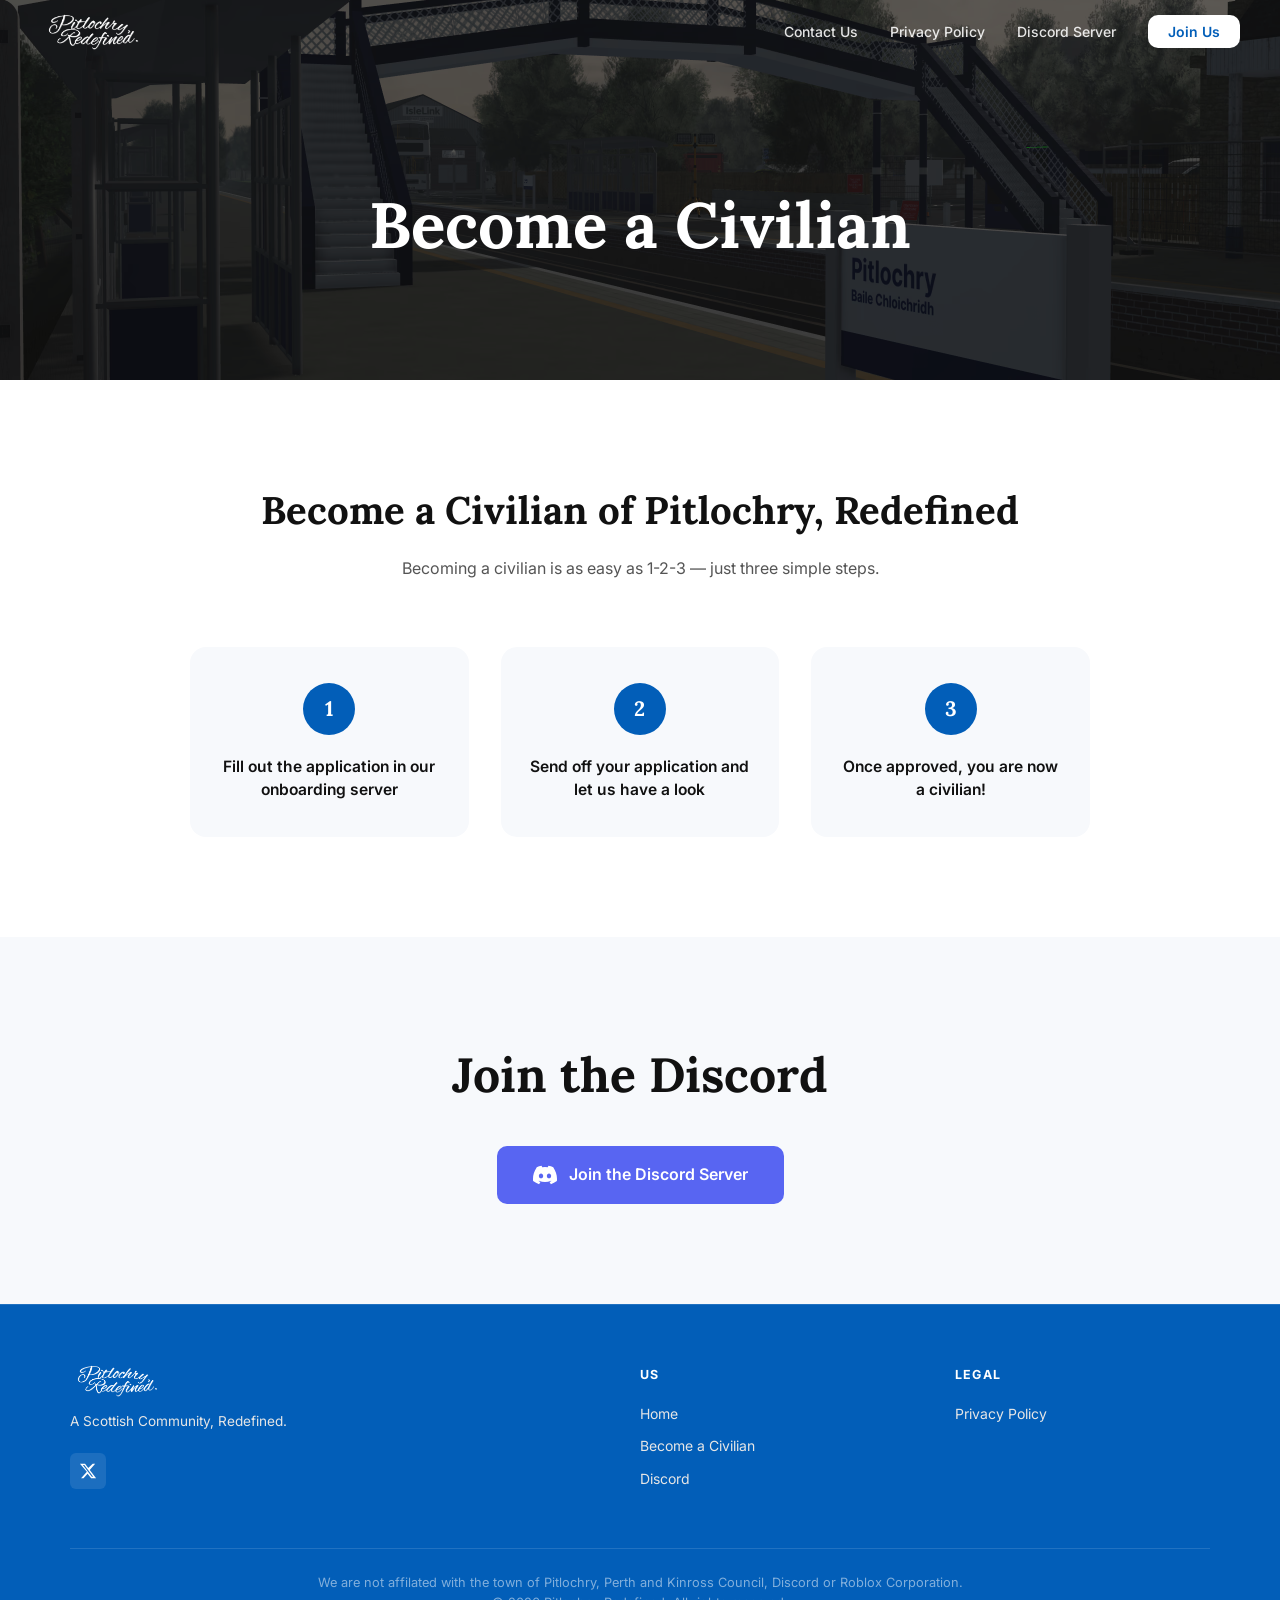
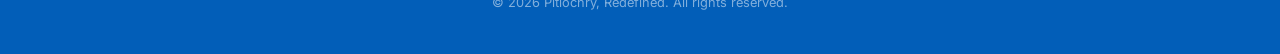
==== commit 4e0d6d57: "V3" ====
--- a/become-a-civilian/index.html
+++ b/become-a-civilian/index.html
@@ -1,4068 +1,125 @@
 <!DOCTYPE html>
-<html lang="en" data-redirect-timezone="1">
+<html lang="en">
 <head>
-    <meta charset="utf-8">
+  <meta charset="UTF-8">
+  <meta name="viewport" content="width=device-width, initial-scale=1.0">
+  <title>P.R. | Become a Civilian</title>
+  <meta name="description" content="Pitlochry, Redefined is a Scottish Roblox roleplay community. Learn how to become a civilian in three simple steps.">
 
+  <link rel="icon" href="../assets/images/XYk1rlV9fvzTDFTiQio9LXA8.png" media="(prefers-color-scheme: light)">
+  <link rel="icon" href="../assets/images/PYBCpuTBmB7kPug5AxsaWHs4.png" media="(prefers-color-scheme: dark)">
+  <link rel="apple-touch-icon" href="../assets/images/etuwbYIV7RaptzxkaW7KyOnoj3I.png">
 
-    <script>try { if (localStorage.get("__framer_force_showing_editorbar_since")) { const n = document.createElement("link"); n.rel = "modulepreload"; n.href = "https://framer.com/edit/init.mjs"; document.head.appendChild(n) } } catch (e) { }</script>
-
-
-
-    <meta name="viewport" content="width=device-width">
-    <meta name="generator" content="Framer f36d8c8">
-    <title>P.R. | Become a Civilian</title>
-    <meta name="description" content="Pitlochry, Redefined is a Scottish Roblox roleplay community.">
-    
-    
-    
-    <link href="https://framerusercontent.com/images/XYk1rlV9fvzTDFTiQio9LXA8.png" rel="icon" media="(prefers-color-scheme: light)">
-    <link href="https://framerusercontent.com/images/PYBCpuTBmB7kPug5AxsaWHs4.png" rel="icon" media="(prefers-color-scheme: dark)">
-    <link rel="apple-touch-icon" href="https://framerusercontent.com/images/etuwbYIV7RaptzxkaW7KyOnoj3I.png">
-
-    <meta property="og:type" content="website">
-    <meta property="og:title" content="Pitlochry, Redefined.">
-    <meta property="og:description" content="Pitlochry, Redefined is a Scottish Roblox roleplay community.">
-
-    <meta name="twitter:card" content="summary_large_image">
-    <meta name="twitter:title" content="Pitlochry, Redefined.">
-    <meta name="twitter:description" content="Pitlochry, Redefined is a Scottish Roblox roleplay community.">
-
-    <style data-framer-font-css="">
-        /* vietnamese */
-        @font-face {
-            font-family: 'Alex Brush';
-            font-style: normal;
-            font-weight: 400;
-            src: url(https://fonts.gstatic.com/s/alexbrush/v23/SZc83FzrJKuqFbwMKk6EhUrz7QtO.woff2) format('woff2');
-            unicode-range: U+0102-0103, U+0110-0111, U+0128-0129, U+0168-0169, U+01A0-01A1, U+01AF-01B0, U+0300-0301, U+0303-0304, U+0308-0309, U+0323, U+0329, U+1EA0-1EF9, U+20AB;
-        }
-        /* latin-ext */
-        @font-face {
-            font-family: 'Alex Brush';
-            font-style: normal;
-            font-weight: 400;
-            src: url(https://fonts.gstatic.com/s/alexbrush/v23/SZc83FzrJKuqFbwMKk6EhUvz7QtO.woff2) format('woff2');
-            unicode-range: U+0100-02BA, U+02BD-02C5, U+02C7-02CC, U+02CE-02D7, U+02DD-02FF, U+0304, U+0308, U+0329, U+1D00-1DBF, U+1E00-1E9F, U+1EF2-1EFF, U+2020, U+20A0-20AB, U+20AD-20C0, U+2113, U+2C60-2C7F, U+A720-A7FF;
-        }
-        /* latin */
-        @font-face {
-            font-family: 'Alex Brush';
-            font-style: normal;
-            font-weight: 400;
-            src: url(https://fonts.gstatic.com/s/alexbrush/v23/SZc83FzrJKuqFbwMKk6EhUXz7Q.woff2) format('woff2');
-            unicode-range: U+0000-00FF, U+0131, U+0152-0153, U+02BB-02BC, U+02C6, U+02DA, U+02DC, U+0304, U+0308, U+0329, U+2000-206F, U+20AC, U+2122, U+2191, U+2193, U+2212, U+2215, U+FEFF, U+FFFD;
-        }
-
-        @font-face {
-            font-family: "Inter";
-            src: url("https://framerusercontent.com/assets/5vvr9Vy74if2I6bQbJvbw7SY1pQ.woff2");
-            font-display: swap;
-            font-style: normal;
-            font-weight: 400;
-            unicode-range: U+0460-052F, U+1C80-1C88, U+20B4, U+2DE0-2DFF, U+A640-A69F, U+FE2E-FE2F
-        }
-
-        @font-face {
-            font-family: "Inter";
-            src: url("https://framerusercontent.com/assets/EOr0mi4hNtlgWNn9if640EZzXCo.woff2");
-            font-display: swap;
-            font-style: normal;
-            font-weight: 400;
-            unicode-range: U+0301, U+0400-045F, U+0490-0491, U+04B0-04B1, U+2116
-        }
-
-        @font-face {
-            font-family: "Inter";
-            src: url("https://framerusercontent.com/assets/Y9k9QrlZAqio88Klkmbd8VoMQc.woff2");
-            font-display: swap;
-            font-style: normal;
-            font-weight: 400;
-            unicode-range: U+1F00-1FFF
-        }
-
-        @font-face {
-            font-family: "Inter";
-            src: url("https://framerusercontent.com/assets/OYrD2tBIBPvoJXiIHnLoOXnY9M.woff2");
-            font-display: swap;
-            font-style: normal;
-            font-weight: 400;
-            unicode-range: U+0370-03FF
-        }
-
-        @font-face {
-            font-family: "Inter";
-            src: url("https://framerusercontent.com/assets/JeYwfuaPfZHQhEG8U5gtPDZ7WQ.woff2");
-            font-display: swap;
-            font-style: normal;
-            font-weight: 400;
-            unicode-range: U+0100-024F, U+0259, U+1E00-1EFF, U+2020, U+20A0-20AB, U+20AD-20CF, U+2113, U+2C60-2C7F, U+A720-A7FF
-        }
-
-        @font-face {
-            font-family: "Inter";
-            src: url("https://framerusercontent.com/assets/GrgcKwrN6d3Uz8EwcLHZxwEfC4.woff2");
-            font-display: swap;
-            font-style: normal;
-            font-weight: 400;
-            unicode-range: U+0000-00FF, U+0131, U+0152-0153, U+02BB-02BC, U+02C6, U+02DA, U+02DC, U+2000-206F, U+2070, U+2074-207E, U+2080-208E, U+20AC, U+2122, U+2191, U+2193, U+2212, U+2215, U+FEFF, U+FFFD
-        }
-
-        @font-face {
-            font-family: "Inter";
-            src: url("https://framerusercontent.com/assets/b6Y37FthZeALduNqHicBT6FutY.woff2");
-            font-display: swap;
-            font-style: normal;
-            font-weight: 400;
-            unicode-range: U+0102-0103, U+0110-0111, U+0128-0129, U+0168-0169, U+01A0-01A1, U+01AF-01B0, U+1EA0-1EF9, U+20AB
-        }
-
-        @font-face {
-            font-family: "Lora";
-            src: url("https://framerusercontent.com/third-party-assets/fontshare/wf/UZVLDSVSCU6EHBA34MAMH3Z2RHDHB3QE/2GS24NKY26JCCD3ZHG5B4BSZKB4M5UH3/FKKAYEWGEGLZTIS3AJ3RN5KHPKRTYLGL.woff2");
-            font-display: swap;
-            font-style: normal;
-            font-weight: 500
-        }
-
-        @font-face {
-            font-family: "Lora";
-            src: url("https://framerusercontent.com/third-party-assets/fontshare/wf/XKPJY3ZSUVQFS2W4WC5RDSDQZMJCKM2K/LN3QKDXOGSZ4KFDCY6RFVWPIXHDZPZVG/MDERQV6X2U5ARGQRZSXHPLMPXHJIHIQI.woff2");
-            font-display: swap;
-            font-style: normal;
-            font-weight: 700
-        }
-
-        @font-face {
-            font-family: "Lora";
-            src: url("https://framerusercontent.com/third-party-assets/fontshare/wf/MR5BT2YPOEXTQ4MEELWWJJ7NTKX2G5PM/KTOVFALLVL2MWILR5BZG42LMYPMDBWMV/EXS4XC5TKOJSULVQYC7H3KETY6RINWLE.woff2");
-            font-display: swap;
-            font-style: italic;
-            font-weight: 700
-        }
-
-        @font-face {
-            font-family: "Lora";
-            src: url("https://framerusercontent.com/third-party-assets/fontshare/wf/KLOD6VKCOK74SPLRCH3FTIRNKDK5X55V/FD7N5U2P6254FPQEXIDJ4NHL3GRV4LQV/EW63T7YXBPCICKVXWTFFEJZQTQXMHWBE.woff2");
-            font-display: swap;
-            font-style: italic;
-            font-weight: 500
-        }
-
-        @font-face {
-            font-family: "Lora";
-            src: url("https://framerusercontent.com/third-party-assets/fontshare/wf/YQA3KKRVULCXJDCXSAONFQCA74AMMQFS/RGNGUOW44MB34GT7X2FQPGZNLW2Z3P3F/ZAXBVAFTWGWMVEZN7M2EPCUJJ4KGZZCI.woff2");
-            font-display: swap;
-            font-style: normal;
-            font-weight: 400
-        }
-
-        @font-face {
-            font-family: "Lora";
-            src: url("https://framerusercontent.com/third-party-assets/fontshare/wf/TKLVZDTQCUHIWAN3QIZGCNX4HOOUXHFA/JM2JUOZH27EVDC6FKNUOYGZ3IADBKMM3/DJA2WADOVWLNFBBL4PE4KM6NGVIOXNBS.woff2");
-            font-display: swap;
-            font-style: italic;
-            font-weight: 400
-        }
-
-        @font-face {
-            font-family: "Lora";
-            src: url("https://framerusercontent.com/third-party-assets/fontshare/wf/LEPTJ56CXEIFZS2BZMKVGQGQR3J75WRT/47CWKKJO46R4EDFFM7QZRCL3WAPMSJU2/36HN3YOOACEGVWTJT3K4CDUJYXSWVW5S.woff2");
-            font-display: swap;
-            font-style: normal;
-            font-weight: 600
-        }
-
-        @font-face {
-            font-family: "Inter Placeholder";
-            src: local("Arial");
-            ascent-override: 89.79%;
-            descent-override: 22.36%;
-            line-gap-override: 0.00%;
-            size-adjust: 107.89%
-        }
-
-        @font-face {
-            font-family: "Lora Placeholder";
-            src: local("Times New Roman");
-            ascent-override: 87.53%;
-            descent-override: 23.84%;
-            line-gap-override: 0.00%;
-            size-adjust: 114.93%
-        }
-    </style>
-    <link href="https://fonts.gstatic.com" rel="preconnect" crossorigin="">
-    <meta name="robots" content="max-image-preview:large">
-    <style data-framer-css-ssr-minified="" data-framer-components="framer-lib-cursors-host framer-7oiHW PropertyOverrides framer-kpXpP framer-lib-combinedCSSRules framer-3nnRD framer-JdKrz framer-arc-text framer-gS9zB framer-8tIMB framer-FVoPi framer-6oirK framer-6FBmW framer-y9X6u framer-p4HsM framer-HShXw framer-6SQ6k framer-Kty8x framer-J9eHh framer-nCqPx">
-        html, body, #main {
-            box-sizing: border-box;
-            margin: 0;
-            padding: 0
-        }
-
-        :root {
-            -webkit-font-smoothing: antialiased;
-            -moz-osx-font-smoothing: grayscale
-        }
-
-        * {
-            box-sizing: border-box;
-            -webkit-font-smoothing: inherit
-        }
-
-        h1, h2, h3, h4, h5, h6, p, figure {
-            margin: 0
-        }
-
-        body, input, textarea, select, button {
-            font-family: sans-serif;
-            font-size: 12px
-        }
-
-        body {
-            --token-feecde84-d2df-406e-9c49-2b4dab446477: #218544;
-            --token-3f060a67-1a54-4056-ae06-80a5a9f52680: #000;
-            --token-c2105c81-6a43-4d77-a01f-e6f24156bb0c: #fff;
-            --token-fc4a3b89-96cf-4700-b0b8-8cf673cdd457: #555;
-            --token-50a40dbc-9e72-48ff-a286-4ee8d53e3e83: #ddd;
-            --token-75802f95-5097-44bd-bf15-824b741c43bf: #fff;
-            --token-21335f9b-21d7-468e-9b6f-305ea58e58b8: #f2f2f2
-        }
-
-        @supports (z-index:calc(infinity)) {
-            #__framer-badge-container {
-                --infinity: infinity
-            }
-        }
-
-        #__framer-badge-container {
-            pointer-events: none;
-            width: 100%;
-            z-index: calc(var(--infinity,2147480000));
-            justify-content: flex-end;
-            padding: 20px;
-            display: flex;
-            position: fixed;
-            bottom: 0
-        }
-
-        @supports (background:-webkit-named-image(i)) and (not (grid-template-rows:subgrid)) {
-            body {
-                --framer-will-change-override: transform
-            }
-        }
-
-        @supports (background:-webkit-named-image(i)) and (not (position-area:top right)) {
-            body {
-                --framer-will-change-filter-override: filter
-            }
-        }
-
-        [data-framer-component-type=Text] div div span, [data-framer-component-type=Text] a div span, [data-framer-component-type=Text] span span span, [data-framer-component-type=Text] p span span, [data-framer-component-type=Text] h1 span span, [data-framer-component-type=Text] h2 span span, [data-framer-component-type=Text] h3 span span, [data-framer-component-type=Text] h4 span span, [data-framer-component-type=Text] h5 span span, [data-framer-component-type=Text] h6 span span, [data-framer-component-type=Text] a {
-            font-family: var(--font-family);
-            font-style: var(--font-style);
-            font-weight: min(calc(var(--framer-font-weight-increase,0) + var(--font-weight,400)),900);
-            color: var(--text-color);
-            letter-spacing: var(--letter-spacing);
-            font-size: var(--font-size);
-            text-transform: var(--text-transform);
-            --text-decoration: var(--framer-text-decoration-style,solid)var(--framer-text-decoration,none)var(--framer-text-decoration-color,currentcolor)var(--framer-text-decoration-thickness,auto);
-            --text-decoration-skip-ink: var(--framer-text-decoration-skip-ink);
-            --text-underline-offset: var(--framer-text-decoration-offset);
-            line-height: var(--line-height);
-            --font-family: var(--framer-font-family);
-            --font-style: var(--framer-font-style);
-            --font-weight: var(--framer-font-weight);
-            --text-color: var(--framer-text-color);
-            --letter-spacing: var(--framer-letter-spacing);
-            --font-size: var(--framer-font-size);
-            --text-transform: var(--framer-text-transform);
-            --line-height: var(--framer-line-height)
-        }
-
-        @supports not (color:color(display-p3 1 1 1)) {
-            p.framer-text, div.framer-text, h1.framer-text, h2.framer-text, h3.framer-text, h4.framer-text, h5.framer-text, h6.framer-text, li.framer-text, ol.framer-text, ul.framer-text, span.framer-text:not([data-text-fill]) {
-                color: var(--framer-blockquote-text-color-rgb,var(--framer-blockquote-text-color,var(--framer-text-color-rgb,var(--framer-text-color,#000))));
-                -webkit-text-stroke-color: var(--framer-text-stroke-color-rgb,var(--framer-text-stroke-color,initial))
-            }
-
-            mark.framer-text {
-                background-color: var(--framer-blockquote-text-background-color-rgb,var(--framer-blockquote-text-background-color,var(--framer-text-background-color-rgb,var(--framer-text-background-color,initial))))
-            }
-        }
-
-        @supports not (color:color(display-p3 1 1 1)) {
-            code.framer-text, code.framer-text span.framer-text:not([data-text-fill]) {
-                color: var(--framer-blockquote-text-color-rgb,var(--framer-blockquote-text-color,var(--framer-code-text-color-rgb,var(--framer-code-text-color,var(--framer-text-color-rgb,var(--framer-text-color,#000))))))
-            }
-        }
-
-        @supports not (color:color(display-p3 1 1 1)) {
-            a.framer-text, span.framer-text[data-nested-link] {
-                color: var(--framer-blockquote-text-color-rgb,var(--framer-blockquote-text-color,var(--framer-link-text-color-rgb,var(--framer-link-text-color,var(--framer-text-color-rgb,var(--framer-text-color,#000))))));
-                background-color: var(--framer-link-text-background-color-rgb,var(--framer-link-text-background-color,initial));
-                -webkit-text-decoration-color: var(--framer-link-text-decoration-color-rgb,var(--framer-link-text-decoration-color,var(--framer-text-decoration-color-rgb,var(--framer-text-decoration-color,currentcolor))));
-                text-decoration-color: var(--framer-link-text-decoration-color-rgb,var(--framer-link-text-decoration-color,var(--framer-text-decoration-color-rgb,var(--framer-text-decoration-color,currentcolor))))
-            }
-        }
-
-        @supports not (color:color(display-p3 1 1 1)) {
-            code.framer-text a.framer-text, code.framer-text a.framer-text span.framer-text:not([data-text-fill]), code.framer-text span.framer-text[data-nested-link], code.framer-text span.framer-text[data-nested-link] span.framer-text:not([data-text-fill]) {
-                color: var(--framer-blockquote-text-color-rgb,var(--framer-blockquote-text-color,var(--framer-link-text-color-rgb,var(--framer-link-text-color,var(--framer-code-text-color-rgb,var(--framer-code-text-color,var(--framer-text-color-rgb,var(--framer-text-color,#000))))))))
-            }
-        }
-
-        @supports not (color:color(display-p3 1 1 1)) {
-            a.framer-text:hover, span.framer-text[data-nested-link]:hover {
-                color: var(--framer-link-hover-text-color-rgb,var(--framer-link-hover-text-color,var(--framer-blockquote-text-color-rgb,var(--framer-blockquote-text-color,var(--framer-link-text-color-rgb,var(--framer-link-text-color,var(--framer-text-color-rgb,var(--framer-text-color,#000))))))));
-                background-color: var(--framer-link-hover-text-background-color-rgb,var(--framer-link-hover-text-background-color,var(--framer-link-text-background-color-rgb,var(--framer-link-text-background-color,var(--framer-text-background-color-rgb,var(--framer-text-background-color,initial))))));
-                -webkit-text-decoration-color: var(--framer-link-hover-text-decoration-color-rgb,var(--framer-link-hover-text-decoration-color,var(--framer-link-text-decoration-color-rgb,var(--framer-link-text-decoration-color,var(--framer-text-decoration-color-rgb,var(--framer-text-decoration-color,currentcolor))))));
-                text-decoration-color: var(--framer-link-hover-text-decoration-color-rgb,var(--framer-link-hover-text-decoration-color,var(--framer-link-text-decoration-color-rgb,var(--framer-link-text-decoration-color,var(--framer-text-decoration-color-rgb,var(--framer-text-decoration-color,currentcolor))))))
-            }
-        }
-
-        @supports not (color:color(display-p3 1 1 1)) {
-            code.framer-text a.framer-text:hover, code.framer-text span.framer-text[data-nested-link]:hover {
-                color: var(--framer-link-hover-text-color-rgb,var(--framer-link-hover-text-color,var(--framer-blockquote-text-color-rgb,var(--framer-blockquote-text-color,var(--framer-link-text-color-rgb,var(--framer-link-text-color,var(--framer-code-text-color-rgb,var(--framer-code-text-color,var(--framer-text-color-rgb,var(--framer-text-color,#000))))))))))
-            }
-        }
-
-        @supports not (color:color(display-p3 1 1 1)) {
-            a.framer-text[data-framer-page-link-current], span.framer-text[data-framer-page-link-current] {
-                color: var(--framer-link-current-text-color-rgb,var(--framer-link-current-text-color,var(--framer-link-text-color-rgb,var(--framer-link-text-color,var(--framer-text-color-rgb,var(--framer-text-color,#000))))));
-                background-color: var(--framer-link-current-text-background-color-rgb,var(--framer-link-current-text-background-color,var(--framer-link-text-background-color-rgb,var(--framer-link-text-background-color,var(--framer-text-background-color-rgb,var(--framer-text-background-color,initial))))));
-                -webkit-text-decoration-color: var(--framer-link-current-text-decoration-color-rgb,var(--framer-link-current-text-decoration-color,var(--framer-link-text-decoration-color-rgb,var(--framer-link-text-decoration-color,var(--framer-text-decoration-color-rgb,var(--framer-text-decoration-color,currentcolor))))));
-                text-decoration-color: var(--framer-link-current-text-decoration-color-rgb,var(--framer-link-current-text-decoration-color,var(--framer-link-text-decoration-color-rgb,var(--framer-link-text-decoration-color,var(--framer-text-decoration-color-rgb,var(--framer-text-decoration-color,currentcolor))))))
-            }
-        }
-
-        @supports not (color:color(display-p3 1 1 1)) {
-            code.framer-text a.framer-text[data-framer-page-link-current], code.framer-text a.framer-text[data-framer-page-link-current] span.framer-text:not([data-text-fill]), code.framer-text span.framer-text[data-framer-page-link-current], code.framer-text span.framer-text[data-framer-page-link-current] span.framer-text:not([data-text-fill]) {
-                color: var(--framer-link-current-text-color-rgb,var(--framer-link-current-text-color,var(--framer-link-text-color-rgb,var(--framer-link-text-color,var(--framer-code-text-color-rgb,var(--framer-code-text-color,var(--framer-text-color-rgb,var(--framer-text-color,#000))))))));
-                background-color: var(--framer-link-current-text-background-color-rgb,var(--framer-link-current-text-background-color,var(--framer-link-text-background-color-rgb,var(--framer-link-text-background-color,var(--framer-text-background-color-rgb,var(--framer-text-background-color,initial))))))
-            }
-        }
-
-        @supports not (color:color(display-p3 1 1 1)) {
-            a.framer-text[data-framer-page-link-current]:hover, span.framer-text[data-framer-page-link-current]:hover {
-                color: var(--framer-link-hover-text-color-rgb,var(--framer-link-hover-text-color,var(--framer-link-current-text-color-rgb,var(--framer-link-current-text-color,var(--framer-link-text-color-rgb,var(--framer-link-text-color,var(--framer-code-text-color-rgb,var(--framer-code-text-color,var(--framer-text-color-rgb,var(--framer-text-color,#000))))))))));
-                background-color: var(--framer-link-hover-text-background-color-rgb,var(--framer-link-hover-text-background-color,var(--framer-link-current-text-background-color-rgb,var(--framer-link-current-text-background-color,var(--framer-link-text-background-color-rgb,var(--framer-link-text-background-color,initial))))));
-                -webkit-text-decoration-color: var(--framer-link-hover-text-decoration-color-rgb,var(--framer-link-hover-text-decoration-color,var(--framer-link-current-text-decoration-color-rgb,var(--framer-link-current-text-decoration-color,var(--framer-link-text-decoration-color-rgb,var(--framer-link-text-decoration-color,var(--framer-text-decoration-color-rgb,var(--framer-text-decoration-color,currentcolor))))))));
-                text-decoration-color: var(--framer-link-hover-text-decoration-color-rgb,var(--framer-link-hover-text-decoration-color,var(--framer-link-current-text-decoration-color-rgb,var(--framer-link-current-text-decoration-color,var(--framer-link-text-decoration-color-rgb,var(--framer-link-text-decoration-color,var(--framer-text-decoration-color-rgb,var(--framer-text-decoration-color,currentcolor))))))))
-            }
-        }
-
-        @supports not (color:color(display-p3 1 1 1)) {
-            code.framer-text a.framer-text[data-framer-page-link-current]:hover, code.framer-text a.framer-text[data-framer-page-link-current]:hover span.framer-text:not([data-text-fill]), code.framer-text span.framer-text[data-framer-page-link-current]:hover, code.framer-text span.framer-text[data-framer-page-link-current]:hover span.framer-text:not([data-text-fill]) {
-                color: var(--framer-link-hover-text-color-rgb,var(--framer-link-hover-text-color,var(--framer-link-current-text-color-rgb,var(--framer-link-current-text-color,var(--framer-link-text-color-rgb,var(--framer-link-text-color,var(--framer-code-text-color-rgb,var(--framer-code-text-color,var(--framer-text-color-rgb,var(--framer-text-color,#000))))))))));
-                background-color: var(--framer-link-hover-text-background-color-rgb,var(--framer-link-hover-text-background-color,var(--framer-link-current-text-background-color-rgb,var(--framer-link-current-text-background-color,var(--framer-link-text-background-color-rgb,var(--framer-link-text-background-color,initial))))))
-            }
-        }
-
-        @supports not (aspect-ratio:1) {
-            .framer-text-module:not([data-width=fit])[style*=aspect-ratio] {
-                position: relative !important
-            }
-
-                .framer-text-module:not([data-width=fit])[style*=aspect-ratio]:before {
-                    content: "";
-                    padding-bottom: calc(100%/calc(var(--aspect-ratio)));
-                    display: block
-                }
-
-                .framer-text-module[data-width=fill] > :first-child, .framer-text-module[data-width=fill] > .ssr-variant > :first-child, .framer-text-module:not([data-width=fit])[style*=aspect-ratio] > :first-child, .framer-text-module:not([data-width=fit])[style*=aspect-ratio] > .ssr-variant > :first-child {
-                    position: absolute;
-                    top: 0;
-                    left: 0;
-                    height: 100% !important
-                }
-        }
-
-        @supports not (overflow:clip) {
-            :root {
-                --overflow-clip-fallback: hidden
-            }
-        }
-
-        @supports (background:-webkit-named-image(i)) and (not (contain-intrinsic-size:inherit)) {
-            div.framer-text, p.framer-text, h1.framer-text, h2.framer-text, h3.framer-text, h4.framer-text, h5.framer-text, h6.framer-text, ol.framer-text, ul.framer-text, li.framer-text, blockquote.framer-text, .framer-text.framer-image {
-                display: var(--text-truncation-display-inline-for-safari-16,revert)
-            }
-
-                div.framer-text:after, p.framer-text:after, h1.framer-text:after, h2.framer-text:after, h3.framer-text:after, h4.framer-text:after, h5.framer-text:after, h6.framer-text:after, ol.framer-text:after, ul.framer-text:after, li.framer-text:after, blockquote.framer-text:after, .framer-text.framer-image:after {
-                    content: var(--text-truncation-line-break-for-safari-16);
-                    white-space: pre
-                }
-
-            .framer-text.framer-text-module, .framer-text.framer-table-wrapper {
-                display: var(--text-truncation-display-none-for-safari-16,revert)
-            }
-
-            p.framer-text[data-text-fill] {
-                display: var(--text-truncation-display-inline-for-safari-16,inline-block)
-            }
-        }
-
-        @supports (corner-shape:superellipse(2)) {
-            :root {
-                --one-if-corner-shape-supported: 1
-            }
-        }
-
-        .framer-cursor-none, .framer-cursor-none * {
-            cursor: none !important
-        }
-
-        .framer-pointer-events-none, .framer-pointer-events-none * {
-            pointer-events: none !important
-        }
-
-        @supports (aspect-ratio:1) {
-            body {
-                --framer-aspect-ratio-supported: auto
-            }
-        }
-
-        .framer-7oiHW.framer-gngo97, .framer-7oiHW .framer-gngo97 {
-            display: block
-        }
-
-        .framer-7oiHW.framer-17jsvpo {
-            background-color: var(--token-75802f95-5097-44bd-bf15-824b741c43bf,#fff);
-            flex-flow: column;
-            place-content: center flex-start;
-            align-items: center;
-            gap: 0;
-            width: 100%;
-            height: min-content;
-            padding: 0;
-            display: flex;
-            position: relative;
-            overflow: hidden
-        }
-
-        .framer-7oiHW .framer-1s8h12k-container {
-            z-index: 10;
-            flex: none;
-            order: -1000;
-            width: 100%;
-            height: auto;
-            position: absolute;
-            top: 0;
-            left: 0
-        }
-
-        .framer-7oiHW .framer-1chbb19 {
-            background: 0 0;
-            flex-grow: 1;
-            width: 0;
-            height: 0;
-            margin: 0;
-            position: relative
-        }
-
-        .framer-7oiHW .framer-19mouek-container {
-            flex: none;
-            order: 1002;
-            width: 100%;
-            height: auto;
-            position: relative
-        }
-
-        .framer-7oiHW .framer-1yr9smx-container {
-            flex: none;
-            order: 1003;
-            width: 100%;
-            height: auto;
-            position: relative
-        }
-
-        [data-layout-template=true] > #overlay {
-            margin-bottom: 0
-        }
-
-        .ssr-variant {
-            display: contents
-        }
-
-        @supports (aspect-ratio:1) {
-            body {
-                --framer-aspect-ratio-supported: auto
-            }
-        }
-
-        .framer-kpXpP.framer-1rv4dcs, .framer-kpXpP .framer-1rv4dcs {
-            display: block
-        }
-
-        .framer-kpXpP.framer-1hfibzc {
-            flex-flow: column;
-            place-content: center;
-            align-items: center;
-            gap: 10px;
-            width: 1200px;
-            height: min-content;
-            padding: 25px 30px 0;
-            display: flex;
-            position: relative;
-            overflow: hidden
-        }
-
-        .framer-kpXpP .framer-10f7qba {
-            will-change: var(--framer-will-change-override,transform);
-            z-index: 10;
-            flex-flow: column;
-            flex: none;
-            place-content: center;
-            align-items: center;
-            gap: 10px;
-            width: 100%;
-            max-width: 1200px;
-            height: min-content;
-            padding: 20px;
-            display: flex;
-            position: relative;
-            overflow: hidden
-        }
-
-        .framer-kpXpP .framer-1b88hcm {
-            will-change: var(--framer-will-change-override,transform);
-            z-index: 0;
-            flex: none;
-            width: 100%;
-            height: 100%;
-            position: absolute;
-            top: 0;
-            left: 0%;
-            overflow: hidden
-        }
-
-        .framer-kpXpP .framer-cn1ar4 {
-            flex-flow: row;
-            flex: none;
-            place-content: center;
-            align-items: center;
-            gap: 10px;
-            width: 100%;
-            height: min-content;
-            padding: 0;
-            display: flex;
-            position: relative;
-            overflow: hidden
-        }
-
-        .framer-kpXpP .framer-8t830s {
-            flex-flow: row;
-            flex: 1 0 0;
-            place-content: center flex-start;
-            align-items: center;
-            gap: 10px;
-            width: 1px;
-            max-width: 300px;
-            height: min-content;
-            padding: 0;
-            display: flex;
-            position: relative;
-            overflow: hidden
-        }
-
-        .framer-kpXpP .framer-wg198g {
-            aspect-ratio: 6.59494;
-            height: var(--framer-aspect-ratio-supported,45px);
-            flex: none;
-            width: 298px;
-            text-decoration: none;
-            position: relative;
-            overflow: visible
-        }
-
-        .framer-kpXpP .framer-1sbvwku {
-            flex: none;
-            width: 40px;
-            height: 40px;
-            position: relative;
-            overflow: hidden
-        }
-
-        .framer-kpXpP .framer-128szb9 {
-            will-change: var(--framer-will-change-override,transform);
-            flex: none;
-            width: 20px;
-            height: 2px;
-            position: absolute;
-            top: calc(62.5% - 1px);
-            left: calc(50% - 10px);
-            overflow: hidden
-        }
-
-        .framer-kpXpP .framer-1ezs5u0 {
-            will-change: var(--framer-will-change-override,transform);
-            flex: none;
-            width: 15px;
-            height: 2px;
-            position: absolute;
-            top: calc(37.5% - 1px);
-            left: calc(55% - 7.5px);
-            overflow: hidden
-        }
-
-        .framer-kpXpP .framer-1xbqksj {
-            flex-flow: row;
-            flex: 1 0 0;
-            place-content: center flex-end;
-            align-items: center;
-            gap: 60px;
-            width: 1px;
-            height: min-content;
-            padding: 0;
-            display: flex;
-            position: relative;
-            overflow: hidden
-        }
-
-        .framer-kpXpP .framer-7clggo {
-            flex-flow: row;
-            flex: none;
-            place-content: center;
-            align-items: center;
-            gap: 30px;
-            width: min-content;
-            height: min-content;
-            padding: 0;
-            display: flex;
-            position: relative;
-            overflow: hidden
-        }
-
-        .framer-kpXpP .framer-1g7v9po, .framer-kpXpP .framer-j6wt3c, .framer-kpXpP .framer-ytpf5b {
-            white-space: pre;
-            flex: none;
-            width: auto;
-            height: auto;
-            position: relative
-        }
-
-        .framer-kpXpP .framer-17ob0no-container {
-            flex: none;
-            width: auto;
-            height: auto;
-            position: relative
-        }
-
-        .framer-kpXpP.framer-v-k3uwfa.framer-1hfibzc {
-            width: 810px;
-            padding: 20px 30px
-        }
-
-        .framer-kpXpP.framer-v-k3uwfa .framer-10f7qba {
-            max-width: 850px
-        }
-
-        .framer-kpXpP.framer-v-k3uwfa .framer-8t830s {
-            max-width: 150px
-        }
-
-        .framer-kpXpP.framer-v-k3uwfa .framer-1xbqksj {
-            gap: 40px
-        }
-
-        .framer-kpXpP.framer-v-k3uwfa .framer-7clggo {
-            gap: 20px
-        }
-
-        .framer-kpXpP.framer-v-1a9sn1p.framer-1hfibzc, .framer-kpXpP.framer-v-1v6roog.framer-1hfibzc {
-            width: 390px;
-            padding: 20px;
-            overflow: visible
-        }
-
-        .framer-kpXpP.framer-v-1a9sn1p .framer-10f7qba, .framer-kpXpP.framer-v-1v6roog .framer-10f7qba {
-            will-change: unset;
-            max-width: 400px;
-            padding: 15px 20px;
-            overflow: visible
-        }
-
-        .framer-kpXpP.framer-v-1a9sn1p .framer-cn1ar4, .framer-kpXpP.framer-v-1v6roog .framer-cn1ar4 {
-            overflow: visible
-        }
-
-        .framer-kpXpP.framer-v-1a9sn1p .framer-8t830s, .framer-kpXpP.framer-v-1v6roog .framer-8t830s {
-            gap: unset;
-            max-width: unset;
-            justify-content: space-between
-        }
-
-        .framer-kpXpP.framer-v-1a9sn1p .framer-wg198g {
-            height: var(--framer-aspect-ratio-supported,15px);
-            width: 100px
-        }
-
-        .framer-kpXpP.framer-v-1a9sn1p .framer-1sbvwku, .framer-kpXpP.framer-v-1v6roog .framer-1sbvwku, .framer-kpXpP.framer-v-1v6roog .framer-1g7v9po, .framer-kpXpP.framer-v-1v6roog .framer-ytpf5b {
-            cursor: pointer
-        }
-
-        .framer-kpXpP.framer-v-1v6roog .framer-wg198g {
-            cursor: pointer;
-            height: var(--framer-aspect-ratio-supported,15px);
-            width: 100px
-        }
-
-        .framer-kpXpP.framer-v-1v6roog .framer-128szb9 {
-            top: calc(50% - 1px)
-        }
-
-        .framer-kpXpP.framer-v-1v6roog .framer-1ezs5u0 {
-            width: 20px;
-            top: calc(50% - 1px);
-            left: calc(50% - 10px)
-        }
-
-        .framer-kpXpP.framer-v-1v6roog .framer-1xbqksj {
-            will-change: var(--framer-will-change-override,transform);
-            z-index: 1;
-            flex-direction: column;
-            flex: none;
-            gap: 20px;
-            width: 100%;
-            padding: 40px;
-            position: absolute;
-            top: 50px;
-            left: 0
-        }
-
-        .framer-kpXpP.framer-v-1v6roog .framer-7clggo {
-            flex-direction: column;
-            gap: 15px
-        }
-
-        .framer-PgdGr .framer-styles-preset-m6b2t1:not(.rich-text-wrapper), .framer-PgdGr .framer-styles-preset-m6b2t1.rich-text-wrapper p {
-            --framer-font-family: "Lora","Lora Placeholder",serif;
-            --framer-font-family-bold: "Lora","Lora Placeholder",serif;
-            --framer-font-family-bold-italic: "Lora","Lora Placeholder",serif;
-            --framer-font-family-italic: "Lora","Lora Placeholder",serif;
-            --framer-font-open-type-features: normal;
-            --framer-font-size: calc(var(--framer-root-font-size,1rem)*1);
-            --framer-font-style: normal;
-            --framer-font-style-bold: normal;
-            --framer-font-style-bold-italic: italic;
-            --framer-font-style-italic: italic;
-            --framer-font-variation-axes: normal;
-            --framer-font-weight: 400;
-            --framer-font-weight-bold: 700;
-            --framer-font-weight-bold-italic: 700;
-            --framer-font-weight-italic: 400;
-            --framer-letter-spacing: -.03em;
-            --framer-line-height: 1.9em;
-            --framer-paragraph-spacing: 20px;
-            --framer-text-alignment: start;
-            --framer-text-color: var(--token-c2105c81-6a43-4d77-a01f-e6f24156bb0c,#fff);
-            --framer-text-decoration: none;
-            --framer-text-stroke-color: initial;
-            --framer-text-stroke-width: initial;
-            --framer-text-transform: none
-        }
-
-        .framer-yv3Cw .framer-styles-preset-v40hwg:not(.rich-text-wrapper), .framer-yv3Cw .framer-styles-preset-v40hwg.rich-text-wrapper a {
-            --framer-link-current-text-decoration: none;
-            --framer-link-hover-text-decoration: none;
-            --framer-link-text-color: #fff;
-            --framer-link-text-decoration: none
-        }
-
-        @media (max-width:1199px) and (min-width:810px) {
-            .framer-rL6FT .framer-styles-preset-z8wyrj:not(.rich-text-wrapper), .framer-rL6FT .framer-styles-preset-z8wyrj.rich-text-wrapper p {
-                --framer-font-family: "Lora","Lora Placeholder",serif;
-                --framer-font-family-bold: "Lora","Lora Placeholder",serif;
-                --framer-font-family-bold-italic: "Lora","Lora Placeholder",serif;
-                --framer-font-family-italic: "Lora","Lora Placeholder",serif;
-                --framer-font-open-type-features: normal;
-                --framer-font-size: calc(var(--framer-root-font-size,1rem)*.95);
-                --framer-font-style: normal;
-                --framer-font-style-bold: normal;
-                --framer-font-style-bold-italic: italic;
-                --framer-font-style-italic: italic;
-                --framer-font-variation-axes: normal;
-                --framer-font-weight: 400;
-                --framer-font-weight-bold: 700;
-                --framer-font-weight-bold-italic: 700;
-                --framer-font-weight-italic: 400;
-                --framer-letter-spacing: -.03em;
-                --framer-line-height: 1.7em;
-                --framer-paragraph-spacing: 20px;
-                --framer-text-alignment: start;
-                --framer-text-color: var(--token-fc4a3b89-96cf-4700-b0b8-8cf673cdd457,#555);
-                --framer-text-decoration: none;
-                --framer-text-stroke-color: initial;
-                --framer-text-stroke-width: initial;
-                --framer-text-transform: none
-            }
-        }
-
-        @media (max-width:809px) and (min-width:0) {
-            .framer-rL6FT .framer-styles-preset-z8wyrj:not(.rich-text-wrapper), .framer-rL6FT .framer-styles-preset-z8wyrj.rich-text-wrapper p {
-                --framer-font-family: "Lora","Lora Placeholder",serif;
-                --framer-font-family-bold: "Lora","Lora Placeholder",serif;
-                --framer-font-family-bold-italic: "Lora","Lora Placeholder",serif;
-                --framer-font-family-italic: "Lora","Lora Placeholder",serif;
-                --framer-font-open-type-features: normal;
-                --framer-font-size: calc(var(--framer-root-font-size,1rem)*.95);
-                --framer-font-style: normal;
-                --framer-font-style-bold: normal;
-                --framer-font-style-bold-italic: italic;
-                --framer-font-style-italic: italic;
-                --framer-font-variation-axes: normal;
-                --framer-font-weight: 400;
-                --framer-font-weight-bold: 700;
-                --framer-font-weight-bold-italic: 700;
-                --framer-font-weight-italic: 400;
-                --framer-letter-spacing: -.03em;
-                --framer-line-height: 1.7em;
-                --framer-paragraph-spacing: 20px;
-                --framer-text-alignment: start;
-                --framer-text-color: var(--token-fc4a3b89-96cf-4700-b0b8-8cf673cdd457,#555);
-                --framer-text-decoration: none;
-                --framer-text-stroke-color: initial;
-                --framer-text-stroke-width: initial;
-                --framer-text-transform: none
-            }
-        }
-
-        .framer-kpXpP[data-border=true]:after, .framer-kpXpP [data-border=true]:after {
-            content: "";
-            border-width: var(--border-top-width,0)var(--border-right-width,0)var(--border-bottom-width,0)var(--border-left-width,0);
-            border-color: var(--border-color,none);
-            border-style: var(--border-style,none);
-            box-sizing: border-box;
-            border-radius: inherit;
-            corner-shape: inherit;
-            pointer-events: none;
-            width: 100%;
-            height: 100%;
-            position: absolute;
-            top: 0;
-            left: 0
-        }
-
-        body {
-            --framer-will-change-override: none
-        }
-
-        @supports (background:-webkit-named-image(i)) and (not (grid-template-rows:subgrid)) {
-            body {
-                --framer-will-change-override: transform
-            }
-        }
-
-        body {
-            --framer-will-change-filter-override: none
-        }
-
-        @supports (background:-webkit-named-image(i)) and (not (position-area:top right)) {
-            body {
-                --framer-will-change-filter-override: filter
-            }
-        }
-
-        [data-framer-component-type] {
-            position: absolute
-        }
-
-        [data-framer-component-type=Text] {
-            cursor: inherit
-        }
-
-        [data-framer-component-text-autosized] * {
-            white-space: pre
-        }
-
-        [data-framer-component-type=Text] > * {
-            text-align: var(--framer-text-alignment,start)
-        }
-
-        [data-framer-component-type=Text] span span, [data-framer-component-type=Text] p span, [data-framer-component-type=Text] h1 span, [data-framer-component-type=Text] h2 span, [data-framer-component-type=Text] h3 span, [data-framer-component-type=Text] h4 span, [data-framer-component-type=Text] h5 span, [data-framer-component-type=Text] h6 span {
-            display: block
-        }
-
-            [data-framer-component-type=Text] span span span, [data-framer-component-type=Text] p span span, [data-framer-component-type=Text] h1 span span, [data-framer-component-type=Text] h2 span span, [data-framer-component-type=Text] h3 span span, [data-framer-component-type=Text] h4 span span, [data-framer-component-type=Text] h5 span span, [data-framer-component-type=Text] h6 span span {
-                display: unset
-            }
-
-            [data-framer-component-type=Text] div div span, [data-framer-component-type=Text] a div span, [data-framer-component-type=Text] span span span, [data-framer-component-type=Text] p span span, [data-framer-component-type=Text] h1 span span, [data-framer-component-type=Text] h2 span span, [data-framer-component-type=Text] h3 span span, [data-framer-component-type=Text] h4 span span, [data-framer-component-type=Text] h5 span span, [data-framer-component-type=Text] h6 span span, [data-framer-component-type=Text] a {
-                font-family: var(--font-family);
-                font-style: var(--font-style);
-                font-weight: min(calc(var(--framer-font-weight-increase,0) + var(--font-weight,400)),900);
-                color: var(--text-color);
-                letter-spacing: var(--letter-spacing);
-                font-size: var(--font-size);
-                text-transform: var(--text-transform);
-                --text-decoration: var(--framer-text-decoration-style,solid)var(--framer-text-decoration,none)var(--framer-text-decoration-color,currentcolor)var(--framer-text-decoration-thickness,auto);
-                --text-decoration-skip-ink: var(--framer-text-decoration-skip-ink);
-                --text-underline-offset: var(--framer-text-decoration-offset);
-                line-height: var(--line-height);
-                --font-family: var(--framer-font-family);
-                --font-style: var(--framer-font-style);
-                --font-weight: var(--framer-font-weight);
-                --text-color: var(--framer-text-color);
-                --letter-spacing: var(--framer-letter-spacing);
-                --font-size: var(--framer-font-size);
-                --text-transform: var(--framer-text-transform);
-                --line-height: var(--framer-line-height)
-            }
-
-                [data-framer-component-type=Text] a, [data-framer-component-type=Text] a div span, [data-framer-component-type=Text] a span span span, [data-framer-component-type=Text] a p span span, [data-framer-component-type=Text] a h1 span span, [data-framer-component-type=Text] a h2 span span, [data-framer-component-type=Text] a h3 span span, [data-framer-component-type=Text] a h4 span span, [data-framer-component-type=Text] a h5 span span, [data-framer-component-type=Text] a h6 span span {
-                    --font-family: var(--framer-link-font-family,var(--framer-font-family));
-                    --font-style: var(--framer-link-font-style,var(--framer-font-style));
-                    --font-weight: var(--framer-link-font-weight,var(--framer-font-weight));
-                    --text-color: var(--framer-link-text-color,var(--framer-text-color));
-                    --font-size: var(--framer-link-font-size,var(--framer-font-size));
-                    --text-transform: var(--framer-link-text-transform,var(--framer-text-transform));
-                    --text-decoration: var(--framer-link-text-decoration-style,var(--framer-text-decoration-style,solid))var(--framer-link-text-decoration,var(--framer-text-decoration,none))var(--framer-link-text-decoration-color,var(--framer-text-decoration-color,currentcolor))var(--framer-link-text-decoration-thickness,var(--framer-text-decoration-thickness,auto));
-                    --text-decoration-skip-ink: var(--framer-link-text-decoration-skip-ink,var(--framer-text-decoration-skip-ink));
-                    --text-underline-offset: var(--framer-link-text-decoration-offset,var(--framer-text-decoration-offset))
-                }
-
-                    [data-framer-component-type=Text] a:hover, [data-framer-component-type=Text] a div span:hover, [data-framer-component-type=Text] a span span span:hover, [data-framer-component-type=Text] a p span span:hover, [data-framer-component-type=Text] a h1 span span:hover, [data-framer-component-type=Text] a h2 span span:hover, [data-framer-component-type=Text] a h3 span span:hover, [data-framer-component-type=Text] a h4 span span:hover, [data-framer-component-type=Text] a h5 span span:hover, [data-framer-component-type=Text] a h6 span span:hover {
-                        --font-family: var(--framer-link-hover-font-family,var(--framer-link-font-family,var(--framer-font-family)));
-                        --font-style: var(--framer-link-hover-font-style,var(--framer-link-font-style,var(--framer-font-style)));
-                        --font-weight: var(--framer-link-hover-font-weight,var(--framer-link-font-weight,var(--framer-font-weight)));
-                        --text-color: var(--framer-link-hover-text-color,var(--framer-link-text-color,var(--framer-text-color)));
-                        --font-size: var(--framer-link-hover-font-size,var(--framer-link-font-size,var(--framer-font-size)));
-                        --text-transform: var(--framer-link-hover-text-transform,var(--framer-link-text-transform,var(--framer-text-transform)));
-                        --text-decoration: var(--framer-link-hover-text-decoration-style,var(--framer-link-text-decoration-style,var(--framer-text-decoration-style,solid)))var(--framer-link-hover-text-decoration,var(--framer-link-text-decoration,var(--framer-text-decoration,none)))var(--framer-link-hover-text-decoration-color,var(--framer-link-text-decoration-color,var(--framer-text-decoration-color,currentcolor)))var(--framer-link-hover-text-decoration-thickness,var(--framer-link-text-decoration-thickness,var(--framer-text-decoration-thickness,auto)));
-                        --text-decoration-skip-ink: var(--framer-link-hover-text-decoration-skip-ink,var(--framer-link-text-decoration-skip-ink,var(--framer-text-decoration-skip-ink)));
-                        --text-underline-offset: var(--framer-link-hover-text-decoration-offset,var(--framer-link-text-decoration-offset,var(--framer-text-decoration-offset)))
-                    }
-
-        [data-framer-component-type=Text].isCurrent a, [data-framer-component-type=Text].isCurrent a div span, [data-framer-component-type=Text].isCurrent a span span span, [data-framer-component-type=Text].isCurrent a p span span, [data-framer-component-type=Text].isCurrent a h1 span span, [data-framer-component-type=Text].isCurrent a h2 span span, [data-framer-component-type=Text].isCurrent a h3 span span, [data-framer-component-type=Text].isCurrent a h4 span span, [data-framer-component-type=Text].isCurrent a h5 span span, [data-framer-component-type=Text].isCurrent a h6 span span {
-            --font-family: var(--framer-link-current-font-family,var(--framer-link-font-family,var(--framer-font-family)));
-            --font-style: var(--framer-link-current-font-style,var(--framer-link-font-style,var(--framer-font-style)));
-            --font-weight: var(--framer-link-current-font-weight,var(--framer-link-font-weight,var(--framer-font-weight)));
-            --text-color: var(--framer-link-current-text-color,var(--framer-link-text-color,var(--framer-text-color)));
-            --font-size: var(--framer-link-current-font-size,var(--framer-link-font-size,var(--framer-font-size)));
-            --text-transform: var(--framer-link-current-text-transform,var(--framer-link-text-transform,var(--framer-text-transform)));
-            --text-decoration: var(--framer-link-current-text-decoration-style,var(--framer-link-text-decoration-style,var(--framer-text-decoration-style,solid)))var(--framer-link-current-text-decoration,var(--framer-link-text-decoration,var(--framer-text-decoration,none)))var(--framer-link-current-text-decoration-color,var(--framer-link-text-decoration-color,var(--framer-text-decoration-color,currentcolor)))var(--framer-link-current-text-decoration-thickness,var(--framer-link-text-decoration-thickness,var(--framer-text-decoration-thickness,auto)));
-            --text-decoration-skip-ink: var(--framer-link-current-text-decoration-skip-ink,var(--framer-link-text-decoration-skip-ink,var(--framer-text-decoration-skip-ink)));
-            --text-underline-offset: var(--framer-link-current-text-decoration-offset,var(--framer-link-text-decoration-offset,var(--framer-text-decoration-offset)))
-        }
-
-        [data-framer-component-type=RichTextContainer] {
-            outline: none;
-            flex-direction: column;
-            flex-shrink: 0;
-            justify-content: flex-start;
-            display: flex
-        }
-
-        p.framer-text, div.framer-text, figure.framer-text, h1.framer-text, h2.framer-text, h3.framer-text, h4.framer-text, h5.framer-text, h6.framer-text, ol.framer-text, ul.framer-text {
-            margin: 0;
-            padding: 0
-        }
-
-        p.framer-text, div.framer-text, h1.framer-text, h2.framer-text, h3.framer-text, h4.framer-text, h5.framer-text, h6.framer-text, li.framer-text, ol.framer-text, ul.framer-text, mark.framer-text, span.framer-text:not([data-text-fill]) {
-            font-family: var(--framer-font-family-preview,var(--framer-blockquote-font-family,var(--framer-font-family,Inter,Inter Placeholder,sans-serif)));
-            font-style: var(--framer-font-style-preview,var(--framer-blockquote-font-style,var(--framer-font-style,normal)));
-            font-weight: var(--framer-font-weight-preview,var(--framer-blockquote-font-weight,var(--framer-font-weight,400)));
-            color: var(--framer-blockquote-text-color,var(--framer-text-color,#000));
-            font-size: calc(var(--framer-blockquote-font-size,var(--framer-font-size,16px))*var(--framer-font-size-scale,1));
-            letter-spacing: var(--framer-blockquote-letter-spacing,var(--framer-letter-spacing,0));
-            text-transform: var(--framer-blockquote-text-transform,var(--framer-text-transform,none));
-            -webkit-text-decoration-line: var(--framer-blockquote-text-decoration,var(--framer-text-decoration,initial));
-            text-decoration-line: var(--framer-blockquote-text-decoration,var(--framer-text-decoration,initial));
-            -webkit-text-decoration-style: var(--framer-blockquote-text-decoration-style,var(--framer-text-decoration-style,initial));
-            text-decoration-style: var(--framer-blockquote-text-decoration-style,var(--framer-text-decoration-style,initial));
-            -webkit-text-decoration-color: var(--framer-blockquote-text-decoration-color,var(--framer-text-decoration-color,initial));
-            text-decoration-color: var(--framer-blockquote-text-decoration-color,var(--framer-text-decoration-color,initial));
-            text-decoration-thickness: var(--framer-blockquote-text-decoration-thickness,var(--framer-text-decoration-thickness,initial));
-            text-decoration-skip-ink: var(--framer-blockquote-text-decoration-skip-ink,var(--framer-text-decoration-skip-ink,initial));
-            text-underline-offset: var(--framer-blockquote-text-decoration-offset,var(--framer-text-decoration-offset,initial));
-            line-height: var(--framer-blockquote-line-height,var(--framer-line-height,1.2em));
-            text-align: var(--framer-blockquote-text-alignment,var(--framer-text-alignment,start));
-            -webkit-text-stroke-width: var(--framer-text-stroke-width,initial);
-            -webkit-text-stroke-color: var(--framer-text-stroke-color,initial);
-            -moz-font-feature-settings: var(--framer-font-open-type-features,initial);
-            -webkit-font-feature-settings: var(--framer-font-open-type-features,initial);
-            font-feature-settings: var(--framer-font-open-type-features,initial);
-            font-variation-settings: var(--framer-font-variation-axes-preview,var(--framer-font-variation-axes,normal));
-            text-wrap: var(--framer-text-wrap-override,var(--framer-text-wrap))
-        }
-
-        mark.framer-text, p.framer-text, div.framer-text, h1.framer-text, h2.framer-text, h3.framer-text, h4.framer-text, h5.framer-text, h6.framer-text, li.framer-text, ol.framer-text, ul.framer-text {
-            background-color: var(--framer-blockquote-text-background-color,var(--framer-text-background-color,initial));
-            border-radius: var(--framer-blockquote-text-background-radius,var(--framer-text-background-radius,initial));
-            corner-shape: var(--framer-blockquote-text-background-corner-shape,var(--framer-text-background-corner-shape,initial));
-            padding: var(--framer-blockquote-text-background-padding,var(--framer-text-background-padding,initial))
-        }
-
-        @supports not (color:color(display-p3 1 1 1)) {
-            p.framer-text, div.framer-text, h1.framer-text, h2.framer-text, h3.framer-text, h4.framer-text, h5.framer-text, h6.framer-text, li.framer-text, ol.framer-text, ul.framer-text, span.framer-text:not([data-text-fill]) {
-                color: var(--framer-blockquote-text-color-rgb,var(--framer-blockquote-text-color,var(--framer-text-color-rgb,var(--framer-text-color,#000))));
-                -webkit-text-stroke-color: var(--framer-text-stroke-color-rgb,var(--framer-text-stroke-color,initial))
-            }
-
-            mark.framer-text {
-                background-color: var(--framer-blockquote-text-background-color-rgb,var(--framer-blockquote-text-background-color,var(--framer-text-background-color-rgb,var(--framer-text-background-color,initial))))
-            }
-        }
-
-        .framer-fit-text .framer-text {
-            white-space: nowrap;
-            white-space-collapse: preserve
-        }
-
-        strong.framer-text {
-            font-family: var(--framer-blockquote-font-family-bold,var(--framer-font-family-bold));
-            font-style: var(--framer-blockquote-font-style-bold,var(--framer-font-style-bold));
-            font-weight: var(--framer-blockquote-font-weight-bold,var(--framer-font-weight-bold,bolder));
-            font-variation-settings: var(--framer-blockquote-font-variation-axes-bold,var(--framer-font-variation-axes-bold))
-        }
-
-        em.framer-text {
-            font-family: var(--framer-blockquote-font-family-italic,var(--framer-font-family-italic));
-            font-style: var(--framer-blockquote-font-style-italic,var(--framer-font-style-italic,italic));
-            font-weight: var(--framer-blockquote-font-weight-italic,var(--framer-font-weight-italic));
-            font-variation-settings: var(--framer-blockquote-font-variation-axes-italic,var(--framer-font-variation-axes-italic))
-        }
-
-            em.framer-text > strong.framer-text {
-                font-family: var(--framer-blockquote-font-family-bold-italic,var(--framer-font-family-bold-italic));
-                font-style: var(--framer-blockquote-font-style-bold-italic,var(--framer-font-style-bold-italic,italic));
-                font-weight: var(--framer-blockquote-font-weight-bold-italic,var(--framer-font-weight-bold-italic,bolder));
-                font-variation-settings: var(--framer-blockquote-font-variation-axes-bold-italic,var(--framer-font-variation-axes-bold-italic))
-            }
-
-        p.framer-text:not(:first-child), div.framer-text:not(:first-child), h1.framer-text:not(:first-child), h2.framer-text:not(:first-child), h3.framer-text:not(:first-child), h4.framer-text:not(:first-child), h5.framer-text:not(:first-child), h6.framer-text:not(:first-child), ol.framer-text:not(:first-child), ul.framer-text:not(:first-child), blockquote.framer-text:not(:first-child), table.framer-text:not(:first-child), figure.framer-text:not(:first-child), .framer-image.framer-text:not(:first-child) {
-            margin-top: var(--framer-blockquote-paragraph-spacing,var(--framer-paragraph-spacing,0))
-        }
-
-        li.framer-text > ul.framer-text:nth-child(2), li.framer-text > ol.framer-text:nth-child(2) {
-            margin-top: 0
-        }
-
-        .framer-text[data-text-fill] {
-            -webkit-text-fill-color: transparent;
-            padding: max(0em,calc(calc(1.3em - var(--framer-blockquote-line-height,var(--framer-line-height,1.3em)))/2));
-            margin: min(0em,calc(calc(1.3em - var(--framer-blockquote-line-height,var(--framer-line-height,1.3em)))/-2));
-            -webkit-background-clip: text;
-            background-clip: text;
-            display: inline-block
-        }
-
-        code.framer-text, code.framer-text span.framer-text:not([data-text-fill]) {
-            font-family: var(--framer-code-font-family,var(--framer-font-family,Inter,Inter Placeholder,sans-serif));
-            font-style: var(--framer-blockquote-font-style,var(--framer-code-font-style,var(--framer-font-style,normal)));
-            font-weight: var(--framer-blockquote-font-weight,var(--framer-code-font-weight,var(--framer-font-weight,400)));
-            color: var(--framer-blockquote-text-color,var(--framer-code-text-color,var(--framer-text-color,#000)));
-            font-size: calc(var(--framer-blockquote-font-size,var(--framer-font-size,16px))*var(--framer-font-size-scale,1));
-            letter-spacing: var(--framer-blockquote-letter-spacing,var(--framer-letter-spacing,0));
-            line-height: var(--framer-blockquote-line-height,var(--framer-line-height,1.2em))
-        }
-
-        @supports not (color:color(display-p3 1 1 1)) {
-            code.framer-text, code.framer-text span.framer-text:not([data-text-fill]) {
-                color: var(--framer-blockquote-text-color-rgb,var(--framer-blockquote-text-color,var(--framer-code-text-color-rgb,var(--framer-code-text-color,var(--framer-text-color-rgb,var(--framer-text-color,#000))))))
-            }
-        }
-
-        blockquote.framer-text {
-            unicode-bidi: initial;
-            margin-block-start: initial;
-            margin-block-end: initial;
-            margin-inline-start: initial;
-            margin-inline-end: initial
-        }
-
-        a.framer-text, a.framer-text span.framer-text:not([data-text-fill]), span.framer-text[data-nested-link], span.framer-text[data-nested-link] span.framer-text:not([data-text-fill]) {
-            color: inherit;
-            font-family: var(--framer-font-family-preview,var(--framer-blockquote-font-family,var(--framer-link-font-family,var(--framer-font-family,Inter,Inter Placeholder,sans-serif))));
-            font-style: var(--framer-font-style-preview,var(--framer-blockquote-font-style,var(--framer-link-font-style,var(--framer-font-style,normal))));
-            font-weight: var(--framer-font-weight-preview,var(--framer-blockquote-font-weight,var(--framer-link-font-weight,var(--framer-font-weight,400))));
-            font-size: calc(var(--framer-blockquote-font-size,var(--framer-font-size,16px))*var(--framer-font-size-scale,1));
-            text-transform: var(--framer-blockquote-text-transform,var(--framer-link-text-transform,var(--framer-text-transform,none)));
-            cursor: var(--framer-custom-cursors,pointer);
-            background-color: initial;
-            border-radius: var(--framer-link-text-background-radius,initial);
-            corner-shape: var(--framer-link-text-background-corner-shape,initial);
-            padding: var(--framer-link-text-background-padding,initial)
-        }
-
-        a.framer-text, span.framer-text[data-nested-link] {
-            color: var(--framer-blockquote-text-color,var(--framer-link-text-color,var(--framer-text-color,#000)));
-            -webkit-text-decoration-line: var(--framer-blockquote-text-decoration,var(--framer-link-text-decoration,var(--framer-text-decoration,initial)));
-            text-decoration-line: var(--framer-blockquote-text-decoration,var(--framer-link-text-decoration,var(--framer-text-decoration,initial)));
-            -webkit-text-decoration-style: var(--framer-blockquote-text-decoration-style,var(--framer-link-text-decoration-style,var(--framer-text-decoration-style,initial)));
-            text-decoration-style: var(--framer-blockquote-text-decoration-style,var(--framer-link-text-decoration-style,var(--framer-text-decoration-style,initial)));
-            -webkit-text-decoration-color: var(--framer-blockquote-text-decoration-color,var(--framer-link-text-decoration-color,var(--framer-text-decoration-color,initial)));
-            text-decoration-color: var(--framer-blockquote-text-decoration-color,var(--framer-link-text-decoration-color,var(--framer-text-decoration-color,initial)));
-            text-decoration-thickness: var(--framer-blockquote-text-decoration-thickness,var(--framer-link-text-decoration-thickness,var(--framer-text-decoration-thickness,initial)));
-            text-decoration-skip-ink: var(--framer-blockquote-text-decoration-skip-ink,var(--framer-link-text-decoration-skip-ink,var(--framer-text-decoration-skip-ink,initial)));
-            text-underline-offset: var(--framer-blockquote-text-decoration-offset,var(--framer-link-text-decoration-offset,var(--framer-text-decoration-offset,initial)));
-            background-color: var(--framer-link-text-background-color,initial)
-        }
-
-        @supports not (color:color(display-p3 1 1 1)) {
-            a.framer-text, span.framer-text[data-nested-link] {
-                color: var(--framer-blockquote-text-color-rgb,var(--framer-blockquote-text-color,var(--framer-link-text-color-rgb,var(--framer-link-text-color,var(--framer-text-color-rgb,var(--framer-text-color,#000))))));
-                background-color: var(--framer-link-text-background-color-rgb,var(--framer-link-text-background-color,initial));
-                -webkit-text-decoration-color: var(--framer-link-text-decoration-color-rgb,var(--framer-link-text-decoration-color,var(--framer-text-decoration-color-rgb,var(--framer-text-decoration-color,currentcolor))));
-                text-decoration-color: var(--framer-link-text-decoration-color-rgb,var(--framer-link-text-decoration-color,var(--framer-text-decoration-color-rgb,var(--framer-text-decoration-color,currentcolor))))
-            }
-        }
-
-        code.framer-text a.framer-text, code.framer-text a.framer-text span.framer-text:not([data-text-fill]), code.framer-text span.framer-text[data-nested-link], code.framer-text span.framer-text[data-nested-link] span.framer-text:not([data-text-fill]) {
-            font-family: var(--framer-code-font-family,var(--framer-font-family,Inter,Inter Placeholder,sans-serif));
-            font-style: var(--framer-blockquote-font-style,var(--framer-code-font-style,var(--framer-font-style,normal)));
-            font-weight: var(--framer-blockquote-font-weight,var(--framer-code-font-weight,var(--framer-font-weight,400)));
-            color: inherit;
-            font-size: calc(var(--framer-blockquote-font-size,var(--framer-font-size,16px))*var(--framer-font-size-scale,1))
-        }
-
-        code.framer-text a.framer-text, code.framer-text span.framer-text[data-nested-link] {
-            color: var(--framer-blockquote-text-color,var(--framer-link-text-color,var(--framer-code-text-color,var(--framer-text-color,#000))))
-        }
-
-        @supports not (color:color(display-p3 1 1 1)) {
-            code.framer-text a.framer-text, code.framer-text a.framer-text span.framer-text:not([data-text-fill]), code.framer-text span.framer-text[data-nested-link], code.framer-text span.framer-text[data-nested-link] span.framer-text:not([data-text-fill]) {
-                color: var(--framer-blockquote-text-color-rgb,var(--framer-blockquote-text-color,var(--framer-link-text-color-rgb,var(--framer-link-text-color,var(--framer-code-text-color-rgb,var(--framer-code-text-color,var(--framer-text-color-rgb,var(--framer-text-color,#000))))))))
-            }
-        }
-
-        a.framer-text:hover, a.framer-text:hover span.framer-text:not([data-text-fill]), span.framer-text[data-nested-link]:hover, span.framer-text[data-nested-link]:hover span.framer-text:not([data-text-fill]) {
-            font-family: var(--framer-font-family-preview,var(--framer-link-hover-font-family,var(--framer-blockquote-font-family,var(--framer-link-font-family,var(--framer-font-family,Inter,Inter Placeholder,sans-serif)))));
-            font-style: var(--framer-font-style-preview,var(--framer-link-hover-font-style,var(--framer-blockquote-font-style,var(--framer-link-font-style,var(--framer-font-style,normal)))));
-            font-weight: var(--framer-font-weight-preview,var(--framer-link-hover-font-weight,var(--framer-blockquote-font-weight,var(--framer-link-font-weight,var(--framer-font-weight,400)))));
-            font-size: calc(var(--framer-link-hover-font-size,var(--framer-blockquote-font-size,var(--framer-font-size,16px)))*var(--framer-font-size-scale,1));
-            text-transform: var(--framer-link-hover-text-transform,var(--framer-blockquote-text-transform,var(--framer-link-text-transform,var(--framer-text-transform,none))));
-            border-radius: var(--framer-link-hover-text-background-radius,var(--framer-link-text-background-radius,var(--framer-text-background-radius,initial)));
-            corner-shape: var(--framer-link-hover-text-background-corner-shape,var(--framer-link-text-background-corner-shape,var(--framer-text-background-corner-shape,initial)));
-            padding: var(--framer-link-hover-text-background-padding,var(--framer-link-text-background-padding,var(--framer-text-background-padding,initial)))
-        }
-
-        a.framer-text:hover, span.framer-text[data-nested-link]:hover {
-            color: var(--framer-link-hover-text-color,var(--framer-blockquote-text-color,var(--framer-link-text-color,var(--framer-text-color,#000))));
-            -webkit-text-decoration-line: var(--framer-link-hover-text-decoration,var(--framer-blockquote-text-decoration,var(--framer-link-text-decoration,var(--framer-text-decoration,initial))));
-            text-decoration-line: var(--framer-link-hover-text-decoration,var(--framer-blockquote-text-decoration,var(--framer-link-text-decoration,var(--framer-text-decoration,initial))));
-            -webkit-text-decoration-style: var(--framer-link-hover-text-decoration-style,var(--framer-blockquote-text-decoration-style,var(--framer-link-text-decoration-style,var(--framer-text-decoration-style,initial))));
-            text-decoration-style: var(--framer-link-hover-text-decoration-style,var(--framer-blockquote-text-decoration-style,var(--framer-link-text-decoration-style,var(--framer-text-decoration-style,initial))));
-            -webkit-text-decoration-color: var(--framer-link-hover-text-decoration-color,var(--framer-blockquote-text-decoration-color,var(--framer-link-text-decoration-color,var(--framer-text-decoration-color,initial))));
-            text-decoration-color: var(--framer-link-hover-text-decoration-color,var(--framer-blockquote-text-decoration-color,var(--framer-link-text-decoration-color,var(--framer-text-decoration-color,initial))));
-            text-decoration-thickness: var(--framer-link-hover-text-decoration-thickness,var(--framer-blockquote-text-decoration-thickness,var(--framer-link-text-decoration-thickness,var(--framer-text-decoration-thickness,initial))));
-            text-decoration-skip-ink: var(--framer-link-hover-text-decoration-skip-ink,var(--framer-blockquote-text-decoration-skip-ink,var(--framer-link-text-decoration-skip-ink,var(--framer-text-decoration-skip-ink,initial))));
-            text-underline-offset: var(--framer-link-hover-text-decoration-offset,var(--framer-blockquote-text-decoration-offset,var(--framer-link-text-decoration-offset,var(--framer-text-decoration-offset,initial))));
-            background-color: var(--framer-link-hover-text-background-color,var(--framer-link-text-background-color,var(--framer-text-background-color,initial)))
-        }
-
-        @supports not (color:color(display-p3 1 1 1)) {
-            a.framer-text:hover, span.framer-text[data-nested-link]:hover {
-                color: var(--framer-link-hover-text-color-rgb,var(--framer-link-hover-text-color,var(--framer-blockquote-text-color-rgb,var(--framer-blockquote-text-color,var(--framer-link-text-color-rgb,var(--framer-link-text-color,var(--framer-text-color-rgb,var(--framer-text-color,#000))))))));
-                background-color: var(--framer-link-hover-text-background-color-rgb,var(--framer-link-hover-text-background-color,var(--framer-link-text-background-color-rgb,var(--framer-link-text-background-color,var(--framer-text-background-color-rgb,var(--framer-text-background-color,initial))))));
-                -webkit-text-decoration-color: var(--framer-link-hover-text-decoration-color-rgb,var(--framer-link-hover-text-decoration-color,var(--framer-link-text-decoration-color-rgb,var(--framer-link-text-decoration-color,var(--framer-text-decoration-color-rgb,var(--framer-text-decoration-color,currentcolor))))));
-                text-decoration-color: var(--framer-link-hover-text-decoration-color-rgb,var(--framer-link-hover-text-decoration-color,var(--framer-link-text-decoration-color-rgb,var(--framer-link-text-decoration-color,var(--framer-text-decoration-color-rgb,var(--framer-text-decoration-color,currentcolor))))))
-            }
-        }
-
-        code.framer-text a.framer-text:hover, code.framer-text span.framer-text[data-nested-link]:hover {
-            color: var(--framer-link-hover-text-color,var(--framer-blockquote-text-color,var(--framer-link-text-color,var(--framer-code-text-color,var(--framer-text-color,#000)))))
-        }
-
-        @supports not (color:color(display-p3 1 1 1)) {
-            code.framer-text a.framer-text:hover, code.framer-text span.framer-text[data-nested-link]:hover {
-                color: var(--framer-link-hover-text-color-rgb,var(--framer-link-hover-text-color,var(--framer-blockquote-text-color-rgb,var(--framer-blockquote-text-color,var(--framer-link-text-color-rgb,var(--framer-link-text-color,var(--framer-code-text-color-rgb,var(--framer-code-text-color,var(--framer-text-color-rgb,var(--framer-text-color,#000))))))))))
-            }
-        }
-
-        a.framer-text[data-framer-page-link-current], a.framer-text[data-framer-page-link-current] span.framer-text:not([data-text-fill]), span.framer-text[data-framer-page-link-current], span.framer-text[data-framer-page-link-current] span.framer-text:not([data-text-fill]) {
-            font-family: var(--framer-font-family-preview,var(--framer-link-current-font-family,var(--framer-link-font-family,var(--framer-font-family,Inter,Inter Placeholder,sans-serif))));
-            font-style: var(--framer-font-style-preview,var(--framer-link-current-font-style,var(--framer-link-font-style,var(--framer-font-style,normal))));
-            font-weight: var(--framer-font-weight-preview,var(--framer-link-current-font-weight,var(--framer-link-font-weight,var(--framer-font-weight,400))));
-            font-size: calc(var(--framer-link-current-font-size,var(--framer-link-font-size,var(--framer-font-size,16px)))*var(--framer-font-size-scale,1));
-            text-transform: var(--framer-link-current-text-transform,var(--framer-link-text-transform,var(--framer-text-transform,none)));
-            border-radius: var(--framer-link-current-text-background-radius,var(--framer-link-text-background-radius,initial));
-            corner-shape: var(--framer-link-current-text-background-corner-shape,var(--framer-link-text-background-corner-shape,initial));
-            padding: var(--framer-link-current-text-background-padding,var(--framer-link-text-background-padding,initial))
-        }
-
-        a.framer-text[data-framer-page-link-current], span.framer-text[data-framer-page-link-current] {
-            color: var(--framer-link-current-text-color,var(--framer-link-text-color,var(--framer-text-color,#000)));
-            -webkit-text-decoration-line: var(--framer-link-current-text-decoration,var(--framer-link-text-decoration,var(--framer-text-decoration,initial)));
-            text-decoration-line: var(--framer-link-current-text-decoration,var(--framer-link-text-decoration,var(--framer-text-decoration,initial)));
-            -webkit-text-decoration-style: var(--framer-link-current-text-decoration-style,var(--framer-link-text-decoration-style,var(--framer-text-decoration-style,initial)));
-            text-decoration-style: var(--framer-link-current-text-decoration-style,var(--framer-link-text-decoration-style,var(--framer-text-decoration-style,initial)));
-            -webkit-text-decoration-color: var(--framer-link-current-text-decoration-color,var(--framer-link-text-decoration-color,var(--framer-text-decoration-color,initial)));
-            text-decoration-color: var(--framer-link-current-text-decoration-color,var(--framer-link-text-decoration-color,var(--framer-text-decoration-color,initial)));
-            text-decoration-thickness: var(--framer-link-current-text-decoration-thickness,var(--framer-link-text-decoration-thickness,var(--framer-text-decoration-thickness,initial)));
-            text-decoration-skip-ink: var(--framer-link-current-text-decoration-skip-ink,var(--framer-link-text-decoration-skip-ink,var(--framer-text-decoration-skip-ink,initial)));
-            text-underline-offset: var(--framer-link-current-text-decoration-offset,var(--framer-link-text-decoration-offset,var(--framer-text-decoration-offset,initial)));
-            background-color: var(--framer-link-current-text-background-color,var(--framer-link-text-background-color,var(--framer-text-background-color,initial)))
-        }
-
-        @supports not (color:color(display-p3 1 1 1)) {
-            a.framer-text[data-framer-page-link-current], span.framer-text[data-framer-page-link-current] {
-                color: var(--framer-link-current-text-color-rgb,var(--framer-link-current-text-color,var(--framer-link-text-color-rgb,var(--framer-link-text-color,var(--framer-text-color-rgb,var(--framer-text-color,#000))))));
-                background-color: var(--framer-link-current-text-background-color-rgb,var(--framer-link-current-text-background-color,var(--framer-link-text-background-color-rgb,var(--framer-link-text-background-color,var(--framer-text-background-color-rgb,var(--framer-text-background-color,initial))))));
-                -webkit-text-decoration-color: var(--framer-link-current-text-decoration-color-rgb,var(--framer-link-current-text-decoration-color,var(--framer-link-text-decoration-color-rgb,var(--framer-link-text-decoration-color,var(--framer-text-decoration-color-rgb,var(--framer-text-decoration-color,currentcolor))))));
-                text-decoration-color: var(--framer-link-current-text-decoration-color-rgb,var(--framer-link-current-text-decoration-color,var(--framer-link-text-decoration-color-rgb,var(--framer-link-text-decoration-color,var(--framer-text-decoration-color-rgb,var(--framer-text-decoration-color,currentcolor))))))
-            }
-        }
-
-        code.framer-text a.framer-text[data-framer-page-link-current], code.framer-text a.framer-text[data-framer-page-link-current] span.framer-text:not([data-text-fill]), code.framer-text span.framer-text[data-framer-page-link-current], code.framer-text span.framer-text[data-framer-page-link-current] span.framer-text:not([data-text-fill]) {
-            font-family: var(--framer-code-font-family,var(--framer-font-family,Inter,Inter Placeholder,sans-serif));
-            font-style: var(--framer-code-font-style,var(--framer-font-style,normal));
-            font-weight: var(--framer-code-font-weight,var(--framer-font-weight,400));
-            color: inherit;
-            font-size: calc(var(--framer-link-current-font-size,var(--framer-link-font-size,var(--framer-font-size,16px)))*var(--framer-font-size-scale,1))
-        }
-
-        code.framer-text a.framer-text[data-framer-page-link-current], code.framer-text span.framer-text[data-framer-page-link-current] {
-            color: var(--framer-link-current-text-color,var(--framer-link-text-color,var(--framer-code-text-color,var(--framer-text-color,#000))))
-        }
-
-        @supports not (color:color(display-p3 1 1 1)) {
-            code.framer-text a.framer-text[data-framer-page-link-current], code.framer-text a.framer-text[data-framer-page-link-current] span.framer-text:not([data-text-fill]), code.framer-text span.framer-text[data-framer-page-link-current], code.framer-text span.framer-text[data-framer-page-link-current] span.framer-text:not([data-text-fill]) {
-                color: var(--framer-link-current-text-color-rgb,var(--framer-link-current-text-color,var(--framer-link-text-color-rgb,var(--framer-link-text-color,var(--framer-code-text-color-rgb,var(--framer-code-text-color,var(--framer-text-color-rgb,var(--framer-text-color,#000))))))));
-                background-color: var(--framer-link-current-text-background-color-rgb,var(--framer-link-current-text-background-color,var(--framer-link-text-background-color-rgb,var(--framer-link-text-background-color,var(--framer-text-background-color-rgb,var(--framer-text-background-color,initial))))))
-            }
-        }
-
-        a.framer-text[data-framer-page-link-current]:hover, a.framer-text[data-framer-page-link-current]:hover span.framer-text:not([data-text-fill]), span.framer-text[data-framer-page-link-current]:hover, span.framer-text[data-framer-page-link-current]:hover span.framer-text:not([data-text-fill]) {
-            color: inherit;
-            font-family: var(--framer-font-family-preview,var(--framer-link-hover-font-family,var(--framer-link-current-font-family,var(--framer-link-font-family,var(--framer-font-family,Inter,Inter Placeholder,sans-serif)))));
-            font-style: var(--framer-font-style-preview,var(--framer-link-hover-font-style,var(--framer-link-current-font-style,var(--framer-link-font-style,var(--framer-font-style,normal)))));
-            font-weight: var(--framer-font-weight-preview,var(--framer-link-hover-font-weight,var(--framer-link-current-font-weight,var(--framer-link-font-weight,var(--framer-font-weight,400)))));
-            font-size: calc(var(--framer-link-hover-font-size,var(--framer-link-current-font-size,var(--framer-link-font-size,var(--framer-font-size,16px))))*var(--framer-font-size-scale,1));
-            text-transform: var(--framer-link-hover-text-transform,var(--framer-link-current-text-transform,var(--framer-link-text-transform,var(--framer-text-transform,none))));
-            border-radius: var(--framer-link-hover-text-background-radius,var(--framer-link-current-text-background-radius,var(--framer-link-text-background-radius,initial)));
-            corner-shape: var(--framer-link-hover-text-background-corner-shape,var(--framer-link-current-text-background-corner-shape,var(--framer-link-text-background-corner-shape,initial)));
-            padding: var(--framer-link-hover-text-background-padding,var(--framer-link-current-text-background-padding,var(--framer-link-text-background-padding,initial)))
-        }
-
-        a.framer-text[data-framer-page-link-current]:hover, span.framer-text[data-framer-page-link-current]:hover {
-            color: var(--framer-link-hover-text-color,var(--framer-link-current-text-color,var(--framer-link-text-color,var(--framer-text-color,#000))));
-            -webkit-text-decoration-line: var(--framer-link-hover-text-decoration,var(--framer-link-current-text-decoration,var(--framer-link-text-decoration,var(--framer-text-decoration,initial))));
-            text-decoration-line: var(--framer-link-hover-text-decoration,var(--framer-link-current-text-decoration,var(--framer-link-text-decoration,var(--framer-text-decoration,initial))));
-            -webkit-text-decoration-style: var(--framer-link-hover-text-decoration-style,var(--framer-link-current-text-decoration-style,var(--framer-link-text-decoration-style,var(--framer-text-decoration-style,initial))));
-            text-decoration-style: var(--framer-link-hover-text-decoration-style,var(--framer-link-current-text-decoration-style,var(--framer-link-text-decoration-style,var(--framer-text-decoration-style,initial))));
-            -webkit-text-decoration-color: var(--framer-link-hover-text-decoration-color,var(--framer-link-current-text-decoration-color,var(--framer-link-text-decoration-color,var(--framer-text-decoration-color,initial))));
-            text-decoration-color: var(--framer-link-hover-text-decoration-color,var(--framer-link-current-text-decoration-color,var(--framer-link-text-decoration-color,var(--framer-text-decoration-color,initial))));
-            text-decoration-thickness: var(--framer-link-hover-text-decoration-thickness,var(--framer-link-current-text-decoration-thickness,var(--framer-link-text-decoration-thickness,var(--framer-text-decoration-thickness,initial))));
-            text-decoration-skip-ink: var(--framer-link-hover-text-decoration-skip-ink,var(--framer-link-current-text-decoration-skip-ink,var(--framer-link-text-decoration-skip-ink,var(--framer-text-decoration-skip-ink,initial))));
-            text-underline-offset: var(--framer-link-hover-text-decoration-offset,var(--framer-link-current-text-decoration-offset,var(--framer-link-text-decoration-offset,var(--framer-text-decoration-offset,initial))));
-            background-color: var(--framer-link-hover-text-background-color,var(--framer-link-current-text-background-color,var(--framer-link-text-background-color,initial)))
-        }
-
-        @supports not (color:color(display-p3 1 1 1)) {
-            a.framer-text[data-framer-page-link-current]:hover, span.framer-text[data-framer-page-link-current]:hover {
-                color: var(--framer-link-hover-text-color-rgb,var(--framer-link-hover-text-color,var(--framer-link-current-text-color-rgb,var(--framer-link-current-text-color,var(--framer-link-text-color-rgb,var(--framer-link-text-color,var(--framer-code-text-color-rgb,var(--framer-code-text-color,var(--framer-text-color-rgb,var(--framer-text-color,#000))))))))));
-                background-color: var(--framer-link-hover-text-background-color-rgb,var(--framer-link-hover-text-background-color,var(--framer-link-current-text-background-color-rgb,var(--framer-link-current-text-background-color,var(--framer-link-text-background-color-rgb,var(--framer-link-text-background-color,initial))))));
-                -webkit-text-decoration-color: var(--framer-link-hover-text-decoration-color-rgb,var(--framer-link-hover-text-decoration-color,var(--framer-link-current-text-decoration-color-rgb,var(--framer-link-current-text-decoration-color,var(--framer-link-text-decoration-color-rgb,var(--framer-link-text-decoration-color,var(--framer-text-decoration-color-rgb,var(--framer-text-decoration-color,currentcolor))))))));
-                text-decoration-color: var(--framer-link-hover-text-decoration-color-rgb,var(--framer-link-hover-text-decoration-color,var(--framer-link-current-text-decoration-color-rgb,var(--framer-link-current-text-decoration-color,var(--framer-link-text-decoration-color-rgb,var(--framer-link-text-decoration-color,var(--framer-text-decoration-color-rgb,var(--framer-text-decoration-color,currentcolor))))))))
-            }
-        }
-
-        code.framer-text a.framer-text[data-framer-page-link-current]:hover, code.framer-text span.framer-text[data-framer-page-link-current]:hover {
-            color: var(--framer-link-hover-text-color,var(--framer-link-current-text-color,var(--framer-link-text-color,var(--framer-code-text-color,var(--framer-text-color,#000)))))
-        }
-
-        @supports not (color:color(display-p3 1 1 1)) {
-            code.framer-text a.framer-text[data-framer-page-link-current]:hover, code.framer-text a.framer-text[data-framer-page-link-current]:hover span.framer-text:not([data-text-fill]), code.framer-text span.framer-text[data-framer-page-link-current]:hover, code.framer-text span.framer-text[data-framer-page-link-current]:hover span.framer-text:not([data-text-fill]) {
-                color: var(--framer-link-hover-text-color-rgb,var(--framer-link-hover-text-color,var(--framer-link-current-text-color-rgb,var(--framer-link-current-text-color,var(--framer-link-text-color-rgb,var(--framer-link-text-color,var(--framer-code-text-color-rgb,var(--framer-code-text-color,var(--framer-text-color-rgb,var(--framer-text-color,#000))))))))));
-                background-color: var(--framer-link-hover-text-background-color-rgb,var(--framer-link-hover-text-background-color,var(--framer-link-current-text-background-color-rgb,var(--framer-link-current-text-background-color,var(--framer-link-text-background-color-rgb,var(--framer-link-text-background-color,initial))))))
-            }
-        }
-
-        .framer-image.framer-text {
-            max-width: 100%;
-            height: auto;
-            display: block
-        }
-
-        .text-styles-preset-reset.framer-text {
-            --framer-font-family: Inter,Inter Placeholder,sans-serif;
-            --framer-font-style: normal;
-            --framer-font-weight: 500;
-            --framer-text-color: #000;
-            --framer-font-size: 16px;
-            --framer-letter-spacing: 0;
-            --framer-text-transform: none;
-            --framer-text-decoration: none;
-            --framer-text-decoration-style: none;
-            --framer-text-decoration-color: none;
-            --framer-text-decoration-thickness: none;
-            --framer-text-decoration-skip-ink: none;
-            --framer-text-decoration-offset: none;
-            --framer-line-height: 1.2em;
-            --framer-text-alignment: start;
-            --framer-font-open-type-features: normal;
-            --framer-text-background-color: initial;
-            --framer-text-background-radius: initial;
-            --framer-text-background-corner-shape: initial;
-            --framer-text-background-padding: initial
-        }
-
-        ol.framer-text {
-            --list-style-type: decimal
-        }
-
-        ul.framer-text, ol.framer-text {
-            padding-inline-start: 0;
-            position: relative
-        }
-
-        li.framer-text {
-            counter-increment: list-item;
-            padding-inline-start: 2ch;
-            list-style: none
-        }
-
-        ol.framer-text > li.framer-text:before {
-            content: counter(list-item,var(--list-style-type))".";
-            font-variant-numeric: tabular-nums;
-            position: absolute;
-            inset-inline-start: 0
-        }
-
-        ol.framer-text > li.framer-text:nth-last-child(n+10), ol.framer-text > li.framer-text:nth-last-child(n+10) ~ li {
-            padding-inline-start: 3ch
-        }
-
-        ol.framer-text > li.framer-text:nth-last-child(n+100), ol.framer-text > li.framer-text:nth-last-child(n+100) ~ li {
-            padding-inline-start: 4ch
-        }
-
-        ol.framer-text > li.framer-text:nth-last-child(n+1000), ol.framer-text > li.framer-text:nth-last-child(n+1000) ~ li {
-            padding-inline-start: 5ch
-        }
-
-        ol.framer-text > li.framer-text:nth-last-child(n+10000), ol.framer-text > li.framer-text:nth-last-child(n+10000) ~ li {
-            padding-inline-start: 6ch
-        }
-
-        ol.framer-text > li.framer-text:nth-last-child(n+100000), ol.framer-text > li.framer-text:nth-last-child(n+100000) ~ li {
-            padding-inline-start: 7ch
-        }
-
-        ol.framer-text > li.framer-text:nth-last-child(n+1000000), ol.framer-text > li.framer-text:nth-last-child(n+1000000) ~ li {
-            padding-inline-start: 8ch
-        }
-
-        ul.framer-text > li.framer-text:before {
-            content: "�";
-            position: absolute;
-            inset-inline-start: 0
-        }
-
-        .framer-table-wrapper {
-            overflow-x: auto
-        }
-
-            table.framer-text, .framer-table-wrapper table.framer-text {
-                border-collapse: separate;
-                border-spacing: 0;
-                table-layout: auto;
-                word-break: normal;
-                width: 100%
-            }
-
-        td.framer-text, th.framer-text {
-            vertical-align: top;
-            min-width: 16ch
-        }
-
-        .framer-text-module[data-width=fill] > :first-child, .framer-text-module[data-width=fill] > .ssr-variant > :first-child, .framer-text-module:not([data-width=fit])[style*=aspect-ratio] > :first-child, .framer-text-module:not([data-width=fit])[style*=aspect-ratio] > .ssr-variant > :first-child {
-            width: 100% !important
-        }
-
-        @supports not (aspect-ratio:1) {
-            .framer-text-module:not([data-width=fit])[style*=aspect-ratio] {
-                position: relative !important
-            }
-
-                .framer-text-module:not([data-width=fit])[style*=aspect-ratio]:before {
-                    content: "";
-                    padding-bottom: calc(100%/calc(var(--aspect-ratio)));
-                    display: block
-                }
-
-                .framer-text-module[data-width=fill] > :first-child, .framer-text-module[data-width=fill] > .ssr-variant > :first-child, .framer-text-module:not([data-width=fit])[style*=aspect-ratio] > :first-child, .framer-text-module:not([data-width=fit])[style*=aspect-ratio] > .ssr-variant > :first-child {
-                    position: absolute;
-                    top: 0;
-                    left: 0;
-                    height: 100% !important
-                }
-        }
-
-        [data-framer-component-type=DeprecatedRichText] {
-            cursor: inherit
-        }
-
-            [data-framer-component-type=DeprecatedRichText] .text-styles-preset-reset {
-                --framer-font-family: Inter,Inter Placeholder,sans-serif;
-                --framer-font-style: normal;
-                --framer-font-weight: 500;
-                --framer-text-color: #000;
-                --framer-font-size: 16px;
-                --framer-letter-spacing: 0;
-                --framer-text-transform: none;
-                --framer-text-decoration: none;
-                --framer-line-height: 1.2em;
-                --framer-text-alignment: start;
-                --framer-font-open-type-features: normal;
-                --font-variation-settings: normal
-            }
-
-            [data-framer-component-type=DeprecatedRichText] p, [data-framer-component-type=DeprecatedRichText] div, [data-framer-component-type=DeprecatedRichText] h1, [data-framer-component-type=DeprecatedRichText] h2, [data-framer-component-type=DeprecatedRichText] h3, [data-framer-component-type=DeprecatedRichText] h4, [data-framer-component-type=DeprecatedRichText] h5, [data-framer-component-type=DeprecatedRichText] h6 {
-                margin: 0;
-                padding: 0
-            }
-
-            [data-framer-component-type=DeprecatedRichText] p, [data-framer-component-type=DeprecatedRichText] div, [data-framer-component-type=DeprecatedRichText] h1, [data-framer-component-type=DeprecatedRichText] h2, [data-framer-component-type=DeprecatedRichText] h3, [data-framer-component-type=DeprecatedRichText] h4, [data-framer-component-type=DeprecatedRichText] h5, [data-framer-component-type=DeprecatedRichText] h6, [data-framer-component-type=DeprecatedRichText] li, [data-framer-component-type=DeprecatedRichText] ol, [data-framer-component-type=DeprecatedRichText] ul, [data-framer-component-type=DeprecatedRichText] span:not([data-text-fill]) {
-                font-family: var(--framer-font-family,Inter,Inter Placeholder,sans-serif);
-                font-style: var(--framer-font-style,normal);
-                font-weight: var(--framer-font-weight,400);
-                color: var(--framer-text-color,#000);
-                font-size: var(--framer-font-size,16px);
-                letter-spacing: var(--framer-letter-spacing,0);
-                text-transform: var(--framer-text-transform,none);
-                -webkit-text-decoration: var(--framer-text-decoration,none);
-                text-decoration: var(--framer-text-decoration,none);
-                line-height: var(--framer-line-height,1.2em);
-                text-align: var(--framer-text-alignment,start)
-            }
-
-                [data-framer-component-type=DeprecatedRichText] p:not(:first-child), [data-framer-component-type=DeprecatedRichText] div:not(:first-child), [data-framer-component-type=DeprecatedRichText] h1:not(:first-child), [data-framer-component-type=DeprecatedRichText] h2:not(:first-child), [data-framer-component-type=DeprecatedRichText] h3:not(:first-child), [data-framer-component-type=DeprecatedRichText] h4:not(:first-child), [data-framer-component-type=DeprecatedRichText] h5:not(:first-child), [data-framer-component-type=DeprecatedRichText] h6:not(:first-child), [data-framer-component-type=DeprecatedRichText] ol:not(:first-child), [data-framer-component-type=DeprecatedRichText] ul:not(:first-child), [data-framer-component-type=DeprecatedRichText] .framer-image:not(:first-child) {
-                    margin-top: var(--framer-paragraph-spacing,0)
-                }
-
-            [data-framer-component-type=DeprecatedRichText] span[data-text-fill] {
-                -webkit-text-fill-color: transparent;
-                -webkit-background-clip: text;
-                background-clip: text;
-                display: inline-block
-            }
-
-            [data-framer-component-type=DeprecatedRichText] a, [data-framer-component-type=DeprecatedRichText] a span:not([data-text-fill]) {
-                font-family: var(--framer-link-font-family,var(--framer-font-family,Inter,Inter Placeholder,sans-serif));
-                font-style: var(--framer-link-font-style,var(--framer-font-style,normal));
-                font-weight: var(--framer-link-font-weight,var(--framer-font-weight,400));
-                color: var(--framer-link-text-color,var(--framer-text-color,#000));
-                font-size: var(--framer-link-font-size,var(--framer-font-size,16px));
-                text-transform: var(--framer-link-text-transform,var(--framer-text-transform,none));
-                -webkit-text-decoration: var(--framer-link-text-decoration,var(--framer-text-decoration,none));
-                text-decoration: var(--framer-link-text-decoration,var(--framer-text-decoration,none))
-            }
-
-                [data-framer-component-type=DeprecatedRichText] a:hover, [data-framer-component-type=DeprecatedRichText] a:hover span:not([data-text-fill]) {
-                    font-family: var(--framer-link-hover-font-family,var(--framer-link-font-family,var(--framer-font-family,Inter,Inter Placeholder,sans-serif)));
-                    font-style: var(--framer-link-hover-font-style,var(--framer-link-font-style,var(--framer-font-style,normal)));
-                    font-weight: var(--framer-link-hover-font-weight,var(--framer-link-font-weight,var(--framer-font-weight,400)));
-                    color: var(--framer-link-hover-text-color,var(--framer-link-text-color,var(--framer-text-color,#000)));
-                    font-size: var(--framer-link-hover-font-size,var(--framer-link-font-size,var(--framer-font-size,16px)));
-                    text-transform: var(--framer-link-hover-text-transform,var(--framer-link-text-transform,var(--framer-text-transform,none)));
-                    -webkit-text-decoration: var(--framer-link-hover-text-decoration,var(--framer-link-text-decoration,var(--framer-text-decoration,none)));
-                    text-decoration: var(--framer-link-hover-text-decoration,var(--framer-link-text-decoration,var(--framer-text-decoration,none)))
-                }
-
-                [data-framer-component-type=DeprecatedRichText] a[data-framer-page-link-current], [data-framer-component-type=DeprecatedRichText] a[data-framer-page-link-current] span:not([data-text-fill]):not([data-nested-link]) {
-                    font-family: var(--framer-link-current-font-family,var(--framer-link-font-family,var(--framer-font-family,Inter,Inter Placeholder,sans-serif)));
-                    font-style: var(--framer-link-current-font-style,var(--framer-link-font-style,var(--framer-font-style,normal)));
-                    font-weight: var(--framer-link-current-font-weight,var(--framer-link-font-weight,var(--framer-font-weight,400)));
-                    color: var(--framer-link-current-text-color,var(--framer-link-text-color,var(--framer-text-color,#000)));
-                    font-size: var(--framer-link-current-font-size,var(--framer-link-font-size,var(--framer-font-size,16px)));
-                    text-transform: var(--framer-link-current-text-transform,var(--framer-link-text-transform,var(--framer-text-transform,none)));
-                    -webkit-text-decoration: var(--framer-link-current-text-decoration,var(--framer-link-text-decoration,var(--framer-text-decoration,none)));
-                    text-decoration: var(--framer-link-current-text-decoration,var(--framer-link-text-decoration,var(--framer-text-decoration,none)))
-                }
-
-                    [data-framer-component-type=DeprecatedRichText] a[data-framer-page-link-current]:hover, [data-framer-component-type=DeprecatedRichText] a[data-framer-page-link-current]:hover span:not([data-text-fill]):not([data-nested-link]) {
-                        font-family: var(--framer-link-hover-font-family,var(--framer-link-current-font-family,var(--framer-link-font-family,var(--framer-font-family,Inter,Inter Placeholder,sans-serif))));
-                        font-style: var(--framer-link-hover-font-style,var(--framer-link-current-font-style,var(--framer-link-font-style,var(--framer-font-style,normal))));
-                        font-weight: var(--framer-link-hover-font-weight,var(--framer-link-current-font-weight,var(--framer-link-font-weight,var(--framer-font-weight,400))));
-                        color: var(--framer-link-hover-text-color,var(--framer-link-current-text-color,var(--framer-link-text-color,var(--framer-text-color,#000))));
-                        font-size: var(--framer-link-hover-font-size,var(--framer-link-current-font-size,var(--framer-link-font-size,var(--framer-font-size,16px))));
-                        text-transform: var(--framer-link-hover-text-transform,var(--framer-link-current-text-transform,var(--framer-link-text-transform,var(--framer-text-transform,none))));
-                        -webkit-text-decoration: var(--framer-link-hover-text-decoration,var(--framer-link-current-text-decoration,var(--framer-link-text-decoration,var(--framer-text-decoration,none))));
-                        text-decoration: var(--framer-link-hover-text-decoration,var(--framer-link-current-text-decoration,var(--framer-link-text-decoration,var(--framer-text-decoration,none))))
-                    }
-
-            [data-framer-component-type=DeprecatedRichText] strong {
-                font-weight: bolder
-            }
-
-            [data-framer-component-type=DeprecatedRichText] em {
-                font-style: italic
-            }
-
-            [data-framer-component-type=DeprecatedRichText] .framer-image {
-                max-width: 100%;
-                height: auto;
-                display: block
-            }
-
-            [data-framer-component-type=DeprecatedRichText] ul, [data-framer-component-type=DeprecatedRichText] ol {
-                width: 100%;
-                margin: 0;
-                padding-left: 0;
-                display: table
-            }
-
-            [data-framer-component-type=DeprecatedRichText] li {
-                counter-increment: list-item;
-                list-style: none;
-                display: table-row
-            }
-
-            [data-framer-component-type=DeprecatedRichText] ol > li:before {
-                box-sizing: border-box;
-                content: counter(list-item)".";
-                white-space: nowrap;
-                width: 2.25ch;
-                padding-right: .75ch;
-                display: table-cell
-            }
-
-            [data-framer-component-type=DeprecatedRichText] ul > li:before {
-                box-sizing: border-box;
-                content: "�";
-                width: 2.25ch;
-                padding-right: .75ch;
-                display: table-cell
-            }
-
-        :not([data-framer-generated]) > [data-framer-stack-content-wrapper] > *, :not([data-framer-generated]) > [data-framer-stack-content-wrapper] > [data-framer-component-type], :not([data-framer-generated]) > [data-framer-stack-content-wrapper] > [data-framer-legacy-stack-gap-enabled] > *, :not([data-framer-generated]) > [data-framer-stack-content-wrapper] > [data-framer-legacy-stack-gap-enabled] > [data-framer-component-type] {
-            position: relative
-        }
-
-        .flexbox-gap-not-supported [data-framer-legacy-stack-gap-enabled=true] > *, [data-framer-legacy-stack-gap-enabled=true][data-framer-stack-flexbox-gap=false] {
-            margin-top: calc(var(--stack-gap-y)/2);
-            margin-bottom: calc(var(--stack-gap-y)/2);
-            margin-right: calc(var(--stack-gap-x)/2);
-            margin-left: calc(var(--stack-gap-x)/2)
-        }
-
-        [data-framer-stack-content-wrapper][data-framer-stack-gap-enabled=true] {
-            row-gap: var(--stack-native-row-gap);
-            column-gap: var(--stack-native-column-gap)
-        }
-
-        .flexbox-gap-not-supported [data-framer-stack-content-wrapper][data-framer-stack-gap-enabled=true] {
-            row-gap: unset;
-            column-gap: unset
-        }
-
-        .flexbox-gap-not-supported [data-framer-stack-direction-reverse=false] [data-framer-legacy-stack-gap-enabled=true] > :first-child, [data-framer-stack-direction-reverse=false] [data-framer-legacy-stack-gap-enabled=true][data-framer-stack-flexbox-gap=false] > :first-child, .flexbox-gap-not-supported [data-framer-stack-direction-reverse=true] [data-framer-legacy-stack-gap-enabled=true] > :last-child, [data-framer-stack-direction-reverse=true] [data-framer-legacy-stack-gap-enabled=true][data-framer-stack-flexbox-gap=false] > :last-child {
-            margin-top: 0;
-            margin-left: 0
-        }
-
-        .flexbox-gap-not-supported [data-framer-stack-direction-reverse=false] [data-framer-legacy-stack-gap-enabled=true] > :last-child, [data-framer-stack-direction-reverse=false] [data-framer-legacy-stack-gap-enabled=true][data-framer-stack-flexbox-gap=false] > :last-child, .flexbox-gap-not-supported [data-framer-stack-direction-reverse=true] [data-framer-legacy-stack-gap-enabled=true] > :first-child, [data-framer-stack-direction-reverse=true] [data-framer-legacy-stack-gap-enabled=true][data-framer-stack-flexbox-gap=false] > :first-child {
-            margin-bottom: 0;
-            margin-right: 0
-        }
-
-        NavigationContainer [data-framer-component-type=NavigationContainer] > *, [data-framer-component-type=NavigationContainer] > [data-framer-component-type] {
-            position: relative
-        }
-
-        [data-framer-component-type=Scroll]::-webkit-scrollbar {
-            display: none
-        }
-
-        [data-framer-component-type=ScrollContentWrapper] > * {
-            position: relative
-        }
-
-        [data-framer-component-type=NativeScroll] {
-            -webkit-overflow-scrolling: touch
-        }
-
-            [data-framer-component-type=NativeScroll] > * {
-                position: relative
-            }
-
-            [data-framer-component-type=NativeScroll].direction-both {
-                overflow: auto
-            }
-
-            [data-framer-component-type=NativeScroll].direction-vertical {
-                overflow: hidden auto
-            }
-
-            [data-framer-component-type=NativeScroll].direction-horizontal {
-                overflow: auto hidden
-            }
-
-            [data-framer-component-type=NativeScroll].direction-vertical > * {
-                width: 100% !important
-            }
-
-            [data-framer-component-type=NativeScroll].direction-horizontal > * {
-                height: 100% !important
-            }
-
-            [data-framer-component-type=NativeScroll].scrollbar-hidden::-webkit-scrollbar {
-                display: none
-            }
-
-        [data-framer-component-type=PageContentWrapper] > *, [data-framer-component-type=PageContentWrapper] > [data-framer-component-type] {
-            position: relative
-        }
-
-        [data-framer-component-type=DeviceComponent].no-device > * {
-            width: 100% !important;
-            height: 100% !important
-        }
-
-        [data-is-present=false], [data-is-present=false] * {
-            pointer-events: none !important
-        }
-
-        [data-framer-cursor=pointer] {
-            cursor: pointer
-        }
-
-        [data-framer-cursor=grab] {
-            cursor: grab
-        }
-
-            [data-framer-cursor=grab]:active {
-                cursor: grabbing
-            }
-
-        [data-framer-component-type=Frame] *, [data-framer-component-type=Stack] * {
-            pointer-events: auto
-        }
-
-        [data-framer-generated] * {
-            pointer-events: unset
-        }
-
-        .svgContainer svg {
-            display: block
-        }
-
-        [data-reset=button] {
-            background: 0 0;
-            border-width: 0;
-            padding: 0
-        }
-
-        [data-hide-scrollbars=true]::-webkit-scrollbar {
-            width: 0;
-            height: 0
-        }
-
-        [data-hide-scrollbars=true]::-webkit-scrollbar-thumb {
-            background: 0 0
-        }
-
-        [data-hide-scrollbars=true] {
-            scrollbar-width: none
-        }
-
-        @supports not (overflow:clip) {
-            :root {
-                --overflow-clip-fallback: hidden
-            }
-        }
-
-        .framer-lightbox-container {
-            opacity: 1 !important;
-            pointer-events: auto !important
-        }
-
-        @supports (background:-webkit-named-image(i)) and (not (contain-intrinsic-size:inherit)) {
-            div.framer-text, p.framer-text, h1.framer-text, h2.framer-text, h3.framer-text, h4.framer-text, h5.framer-text, h6.framer-text, ol.framer-text, ul.framer-text, li.framer-text, blockquote.framer-text, .framer-text.framer-image {
-                display: var(--text-truncation-display-inline-for-safari-16,revert)
-            }
-
-                div.framer-text:after, p.framer-text:after, h1.framer-text:after, h2.framer-text:after, h3.framer-text:after, h4.framer-text:after, h5.framer-text:after, h6.framer-text:after, ol.framer-text:after, ul.framer-text:after, li.framer-text:after, blockquote.framer-text:after, .framer-text.framer-image:after {
-                    content: var(--text-truncation-line-break-for-safari-16);
-                    white-space: pre
-                }
-
-            .framer-text.framer-text-module, .framer-text.framer-table-wrapper {
-                display: var(--text-truncation-display-none-for-safari-16,revert)
-            }
-
-            p.framer-text[data-text-fill] {
-                display: var(--text-truncation-display-inline-for-safari-16,inline-block)
-            }
-        }
-
-        @supports (corner-shape:superellipse(2)) {
-            :root {
-                --one-if-corner-shape-supported: 1
-            }
-        }
-
-        @supports (aspect-ratio:1) {
-            body {
-                --framer-aspect-ratio-supported: auto
-            }
-        }
-
-        .framer-3nnRD.framer-1c2iu6e, .framer-3nnRD .framer-1c2iu6e {
-            display: block
-        }
-
-        .framer-3nnRD.framer-6dopuv {
-            cursor: pointer;
-            will-change: var(--framer-will-change-override,transform);
-            flex-flow: row;
-            place-content: center;
-            align-items: center;
-            gap: 10px;
-            width: min-content;
-            height: min-content;
-            padding: 10px 20px;
-            text-decoration: none;
-            display: flex;
-            position: relative;
-            overflow: hidden
-        }
-
-        .framer-3nnRD .framer-19uhq19 {
-            white-space: pre;
-            flex: none;
-            width: auto;
-            height: auto;
-            position: relative
-        }
-
-        .framer-wcvgP .framer-styles-preset-1o2q9re:not(.rich-text-wrapper), .framer-wcvgP .framer-styles-preset-1o2q9re.rich-text-wrapper p {
-            --framer-font-family: "Lora","Lora Placeholder",serif;
-            --framer-font-family-bold: "Lora","Lora Placeholder",serif;
-            --framer-font-family-bold-italic: "Lora","Lora Placeholder",serif;
-            --framer-font-family-italic: "Lora","Lora Placeholder",serif;
-            --framer-font-open-type-features: normal;
-            --framer-font-size: calc(var(--framer-root-font-size,1rem)*1);
-            --framer-font-style: normal;
-            --framer-font-style-bold: normal;
-            --framer-font-style-bold-italic: italic;
-            --framer-font-style-italic: italic;
-            --framer-font-variation-axes: normal;
-            --framer-font-weight: 500;
-            --framer-font-weight-bold: 700;
-            --framer-font-weight-bold-italic: 700;
-            --framer-font-weight-italic: 500;
-            --framer-letter-spacing: -.03em;
-            --framer-line-height: 1.9em;
-            --framer-paragraph-spacing: 20px;
-            --framer-text-alignment: start;
-            --framer-text-color: var(--token-3f060a67-1a54-4056-ae06-80a5a9f52680,#000);
-            --framer-text-decoration: none;
-            --framer-text-stroke-color: initial;
-            --framer-text-stroke-width: initial;
-            --framer-text-transform: none
-        }
-
-        .framer-3nnRD[data-border=true]:after, .framer-3nnRD [data-border=true]:after {
-            content: "";
-            border-width: var(--border-top-width,0)var(--border-right-width,0)var(--border-bottom-width,0)var(--border-left-width,0);
-            border-color: var(--border-color,none);
-            border-style: var(--border-style,none);
-            box-sizing: border-box;
-            border-radius: inherit;
-            corner-shape: inherit;
-            pointer-events: none;
-            width: 100%;
-            height: 100%;
-            position: absolute;
-            top: 0;
-            left: 0
-        }
-
-        @supports (aspect-ratio:1) {
-            body {
-                --framer-aspect-ratio-supported: auto
-            }
-        }
-
-        .framer-JdKrz.framer-lux5qc, .framer-JdKrz .framer-lux5qc {
-            display: block
-        }
-
-        .framer-JdKrz.framer-72rtr7 {
-            background-color: #fff;
-            flex-flow: column;
-            place-content: center flex-start;
-            align-items: center;
-            gap: 0;
-            width: 1200px;
-            height: min-content;
-            padding: 0;
-            display: flex;
-            position: relative;
-            overflow: hidden
-        }
-
-        .framer-JdKrz .framer-soheeb {
-            flex-flow: column;
-            flex: none;
-            place-content: center;
-            align-items: center;
-            gap: 10px;
-            width: 100%;
-            height: min-content;
-            padding: 240px 30px 125px;
-            display: flex;
-            position: relative;
-            overflow: hidden
-        }
-
-        .framer-JdKrz .framer-wmvnyd {
-            filter: brightness(.4);
-            will-change: var(--framer-will-change-filter-override,filter);
-            z-index: 0;
-            flex: none;
-            position: absolute;
-            inset: 0 -76px -25px 0;
-            overflow: hidden
-        }
-
-        .framer-JdKrz .framer-10ygtwf {
-            z-index: 2;
-            flex-flow: column;
-            flex: none;
-            place-content: center;
-            align-items: center;
-            gap: 10px;
-            width: 100%;
-            max-width: 1200px;
-            height: min-content;
-            padding: 0;
-            display: flex;
-            position: relative;
-            overflow: visible
-        }
-
-        .framer-JdKrz .framer-mrvfd4 {
-            flex-flow: row;
-            flex: none;
-            place-content: center;
-            align-items: center;
-            gap: 50px;
-            width: 100%;
-            height: min-content;
-            padding: 0;
-            display: flex;
-            position: relative;
-            overflow: visible
-        }
-
-        .framer-JdKrz .framer-g03wmq {
-            --framer-link-text-color: #09f;
-            --framer-link-text-decoration: underline;
-            --framer-text-wrap-override: balance;
-            flex: none;
-            width: 763px;
-            height: auto;
-            position: relative
-        }
-
-        .framer-JdKrz .framer-15dzr88 {
-            flex-flow: column;
-            flex: 1 0 0;
-            place-content: flex-start center;
-            align-items: flex-start;
-            gap: 20px;
-            width: 1px;
-            max-width: 650px;
-            height: min-content;
-            padding: 0;
-            display: flex;
-            position: relative;
-            overflow: visible
-        }
-
-        .framer-JdKrz .framer-azqi5i, .framer-JdKrz .framer-1raa3rs {
-            flex: none;
-            width: 100%;
-            height: 1px;
-            position: relative;
-            overflow: hidden
-        }
-
-        .framer-JdKrz .framer-27jx1n-container {
-            flex: none;
-            width: 150px;
-            height: 150px;
-            position: relative
-        }
-
-        .framer-JdKrz .framer-19urqyq, .framer-JdKrz .framer-qhdzzr, .framer-JdKrz .framer-bqovkd, .framer-JdKrz .framer-pn3zqu, .framer-JdKrz .framer-bpungf, .framer-JdKrz .framer-vsm1qk {
-            --framer-link-text-color: #09f;
-            --framer-link-text-decoration: underline;
-            white-space: pre-wrap;
-            word-break: break-word;
-            word-wrap: break-word;
-            flex: none;
-            width: 100%;
-            height: auto;
-            position: relative
-        }
-
-        .framer-JdKrz .framer-1qxp0s8, .framer-JdKrz .framer-1e7oi73 {
-            flex-flow: column;
-            flex: none;
-            place-content: center;
-            align-items: center;
-            gap: 10px;
-            width: 100%;
-            height: min-content;
-            padding: 125px 30px;
-            display: flex;
-            position: relative;
-            overflow: hidden
-        }
-
-        .framer-JdKrz .framer-1ipad6n, .framer-JdKrz .framer-1jd6tjm, .framer-JdKrz .framer-16b1icb {
-            flex-flow: column;
-            flex: none;
-            place-content: center;
-            align-items: center;
-            gap: 10px;
-            width: 100%;
-            max-width: 1200px;
-            height: min-content;
-            padding: 0;
-            display: flex;
-            position: relative;
-            overflow: visible
-        }
-
-        .framer-JdKrz .framer-1xjwyjw, .framer-JdKrz .framer-1j4xxki {
-            flex-flow: row;
-            flex: none;
-            place-content: center;
-            align-items: center;
-            gap: 75px;
-            width: 100%;
-            height: min-content;
-            padding: 0;
-            display: flex;
-            position: relative;
-            overflow: visible
-        }
-
-        .framer-JdKrz .framer-1rrs58b {
-            flex-flow: column;
-            flex: 1 0 0;
-            place-content: center;
-            align-items: center;
-            gap: 10px;
-            width: 1px;
-            height: min-content;
-            padding: 0;
-            display: flex;
-            position: relative;
-            overflow: visible
-        }
-
-        .framer-JdKrz .framer-1kkls9g {
-            border-radius: 15px;
-            flex-flow: column;
-            flex: none;
-            place-content: center flex-end;
-            align-items: center;
-            gap: 10px;
-            width: 100%;
-            height: 500px;
-            padding: 30px;
-            display: flex;
-            position: relative;
-            overflow: visible
-        }
-
-        .framer-JdKrz .framer-152e2sy {
-            background-color: var(--token-75802f95-5097-44bd-bf15-824b741c43bf,#fff);
-            border-radius: 10px;
-            flex-flow: row;
-            flex: none;
-            place-content: flex-start center;
-            align-items: flex-start;
-            gap: 20px;
-            width: 100%;
-            height: min-content;
-            padding: 30px;
-            display: flex;
-            position: relative;
-            overflow: visible
-        }
-
-        .framer-JdKrz .framer-p7ntwq {
-            --1m6trwb:0;
-            --21h8s6:#025eb8;
-            --pgex8v: 1.5;
-            height: var(--framer-aspect-ratio-supported,30px);
-            flex: none;
-            width: 30px;
-            position: relative
-        }
-
-        .framer-JdKrz .framer-1i4mgi {
-            flex-flow: column;
-            flex: 1 0 0;
-            place-content: center;
-            align-items: center;
-            gap: 10px;
-            width: 1px;
-            height: min-content;
-            padding: 0;
-            display: flex;
-            position: relative;
-            overflow: hidden
-        }
-
-        .framer-JdKrz .framer-5atj3n {
-            flex-flow: column;
-            flex: 1 0 0;
-            place-content: center;
-            align-items: center;
-            gap: 20px;
-            width: 1px;
-            height: min-content;
-            padding: 0;
-            display: flex;
-            position: relative;
-            overflow: visible
-        }
-
-        .framer-JdKrz .framer-13g9brj {
-            --framer-link-text-color: #09f;
-            --framer-link-text-decoration: underline;
-            --framer-text-wrap-override: balance;
-            flex: none;
-            width: 100%;
-            height: auto;
-            position: relative
-        }
-
-        .framer-JdKrz .framer-x5x9e {
-            flex-flow: column;
-            flex: none;
-            place-content: center;
-            align-items: center;
-            gap: 20px;
-            width: 100%;
-            height: min-content;
-            padding: 0;
-            display: flex;
-            position: relative;
-            overflow: visible
-        }
-
-        .framer-JdKrz .framer-vy46r3, .framer-JdKrz .framer-i9wcc9, .framer-JdKrz .framer-44rvlz {
-            flex-flow: row;
-            flex: none;
-            place-content: center;
-            align-items: center;
-            gap: 20px;
-            width: 100%;
-            height: min-content;
-            padding: 0;
-            display: flex;
-            position: relative;
-            overflow: visible
-        }
-
-        .framer-JdKrz .framer-1lz1qwt-container, .framer-JdKrz .framer-szqiob-container, .framer-JdKrz .framer-jszvtv-container {
-            flex: none;
-            width: auto;
-            height: auto;
-            position: relative
-        }
-
-        .framer-JdKrz .framer-1egya1x, .framer-JdKrz .framer-1q9qjjz, .framer-JdKrz .framer-15wif9m {
-            --framer-link-text-color: #09f;
-            --framer-link-text-decoration: underline;
-            white-space: pre-wrap;
-            word-break: break-word;
-            word-wrap: break-word;
-            flex: 1 0 0;
-            width: 1px;
-            height: auto;
-            position: relative
-        }
-
-        .framer-JdKrz .framer-182fmui {
-            flex-flow: column;
-            flex: none;
-            place-content: center;
-            align-items: center;
-            gap: 10px;
-            width: 100%;
-            height: min-content;
-            padding: 75px 30px;
-            display: flex;
-            position: relative;
-            overflow: hidden
-        }
-
-        .framer-JdKrz .framer-124vk7w {
-            filter: brightness(.5);
-            will-change: var(--framer-will-change-filter-override,filter);
-            z-index: 0;
-            flex: none;
-            position: absolute;
-            inset: 0;
-            overflow: hidden
-        }
-
-        .framer-JdKrz .framer-11n0s8y {
-            z-index: 2;
-            flex-flow: row;
-            flex: none;
-            place-content: center;
-            align-items: center;
-            gap: 10px;
-            width: 100%;
-            height: min-content;
-            padding: 0;
-            display: flex;
-            position: relative;
-            overflow: visible
-        }
-
-        .framer-JdKrz .framer-35dmvv {
-            flex-flow: column;
-            flex: 1 0 0;
-            place-content: center;
-            align-items: center;
-            gap: 10px;
-            width: 1px;
-            max-width: 400px;
-            height: 193px;
-            padding: 0;
-            display: flex;
-            position: relative;
-            overflow: visible
-        }
-
-        .framer-JdKrz .framer-1mgid9f {
-            --framer-link-text-color: #09f;
-            --framer-link-text-decoration: underline;
-            --framer-text-wrap-override: balance;
-            flex: none;
-            width: 492px;
-            height: auto;
-            position: relative
-        }
-
-        .framer-JdKrz .framer-1lqphxb {
-            flex-flow: column;
-            flex: none;
-            place-content: flex-end center;
-            align-items: flex-end;
-            gap: 10px;
-            width: 620px;
-            height: min-content;
-            min-height: 18px;
-            padding: 0;
-            display: flex;
-            position: relative;
-            overflow: visible
-        }
-
-        .framer-JdKrz .framer-b6kbko {
-            flex-flow: column;
-            flex: none;
-            place-content: flex-end center;
-            align-items: flex-end;
-            gap: 10px;
-            width: 1159px;
-            height: min-content;
-            padding: 0;
-            display: flex;
-            position: relative;
-            overflow: visible
-        }
-
-        .framer-JdKrz .framer-7ehc8e {
-            --framer-link-text-color: #09f;
-            --framer-link-text-decoration: underline;
-            white-space: pre;
-            flex: none;
-            width: auto;
-            height: auto;
-            position: relative
-        }
-
-        .framer-JdKrz .framer-gsqtsh {
-            background-color: var(--token-21335f9b-21d7-468e-9b6f-305ea58e58b8,#f7f7f7);
-            flex-flow: column;
-            flex: none;
-            place-content: center;
-            align-items: center;
-            gap: 10px;
-            width: 100%;
-            height: min-content;
-            padding: 125px 30px;
-            display: flex;
-            position: relative;
-            overflow: hidden
-        }
-
-        .framer-JdKrz .framer-8kp9wi-container {
-            flex: 1 0 0;
-            width: 1px;
-            height: auto;
-            position: relative
-        }
-
-        .framer-JdKrz .framer-1g17nrd {
-            flex-flow: column;
-            flex: none;
-            place-content: center;
-            align-items: center;
-            gap: 75px;
-            width: 100%;
-            max-width: 1200px;
-            height: min-content;
-            padding: 0;
-            display: flex;
-            position: relative;
-            overflow: visible
-        }
-
-        .framer-JdKrz .framer-s9foba {
-            flex-flow: column;
-            flex: none;
-            place-content: center;
-            align-items: center;
-            gap: 20px;
-            width: 100%;
-            max-width: 650px;
-            height: min-content;
-            padding: 0;
-            display: flex;
-            position: relative;
-            overflow: visible
-        }
-
-        .framer-JdKrz .framer-1vw7olm {
-            flex: none;
-            grid-template-rows: repeat(6,minmax(0,1fr));
-            grid-template-columns: repeat(3,minmax(200px,1fr));
-            grid-auto-rows: minmax(0,1fr);
-            justify-content: center;
-            gap: 30px;
-            width: 1140px;
-            height: min-content;
-            padding: 0;
-            display: grid;
-            position: relative;
-            overflow: visible
-        }
-
-        .framer-JdKrz .framer-1vvg3ph {
-            will-change: var(--framer-will-change-override,transform);
-            border-radius: 10px;
-            flex: none;
-            grid-row: span 3;
-            place-self: start;
-            gap: 10px;
-            width: 100%;
-            height: 435px;
-            position: relative;
-            overflow: hidden
-        }
-
-        .framer-JdKrz .framer-1mhiy7 {
-            will-change: var(--framer-will-change-override,transform);
-            border-radius: 10px;
-            flex: none;
-            grid-row: span 2;
-            place-self: start;
-            width: 100%;
-            height: 280px;
-            position: relative;
-            overflow: hidden
-        }
-
-        .framer-JdKrz .framer-t6zi9g, .framer-JdKrz .framer-1mu8ey9, .framer-JdKrz .framer-pqstlz {
-            will-change: var(--framer-will-change-override,transform);
-            border-radius: 10px;
-            flex: none;
-            grid-row: span 3;
-            place-self: start;
-            width: 100%;
-            height: 435px;
-            position: relative;
-            overflow: hidden
-        }
-
-        .framer-JdKrz .framer-wmwy1d {
-            will-change: var(--framer-will-change-override,transform);
-            border-radius: 10px;
-            flex: none;
-            grid-row: span 4;
-            place-self: start;
-            width: 100%;
-            height: 590px;
-            position: relative;
-            overflow: hidden
-        }
-
-        .framer-KJqge .framer-styles-preset-1bxnilu:not(.rich-text-wrapper), .framer-KJqge .framer-styles-preset-1bxnilu.rich-text-wrapper h1 {
-            --framer-font-family: "Alex Brush",sans-serif;
-            --framer-font-open-type-features: normal;
-            --framer-font-size: calc(var(--framer-root-font-size,1rem)*4.6);
-            --framer-font-style: normal;
-            --framer-font-variation-axes: normal;
-            --framer-font-weight: 400;
-            --framer-letter-spacing: -.04em;
-            --framer-line-height: 1.15em;
-            --framer-paragraph-spacing: 40px;
-            --framer-text-alignment: start;
-            --framer-text-color: var(--token-3f060a67-1a54-4056-ae06-80a5a9f52680,#000);
-            --framer-text-decoration: none;
-            --framer-text-stroke-color: initial;
-            --framer-text-stroke-width: initial;
-            --framer-text-transform: none
-        }
-
-        @media (max-width:1199px) and (min-width:810px) {
-            .framer-KJqge .framer-styles-preset-1bxnilu:not(.rich-text-wrapper), .framer-KJqge .framer-styles-preset-1bxnilu.rich-text-wrapper h1 {
-                --framer-font-family: "Alex Brush",sans-serif;
-                --framer-font-open-type-features: normal;
-                --framer-font-size: calc(var(--framer-root-font-size,1rem)*3.1);
-                --framer-font-style: normal;
-                --framer-font-variation-axes: normal;
-                --framer-font-weight: 400;
-                --framer-letter-spacing: -.04em;
-                --framer-line-height: 1.2em;
-                --framer-paragraph-spacing: 40px;
-                --framer-text-alignment: start;
-                --framer-text-color: var(--token-3f060a67-1a54-4056-ae06-80a5a9f52680,#000);
-                --framer-text-decoration: none;
-                --framer-text-stroke-color: initial;
-                --framer-text-stroke-width: initial;
-                --framer-text-transform: none
-            }
-        }
-
-        @media (max-width:809px) and (min-width:0) {
-            .framer-KJqge .framer-styles-preset-1bxnilu:not(.rich-text-wrapper), .framer-KJqge .framer-styles-preset-1bxnilu.rich-text-wrapper h1 {
-                --framer-font-family: "Alex Brush",sans-serif;
-                --framer-font-open-type-features: normal;
-                --framer-font-size: calc(var(--framer-root-font-size,1rem)*2.5);
-                --framer-font-style: normal;
-                --framer-font-variation-axes: normal;
-                --framer-font-weight: 400;
-                --framer-letter-spacing: -.04em;
-                --framer-line-height: 1.3em;
-                --framer-paragraph-spacing: 40px;
-                --framer-text-alignment: start;
-                --framer-text-color: var(--token-3f060a67-1a54-4056-ae06-80a5a9f52680,#000);
-                --framer-text-decoration: none;
-                --framer-text-stroke-color: initial;
-                --framer-text-stroke-width: initial;
-                --framer-text-transform: none
-            }
-        }
-
-        .framer-qd8CB .framer-styles-preset-vwcavw:not(.rich-text-wrapper), .framer-qd8CB .framer-styles-preset-vwcavw.rich-text-wrapper p {
-            --framer-font-family: "Lora","Lora Placeholder",serif;
-            --framer-font-family-bold: "Lora","Lora Placeholder",serif;
-            --framer-font-family-bold-italic: "Lora","Lora Placeholder",serif;
-            --framer-font-family-italic: "Lora","Lora Placeholder",serif;
-            --framer-font-open-type-features: normal;
-            --framer-font-size: calc(var(--framer-root-font-size,1rem)*1.15);
-            --framer-font-style: normal;
-            --framer-font-style-bold: normal;
-            --framer-font-style-bold-italic: italic;
-            --framer-font-style-italic: italic;
-            --framer-font-variation-axes: normal;
-            --framer-font-weight: 400;
-            --framer-font-weight-bold: 700;
-            --framer-font-weight-bold-italic: 700;
-            --framer-font-weight-italic: 400;
-            --framer-letter-spacing: -.03em;
-            --framer-line-height: 1.7em;
-            --framer-paragraph-spacing: 20px;
-            --framer-text-alignment: start;
-            --framer-text-color: var(--token-fc4a3b89-96cf-4700-b0b8-8cf673cdd457,#555);
-            --framer-text-decoration: none;
-            --framer-text-stroke-color: initial;
-            --framer-text-stroke-width: initial;
-            --framer-text-transform: none
-        }
-
-        @media (max-width:1199px) and (min-width:810px) {
-            .framer-qd8CB .framer-styles-preset-vwcavw:not(.rich-text-wrapper), .framer-qd8CB .framer-styles-preset-vwcavw.rich-text-wrapper p {
-                --framer-font-family: "Lora","Lora Placeholder",serif;
-                --framer-font-family-bold: "Lora","Lora Placeholder",serif;
-                --framer-font-family-bold-italic: "Lora","Lora Placeholder",serif;
-                --framer-font-family-italic: "Lora","Lora Placeholder",serif;
-                --framer-font-open-type-features: normal;
-                --framer-font-size: calc(var(--framer-root-font-size,1rem)*1);
-                --framer-font-style: normal;
-                --framer-font-style-bold: normal;
-                --framer-font-style-bold-italic: italic;
-                --framer-font-style-italic: italic;
-                --framer-font-variation-axes: normal;
-                --framer-font-weight: 400;
-                --framer-font-weight-bold: 700;
-                --framer-font-weight-bold-italic: 700;
-                --framer-font-weight-italic: 400;
-                --framer-letter-spacing: -.03em;
-                --framer-line-height: 1.7em;
-                --framer-paragraph-spacing: 20px;
-                --framer-text-alignment: start;
-                --framer-text-color: var(--token-fc4a3b89-96cf-4700-b0b8-8cf673cdd457,#555);
-                --framer-text-decoration: none;
-                --framer-text-stroke-color: initial;
-                --framer-text-stroke-width: initial;
-                --framer-text-transform: none
-            }
-        }
-
-        @media (max-width:809px) and (min-width:0) {
-            .framer-qd8CB .framer-styles-preset-vwcavw:not(.rich-text-wrapper), .framer-qd8CB .framer-styles-preset-vwcavw.rich-text-wrapper p {
-                --framer-font-family: "Lora","Lora Placeholder",serif;
-                --framer-font-family-bold: "Lora","Lora Placeholder",serif;
-                --framer-font-family-bold-italic: "Lora","Lora Placeholder",serif;
-                --framer-font-family-italic: "Lora","Lora Placeholder",serif;
-                --framer-font-open-type-features: normal;
-                --framer-font-size: calc(var(--framer-root-font-size,1rem)*1);
-                --framer-font-style: normal;
-                --framer-font-style-bold: normal;
-                --framer-font-style-bold-italic: italic;
-                --framer-font-style-italic: italic;
-                --framer-font-variation-axes: normal;
-                --framer-font-weight: 400;
-                --framer-font-weight-bold: 700;
-                --framer-font-weight-bold-italic: 700;
-                --framer-font-weight-italic: 400;
-                --framer-letter-spacing: -.03em;
-                --framer-line-height: 1.7em;
-                --framer-paragraph-spacing: 20px;
-                --framer-text-alignment: start;
-                --framer-text-color: var(--token-fc4a3b89-96cf-4700-b0b8-8cf673cdd457,#555);
-                --framer-text-decoration: none;
-                --framer-text-stroke-color: initial;
-                --framer-text-stroke-width: initial;
-                --framer-text-transform: none
-            }
-        }
-
-        .framer-mi3hD .framer-styles-preset-dp68rf:not(.rich-text-wrapper), .framer-mi3hD .framer-styles-preset-dp68rf.rich-text-wrapper h6 {
-            --framer-font-family: "Lora","Lora Placeholder",serif;
-            --framer-font-family-bold: "Lora","Lora Placeholder",serif;
-            --framer-font-family-bold-italic: "Lora","Lora Placeholder",serif;
-            --framer-font-family-italic: "Lora","Lora Placeholder",serif;
-            --framer-font-open-type-features: normal;
-            --framer-font-size: calc(var(--framer-root-font-size,1rem)*1.1);
-            --framer-font-style: normal;
-            --framer-font-style-bold: normal;
-            --framer-font-style-bold-italic: italic;
-            --framer-font-style-italic: italic;
-            --framer-font-variation-axes: normal;
-            --framer-font-weight: 500;
-            --framer-font-weight-bold: 700;
-            --framer-font-weight-bold-italic: 700;
-            --framer-font-weight-italic: 500;
-            --framer-letter-spacing: -.03em;
-            --framer-line-height: 1.5em;
-            --framer-paragraph-spacing: 40px;
-            --framer-text-alignment: start;
-            --framer-text-color: var(--token-3f060a67-1a54-4056-ae06-80a5a9f52680,#000);
-            --framer-text-decoration: none;
-            --framer-text-stroke-color: initial;
-            --framer-text-stroke-width: initial;
-            --framer-text-transform: none
-        }
-
-        @media (max-width:1199px) and (min-width:810px) {
-            .framer-mi3hD .framer-styles-preset-dp68rf:not(.rich-text-wrapper), .framer-mi3hD .framer-styles-preset-dp68rf.rich-text-wrapper h6 {
-                --framer-font-family: "Lora","Lora Placeholder",serif;
-                --framer-font-family-bold: "Lora","Lora Placeholder",serif;
-                --framer-font-family-bold-italic: "Lora","Lora Placeholder",serif;
-                --framer-font-family-italic: "Lora","Lora Placeholder",serif;
-                --framer-font-open-type-features: normal;
-                --framer-font-size: calc(var(--framer-root-font-size,1rem)*1);
-                --framer-font-style: normal;
-                --framer-font-style-bold: normal;
-                --framer-font-style-bold-italic: italic;
-                --framer-font-style-italic: italic;
-                --framer-font-variation-axes: normal;
-                --framer-font-weight: 500;
-                --framer-font-weight-bold: 700;
-                --framer-font-weight-bold-italic: 700;
-                --framer-font-weight-italic: 500;
-                --framer-letter-spacing: -.03em;
-                --framer-line-height: 1.5em;
-                --framer-paragraph-spacing: 40px;
-                --framer-text-alignment: start;
-                --framer-text-color: var(--token-3f060a67-1a54-4056-ae06-80a5a9f52680,#000);
-                --framer-text-decoration: none;
-                --framer-text-stroke-color: initial;
-                --framer-text-stroke-width: initial;
-                --framer-text-transform: none
-            }
-        }
-
-        @media (max-width:809px) and (min-width:0) {
-            .framer-mi3hD .framer-styles-preset-dp68rf:not(.rich-text-wrapper), .framer-mi3hD .framer-styles-preset-dp68rf.rich-text-wrapper h6 {
-                --framer-font-family: "Lora","Lora Placeholder",serif;
-                --framer-font-family-bold: "Lora","Lora Placeholder",serif;
-                --framer-font-family-bold-italic: "Lora","Lora Placeholder",serif;
-                --framer-font-family-italic: "Lora","Lora Placeholder",serif;
-                --framer-font-open-type-features: normal;
-                --framer-font-size: calc(var(--framer-root-font-size,1rem)*1);
-                --framer-font-style: normal;
-                --framer-font-style-bold: normal;
-                --framer-font-style-bold-italic: italic;
-                --framer-font-style-italic: italic;
-                --framer-font-variation-axes: normal;
-                --framer-font-weight: 500;
-                --framer-font-weight-bold: 700;
-                --framer-font-weight-bold-italic: 700;
-                --framer-font-weight-italic: 500;
-                --framer-letter-spacing: -.03em;
-                --framer-line-height: 1.5em;
-                --framer-paragraph-spacing: 40px;
-                --framer-text-alignment: start;
-                --framer-text-color: var(--token-3f060a67-1a54-4056-ae06-80a5a9f52680,#000);
-                --framer-text-decoration: none;
-                --framer-text-stroke-color: initial;
-                --framer-text-stroke-width: initial;
-                --framer-text-transform: none
-            }
-        }
-
-        @media (max-width:1199px) and (min-width:810px) {
-            .framer-YUje8 .framer-styles-preset-1vxet90:not(.rich-text-wrapper), .framer-YUje8 .framer-styles-preset-1vxet90.rich-text-wrapper h2 {
-                --framer-font-family: "Lora","Lora Placeholder",serif;
-                --framer-font-family-bold: "Lora","Lora Placeholder",serif;
-                --framer-font-family-bold-italic: "Lora","Lora Placeholder",serif;
-                --framer-font-family-italic: "Lora","Lora Placeholder",serif;
-                --framer-font-open-type-features: normal;
-                --framer-font-size: calc(var(--framer-root-font-size,1rem)*2.2);
-                --framer-font-style: normal;
-                --framer-font-style-bold: normal;
-                --framer-font-style-bold-italic: italic;
-                --framer-font-style-italic: italic;
-                --framer-font-variation-axes: normal;
-                --framer-font-weight: 500;
-                --framer-font-weight-bold: 700;
-                --framer-font-weight-bold-italic: 700;
-                --framer-font-weight-italic: 500;
-                --framer-letter-spacing: -.05em;
-                --framer-line-height: 1.3em;
-                --framer-paragraph-spacing: 40px;
-                --framer-text-alignment: start;
-                --framer-text-color: var(--token-3f060a67-1a54-4056-ae06-80a5a9f52680,#000);
-                --framer-text-decoration: none;
-                --framer-text-stroke-color: initial;
-                --framer-text-stroke-width: initial;
-                --framer-text-transform: none
-            }
-        }
-
-        @media (max-width:809px) and (min-width:0) {
-            .framer-YUje8 .framer-styles-preset-1vxet90:not(.rich-text-wrapper), .framer-YUje8 .framer-styles-preset-1vxet90.rich-text-wrapper h2 {
-                --framer-font-family: "Lora","Lora Placeholder",serif;
-                --framer-font-family-bold: "Lora","Lora Placeholder",serif;
-                --framer-font-family-bold-italic: "Lora","Lora Placeholder",serif;
-                --framer-font-family-italic: "Lora","Lora Placeholder",serif;
-                --framer-font-open-type-features: normal;
-                --framer-font-size: calc(var(--framer-root-font-size,1rem)*2);
-                --framer-font-style: normal;
-                --framer-font-style-bold: normal;
-                --framer-font-style-bold-italic: italic;
-                --framer-font-style-italic: italic;
-                --framer-font-variation-axes: normal;
-                --framer-font-weight: 500;
-                --framer-font-weight-bold: 700;
-                --framer-font-weight-bold-italic: 700;
-                --framer-font-weight-italic: 500;
-                --framer-letter-spacing: -.05em;
-                --framer-line-height: 1.35em;
-                --framer-paragraph-spacing: 40px;
-                --framer-text-alignment: start;
-                --framer-text-color: var(--token-3f060a67-1a54-4056-ae06-80a5a9f52680,#000);
-                --framer-text-decoration: none;
-                --framer-text-stroke-color: initial;
-                --framer-text-stroke-width: initial;
-                --framer-text-transform: none
-            }
-        }
-
-        @media (max-width:1199px) and (min-width:810px) {
-            .framer-1KHh9 .framer-styles-preset-qcknk4:not(.rich-text-wrapper), .framer-1KHh9 .framer-styles-preset-qcknk4.rich-text-wrapper h5 {
-                --framer-font-family: "Lora","Lora Placeholder",serif;
-                --framer-font-family-bold: "Lora","Lora Placeholder",serif;
-                --framer-font-family-bold-italic: "Lora","Lora Placeholder",serif;
-                --framer-font-family-italic: "Lora","Lora Placeholder",serif;
-                --framer-font-open-type-features: normal;
-                --framer-font-size: calc(var(--framer-root-font-size,1rem)*1.15);
-                --framer-font-style: normal;
-                --framer-font-style-bold: normal;
-                --framer-font-style-bold-italic: italic;
-                --framer-font-style-italic: italic;
-                --framer-font-variation-axes: normal;
-                --framer-font-weight: 500;
-                --framer-font-weight-bold: 700;
-                --framer-font-weight-bold-italic: 700;
-                --framer-font-weight-italic: 500;
-                --framer-letter-spacing: -.03em;
-                --framer-line-height: 1.5em;
-                --framer-paragraph-spacing: 40px;
-                --framer-text-alignment: start;
-                --framer-text-color: var(--token-3f060a67-1a54-4056-ae06-80a5a9f52680,#000);
-                --framer-text-decoration: none;
-                --framer-text-stroke-color: initial;
-                --framer-text-stroke-width: initial;
-                --framer-text-transform: none
-            }
-        }
-
-        @media (max-width:809px) and (min-width:0) {
-            .framer-1KHh9 .framer-styles-preset-qcknk4:not(.rich-text-wrapper), .framer-1KHh9 .framer-styles-preset-qcknk4.rich-text-wrapper h5 {
-                --framer-font-family: "Lora","Lora Placeholder",serif;
-                --framer-font-family-bold: "Lora","Lora Placeholder",serif;
-                --framer-font-family-bold-italic: "Lora","Lora Placeholder",serif;
-                --framer-font-family-italic: "Lora","Lora Placeholder",serif;
-                --framer-font-open-type-features: normal;
-                --framer-font-size: calc(var(--framer-root-font-size,1rem)*1.05);
-                --framer-font-style: normal;
-                --framer-font-style-bold: normal;
-                --framer-font-style-bold-italic: italic;
-                --framer-font-style-italic: italic;
-                --framer-font-variation-axes: normal;
-                --framer-font-weight: 500;
-                --framer-font-weight-bold: 700;
-                --framer-font-weight-bold-italic: 700;
-                --framer-font-weight-italic: 500;
-                --framer-letter-spacing: -.03em;
-                --framer-line-height: 1.5em;
-                --framer-paragraph-spacing: 40px;
-                --framer-text-alignment: start;
-                --framer-text-color: var(--token-3f060a67-1a54-4056-ae06-80a5a9f52680,#000);
-                --framer-text-decoration: none;
-                --framer-text-stroke-color: initial;
-                --framer-text-stroke-width: initial;
-                --framer-text-transform: none
-            }
-        }
-
-        .framer-jhDSf .framer-styles-preset-l2fpzp:not(.rich-text-wrapper), .framer-jhDSf .framer-styles-preset-l2fpzp.rich-text-wrapper h3 {
-            --framer-font-family: "Lora","Lora Placeholder",serif;
-            --framer-font-family-bold: "Lora","Lora Placeholder",serif;
-            --framer-font-family-bold-italic: "Lora","Lora Placeholder",serif;
-            --framer-font-family-italic: "Lora","Lora Placeholder",serif;
-            --framer-font-open-type-features: normal;
-            --framer-font-size: calc(var(--framer-root-font-size,1rem)*1.6);
-            --framer-font-style: normal;
-            --framer-font-style-bold: normal;
-            --framer-font-style-bold-italic: italic;
-            --framer-font-style-italic: italic;
-            --framer-font-variation-axes: normal;
-            --framer-font-weight: 500;
-            --framer-font-weight-bold: 700;
-            --framer-font-weight-bold-italic: 700;
-            --framer-font-weight-italic: 500;
-            --framer-letter-spacing: -.03em;
-            --framer-line-height: 1.4em;
-            --framer-paragraph-spacing: 40px;
-            --framer-text-alignment: start;
-            --framer-text-color: var(--token-3f060a67-1a54-4056-ae06-80a5a9f52680,#000);
-            --framer-text-decoration: none;
-            --framer-text-stroke-color: initial;
-            --framer-text-stroke-width: initial;
-            --framer-text-transform: none
-        }
-
-        @media (max-width:1199px) and (min-width:810px) {
-            .framer-jhDSf .framer-styles-preset-l2fpzp:not(.rich-text-wrapper), .framer-jhDSf .framer-styles-preset-l2fpzp.rich-text-wrapper h3 {
-                --framer-font-family: "Lora","Lora Placeholder",serif;
-                --framer-font-family-bold: "Lora","Lora Placeholder",serif;
-                --framer-font-family-bold-italic: "Lora","Lora Placeholder",serif;
-                --framer-font-family-italic: "Lora","Lora Placeholder",serif;
-                --framer-font-open-type-features: normal;
-                --framer-font-size: calc(var(--framer-root-font-size,1rem)*1.4);
-                --framer-font-style: normal;
-                --framer-font-style-bold: normal;
-                --framer-font-style-bold-italic: italic;
-                --framer-font-style-italic: italic;
-                --framer-font-variation-axes: normal;
-                --framer-font-weight: 500;
-                --framer-font-weight-bold: 700;
-                --framer-font-weight-bold-italic: 700;
-                --framer-font-weight-italic: 500;
-                --framer-letter-spacing: -.03em;
-                --framer-line-height: 1.4em;
-                --framer-paragraph-spacing: 40px;
-                --framer-text-alignment: start;
-                --framer-text-color: var(--token-3f060a67-1a54-4056-ae06-80a5a9f52680,#000);
-                --framer-text-decoration: none;
-                --framer-text-stroke-color: initial;
-                --framer-text-stroke-width: initial;
-                --framer-text-transform: none
-            }
-        }
-
-        @media (max-width:809px) and (min-width:0) {
-            .framer-jhDSf .framer-styles-preset-l2fpzp:not(.rich-text-wrapper), .framer-jhDSf .framer-styles-preset-l2fpzp.rich-text-wrapper h3 {
-                --framer-font-family: "Lora","Lora Placeholder",serif;
-                --framer-font-family-bold: "Lora","Lora Placeholder",serif;
-                --framer-font-family-bold-italic: "Lora","Lora Placeholder",serif;
-                --framer-font-family-italic: "Lora","Lora Placeholder",serif;
-                --framer-font-open-type-features: normal;
-                --framer-font-size: calc(var(--framer-root-font-size,1rem)*1.15);
-                --framer-font-style: normal;
-                --framer-font-style-bold: normal;
-                --framer-font-style-bold-italic: italic;
-                --framer-font-style-italic: italic;
-                --framer-font-variation-axes: normal;
-                --framer-font-weight: 500;
-                --framer-font-weight-bold: 700;
-                --framer-font-weight-bold-italic: 700;
-                --framer-font-weight-italic: 500;
-                --framer-letter-spacing: -.03em;
-                --framer-line-height: 1.4em;
-                --framer-paragraph-spacing: 40px;
-                --framer-text-alignment: start;
-                --framer-text-color: var(--token-3f060a67-1a54-4056-ae06-80a5a9f52680,#000);
-                --framer-text-decoration: none;
-                --framer-text-stroke-color: initial;
-                --framer-text-stroke-width: initial;
-                --framer-text-transform: none
-            }
-        }
-
-        @media (max-width:1199px) and (min-width:810px) {
-            .framer-rL6FT .framer-styles-preset-z8wyrj:not(.rich-text-wrapper), .framer-rL6FT .framer-styles-preset-z8wyrj.rich-text-wrapper p {
-                --framer-font-family: "Lora","Lora Placeholder",serif;
-                --framer-font-family-bold: "Lora","Lora Placeholder",serif;
-                --framer-font-family-bold-italic: "Lora","Lora Placeholder",serif;
-                --framer-font-family-italic: "Lora","Lora Placeholder",serif;
-                --framer-font-open-type-features: normal;
-                --framer-font-size: calc(var(--framer-root-font-size,1rem)*.95);
-                --framer-font-style: normal;
-                --framer-font-style-bold: normal;
-                --framer-font-style-bold-italic: italic;
-                --framer-font-style-italic: italic;
-                --framer-font-variation-axes: normal;
-                --framer-font-weight: 400;
-                --framer-font-weight-bold: 700;
-                --framer-font-weight-bold-italic: 700;
-                --framer-font-weight-italic: 400;
-                --framer-letter-spacing: -.03em;
-                --framer-line-height: 1.7em;
-                --framer-paragraph-spacing: 20px;
-                --framer-text-alignment: start;
-                --framer-text-color: var(--token-fc4a3b89-96cf-4700-b0b8-8cf673cdd457,#555);
-                --framer-text-decoration: none;
-                --framer-text-stroke-color: initial;
-                --framer-text-stroke-width: initial;
-                --framer-text-transform: none
-            }
-        }
-
-        @media (max-width:809px) and (min-width:0) {
-            .framer-rL6FT .framer-styles-preset-z8wyrj:not(.rich-text-wrapper), .framer-rL6FT .framer-styles-preset-z8wyrj.rich-text-wrapper p {
-                --framer-font-family: "Lora","Lora Placeholder",serif;
-                --framer-font-family-bold: "Lora","Lora Placeholder",serif;
-                --framer-font-family-bold-italic: "Lora","Lora Placeholder",serif;
-                --framer-font-family-italic: "Lora","Lora Placeholder",serif;
-                --framer-font-open-type-features: normal;
-                --framer-font-size: calc(var(--framer-root-font-size,1rem)*.95);
-                --framer-font-style: normal;
-                --framer-font-style-bold: normal;
-                --framer-font-style-bold-italic: italic;
-                --framer-font-style-italic: italic;
-                --framer-font-variation-axes: normal;
-                --framer-font-weight: 400;
-                --framer-font-weight-bold: 700;
-                --framer-font-weight-bold-italic: 700;
-                --framer-font-weight-italic: 400;
-                --framer-letter-spacing: -.03em;
-                --framer-line-height: 1.7em;
-                --framer-paragraph-spacing: 20px;
-                --framer-text-alignment: start;
-                --framer-text-color: var(--token-fc4a3b89-96cf-4700-b0b8-8cf673cdd457,#555);
-                --framer-text-decoration: none;
-                --framer-text-stroke-color: initial;
-                --framer-text-stroke-width: initial;
-                --framer-text-transform: none
-            }
-        }
-
-        @media (min-width:810px) and (max-width:1199.98px) {
-            .framer-JdKrz.framer-72rtr7 {
-                width: 810px
-            }
-
-            .framer-JdKrz .framer-soheeb {
-                padding: 200px 30px 100px
-            }
-
-            .framer-JdKrz .framer-10ygtwf, .framer-JdKrz .framer-1ipad6n, .framer-JdKrz .framer-1jd6tjm, .framer-JdKrz .framer-16b1icb, .framer-JdKrz .framer-1g17nrd {
-                max-width: 850px
-            }
-
-            .framer-JdKrz .framer-g03wmq {
-                width: 671px
-            }
-
-            .framer-JdKrz .framer-1qxp0s8, .framer-JdKrz .framer-gsqtsh {
-                padding: 100px 30px
-            }
-
-            .framer-JdKrz .framer-1xjwyjw {
-                gap: 50px
-            }
-
-            .framer-JdKrz .framer-1kkls9g {
-                height: 400px;
-                padding: 20px
-            }
-
-            .framer-JdKrz .framer-152e2sy {
-                padding: 20px
-            }
-
-            .framer-JdKrz .framer-1lz1qwt-container, .framer-JdKrz .framer-szqiob-container, .framer-JdKrz .framer-jszvtv-container {
-                width: 40px;
-                height: 40px
-            }
-
-            .framer-JdKrz .framer-182fmui {
-                padding: 50px 30px
-            }
-
-            .framer-JdKrz .framer-35dmvv {
-                height: min-content
-            }
-
-            .framer-JdKrz .framer-1lqphxb {
-                width: 235px
-            }
-
-            .framer-JdKrz .framer-b6kbko {
-                width: 791px
-            }
-
-            .framer-JdKrz .framer-1j4xxki {
-                flex-direction: column;
-                gap: 50px
-            }
-
-            .framer-JdKrz .framer-8kp9wi-container {
-                flex: none;
-                width: 100%
-            }
-
-            .framer-JdKrz .framer-1e7oi73 {
-                padding: 90px 30px 100px
-            }
-
-            .framer-JdKrz .framer-1vw7olm {
-                gap: 20px;
-                height: 909px
-            }
-        }
-
-        @media (max-width:809.98px) {
-            .framer-JdKrz.framer-72rtr7 {
-                width: 390px
-            }
-
-            .framer-JdKrz .framer-soheeb {
-                padding: 150px 20px 75px
-            }
-
-            .framer-JdKrz .framer-10ygtwf, .framer-JdKrz .framer-1ipad6n, .framer-JdKrz .framer-1jd6tjm, .framer-JdKrz .framer-16b1icb {
-                max-width: 400px
-            }
-
-            .framer-JdKrz .framer-mrvfd4 {
-                flex-direction: column
-            }
-
-            .framer-JdKrz .framer-g03wmq {
-                width: 343px
-            }
-
-            .framer-JdKrz .framer-15dzr88 {
-                flex: none;
-                align-content: center;
-                align-items: center;
-                width: 100%
-            }
-
-            .framer-JdKrz .framer-1qxp0s8, .framer-JdKrz .framer-gsqtsh {
-                padding: 75px 20px
-            }
-
-            .framer-JdKrz .framer-1xjwyjw, .framer-JdKrz .framer-1j4xxki {
-                flex-direction: column;
-                gap: 50px
-            }
-
-            .framer-JdKrz .framer-1rrs58b, .framer-JdKrz .framer-5atj3n, .framer-JdKrz .framer-35dmvv, .framer-JdKrz .framer-8kp9wi-container {
-                flex: none;
-                width: 100%
-            }
-
-            .framer-JdKrz .framer-1kkls9g {
-                height: 400px;
-                padding: 20px
-            }
-
-            .framer-JdKrz .framer-152e2sy {
-                padding: 20px
-            }
-
-            .framer-JdKrz .framer-1raa3rs {
-                height: 10px
-            }
-
-            .framer-JdKrz .framer-1lz1qwt-container, .framer-JdKrz .framer-szqiob-container, .framer-JdKrz .framer-jszvtv-container {
-                width: 40px;
-                height: 40px
-            }
-
-            .framer-JdKrz .framer-182fmui {
-                padding: 40px 20px
-            }
-
-            .framer-JdKrz .framer-11n0s8y {
-                flex-direction: column;
-                gap: 40px
-            }
-
-            .framer-JdKrz .framer-1mgid9f {
-                width: 333px
-            }
-
-            .framer-JdKrz .framer-1lqphxb {
-                align-content: center;
-                align-items: center;
-                min-height: 89px
-            }
-
-            .framer-JdKrz .framer-b6kbko {
-                align-content: center;
-                align-items: center
-            }
-        }
-
-        .transform-origin-center-center {
-            transform-origin: 50% !important
-        }
-
-        .framer-gS9zB {
-            -webkit-mask: var(--framer-icon-mask);
-            aspect-ratio: 1;
-            -webkit-mask: var(--framer-icon-mask);
-            mask: var(--framer-icon-mask);
-            width: 24px;
-            display: block
-        }
-
-        @supports (aspect-ratio:1) {
-            body {
-                --framer-aspect-ratio-supported: auto
-            }
-        }
-
-        .framer-8tIMB.framer-1nlway3, .framer-8tIMB .framer-1nlway3 {
-            display: block
-        }
-
-        .framer-8tIMB.framer-4ipnxl {
-            will-change: var(--framer-will-change-override,transform);
-            flex-flow: row;
-            place-content: center;
-            align-items: center;
-            gap: 10px;
-            width: 40px;
-            height: 40px;
-            padding: 10px;
-            display: flex;
-            position: relative;
-            overflow: hidden
-        }
-
-        .framer-8tIMB .framer-19ye5w7 {
-            aspect-ratio: 1;
-            height: var(--framer-aspect-ratio-supported,20px);
-            flex: 1 0 0;
-            width: 1px;
-            position: relative
-        }
-
-        .framer-FVoPi, .framer-6oirK, .framer-6FBmW {
-            -webkit-mask: var(--framer-icon-mask);
-            aspect-ratio: 1;
-            -webkit-mask: var(--framer-icon-mask);
-            mask: var(--framer-icon-mask);
-            width: 24px;
-            display: block
-        }
-
-        @supports (aspect-ratio:1) {
-            body {
-                --framer-aspect-ratio-supported: auto
-            }
-        }
-
-        .framer-y9X6u.framer-4tyjfj, .framer-y9X6u .framer-4tyjfj {
-            display: block
-        }
-
-        .framer-y9X6u.framer-rmtfbc {
-            flex-flow: column;
-            place-content: center;
-            align-items: center;
-            gap: 20px;
-            width: 650px;
-            height: min-content;
-            padding: 0;
-            display: flex;
-            position: relative;
-            overflow: visible
-        }
-
-        .framer-y9X6u .framer-1tf6x33-container, .framer-y9X6u .framer-fqn2ot-container, .framer-y9X6u .framer-yebyho-container {
-            flex: none;
-            width: 100%;
-            height: auto;
-            position: relative
-        }
-
-        @supports (aspect-ratio:1) {
-            body {
-                --framer-aspect-ratio-supported: auto
-            }
-        }
-
-        .framer-p4HsM.framer-1pf5zzo, .framer-p4HsM .framer-1pf5zzo {
-            display: block
-        }
-
-        .framer-p4HsM.framer-v7f4ki {
-            cursor: pointer;
-            will-change: var(--framer-will-change-override,transform);
-            flex-flow: column;
-            place-content: center;
-            align-items: center;
-            gap: 20px;
-            width: 636px;
-            height: min-content;
-            padding: 30px;
-            display: flex;
-            position: relative;
-            overflow: hidden
-        }
-
-        .framer-p4HsM .framer-1qbbrgq {
-            flex-flow: row;
-            flex: none;
-            place-content: center;
-            align-items: center;
-            gap: 10px;
-            width: 100%;
-            height: min-content;
-            padding: 0;
-            display: flex;
-            position: relative;
-            overflow: hidden
-        }
-
-        .framer-p4HsM .framer-a4xihr {
-            white-space: pre-wrap;
-            word-break: break-word;
-            word-wrap: break-word;
-            flex: 1 0 0;
-            width: 1px;
-            height: auto;
-            position: relative
-        }
-
-        .framer-p4HsM .framer-1rq26n7 {
-            flex: none;
-            width: 20px;
-            height: 27px;
-            position: relative;
-            overflow: hidden
-        }
-
-        .framer-p4HsM .framer-l1ufd3 {
-            aspect-ratio: 1;
-            height: var(--framer-aspect-ratio-supported,20px);
-            flex: none;
-            width: 20px;
-            position: relative
-        }
-
-        .framer-p4HsM .framer-m56mdc {
-            white-space: pre-wrap;
-            word-break: break-word;
-            word-wrap: break-word;
-            flex: none;
-            width: 100%;
-            height: auto;
-            position: relative
-        }
-
-        @media (max-width:1199px) and (min-width:810px) {
-            .framer-1KHh9 .framer-styles-preset-qcknk4:not(.rich-text-wrapper), .framer-1KHh9 .framer-styles-preset-qcknk4.rich-text-wrapper h5 {
-                --framer-font-family: "Lora","Lora Placeholder",serif;
-                --framer-font-family-bold: "Lora","Lora Placeholder",serif;
-                --framer-font-family-bold-italic: "Lora","Lora Placeholder",serif;
-                --framer-font-family-italic: "Lora","Lora Placeholder",serif;
-                --framer-font-open-type-features: normal;
-                --framer-font-size: calc(var(--framer-root-font-size,1rem)*1.15);
-                --framer-font-style: normal;
-                --framer-font-style-bold: normal;
-                --framer-font-style-bold-italic: italic;
-                --framer-font-style-italic: italic;
-                --framer-font-variation-axes: normal;
-                --framer-font-weight: 500;
-                --framer-font-weight-bold: 700;
-                --framer-font-weight-bold-italic: 700;
-                --framer-font-weight-italic: 500;
-                --framer-letter-spacing: -.03em;
-                --framer-line-height: 1.5em;
-                --framer-paragraph-spacing: 40px;
-                --framer-text-alignment: start;
-                --framer-text-color: var(--token-3f060a67-1a54-4056-ae06-80a5a9f52680,#000);
-                --framer-text-decoration: none;
-                --framer-text-stroke-color: initial;
-                --framer-text-stroke-width: initial;
-                --framer-text-transform: none
-            }
-        }
-
-        @media (max-width:809px) and (min-width:0) {
-            .framer-1KHh9 .framer-styles-preset-qcknk4:not(.rich-text-wrapper), .framer-1KHh9 .framer-styles-preset-qcknk4.rich-text-wrapper h5 {
-                --framer-font-family: "Lora","Lora Placeholder",serif;
-                --framer-font-family-bold: "Lora","Lora Placeholder",serif;
-                --framer-font-family-bold-italic: "Lora","Lora Placeholder",serif;
-                --framer-font-family-italic: "Lora","Lora Placeholder",serif;
-                --framer-font-open-type-features: normal;
-                --framer-font-size: calc(var(--framer-root-font-size,1rem)*1.05);
-                --framer-font-style: normal;
-                --framer-font-style-bold: normal;
-                --framer-font-style-bold-italic: italic;
-                --framer-font-style-italic: italic;
-                --framer-font-variation-axes: normal;
-                --framer-font-weight: 500;
-                --framer-font-weight-bold: 700;
-                --framer-font-weight-bold-italic: 700;
-                --framer-font-weight-italic: 500;
-                --framer-letter-spacing: -.03em;
-                --framer-line-height: 1.5em;
-                --framer-paragraph-spacing: 40px;
-                --framer-text-alignment: start;
-                --framer-text-color: var(--token-3f060a67-1a54-4056-ae06-80a5a9f52680,#000);
-                --framer-text-decoration: none;
-                --framer-text-stroke-color: initial;
-                --framer-text-stroke-width: initial;
-                --framer-text-transform: none
-            }
-        }
-
-        @media (max-width:1199px) and (min-width:810px) {
-            .framer-rL6FT .framer-styles-preset-z8wyrj:not(.rich-text-wrapper), .framer-rL6FT .framer-styles-preset-z8wyrj.rich-text-wrapper p {
-                --framer-font-family: "Lora","Lora Placeholder",serif;
-                --framer-font-family-bold: "Lora","Lora Placeholder",serif;
-                --framer-font-family-bold-italic: "Lora","Lora Placeholder",serif;
-                --framer-font-family-italic: "Lora","Lora Placeholder",serif;
-                --framer-font-open-type-features: normal;
-                --framer-font-size: calc(var(--framer-root-font-size,1rem)*.95);
-                --framer-font-style: normal;
-                --framer-font-style-bold: normal;
-                --framer-font-style-bold-italic: italic;
-                --framer-font-style-italic: italic;
-                --framer-font-variation-axes: normal;
-                --framer-font-weight: 400;
-                --framer-font-weight-bold: 700;
-                --framer-font-weight-bold-italic: 700;
-                --framer-font-weight-italic: 400;
-                --framer-letter-spacing: -.03em;
-                --framer-line-height: 1.7em;
-                --framer-paragraph-spacing: 20px;
-                --framer-text-alignment: start;
-                --framer-text-color: var(--token-fc4a3b89-96cf-4700-b0b8-8cf673cdd457,#555);
-                --framer-text-decoration: none;
-                --framer-text-stroke-color: initial;
-                --framer-text-stroke-width: initial;
-                --framer-text-transform: none
-            }
-        }
-
-        @media (max-width:809px) and (min-width:0) {
-            .framer-rL6FT .framer-styles-preset-z8wyrj:not(.rich-text-wrapper), .framer-rL6FT .framer-styles-preset-z8wyrj.rich-text-wrapper p {
-                --framer-font-family: "Lora","Lora Placeholder",serif;
-                --framer-font-family-bold: "Lora","Lora Placeholder",serif;
-                --framer-font-family-bold-italic: "Lora","Lora Placeholder",serif;
-                --framer-font-family-italic: "Lora","Lora Placeholder",serif;
-                --framer-font-open-type-features: normal;
-                --framer-font-size: calc(var(--framer-root-font-size,1rem)*.95);
-                --framer-font-style: normal;
-                --framer-font-style-bold: normal;
-                --framer-font-style-bold-italic: italic;
-                --framer-font-style-italic: italic;
-                --framer-font-variation-axes: normal;
-                --framer-font-weight: 400;
-                --framer-font-weight-bold: 700;
-                --framer-font-weight-bold-italic: 700;
-                --framer-font-weight-italic: 400;
-                --framer-letter-spacing: -.03em;
-                --framer-line-height: 1.7em;
-                --framer-paragraph-spacing: 20px;
-                --framer-text-alignment: start;
-                --framer-text-color: var(--token-fc4a3b89-96cf-4700-b0b8-8cf673cdd457,#555);
-                --framer-text-decoration: none;
-                --framer-text-stroke-color: initial;
-                --framer-text-stroke-width: initial;
-                --framer-text-transform: none
-            }
-        }
-
-        .framer-p4HsM[data-border=true]:after, .framer-p4HsM [data-border=true]:after {
-            content: "";
-            border-width: var(--border-top-width,0)var(--border-right-width,0)var(--border-bottom-width,0)var(--border-left-width,0);
-            border-color: var(--border-color,none);
-            border-style: var(--border-style,none);
-            box-sizing: border-box;
-            border-radius: inherit;
-            corner-shape: inherit;
-            pointer-events: none;
-            width: 100%;
-            height: 100%;
-            position: absolute;
-            top: 0;
-            left: 0
-        }
-
-        .framer-HShXw, .framer-6SQ6k {
-            -webkit-mask: var(--framer-icon-mask);
-            aspect-ratio: 1;
-            -webkit-mask: var(--framer-icon-mask);
-            mask: var(--framer-icon-mask);
-            width: 24px;
-            display: block
-        }
-
-        @supports (aspect-ratio:1) {
-            body {
-                --framer-aspect-ratio-supported: auto
-            }
-        }
-
-        .framer-Kty8x.framer-1kox0ut, .framer-Kty8x .framer-1kox0ut {
-            display: block
-        }
-
-        .framer-Kty8x.framer-17jzzjw {
-            flex-flow: column;
-            place-content: center;
-            align-items: center;
-            gap: 10px;
-            width: 1200px;
-            height: min-content;
-            padding: 100px 30px;
-            display: flex;
-            position: relative;
-            overflow: hidden
-        }
-
-        .framer-Kty8x .framer-1o70xuk {
-            flex-flow: column;
-            flex: none;
-            place-content: center;
-            align-items: center;
-            gap: 10px;
-            width: 100%;
-            max-width: 1200px;
-            height: min-content;
-            padding: 0;
-            display: flex;
-            position: relative;
-            overflow: visible
-        }
-
-        .framer-Kty8x .framer-keg8jt {
-            flex-flow: row;
-            flex: none;
-            place-content: center;
-            align-items: center;
-            gap: 10px;
-            width: 100%;
-            height: min-content;
-            padding: 0;
-            display: flex;
-            position: relative;
-            overflow: visible
-        }
-
-        .framer-Kty8x .framer-2gy445 {
-            flex-flow: column;
-            flex: 1 0 0;
-            place-content: center;
-            align-items: center;
-            gap: 10px;
-            width: 1px;
-            height: min-content;
-            padding: 0;
-            display: flex;
-            position: relative;
-            overflow: visible
-        }
-
-        .framer-Kty8x .framer-18nbsyu {
-            white-space: pre-wrap;
-            word-break: break-word;
-            word-wrap: break-word;
-            flex: none;
-            width: 100%;
-            height: auto;
-            position: relative;
-            overflow: visible
-        }
-
-        .framer-Kty8x .framer-f0cbbn {
-            flex-flow: column;
-            flex: .5 0 0;
-            place-content: flex-end center;
-            align-items: flex-end;
-            gap: 10px;
-            width: 1px;
-            height: min-content;
-            padding: 0;
-            display: flex;
-            position: relative;
-            overflow: visible
-        }
-
-        .framer-Kty8x .framer-13e0xct-container {
-            flex: none;
-            width: auto;
-            height: auto;
-            position: relative
-        }
-
-        .framer-Kty8x.framer-v-rv3zfn.framer-17jzzjw {
-            width: 810px;
-            padding: 75px 30px
-        }
-
-        .framer-Kty8x.framer-v-rv3zfn .framer-1o70xuk {
-            max-width: 850px
-        }
-
-        .framer-Kty8x.framer-v-e29tre.framer-17jzzjw {
-            width: 390px;
-            padding: 50px 20px
-        }
-
-        .framer-Kty8x.framer-v-e29tre .framer-1o70xuk {
-            max-width: 400px
-        }
-
-        .framer-Kty8x.framer-v-e29tre .framer-keg8jt {
-            flex-direction: column;
-            gap: 30px
-        }
-
-        .framer-Kty8x.framer-v-e29tre .framer-2gy445 {
-            flex: none;
-            width: 100%
-        }
-
-        .framer-Kty8x.framer-v-e29tre .framer-f0cbbn {
-            flex: none;
-            align-content: center;
-            align-items: center;
-            width: 50%
-        }
-
-        .framer-YUje8 .framer-styles-preset-1vxet90:not(.rich-text-wrapper), .framer-YUje8 .framer-styles-preset-1vxet90.rich-text-wrapper h2 {
-            --framer-font-family: "Lora","Lora Placeholder",serif;
-            --framer-font-family-bold: "Lora","Lora Placeholder",serif;
-            --framer-font-family-bold-italic: "Lora","Lora Placeholder",serif;
-            --framer-font-family-italic: "Lora","Lora Placeholder",serif;
-            --framer-font-open-type-features: normal;
-            --framer-font-size: calc(var(--framer-root-font-size,1rem)*3.2);
-            --framer-font-style: normal;
-            --framer-font-style-bold: normal;
-            --framer-font-style-bold-italic: italic;
-            --framer-font-style-italic: italic;
-            --framer-font-variation-axes: normal;
-            --framer-font-weight: 500;
-            --framer-font-weight-bold: 700;
-            --framer-font-weight-bold-italic: 700;
-            --framer-font-weight-italic: 500;
-            --framer-letter-spacing: -.05em;
-            --framer-line-height: 1.2em;
-            --framer-paragraph-spacing: 40px;
-            --framer-text-alignment: start;
-            --framer-text-color: var(--token-3f060a67-1a54-4056-ae06-80a5a9f52680,#000);
-            --framer-text-decoration: none;
-            --framer-text-stroke-color: initial;
-            --framer-text-stroke-width: initial;
-            --framer-text-transform: none
-        }
-
-        @media (max-width:1199px) and (min-width:810px) {
-            .framer-YUje8 .framer-styles-preset-1vxet90:not(.rich-text-wrapper), .framer-YUje8 .framer-styles-preset-1vxet90.rich-text-wrapper h2 {
-                --framer-font-family: "Lora","Lora Placeholder",serif;
-                --framer-font-family-bold: "Lora","Lora Placeholder",serif;
-                --framer-font-family-bold-italic: "Lora","Lora Placeholder",serif;
-                --framer-font-family-italic: "Lora","Lora Placeholder",serif;
-                --framer-font-open-type-features: normal;
-                --framer-font-size: calc(var(--framer-root-font-size,1rem)*2.2);
-                --framer-font-style: normal;
-                --framer-font-style-bold: normal;
-                --framer-font-style-bold-italic: italic;
-                --framer-font-style-italic: italic;
-                --framer-font-variation-axes: normal;
-                --framer-font-weight: 500;
-                --framer-font-weight-bold: 700;
-                --framer-font-weight-bold-italic: 700;
-                --framer-font-weight-italic: 500;
-                --framer-letter-spacing: -.05em;
-                --framer-line-height: 1.3em;
-                --framer-paragraph-spacing: 40px;
-                --framer-text-alignment: start;
-                --framer-text-color: var(--token-3f060a67-1a54-4056-ae06-80a5a9f52680,#000);
-                --framer-text-decoration: none;
-                --framer-text-stroke-color: initial;
-                --framer-text-stroke-width: initial;
-                --framer-text-transform: none
-            }
-        }
-
-        @media (max-width:809px) and (min-width:0) {
-            .framer-YUje8 .framer-styles-preset-1vxet90:not(.rich-text-wrapper), .framer-YUje8 .framer-styles-preset-1vxet90.rich-text-wrapper h2 {
-                --framer-font-family: "Lora","Lora Placeholder",serif;
-                --framer-font-family-bold: "Lora","Lora Placeholder",serif;
-                --framer-font-family-bold-italic: "Lora","Lora Placeholder",serif;
-                --framer-font-family-italic: "Lora","Lora Placeholder",serif;
-                --framer-font-open-type-features: normal;
-                --framer-font-size: calc(var(--framer-root-font-size,1rem)*2);
-                --framer-font-style: normal;
-                --framer-font-style-bold: normal;
-                --framer-font-style-bold-italic: italic;
-                --framer-font-style-italic: italic;
-                --framer-font-variation-axes: normal;
-                --framer-font-weight: 500;
-                --framer-font-weight-bold: 700;
-                --framer-font-weight-bold-italic: 700;
-                --framer-font-weight-italic: 500;
-                --framer-letter-spacing: -.05em;
-                --framer-line-height: 1.35em;
-                --framer-paragraph-spacing: 40px;
-                --framer-text-alignment: start;
-                --framer-text-color: var(--token-3f060a67-1a54-4056-ae06-80a5a9f52680,#000);
-                --framer-text-decoration: none;
-                --framer-text-stroke-color: initial;
-                --framer-text-stroke-width: initial;
-                --framer-text-transform: none
-            }
-        }
-
-        @supports (aspect-ratio:1) {
-            body {
-                --framer-aspect-ratio-supported: auto
-            }
-        }
-
-        .framer-J9eHh.framer-1n4n7gw, .framer-J9eHh .framer-1n4n7gw {
-            display: block
-        }
-
-        .framer-J9eHh.framer-u9lhtr {
-            flex-flow: column;
-            place-content: center;
-            align-items: center;
-            gap: 10px;
-            width: 1200px;
-            height: min-content;
-            padding: 100px 30px;
-            display: flex;
-            position: relative;
-            overflow: hidden
-        }
-
-        .framer-J9eHh .framer-106f9dm {
-            flex-flow: column;
-            flex: none;
-            place-content: center;
-            align-items: center;
-            gap: 10px;
-            width: 100%;
-            max-width: 1200px;
-            height: min-content;
-            padding: 0;
-            display: flex;
-            position: relative;
-            overflow: hidden
-        }
-
-        .framer-J9eHh .framer-t7g0g {
-            flex: none;
-            grid-template-rows: repeat(1,min-content);
-            grid-template-columns: repeat(9,minmax(50px,1fr));
-            grid-auto-rows: min-content;
-            justify-content: center;
-            gap: 40px;
-            width: 100%;
-            height: min-content;
-            padding: 0;
-            display: grid;
-            position: relative;
-            overflow: hidden
-        }
-
-        .framer-J9eHh .framer-c82oh6 {
-            flex-flow: column;
-            flex: none;
-            grid-column: span 2;
-            place-content: flex-start center;
-            place-self: start;
-            align-items: flex-start;
-            gap: 30px;
-            width: 100%;
-            height: min-content;
-            padding: 5px 0 0;
-            display: flex;
-            position: relative;
-            overflow: hidden
-        }
-
-        .framer-J9eHh .framer-l4gmf1 {
-            aspect-ratio: 6.59494;
-            height: var(--framer-aspect-ratio-supported,49px);
-            flex: none;
-            width: 323px;
-            text-decoration: none;
-            position: relative;
-            overflow: visible
-        }
-
-        .framer-J9eHh .framer-1glj5vc, .framer-J9eHh .framer-c7rg21, .framer-J9eHh .framer-emphr2, .framer-J9eHh .framer-1u8z7d3, .framer-J9eHh .framer-blvyti, .framer-J9eHh .framer-n1qhgg, .framer-J9eHh .framer-17dtcw0 {
-            white-space: pre-wrap;
-            word-break: break-word;
-            word-wrap: break-word;
-            flex: none;
-            width: 100%;
-            height: auto;
-            position: relative
-        }
-
-        .framer-J9eHh .framer-18bfett {
-            flex-flow: row;
-            flex: none;
-            place-content: center;
-            align-items: center;
-            gap: 10px;
-            width: min-content;
-            height: min-content;
-            padding: 0;
-            display: flex;
-            position: relative;
-            overflow: hidden
-        }
-
-        .framer-J9eHh .framer-1d64puu {
-            flex-flow: row;
-            flex: none;
-            place-content: center;
-            align-items: center;
-            gap: 10px;
-            width: min-content;
-            height: min-content;
-            padding: 0;
-            text-decoration: none;
-            display: flex;
-            position: relative;
-            overflow: visible
-        }
-
-        .framer-J9eHh .framer-1iiap77 {
-            aspect-ratio: 1;
-            height: var(--framer-aspect-ratio-supported,20px);
-            flex: none;
-            width: 20px;
-            position: relative
-        }
-
-        .framer-J9eHh .framer-fjwyem {
-            flex: none;
-            place-self: start;
-            width: 100%;
-            height: 100%;
-            position: relative;
-            overflow: visible
-        }
-
-        .framer-J9eHh .framer-fx1hxy, .framer-J9eHh .framer-cmgs5g {
-            flex-flow: column;
-            flex: none;
-            grid-column: span 2;
-            place-content: center;
-            place-self: start;
-            align-items: center;
-            gap: 25px;
-            width: 100%;
-            height: min-content;
-            padding: 0;
-            display: flex;
-            position: relative;
-            overflow: hidden
-        }
-
-        .framer-J9eHh .framer-1lwpn60, .framer-J9eHh .framer-6t2tyk {
-            flex-flow: column;
-            flex: none;
-            place-content: center;
-            align-items: center;
-            gap: 5px;
-            width: 100%;
-            height: min-content;
-            padding: 0;
-            display: flex;
-            position: relative;
-            overflow: hidden
-        }
-
-        .framer-J9eHh.framer-v-1nwfab2.framer-u9lhtr {
-            width: 810px;
-            padding: 75px 30px
-        }
-
-        .framer-J9eHh.framer-v-1nwfab2 .framer-106f9dm {
-            max-width: 850px
-        }
-
-        .framer-J9eHh.framer-v-1nwfab2 .framer-t7g0g {
-            grid-template-columns: repeat(8,minmax(50px,1fr))
-        }
-
-        .framer-J9eHh.framer-v-1nwfab2 .framer-l4gmf1, .framer-J9eHh.framer-v-1t6oby7 .framer-l4gmf1 {
-            height: var(--framer-aspect-ratio-supported,19px);
-            width: 125px
-        }
-
-        .framer-J9eHh.framer-v-1t6oby7.framer-u9lhtr {
-            width: 390px;
-            padding: 50px 20px
-        }
-
-        .framer-J9eHh.framer-v-1t6oby7 .framer-106f9dm {
-            max-width: 400px
-        }
-
-        .framer-J9eHh.framer-v-1t6oby7 .framer-t7g0g {
-            grid-template-columns: repeat(1,minmax(50px,1fr))
-        }
-
-        .framer-J9eHh.framer-v-1t6oby7 .framer-c82oh6, .framer-J9eHh.framer-v-1t6oby7 .framer-fx1hxy, .framer-J9eHh.framer-v-1t6oby7 .framer-cmgs5g {
-            grid-column: span 1
-        }
-
-        .framer-J9eHh.framer-v-1t6oby7 .framer-1iiap77 {
-            height: var(--framer-aspect-ratio-supported,24px)
-        }
-
-        .framer-rL6FT .framer-styles-preset-z8wyrj:not(.rich-text-wrapper), .framer-rL6FT .framer-styles-preset-z8wyrj.rich-text-wrapper p {
-            --framer-font-family: "Lora","Lora Placeholder",serif;
-            --framer-font-family-bold: "Lora","Lora Placeholder",serif;
-            --framer-font-family-bold-italic: "Lora","Lora Placeholder",serif;
-            --framer-font-family-italic: "Lora","Lora Placeholder",serif;
-            --framer-font-open-type-features: normal;
-            --framer-font-size: calc(var(--framer-root-font-size,1rem)*1);
-            --framer-font-style: normal;
-            --framer-font-style-bold: normal;
-            --framer-font-style-bold-italic: italic;
-            --framer-font-style-italic: italic;
-            --framer-font-variation-axes: normal;
-            --framer-font-weight: 400;
-            --framer-font-weight-bold: 700;
-            --framer-font-weight-bold-italic: 700;
-            --framer-font-weight-italic: 400;
-            --framer-letter-spacing: -.03em;
-            --framer-line-height: 1.7em;
-            --framer-paragraph-spacing: 20px;
-            --framer-text-alignment: start;
-            --framer-text-color: var(--token-fc4a3b89-96cf-4700-b0b8-8cf673cdd457,#555);
-            --framer-text-decoration: none;
-            --framer-text-stroke-color: initial;
-            --framer-text-stroke-width: initial;
-            --framer-text-transform: none
-        }
-
-        @media (max-width:1199px) and (min-width:810px) {
-            .framer-rL6FT .framer-styles-preset-z8wyrj:not(.rich-text-wrapper), .framer-rL6FT .framer-styles-preset-z8wyrj.rich-text-wrapper p {
-                --framer-font-family: "Lora","Lora Placeholder",serif;
-                --framer-font-family-bold: "Lora","Lora Placeholder",serif;
-                --framer-font-family-bold-italic: "Lora","Lora Placeholder",serif;
-                --framer-font-family-italic: "Lora","Lora Placeholder",serif;
-                --framer-font-open-type-features: normal;
-                --framer-font-size: calc(var(--framer-root-font-size,1rem)*.95);
-                --framer-font-style: normal;
-                --framer-font-style-bold: normal;
-                --framer-font-style-bold-italic: italic;
-                --framer-font-style-italic: italic;
-                --framer-font-variation-axes: normal;
-                --framer-font-weight: 400;
-                --framer-font-weight-bold: 700;
-                --framer-font-weight-bold-italic: 700;
-                --framer-font-weight-italic: 400;
-                --framer-letter-spacing: -.03em;
-                --framer-line-height: 1.7em;
-                --framer-paragraph-spacing: 20px;
-                --framer-text-alignment: start;
-                --framer-text-color: var(--token-fc4a3b89-96cf-4700-b0b8-8cf673cdd457,#555);
-                --framer-text-decoration: none;
-                --framer-text-stroke-color: initial;
-                --framer-text-stroke-width: initial;
-                --framer-text-transform: none
-            }
-        }
-
-        @media (max-width:809px) and (min-width:0) {
-            .framer-rL6FT .framer-styles-preset-z8wyrj:not(.rich-text-wrapper), .framer-rL6FT .framer-styles-preset-z8wyrj.rich-text-wrapper p {
-                --framer-font-family: "Lora","Lora Placeholder",serif;
-                --framer-font-family-bold: "Lora","Lora Placeholder",serif;
-                --framer-font-family-bold-italic: "Lora","Lora Placeholder",serif;
-                --framer-font-family-italic: "Lora","Lora Placeholder",serif;
-                --framer-font-open-type-features: normal;
-                --framer-font-size: calc(var(--framer-root-font-size,1rem)*.95);
-                --framer-font-style: normal;
-                --framer-font-style-bold: normal;
-                --framer-font-style-bold-italic: italic;
-                --framer-font-style-italic: italic;
-                --framer-font-variation-axes: normal;
-                --framer-font-weight: 400;
-                --framer-font-weight-bold: 700;
-                --framer-font-weight-bold-italic: 700;
-                --framer-font-weight-italic: 400;
-                --framer-letter-spacing: -.03em;
-                --framer-line-height: 1.7em;
-                --framer-paragraph-spacing: 20px;
-                --framer-text-alignment: start;
-                --framer-text-color: var(--token-fc4a3b89-96cf-4700-b0b8-8cf673cdd457,#555);
-                --framer-text-decoration: none;
-                --framer-text-stroke-color: initial;
-                --framer-text-stroke-width: initial;
-                --framer-text-transform: none
-            }
-        }
-
-        .framer-Oeksk .framer-styles-preset-b1k30n:not(.rich-text-wrapper), .framer-Oeksk .framer-styles-preset-b1k30n.rich-text-wrapper p {
-            --framer-font-family: "Lora","Lora Placeholder",serif;
-            --framer-font-family-bold: "Lora","Lora Placeholder",serif;
-            --framer-font-family-bold-italic: "Lora","Lora Placeholder",serif;
-            --framer-font-family-italic: "Lora","Lora Placeholder",serif;
-            --framer-font-open-type-features: normal;
-            --framer-font-size: calc(var(--framer-root-font-size,1rem)*.9);
-            --framer-font-style: normal;
-            --framer-font-style-bold: normal;
-            --framer-font-style-bold-italic: italic;
-            --framer-font-style-italic: italic;
-            --framer-font-variation-axes: normal;
-            --framer-font-weight: 400;
-            --framer-font-weight-bold: 700;
-            --framer-font-weight-bold-italic: 700;
-            --framer-font-weight-italic: 400;
-            --framer-letter-spacing: -.03em;
-            --framer-line-height: 1.7em;
-            --framer-paragraph-spacing: 20px;
-            --framer-text-alignment: start;
-            --framer-text-color: #7a7a7a;
-            --framer-text-decoration: none;
-            --framer-text-stroke-color: initial;
-            --framer-text-stroke-width: initial;
-            --framer-text-transform: none
-        }
-
-        .framer-1KHh9 .framer-styles-preset-qcknk4:not(.rich-text-wrapper), .framer-1KHh9 .framer-styles-preset-qcknk4.rich-text-wrapper h5 {
-            --framer-font-family: "Lora","Lora Placeholder",serif;
-            --framer-font-family-bold: "Lora","Lora Placeholder",serif;
-            --framer-font-family-bold-italic: "Lora","Lora Placeholder",serif;
-            --framer-font-family-italic: "Lora","Lora Placeholder",serif;
-            --framer-font-open-type-features: normal;
-            --framer-font-size: calc(var(--framer-root-font-size,1rem)*1.25);
-            --framer-font-style: normal;
-            --framer-font-style-bold: normal;
-            --framer-font-style-bold-italic: italic;
-            --framer-font-style-italic: italic;
-            --framer-font-variation-axes: normal;
-            --framer-font-weight: 500;
-            --framer-font-weight-bold: 700;
-            --framer-font-weight-bold-italic: 700;
-            --framer-font-weight-italic: 500;
-            --framer-letter-spacing: -.03em;
-            --framer-line-height: 1.5em;
-            --framer-paragraph-spacing: 40px;
-            --framer-text-alignment: start;
-            --framer-text-color: var(--token-3f060a67-1a54-4056-ae06-80a5a9f52680,#000);
-            --framer-text-decoration: none;
-            --framer-text-stroke-color: initial;
-            --framer-text-stroke-width: initial;
-            --framer-text-transform: none
-        }
-
-        @media (max-width:1199px) and (min-width:810px) {
-            .framer-1KHh9 .framer-styles-preset-qcknk4:not(.rich-text-wrapper), .framer-1KHh9 .framer-styles-preset-qcknk4.rich-text-wrapper h5 {
-                --framer-font-family: "Lora","Lora Placeholder",serif;
-                --framer-font-family-bold: "Lora","Lora Placeholder",serif;
-                --framer-font-family-bold-italic: "Lora","Lora Placeholder",serif;
-                --framer-font-family-italic: "Lora","Lora Placeholder",serif;
-                --framer-font-open-type-features: normal;
-                --framer-font-size: calc(var(--framer-root-font-size,1rem)*1.15);
-                --framer-font-style: normal;
-                --framer-font-style-bold: normal;
-                --framer-font-style-bold-italic: italic;
-                --framer-font-style-italic: italic;
-                --framer-font-variation-axes: normal;
-                --framer-font-weight: 500;
-                --framer-font-weight-bold: 700;
-                --framer-font-weight-bold-italic: 700;
-                --framer-font-weight-italic: 500;
-                --framer-letter-spacing: -.03em;
-                --framer-line-height: 1.5em;
-                --framer-paragraph-spacing: 40px;
-                --framer-text-alignment: start;
-                --framer-text-color: var(--token-3f060a67-1a54-4056-ae06-80a5a9f52680,#000);
-                --framer-text-decoration: none;
-                --framer-text-stroke-color: initial;
-                --framer-text-stroke-width: initial;
-                --framer-text-transform: none
-            }
-        }
-
-        @media (max-width:809px) and (min-width:0) {
-            .framer-1KHh9 .framer-styles-preset-qcknk4:not(.rich-text-wrapper), .framer-1KHh9 .framer-styles-preset-qcknk4.rich-text-wrapper h5 {
-                --framer-font-family: "Lora","Lora Placeholder",serif;
-                --framer-font-family-bold: "Lora","Lora Placeholder",serif;
-                --framer-font-family-bold-italic: "Lora","Lora Placeholder",serif;
-                --framer-font-family-italic: "Lora","Lora Placeholder",serif;
-                --framer-font-open-type-features: normal;
-                --framer-font-size: calc(var(--framer-root-font-size,1rem)*1.05);
-                --framer-font-style: normal;
-                --framer-font-style-bold: normal;
-                --framer-font-style-bold-italic: italic;
-                --framer-font-style-italic: italic;
-                --framer-font-variation-axes: normal;
-                --framer-font-weight: 500;
-                --framer-font-weight-bold: 700;
-                --framer-font-weight-bold-italic: 700;
-                --framer-font-weight-italic: 500;
-                --framer-letter-spacing: -.03em;
-                --framer-line-height: 1.5em;
-                --framer-paragraph-spacing: 40px;
-                --framer-text-alignment: start;
-                --framer-text-color: var(--token-3f060a67-1a54-4056-ae06-80a5a9f52680,#000);
-                --framer-text-decoration: none;
-                --framer-text-stroke-color: initial;
-                --framer-text-stroke-width: initial;
-                --framer-text-transform: none
-            }
-        }
-
-        .framer-7dLMK .framer-styles-preset-15t9xwa:not(.rich-text-wrapper), .framer-7dLMK .framer-styles-preset-15t9xwa.rich-text-wrapper a {
-            --framer-link-current-text-decoration: none;
-            --framer-link-hover-text-decoration: none;
-            --framer-link-text-decoration: none
-        }
-
-        .framer-nCqPx {
-            -webkit-mask: var(--framer-icon-mask);
-            aspect-ratio: 1;
-            -webkit-mask: var(--framer-icon-mask);
-            mask: var(--framer-icon-mask);
-            width: 24px;
-            display: block
-        }
-    </style>
-
-
-    <style>
-        #__framer-editorbar-container {
-            align-items: center;
-            display: flex;
-            gap: 8px;
-            position: fixed;
-            z-index: calc(2147483647);
-            width: max-content;
-            cursor: pointer;
-        }
-
-        #__framer-editorbar-label {
-            background-color: #111;
-            border-radius: 8px;
-            font-family: "Inter", "Inter-Regular", system-ui, Arial, sans-serif;
-            font-size: 12px;
-            height: fit-content;
-            opacity: 0;
-            padding: 4px 8px;
-            transition: opacity 0.4s ease-out;
-            font-weight: 500;
-            flex-shrink: 0;
-            position: fixed;
-            width: max-content;
-            pointer-events: none;
-            user-select: none;
-        }
-
-        #__framer-editorbar-button {
-            all: unset;
-            align-items: center;
-            border-radius: 15px;
-            display: flex;
-            height: 30px;
-            justify-content: center;
-            width: 30px;
-            flex-shrink: 0;
-        }
-
-        #__framer-editorbar-label.__framer-editorbar-button-tooltip-visible {
-            opacity: 1;
-        }
-
-        #__framer-editorbar-label, #__framer-editorbar-button {
-            backdrop-filter: blur(10px);
-            background-color: rgba(34, 34, 34, 0.8);
-            box-shadow: rgba(0, 0, 0, 0.1) 0px 2px 4px 0px, rgba(0, 0, 0, 0.05) 0px 1px 0px 0px, rgba(255, 255, 255, 0.15) 0px 0px 0px 1px;
-            color: #fff;
-        }
-
-        #__framer-editorbar-loading-spinner {
-            width: 12px;
-            height: 12px;
-            -webkit-mask: url([data-uri]);
-            mask: url([data-uri]);
-            -webkit-mask-size: 12px;
-            mask-size: 12px;
-            background-color: #fff;
-            animation-duration: 800ms;
-            animation-iteration-count: infinite;
-            animation-name: __framer-loading-spin;
-            animation-timing-function: linear;
-        }
-
-        @keyframes __framer-loading-spin {
-            0% {
-                transform: rotate(0deg);
-            }
-
-            100% {
-                transform: rotate(360deg);
-            }
-        }
-    </style>
-    <style>
-        #__framer-editorbar {
-            /* https://sergeyski.com/css-color-scheme-and-iframes-lessons-learned-from-disqus-background-bug */
-            color-scheme: light dark;
-            overflow: hidden;
-            position: fixed;
-            border: none;
-            z-index: calc(2147483647);
-            top: 0;
-            left: 0;
-            width: 100vw;
-            height: 100vh;
-            touch-action: manipulation;
-        }
-
-        @supports (height: 100dvh) {
-            #__framer-editorbar {
-                height: 100dvh;
-            }
-        }
-
-        #__framer-editorbar.status_hidden {
-            display: none;
-        }
-
-        #__framer-editorbar.status_visually_hidden {
-            clip-path: circle(1px at calc(100% - 1px) calc(100% - 1px));
-            z-index: calc(2147483647 - 1);
-        }
-
-        #__framer-editorbar.status_measuring {
-            clip-path: unset;
-        }
-    </style>
-    <style type="text/css" data-framer-css="true"></style>
-
-<style id="appear-fallback">
-/* Fallback: show appear-animated elements if JS hasn't run after 3s */
-</style>
-<noscript><style>
-[style*="opacity: 0"] { opacity: 1 !important; transform: none !important; }
-</style></noscript>
-<script>
-// Ensure Framer appear-animated elements are always visible
-window.addEventListener('load', function() {
-  setTimeout(function() {
-    var sheet = document.getElementById('appear-fallback');
-    if (sheet) {
-      sheet.textContent = '[data-framer-component-type] { transition: opacity 0.5s, transform 0.5s; }';
-    }
-  }, 3000);
-});
-</script>
+  <link rel="stylesheet" href="../assets/css/style.css">
 </head>
 <body>
-    
 
+  <!-- ── NAVIGATION ── -->
+  <nav class="nav scrolled">
+    <a href="../">
+      <img src="../assets/images/vhZIGYQIo3H8XacTa4x7ra0Ga8.png" alt="Pitlochry Redefined Logo" class="nav-logo">
+    </a>
+    <ul class="nav-links">
+      <li><a href="../contact/">Contact Us</a></li>
+      <li><a href="../privacy/">Privacy Policy</a></li>
+      <li><a href="https://discord.gg/PZc5ms5kN5" target="_blank" rel="noopener">Discord Server</a></li>
+      <li><a href="../become-a-civilian/" class="nav-cta">Join Us</a></li>
+    </ul>
+    <button class="nav-toggle" aria-label="Toggle menu">
+      <span></span><span></span><span></span>
+    </button>
+  </nav>
 
+  <div class="nav-mobile">
+    <a href="../contact/">Contact Us</a>
+    <a href="../privacy/">Privacy Policy</a>
+    <a href="https://discord.gg/PZc5ms5kN5" target="_blank" rel="noopener">Discord Server</a>
+    <a href="../become-a-civilian/" class="nav-cta-mobile">Join Us</a>
+  </div>
 
+  <!-- ── PAGE HERO ── -->
+  <section class="page-hero">
+    <img src="../assets/images/JBRs4N1K5Z0zPjMIj72F0gr8xl8.png" alt="Pitlochry town" class="page-hero-bg" loading="eager">
+    <div class="page-hero-overlay"></div>
+    <div class="page-hero-content">
+      <h1 class="reveal">Become a Civilian</h1>
+    </div>
+  </section>
 
-    <div id="main" data-framer-hydrate-v2="{&quot;routeId&quot;:&quot;augiA20Il&quot;,&quot;localeId&quot;:&quot;default&quot;,&quot;breakpoints&quot;:[{&quot;hash&quot;:&quot;72rtr7&quot;,&quot;mediaQuery&quot;:&quot;(min-width: 1200px)&quot;},{&quot;hash&quot;:&quot;hfs54u&quot;,&quot;mediaQuery&quot;:&quot;(min-width: 810px) and (max-width: 1199.98px)&quot;},{&quot;hash&quot;:&quot;1j5ugi4&quot;,&quot;mediaQuery&quot;:&quot;(max-width: 809.98px)&quot;},{&quot;hash&quot;:&quot;17jsvpo&quot;,&quot;mediaQuery&quot;:&quot;(min-width: 1200px)&quot;},{&quot;hash&quot;:&quot;odr9d5&quot;,&quot;mediaQuery&quot;:&quot;(min-width: 810px) and (max-width: 1199.98px)&quot;},{&quot;hash&quot;:&quot;5v23dx&quot;,&quot;mediaQuery&quot;:&quot;(max-width: 809.98px)&quot;}]}" data-framer-ssr-released-at="2026-04-07T14:37:52.571Z" data-framer-page-optimized-at="2026-04-16T22:19:19.480Z" data-framer-generated-page="">
-        <style data-framer-html-style="">
-            :root body {
-                background: var(--token-75802f95-5097-44bd-bf15-824b741c43bf, rgb(255, 255, 255));
-            }
-        </style><div class="framer-6tKna framer-9a8y24" data-layout-template="true" style="min-height: 100vh; width: auto;">
-            <div class="framer-7rp2zp-container"><header class="framer-kpXpP framer-PgdGr framer-yv3Cw framer-rL6FT framer-1hfibzc framer-v-1hfibzc" data-framer-name="Desktop" style="width: 100%; opacity: 1;"><div class="framer-10f7qba" data-border="true" data-framer-name="Container" style="--border-bottom-width: 1px; --border-color: rgba(255, 255, 255, 0.1); --border-left-width: 1px; --border-right-width: 1px; --border-style: solid; --border-top-width: 1px; will-change: transform; border-radius: 15px; opacity: 1; transform: none;"><div class="framer-1b88hcm" data-framer-name="Background" style="backdrop-filter: blur(10px); background-color: rgba(255, 255, 255, 0.15); border-radius: 15px; opacity: 1;"></div><div class="framer-cn1ar4" style="opacity: 1;"><div class="framer-8t830s" data-framer-name="Logo" style="opacity: 1;"><a as="a" class="framer-wg198g framer-1rv4dcs" data-framer-name="gardener_logo" href="./" style="opacity: 1;"><div style="position: absolute; border-radius: inherit; inset: 0px;" data-framer-background-image-wrapper="true"><img decoding="auto" width="1500" height="504" sizes="298px" srcset="https://framerusercontent.com/images/vhZIGYQIo3H8XacTa4x7ra0Ga8.png?scale-down-to=512&amp;lossless=1&amp;width=1500&amp;height=504 512w,https://framerusercontent.com/images/vhZIGYQIo3H8XacTa4x7ra0Ga8.png?scale-down-to=1024&amp;lossless=1&amp;width=1500&amp;height=504 1024w,https://framerusercontent.com/images/vhZIGYQIo3H8XacTa4x7ra0Ga8.png?lossless=1&amp;width=1500&amp;height=504 1500w" src="https://framerusercontent.com/images/vhZIGYQIo3H8XacTa4x7ra0Ga8.png?lossless=1&amp;width=1500&amp;height=504" alt="" style="display: block; width: 100%; height: 100%; border-radius: inherit; object-position: left center; object-fit: contain;"></div></a></div><div class="framer-1xbqksj" data-framer-appear-id="1xbqksj" data-framer-name="Menu" style="background-color: rgba(0, 0, 0, 0); border-radius: 0px; box-shadow: none; opacity: 1; transform: none;"><nav class="framer-7clggo" data-framer-name="Links" style="opacity: 1;"><div class="framer-1g7v9po" data-framer-component-type="RichTextContainer" style="transform: none; opacity: 1;"><p class="framer-text framer-styles-preset-m6b2t1" data-styles-preset="I3Z8Zw2JJ" dir="auto"><a class="framer-text framer-styles-preset-v40hwg" data-styles-preset="vFgaD3Kih" href="./contact">Contact Us</a></p></div><div class="framer-j6wt3c" data-framer-component-type="RichTextContainer" style="transform: none; opacity: 1;"><p class="framer-text framer-styles-preset-m6b2t1" data-styles-preset="I3Z8Zw2JJ" dir="auto"><a class="framer-text framer-styles-preset-v40hwg" data-styles-preset="vFgaD3Kih" href="./privacy">Privacy Policy</a></p></div><div class="framer-ytpf5b" data-framer-component-type="RichTextContainer" style="transform: none; opacity: 1;"><p class="framer-text framer-styles-preset-m6b2t1" data-styles-preset="I3Z8Zw2JJ" dir="auto"><a class="framer-text framer-styles-preset-v40hwg" data-styles-preset="vFgaD3Kih" href="https://discord.gg/PZc5ms5kN5" target="_blank" rel="noopener">Discord Server</a></p></div></nav><div class="framer-17ob0no-container" style="opacity: 1;"><a class="framer-3nnRD framer-wcvgP framer-6dopuv framer-v-6dopuv framer-1c2iu6e" data-framer-name="Accent" data-highlight="true" href="./become-a-civilian" data-framer-page-link-current="true" tabindex="0" style="--border-bottom-width: 0px; --border-color: rgba(0, 0, 0, 0); --border-left-width: 0px; --border-right-width: 0px; --border-style: solid; --border-top-width: 0px; background-color: rgb(2, 94, 184); border-radius: 10px; opacity: 1;"><div class="framer-19uhq19" data-framer-component-type="RichTextContainer" style="--extracted-r6o4lv: var(--token-c2105c81-6a43-4d77-a01f-e6f24156bb0c, rgb(255, 255, 255)); --framer-link-text-color: rgb(0, 153, 255); --framer-link-text-decoration: underline; transform: none; opacity: 1;"><p class="framer-text framer-styles-preset-1o2q9re" data-styles-preset="jYBPgBQwM" style="--framer-text-color: var(--extracted-r6o4lv, var(--token-c2105c81-6a43-4d77-a01f-e6f24156bb0c, rgb(255, 255, 255)));">Join Us</p></div></a></div></div></div></div></header></div>
-            <style data-framer-html-style="">
-                html body {
-                    background: rgb(255, 255, 255);
-                }
-            </style><div data-framer-root="" class="framer-liYGi framer-YUje8 framer-qd8CB framer-1KHh9 framer-TZUGt framer-mp6mr" style="min-height: 100vh; width: auto; display: contents;"><div class="framer-1hyr1j0-container"><section as="section" class="framer-dBWIS framer-KJqge framer-qd8CB framer-4xajln framer-v-4xajln" data-framer-name="Desktop" style="width: 100%; opacity: 1;"><div style="position: absolute; border-radius: inherit; inset: 0px;" data-framer-background-image-wrapper="true"><img decoding="auto" width="4303" height="6454" sizes="100vw" srcset="https://framerusercontent.com/images/xSjipJGk5Z9ogggxoCR9kLiA.jpg?scale-down-to=1024&amp;width=4303&amp;height=6454 682w,https://framerusercontent.com/images/xSjipJGk5Z9ogggxoCR9kLiA.jpg?scale-down-to=2048&amp;width=4303&amp;height=6454 1365w,https://framerusercontent.com/images/xSjipJGk5Z9ogggxoCR9kLiA.jpg?scale-down-to=4096&amp;width=4303&amp;height=6454 2730w,https://framerusercontent.com/images/xSjipJGk5Z9ogggxoCR9kLiA.jpg?width=4303&amp;height=6454 4303w" src="https://framerusercontent.com/images/xSjipJGk5Z9ogggxoCR9kLiA.jpg?width=4303&amp;height=6454" alt="" style="display: block; width: 100%; height: 100%; border-radius: inherit; object-position: center center; object-fit: cover;"></div><div class="framer-r4vp0z" data-framer-name="Background" style="filter: brightness(0.4); opacity: 1;"><div style="position: absolute; border-radius: inherit; inset: 0px;" data-framer-background-image-wrapper="true"><img decoding="auto" width="2314" height="1039" sizes="100vw" srcset="https://framerusercontent.com/images/D32Bx9YMb4vY95xmHhaEgoEKqI.png?scale-down-to=512&amp;width=2314&amp;height=1039 512w,https://framerusercontent.com/images/D32Bx9YMb4vY95xmHhaEgoEKqI.png?scale-down-to=1024&amp;width=2314&amp;height=1039 1024w,https://framerusercontent.com/images/D32Bx9YMb4vY95xmHhaEgoEKqI.png?scale-down-to=2048&amp;width=2314&amp;height=1039 2048w,https://framerusercontent.com/images/D32Bx9YMb4vY95xmHhaEgoEKqI.png?width=2314&amp;height=1039 2314w" src="https://framerusercontent.com/images/D32Bx9YMb4vY95xmHhaEgoEKqI.png?width=2314&amp;height=1039" alt="Fire station" style="display: block; width: 100%; height: 100%; border-radius: inherit; object-position: center center; object-fit: cover;"></div></div><div class="framer-1dd6vtn" data-framer-name="Container" style="opacity: 1;"><div class="framer-15c1plq" data-framer-name="Title" data-framer-component-type="RichTextContainer" style="--extracted-gdpscs: var(--token-c2105c81-6a43-4d77-a01f-e6f24156bb0c, rgb(255, 255, 255)); --framer-link-text-color: rgb(0, 153, 255); --framer-link-text-decoration: underline; will-change: transform; opacity: 1; transform: none;"><h1 class="framer-text framer-styles-preset-1bxnilu" data-styles-preset="ElD9ksXeR" style="--framer-text-alignment: center; --framer-text-color: var(--extracted-gdpscs, var(--token-c2105c81-6a43-4d77-a01f-e6f24156bb0c, rgb(255, 255, 255)));">Become a Civilian</h1></div></div></section></div><section class="framer-7l2dfz" data-framer-name="Introduction"><div class="framer-toxwyx" data-framer-name="Container"><div class="framer-11452c8"><div class="framer-x5gptt" data-framer-name="Texts"><div class="framer-cz63br" data-framer-component-type="RichTextContainer" style="will-change: transform; opacity: 1; transform: none;"><h2 class="framer-text framer-styles-preset-1vxet90" data-styles-preset="NdyS4328K" dir="auto">Become a Civilian of Pitlochry, Redefined</h2></div><div class="framer-pc4l1a" data-framer-component-type="RichTextContainer" style="will-change: transform; opacity: 1; transform: none;"><p class="framer-text framer-styles-preset-vwcavw" data-styles-preset="m_u37_t7J" dir="auto">Becoming a civilian is as easy as 1-2-3� as in 3 simple steps.</p></div><div class="framer-170lbyi" data-framer-name="Spacer"></div><div class="framer-1e6v3hu" data-framer-name="Key Points"><div class="framer-1ilyakp" data-framer-name="Key Point" style="will-change: transform; opacity: 1; transform: none;"><div class="framer-kxdk3w-container"><div class="framer-8tIMB framer-4ipnxl framer-v-4ipnxl" data-framer-name="Desktop" style="background-color: rgb(2, 94, 184); border-radius: 10px; opacity: 1;"><svg class="framer-1TiPO framer-19ye5w7" role="presentation" viewBox="0 0 24 24" style="--1m6trwb: 0; --21h8s6: var(--token-c2105c81-6a43-4d77-a01f-e6f24156bb0c, rgb(255, 255, 255)); --pgex8v: 1.5; opacity: 1;"><use href="#79023915"></use></svg></div></div><div class="framer-86numz" data-framer-component-type="RichTextContainer" style="transform: none;"><ol class="framer-text framer-styles-preset-qcknk4" data-styles-preset="UC5f6lzl2" dir="auto"><li data-preset-tag="h5" class="framer-text"><h5 class="framer-text">Fill out the application in our onboarding server</h5></li></ol></div></div><div class="framer-rnkrzx" data-framer-name="Key Point" style="will-change: transform; opacity: 1; transform: none;"><div class="framer-1tdgak-container"><div class="framer-8tIMB framer-4ipnxl framer-v-4ipnxl" data-framer-name="Desktop" style="background-color: rgb(2, 94, 184); border-radius: 10px; opacity: 1;"><svg class="framer-6A5g9 framer-19ye5w7" role="presentation" viewBox="0 0 24 24" style="--1m6trwb: 0; --21h8s6: var(--token-c2105c81-6a43-4d77-a01f-e6f24156bb0c, rgb(255, 255, 255)); --pgex8v: 1.5; opacity: 1;"><use href="#698867343"></use></svg></div></div><div class="framer-117rnrj" data-framer-component-type="RichTextContainer" style="transform: none;"><ol class="framer-text framer-styles-preset-qcknk4" data-styles-preset="UC5f6lzl2" dir="auto" start="2"><li data-preset-tag="h5" class="framer-text"><h5 class="framer-text">Send off your application and let us have a look</h5></li></ol></div></div><div class="framer-agluia" data-framer-name="Key Point" style="will-change: transform; opacity: 0; transform: translateY(50px);"><div class="framer-r58du8-container"><div class="framer-8tIMB framer-4ipnxl framer-v-4ipnxl" data-framer-name="Desktop" style="background-color: rgb(2, 94, 184); border-radius: 10px; opacity: 1;"><svg class="framer-6FBmW framer-19ye5w7" role="presentation" viewBox="0 0 24 24" style="--1m6trwb: 0; --21h8s6: var(--token-c2105c81-6a43-4d77-a01f-e6f24156bb0c, rgb(255, 255, 255)); --pgex8v: 1.5; opacity: 1;"><use href="#2684800163"></use></svg></div></div><div class="framer-1mpdh56" data-framer-component-type="RichTextContainer" style="transform: none;"><ol class="framer-text framer-styles-preset-qcknk4" data-styles-preset="UC5f6lzl2" dir="auto" start="3"><li data-preset-tag="h5" class="framer-text"><h5 class="framer-text">Once approved, you are now a civilian!</h5></li></ol></div></div></div></div><div class="framer-1u9dk0x hidden-vd6dlv" data-framer-name="Image"><div class="framer-rzqjmu" data-framer-name="Container" style="will-change: transform; opacity: 1; transform: none;"><div style="position: absolute; border-radius: inherit; inset: 0px;" data-framer-background-image-wrapper="true"><img decoding="auto" width="2560" height="1080" sizes="max((min(100vw - 60px, 1200px) - 75px) / 2, 1px)" srcset="https://framerusercontent.com/images/JBRs4N1K5Z0zPjMIj72F0gr8xl8.png?scale-down-to=512&amp;width=2560&amp;height=1080 512w,https://framerusercontent.com/images/JBRs4N1K5Z0zPjMIj72F0gr8xl8.png?scale-down-to=1024&amp;width=2560&amp;height=1080 1024w,https://framerusercontent.com/images/JBRs4N1K5Z0zPjMIj72F0gr8xl8.png?scale-down-to=2048&amp;width=2560&amp;height=1080 2048w,https://framerusercontent.com/images/JBRs4N1K5Z0zPjMIj72F0gr8xl8.png?width=2560&amp;height=1080 2560w" src="https://framerusercontent.com/images/JBRs4N1K5Z0zPjMIj72F0gr8xl8.png?width=2560&amp;height=1080" alt="brown and white concrete house near green grass field during daytime" style="display: block; width: 100%; height: 100%; border-radius: inherit; object-position: right center; object-fit: cover;"></div></div></div></div></div></section><div class="framer-awvj1v" data-framer-name="Hero"><div class="framer-i711r5"><div class="framer-1u4vu5z" data-framer-component-type="RichTextContainer" style="transform: none;"><h1 dir="auto" style="--font-selector: RlM7TG9yYS1zZW1pYm9sZA==; --framer-font-family: &quot;Lora&quot;, &quot;Lora Placeholder&quot;, serif; --framer-font-open-type-features: 'cv01' on, 'cv09' on, 'cv11' on, 'cv05' on, 'ss03' on; --framer-font-size: 40px; --framer-font-weight: 600; --framer-letter-spacing: -0.04em; --framer-line-height: 1em; --framer-text-alignment: center;" class="framer-text"><a class="framer-text framer-styles-preset-gpfesi" data-styles-preset="A4fPHAfJD" href="https://discord.gg/PZc5ms5kN5" target="_blank" rel="noopener">Join the Discord</a></h1></div></div></div></div><div id="overlay"></div><div class="framer-vkf2ou"></div><div class="framer-1d8p3as-container"><footer class="framer-J9eHh framer-rL6FT framer-Oeksk framer-1KHh9 framer-7dLMK framer-u9lhtr framer-v-u9lhtr" data-framer-name="Desktop" style="background-color: rgb(2, 94, 184); width: 100%; opacity: 1;"><div class="framer-106f9dm" data-framer-name="Container" style="opacity: 1;"><div class="framer-t7g0g" style="will-change: transform; opacity: 0; transform: none;"><div class="framer-c82oh6" data-framer-name="Company Info" style="opacity: 1;"><a as="a" class="framer-l4gmf1 framer-1n4n7gw" data-framer-name="gardener_logo_dark" href="./" style="opacity: 1;"><div style="position: absolute; border-radius: inherit; inset: 0px;" data-framer-background-image-wrapper="true"><img decoding="auto" width="1500" height="504" sizes="323px" srcset="https://framerusercontent.com/images/vhZIGYQIo3H8XacTa4x7ra0Ga8.png?scale-down-to=512&amp;width=1500&amp;height=504 512w,https://framerusercontent.com/images/vhZIGYQIo3H8XacTa4x7ra0Ga8.png?scale-down-to=1024&amp;width=1500&amp;height=504 1024w,https://framerusercontent.com/images/vhZIGYQIo3H8XacTa4x7ra0Ga8.png?width=1500&amp;height=504 1500w" src="https://framerusercontent.com/images/vhZIGYQIo3H8XacTa4x7ra0Ga8.png?width=1500&amp;height=504" alt="" style="display: block; width: 100%; height: 100%; border-radius: inherit; object-position: left center; object-fit: contain;"></div></a><div class="framer-1glj5vc" data-framer-component-type="RichTextContainer" style="--extracted-r6o4lv: rgb(230, 230, 230); --framer-link-text-color: rgb(0, 153, 255); --framer-link-text-decoration: underline; transform: none; opacity: 1;"><p class="framer-text framer-styles-preset-z8wyrj" data-styles-preset="KrcTPWgpz" dir="auto" style="--framer-text-color: var(--extracted-r6o4lv, rgb(230, 230, 230));">A Scottish Community, Redefined.</p></div><div class="framer-18bfett" data-framer-name="Social Icons" style="opacity: 1;"><a class="framer-1d64puu framer-1n4n7gw" data-framer-name="Twitter" href="https://x.com/rblxpitlochry" target="_blank" rel="noopener" style="border-radius: 5px; opacity: 1;"><svg class="framer-nCqPx framer-1iiap77" role="presentation" viewBox="0 0 24 24" style="--1ww558a: 2; --4rxgx6: rgb(2, 94, 184); opacity: 1;"><use href="#1554250168"></use></svg></a></div></div><div class="framer-fjwyem" data-framer-name="Spacer" style="opacity: 1;"></div><div class="framer-fx1hxy" data-framer-name="Menu" style="opacity: 1;"><div class="framer-c7rg21" data-framer-component-type="RichTextContainer" style="--extracted-1lwpl3i: rgb(255, 255, 255); --framer-link-text-color: rgb(0, 153, 255); --framer-link-text-decoration: underline; transform: none; opacity: 1;"><h5 class="framer-text framer-styles-preset-qcknk4" data-styles-preset="UC5f6lzl2" dir="auto" style="--framer-text-color: var(--extracted-1lwpl3i, rgb(255, 255, 255));">Us</h5></div><div class="framer-1lwpn60" data-framer-name="Links" style="opacity: 1;"><div class="framer-emphr2" data-framer-component-type="RichTextContainer" style="--extracted-r6o4lv: rgb(230, 230, 230); transform: none; opacity: 1;"><p class="framer-text framer-styles-preset-z8wyrj" data-styles-preset="KrcTPWgpz" dir="auto" style="--framer-text-color: var(--extracted-r6o4lv, rgb(230, 230, 230));"><a class="framer-text framer-styles-preset-15t9xwa" data-styles-preset="bNXQHkdph" href="./">Home</a></p></div><div class="framer-1u8z7d3" data-framer-component-type="RichTextContainer" style="--extracted-r6o4lv: rgb(230, 230, 230); transform: none; opacity: 1;"><p class="framer-text framer-styles-preset-z8wyrj" data-styles-preset="KrcTPWgpz" dir="auto" style="--framer-text-color: var(--extracted-r6o4lv, rgb(230, 230, 230));"><a class="framer-text framer-styles-preset-15t9xwa" data-styles-preset="bNXQHkdph" href="./become-a-civilian" data-framer-page-link-current="true">Become a Civilian</a></p></div><div class="framer-blvyti" data-framer-component-type="RichTextContainer" style="--extracted-r6o4lv: rgb(230, 230, 230); transform: none; opacity: 1;"><p class="framer-text framer-styles-preset-z8wyrj" data-styles-preset="KrcTPWgpz" dir="auto" style="--framer-text-color: var(--extracted-r6o4lv, rgb(230, 230, 230));"><a class="framer-text framer-styles-preset-15t9xwa" data-styles-preset="bNXQHkdph" href="https://discord.gg/PZc5ms5kN5" rel="noopener">Discord</a></p></div></div></div><div class="framer-cmgs5g" data-framer-name="Menu" style="opacity: 1;"><div class="framer-n1qhgg" data-framer-component-type="RichTextContainer" style="--extracted-1lwpl3i: rgb(255, 255, 255); --framer-link-text-color: rgb(0, 153, 255); --framer-link-text-decoration: underline; transform: none; opacity: 1;"><h5 class="framer-text framer-styles-preset-qcknk4" data-styles-preset="UC5f6lzl2" dir="auto" style="--framer-text-color: var(--extracted-1lwpl3i, rgb(255, 255, 255));">Legal</h5></div><div class="framer-6t2tyk" data-framer-name="Links" style="opacity: 1;"><div class="framer-17dtcw0" data-framer-component-type="RichTextContainer" style="--extracted-r6o4lv: rgb(230, 230, 230); transform: none; opacity: 1;"><p class="framer-text framer-styles-preset-z8wyrj" data-styles-preset="KrcTPWgpz" dir="auto" style="--framer-text-color: var(--extracted-r6o4lv, rgb(230, 230, 230));"><a class="framer-text framer-styles-preset-15t9xwa" data-styles-preset="bNXQHkdph" href="./privacy">Privacy Policy</a></p></div></div></div></div></div></footer></div>
-        </div><div id="template-overlay"></div>
+  <!-- ── STEPS SECTION ── -->
+  <section class="steps-section">
+    <div class="container">
+      <div class="steps-header">
+        <h2 class="reveal">Become a Civilian of Pitlochry, Redefined</h2>
+        <p class="reveal reveal-delay-1">Becoming a civilian is as easy as 1-2-3 — just three simple steps.</p>
+      </div>
+
+      <div class="steps-grid">
+        <div class="step-card reveal">
+          <div class="step-number">1</div>
+          <h5>Fill out the application in our onboarding server</h5>
+        </div>
+        <div class="step-card reveal reveal-delay-1">
+          <div class="step-number">2</div>
+          <h5>Send off your application and let us have a look</h5>
+        </div>
+        <div class="step-card reveal reveal-delay-2">
+          <div class="step-number">3</div>
+          <h5>Once approved, you are now a civilian!</h5>
+        </div>
+      </div>
     </div>
-    <script>(() => { function u() { function n(t, e, i) { let r = document.createElement("a"); r.href = t, r.target = i, r.rel = e, document.body.appendChild(r), r.click(), r.remove() } function o(t) { if (this.dataset.hydrated) { this.removeEventListener("click", o); return } t.preventDefault(), t.stopPropagation(); let e = this.getAttribute("href"); if (!e) return; if (/Mac|iPod|iPhone|iPad/u.test(navigator.userAgent) ? t.metaKey : t.ctrlKey) return n(e, "", "_blank"); let r = this.getAttribute("rel") ?? "", c = this.getAttribute("target") ?? ""; n(e, r, c) } function a(t) { if (this.dataset.hydrated) { this.removeEventListener("auxclick", o); return } t.preventDefault(), t.stopPropagation(); let e = this.getAttribute("href"); e && n(e, "", "_blank") } function s(t) { if (this.dataset.hydrated) { this.removeEventListener("keydown", s); return } if (t.key !== "Enter") return; t.preventDefault(), t.stopPropagation(); let e = this.getAttribute("href"); if (!e) return; let i = this.getAttribute("rel") ?? "", r = this.getAttribute("target") ?? ""; n(e, i, r) } document.querySelectorAll("[data-nested-link]").forEach(t => { t instanceof HTMLElement && (t.addEventListener("click", o), t.addEventListener("auxclick", a), t.addEventListener("keydown", s)) }) } return u })()()</script>
-    <script>
-        !function () {
-            var w = "framer_variant"; function u(a, r) { let e = r.indexOf("#"), t = e === -1 ? r : r.substring(0, e), o = e === -1 ? "" : r.substring(e), n = t.indexOf("?"), h = n === -1 ? t : t.substring(0, n), d = n === -1 ? "" : t.substring(n), s = new URLSearchParams(d), m = new URLSearchParams(a); for (let [i, l] of m) s.has(i) || i !== w && s.append(i, l); let c = s.toString(); return c === "" ? t + o : h + "?" + c + o } var g = 'div#main a[href^="#"],div#main a[href^="/"],div#main a[href^="."]', f = "div#main a[data-framer-preserve-params]", S = document.currentScript?.hasAttribute("data-preserve-internal-params"); if (window.location.search && !navigator.webdriver && !/bot|-google|google-|yandex|ia_archiver|crawl|spider/iu.test(navigator.userAgent)) { let a = document.querySelectorAll(S ? `${g},${f}` : f); for (let r of a) { let e = u(window.location.search, r.href); r.setAttribute("href", e) } }
-        }()</script>
+  </section>
 
+  <!-- ── DISCORD CTA ── -->
+  <section class="discord-cta">
+    <div class="container">
+      <h1 class="reveal">Join the Discord</h1>
+      <a href="https://discord.gg/PZc5ms5kN5" target="_blank" rel="noopener" class="btn-discord reveal reveal-delay-1">
+        <svg viewBox="0 0 24 24" xmlns="http://www.w3.org/2000/svg">
+          <path d="M20.317 4.37a19.791 19.791 0 0 0-4.885-1.515.074.074 0 0 0-.079.037c-.21.375-.444.864-.608 1.25a18.27 18.27 0 0 0-5.487 0 12.64 12.64 0 0 0-.617-1.25.077.077 0 0 0-.079-.037A19.736 19.736 0 0 0 3.677 4.37a.07.07 0 0 0-.032.027C.533 9.046-.32 13.58.099 18.057.102 18.08.114 18.1.13 18.113a19.9 19.9 0 0 0 5.993 3.03.078.078 0 0 0 .084-.028 14.09 14.09 0 0 0 1.226-1.994.076.076 0 0 0-.041-.106 13.107 13.107 0 0 1-1.872-.892.077.077 0 0 1-.008-.128 10.2 10.2 0 0 0 .372-.292.074.074 0 0 1 .077-.01c3.928 1.793 8.18 1.793 12.062 0a.074.074 0 0 1 .078.01c.12.098.246.198.373.292a.077.077 0 0 1-.006.127 12.299 12.299 0 0 1-1.873.892.077.077 0 0 0-.041.107c.36.698.772 1.362 1.225 1.993a.076.076 0 0 0 .084.028 19.839 19.839 0 0 0 6.002-3.03.077.077 0 0 0 .032-.054c.5-5.177-.838-9.674-3.549-13.66a.061.061 0 0 0-.031-.03zM8.02 15.33c-1.183 0-2.157-1.085-2.157-2.419 0-1.333.956-2.419 2.157-2.419 1.21 0 2.176 1.096 2.157 2.42 0 1.333-.956 2.418-2.157 2.418zm7.975 0c-1.183 0-2.157-1.085-2.157-2.419 0-1.333.955-2.419 2.157-2.419 1.21 0 2.176 1.096 2.157 2.42 0 1.333-.946 2.418-2.157 2.418z"/>
+        </svg>
+        Join the Discord Server
+      </a>
+    </div>
+  </section>
 
-    <script>var animator = (() => { var L = (e, r, t) => t > r ? r : t < e ? e : t; var U = () => { }; function _(e) { let r; return () => (r === void 0 && (r = e()), r) } var Q = e => e; var D = e => e * 1e3, O = e => e / 1e3; var J = e => Array.isArray(e) && typeof e[0] == "number"; var ee = { value: null, addProjectionMetrics: null }; var re = { layout: 0, mainThread: 0, waapi: 0 }; var $ = (e, r, t = 10) => { let o = "", s = Math.max(Math.round(r / t), 2); for (let i = 0; i < s; i++)o += Math.round(e(i / (s - 1)) * 1e4) / 1e4 + ", "; return `linear(${o.substring(0, o.length - 2)})` }; function j(e) { let r = 0, t = 50, o = e.next(r); for (; !o.done && r < 2e4;)r += t, o = e.next(r); return r >= 2e4 ? 1 / 0 : r } function ye(e, r = 100, t) { let o = t({ ...e, keyframes: [0, r] }), s = Math.min(j(o), 2e4); return { type: "keyframes", ease: i => o.next(s * i).value / r, duration: O(s) } } var g = { stiffness: 100, damping: 10, mass: 1, velocity: 0, duration: 800, bounce: .3, visualDuration: .3, restSpeed: { granular: .01, default: 2 }, restDelta: { granular: .005, default: .5 }, minDuration: .01, maxDuration: 10, minDamping: .05, maxDamping: 1 }; function ne(e, r) { return e * Math.sqrt(1 - r * r) } var Be = 12; function Ke(e, r, t) { let o = t; for (let s = 1; s < Be; s++)o = o - e(o) / r(o); return o } var oe = .001; function Ge({ duration: e = g.duration, bounce: r = g.bounce, velocity: t = g.velocity, mass: o = g.mass }) { let s, i; U(e <= D(g.maxDuration), "Spring duration must be 10 seconds or less", "spring-duration-limit"); let n = 1 - r; n = L(g.minDamping, g.maxDamping, n), e = L(g.minDuration, g.maxDuration, O(e)), n < 1 ? (s = m => { let p = m * n, c = p * e, u = p - t, x = ne(m, n), A = Math.exp(-c); return oe - u / x * A }, i = m => { let c = m * n * e, u = c * t + t, x = Math.pow(n, 2) * Math.pow(m, 2) * e, A = Math.exp(-c), d = ne(Math.pow(m, 2), n); return (-s(m) + oe > 0 ? -1 : 1) * ((u - x) * A) / d }) : (s = m => { let p = Math.exp(-m * e), c = (m - t) * e + 1; return -oe + p * c }, i = m => { let p = Math.exp(-m * e), c = (t - m) * (e * e); return p * c }); let f = 5 / e, a = Ke(s, i, f); if (e = D(e), isNaN(a)) return { stiffness: g.stiffness, damping: g.damping, duration: e }; { let m = Math.pow(a, 2) * o; return { stiffness: m, damping: n * 2 * Math.sqrt(o * m), duration: e } } } var Le = ["duration", "bounce"], Re = ["stiffness", "damping", "mass"]; function Ae(e, r) { return r.some(t => e[t] !== void 0) } function ze(e) { let r = { velocity: g.velocity, stiffness: g.stiffness, damping: g.damping, mass: g.mass, isResolvedFromDuration: !1, ...e }; if (!Ae(e, Re) && Ae(e, Le)) if (r.velocity = 0, e.visualDuration) { let t = e.visualDuration, o = 2 * Math.PI / (t * 1.2), s = o * o, i = 2 * L(.05, 1, 1 - (e.bounce || 0)) * Math.sqrt(s); r = { ...r, mass: g.mass, stiffness: s, damping: i } } else { let t = Ge({ ...e, velocity: 0 }); r = { ...r, ...t, mass: g.mass }, r.isResolvedFromDuration = !0 } return r } function E(e = g.visualDuration, r = g.bounce) { let t = typeof e != "object" ? { visualDuration: e, keyframes: [0, 1], bounce: r } : e, { restSpeed: o, restDelta: s } = t, i = t.keyframes[0], n = t.keyframes[t.keyframes.length - 1], f = { done: !1, value: i }, { stiffness: a, damping: m, mass: p, duration: c, velocity: u, isResolvedFromDuration: x } = ze({ ...t, velocity: -O(t.velocity || 0) }), A = u || 0, d = m / (2 * Math.sqrt(a * p)), h = n - i, y = O(Math.sqrt(a / p)), F = Math.abs(h) < 5; o || (o = F ? g.restSpeed.granular : g.restSpeed.default), s || (s = F ? g.restDelta.granular : g.restDelta.default); let w, v, M, G, Y, H; if (d < 1) M = ne(y, d), G = (A + d * y * h) / M, w = l => { let T = Math.exp(-d * y * l); return n - T * (G * Math.sin(M * l) + h * Math.cos(M * l)) }, Y = d * y * G + h * M, H = d * y * h - G * M, v = l => Math.exp(-d * y * l) * (Y * Math.sin(M * l) + H * Math.cos(M * l)); else if (d === 1) { w = T => n - Math.exp(-y * T) * (h + (A + y * h) * T); let l = A + y * h; v = T => Math.exp(-y * T) * (y * l * T - A) } else { let l = y * Math.sqrt(d * d - 1); w = S => { let k = Math.exp(-d * y * S), P = Math.min(l * S, 300); return n - k * ((A + d * y * h) * Math.sinh(P) + l * h * Math.cosh(P)) / l }; let T = (A + d * y * h) / l, V = d * y * T - h * l, N = d * y * h - T * l; v = S => { let k = Math.exp(-d * y * S), P = Math.min(l * S, 300); return k * (V * Math.sinh(P) + N * Math.cosh(P)) } } let Z = { calculatedDuration: x && c || null, velocity: l => D(v(l)), next: l => { if (!x && d < 1) { let V = Math.exp(-d * y * l), N = Math.sin(M * l), S = Math.cos(M * l), k = n - V * (G * N + h * S), P = D(V * (Y * N + H * S)); return f.done = Math.abs(P) <= o && Math.abs(n - k) <= s, f.value = f.done ? n : k, f } let T = w(l); if (x) f.done = l >= c; else { let V = D(v(l)); f.done = Math.abs(V) <= o && Math.abs(n - T) <= s } return f.value = f.done ? n : T, f }, toString: () => { let l = Math.min(j(Z), 2e4), T = $(V => Z.next(l * V).value, l, 30); return l + "ms " + T }, toTransition: () => { } }; return Z } E.applyToOptions = e => { let r = ye(e, 100, E); return e.ease = r.ease, e.duration = D(r.duration), e.type = "keyframes", e }; var he = ["transformPerspective", "x", "y", "z", "translateX", "translateY", "translateZ", "scale", "scaleX", "scaleY", "rotate", "rotateX", "rotateY", "rotateZ", "skew", "skewX", "skewY"], ie = new Set(he); var Te = {}; function Me(e, r) { let t = _(e); return () => Te[r] ?? t() } var be = Me(() => { try { document.createElement("div").animate({ opacity: 0 }, { easing: "linear(0, 1)" }) } catch { return !1 } return !0 }, "linearEasing"); var C = ([e, r, t, o]) => `cubic-bezier(${e}, ${r}, ${t}, ${o})`; var ae = { linear: "linear", ease: "ease", easeIn: "ease-in", easeOut: "ease-out", easeInOut: "ease-in-out", circIn: C([0, .65, .55, 1]), circOut: C([.55, 0, 1, .45]), backIn: C([.31, .01, .66, -.59]), backOut: C([.33, 1.53, .69, .99]) }; function se(e, r) { if (e) return typeof e == "function" ? be() ? $(e, r) : "ease-out" : J(e) ? C(e) : Array.isArray(e) ? e.map(t => se(t, r) || ae.easeOut) : ae[e] } function W(e, r, t, { delay: o = 0, duration: s = 300, repeat: i = 0, repeatType: n = "loop", ease: f = "easeOut", times: a } = {}, m = void 0) { let p = { [r]: t }; a && (p.offset = a); let c = se(f, s); Array.isArray(c) && (p.easing = c), ee.value && re.waapi++; let u = { delay: o, duration: s, easing: Array.isArray(c) ? "linear" : c, fill: "both", iterations: i + 1, direction: n === "reverse" ? "alternate" : "normal" }; m && (u.pseudoElement = m); let x = e.animate(p, u); return ee.value && x.finished.finally(() => { re.waapi-- }), x } function ve(e) { return e.replace(/([A-Z])/g, r => `-${r.toLowerCase()}`) } var q = "framerAppearId", pe = "data-" + ve(q); function me(e) { return e.props[pe] } var b = new Map, I = new Map; var B = (e, r) => { let t = ie.has(r) ? "transform" : r; return `${e}: ${t}` }; function fe(e, r, t) { let o = B(e, r), s = b.get(o); if (!s) return null; let { animation: i, startTime: n } = s; function f() { window.MotionCancelOptimisedAnimation?.(e, r, t) } return i.onfinish = f, n === null || window.MotionHandoffIsComplete?.(e) ? (f(), null) : n } var X, K, ce = new Set; function Fe() { ce.forEach(e => { e.animation.play(), e.animation.startTime = e.startTime }), ce.clear() } function le(e, r, t, o, s) { if (window.MotionIsMounted) return; let i = e.dataset[q]; if (!i) return; window.MotionHandoffAnimation = fe; let n = B(i, r); K || (K = W(e, r, [t[0], t[0]], { duration: 1e4, ease: "linear" }), b.set(n, { animation: K, startTime: null }), window.MotionHandoffAnimation = fe, window.MotionHasOptimisedAnimation = (a, m) => { if (!a) return !1; if (!m) return I.has(a); let p = B(a, m); return !!b.get(p) }, window.MotionHandoffMarkAsComplete = a => { I.has(a) && I.set(a, !0) }, window.MotionHandoffIsComplete = a => I.get(a) === !0, window.MotionCancelOptimisedAnimation = (a, m, p, c) => { let u = B(a, m), x = b.get(u); x && (p && c === void 0 ? p.postRender(() => { p.postRender(() => { x.animation.cancel() }) }) : x.animation.cancel(), p && c ? (ce.add(x), p.render(Fe)) : (b.delete(u), b.size || (window.MotionCancelOptimisedAnimation = void 0))) }, window.MotionCheckAppearSync = (a, m, p) => { let c = me(a); if (!c) return; let u = window.MotionHasOptimisedAnimation?.(c, m), x = a.props.values?.[m]; if (!u || !x) return; let A = p.on("change", d => { x.get() !== d && (window.MotionCancelOptimisedAnimation?.(c, m), A()) }); return A }); let f = () => { K.cancel(); let a = W(e, r, t, o); X === void 0 && (X = performance.now()), a.startTime = X, b.set(n, { animation: a, startTime: X }), s && s(a) }; I.set(i, !1), K.ready ? K.ready.then(f).catch(Q) : f() } var ue = ["transformPerspective", "x", "y", "z", "translateX", "translateY", "translateZ", "scale", "scaleX", "scaleY", "rotate", "rotateX", "rotateY", "rotateZ", "skew", "skewX", "skewY"], Ne = { x: "translateX", y: "translateY", z: "translateZ", transformPerspective: "perspective" }, $e = { translateX: "px", translateY: "px", translateZ: "px", x: "px", y: "px", z: "px", perspective: "px", transformPerspective: "px", rotate: "deg", rotateX: "deg", rotateY: "deg" }; function Ve(e, r) { let t = $e[e]; return !t || typeof r == "string" && r.endsWith(t) ? r : `${r}${t}` } function xe(e) { return ue.includes(e) } var je = (e, r) => ue.indexOf(e) - ue.indexOf(r); function Se({ transform: e, transformKeys: r }, t) { let o = {}, s = !0, i = ""; r.sort(je); for (let n of r) { let f = e[n], a = !0; typeof f == "number" ? a = f === (n.startsWith("scale") ? 1 : 0) : a = parseFloat(f) === 0, a || (s = !1, i += `${Ne[n] || n}(${e[n]}) `), t && (o[n] = e[n]) } return i = i.trim(), t ? i = t(o, i) : s && (i = "none"), i } function de(e, r) { let t = new Set(Object.keys(e)); for (let o in r) t.add(o); return Array.from(t) } function ge(e, r) { let t = r - e.length; if (t <= 0) return e; let o = new Array(t).fill(e[e.length - 1]); return e.concat(o) } function R(e) { return e * 1e3 } var Pe = { duration: .001 }, z = { opacity: 1, scale: 1, translateX: 0, translateY: 0, translateZ: 0, x: 0, y: 0, z: 0, rotate: 0, rotateX: 0, rotateY: 0 }; function Oe(e, r, t, o, s) { return t.delay && (t.delay = R(t.delay)), t.type === "spring" ? qe(e, r, t, o, s) : Ye(e, r, t, o, s) } function We(e, r, t) { let o = {}, s = 0, i = 0; for (let n of de(e, r)) { let f = e[n] ?? z[n], a = r[n] ?? z[n]; if (f === void 0 || a === void 0 || n !== "transformPerspective" && f === a && f === z[n]) continue; n === "transformPerspective" && (o[n] = [f, a]); let m = Qe(f, a, t), { duration: p, keyframes: c } = m; p === void 0 || c === void 0 || (p > s && (s = p, i = c.length), o[n] = c) } return { keyframeValuesByProps: o, longestDuration: s, longestLength: i } } function qe(e, r, t, o, s) { let i = {}, { keyframeValuesByProps: n, longestDuration: f, longestLength: a } = We(e, r, t); if (!a) return i; let m = { ease: "linear", duration: f, delay: t.delay }, p = s ? Pe : m, c = {}; for (let [x, A] of Object.entries(n)) xe(x) ? c[x] = ge(A, a) : i[x] = { keyframes: ge(A, a), options: x === "opacity" ? m : p }; let u = Ce(c, o); return u && (i.transform = { keyframes: u, options: p }), i } function Xe(e) { let { type: r, duration: t, ...o } = e; return { duration: R(t), ...o } } function Ye(e, r, t, o, s) { let i = Xe(t); if (!i) return; let n = {}, f = s ? Pe : i, a = {}; for (let p of de(e, r)) { let c = e[p] ?? z[p], u = r[p] ?? z[p]; c === void 0 || u === void 0 || p !== "transformPerspective" && c === u || (xe(p) ? a[p] = [c, u] : n[p] = { keyframes: [c, u], options: p === "opacity" ? i : f }) } let m = Ce(a, o); return m && (n.transform = { keyframes: m, options: f }), n } var He = ["duration", "bounce"], Ze = ["stiffness", "damping", "mass"]; function Ee(e) { return Ze.some(r => r in e) ? !1 : He.some(r => r in e) } function Ue(e, r, t) { return Ee(t) ? `${e}-${r}-${t.duration}-${t.bounce}` : `${e}-${r}-${t.damping}-${t.stiffness}-${t.mass}` } function _e(e) { return Ee(e) ? { ...e, duration: R(e.duration) } : e } var De = new Map, we = 10; function Qe(e, r, t) { let o = Ue(e, r, t), s = De.get(o); if (s) return s; let i = [e, r], n = E({ ..._e(t), keyframes: i }), f = { done: !1, value: i[0] }, a = [], m = 0; for (; !f.done && m < R(10);)f = n.next(m), a.push(f.value), m += we; i = a; let p = m - we, u = { keyframes: i, duration: p, ease: "linear" }; return De.set(o, u), u } function Ce(e, r) { let t = [], o = Object.values(e)[0]?.length; if (!o) return; let s = Object.keys(e); for (let i = 0; i < o; i++) { let n = {}; for (let [a, m] of Object.entries(e)) { let p = m[i]; p !== void 0 && (n[a] = Ve(a, p)) } let f = Se({ transform: n, transformKeys: s }, r); t.push(f) } return t } function Je(e, r) { if (!r) for (let t in e) { let o = e[t]; return o?.legacy === !0 ? o : void 0 } } function ke(e, r, t, o, s, i) { for (let [n, f] of Object.entries(e)) { let a = i ? f[i] : void 0; if (a === null || !a && f.default === null) continue; let m = a ?? f.default ?? Je(f, i); if (!m) continue; let { initial: p, animate: c, transformTemplate: u } = m; if (!p || !c) continue; let { transition: x, ...A } = c, d = Oe(p, A, x, er(u, o), s); if (!d) continue; let h = {}, y = {}; for (let [w, v] of Object.entries(d)) h[w] = v.keyframes, y[w] = v.options; let F = i ? `:not(.hidden-${i}) ` : ""; r(`${F}[${t}="${n}"]`, h, y) } } function er(e, r) { if (!(!e || !r)) return (t, o) => e.replace(r, o) } function Ie(e) { return e ? e.find(t => t.mediaQuery ? window.matchMedia(t.mediaQuery).matches === !0 : !1)?.hash : void 0 } var kt = { animateAppearEffects: ke, getActiveVariantHash: Ie, spring: E, startOptimizedAppearAnimation: le }; return kt })()</script>
-    <script type="framer/appear" id="__framer__appearAnimationsContent">{"1xbqksj":{"default":null,"odr9d5":null}}</script>
-    <script type="framer/appear" id="__framer__breakpoints">[{"hash":"72rtr7","mediaQuery":"(min-width: 1200px)"},{"hash":"hfs54u","mediaQuery":"(min-width: 810px) and (max-width: 1199.98px)"},{"hash":"1j5ugi4","mediaQuery":"(max-width: 809.98px)"},{"hash":"17jsvpo","mediaQuery":"(min-width: 1200px)"},{"hash":"odr9d5","mediaQuery":"(min-width: 810px) and (max-width: 1199.98px)"},{"hash":"5v23dx","mediaQuery":"(max-width: 809.98px)"}]</script>
-    <script data-framer-appear-animation="reduce">(() => { function c(i, o, s) { if (window.__framer_disable_appear_effects_optimization__ || typeof animator > "u") return; let e = { detail: { bg: document.hidden } }; requestAnimationFrame(() => { let a = "framer-appear-start"; performance.mark(a, e), animator.animateAppearEffects(JSON.parse(window.__framer__appearAnimationsContent.text), (m, p, d) => { let t = document.querySelector(m); if (t) for (let [r, f] of Object.entries(p)) animator.startOptimizedAppearAnimation(t, r, f, d[r]) }, i, o, s && window.matchMedia("(prefers-reduced-motion:reduce)").matches === !0, animator.getActiveVariantHash(JSON.parse(window.__framer__breakpoints.text))); let n = "framer-appear-end"; performance.mark(n, e), performance.measure("framer-appear", { start: a, end: n, detail: e.detail }) }) } return c })()("data-framer-appear-id", "__Appear_Animation_Transform__", true)</script>
-    <script>typeof document < "u" && (window.process = { ...window.process, env: { ...window.process?.env, NODE_ENV: "production" } });</script>
-    <link rel="modulepreload" fetchpriority="low" href="https://framerusercontent.com/sites/6HsWzm4cJt0ourCZ8TY88s/react.CCJZN4Dg.mjs"><link rel="modulepreload" fetchpriority="low" href="https://framerusercontent.com/sites/6HsWzm4cJt0ourCZ8TY88s/rolldown-runtime.CdC8uIGZ.mjs"><link rel="modulepreload" fetchpriority="low" href="https://framerusercontent.com/sites/6HsWzm4cJt0ourCZ8TY88s/motion.DpJaCDXt.mjs"><link rel="modulepreload" fetchpriority="low" href="https://framerusercontent.com/sites/6HsWzm4cJt0ourCZ8TY88s/framer.cInB2sNR.mjs"><link rel="modulepreload" fetchpriority="low" href="https://framerusercontent.com/sites/6HsWzm4cJt0ourCZ8TY88s/c67dMIB6v.CQ3H7nNB.mjs"><link rel="modulepreload" fetchpriority="low" href="https://framerusercontent.com/sites/6HsWzm4cJt0ourCZ8TY88s/KrcTPWgpz.DmiaoGnh.mjs"><link rel="modulepreload" fetchpriority="low" href="https://framerusercontent.com/sites/6HsWzm4cJt0ourCZ8TY88s/NdyS4328K.BB14tk1i.mjs"><link rel="modulepreload" fetchpriority="low" href="https://framerusercontent.com/sites/6HsWzm4cJt0ourCZ8TY88s/UC5f6lzl2.Burq28ow.mjs"><link rel="modulepreload" fetchpriority="low" href="https://framerusercontent.com/sites/6HsWzm4cJt0ourCZ8TY88s/YtGuz_Mbs.QBXxuh-y.mjs"><link rel="modulepreload" fetchpriority="low" href="https://framerusercontent.com/sites/6HsWzm4cJt0ourCZ8TY88s/jYBPgBQwM.DooyuvIb.mjs"><link rel="modulepreload" fetchpriority="low" href="https://framerusercontent.com/sites/6HsWzm4cJt0ourCZ8TY88s/sQ-WMzmrIyrploky_QXK2Md_1ndf8W2yaoT0tG-fLwM.Ru4Yvmj5.mjs"><link rel="modulepreload" fetchpriority="low" href="https://framerusercontent.com/sites/6HsWzm4cJt0ourCZ8TY88s/m_u37_t7J.Bifx_BbN.mjs"><link rel="modulepreload" fetchpriority="low" href="https://framerusercontent.com/sites/6HsWzm4cJt0ourCZ8TY88s/shared-lib.nzwntL8b.mjs"><link rel="modulepreload" fetchpriority="low" href="https://framerusercontent.com/sites/6HsWzm4cJt0ourCZ8TY88s/dCqwLD_No.DEKN5_vR.mjs"><link rel="modulepreload" fetchpriority="low" href="https://framerusercontent.com/sites/6HsWzm4cJt0ourCZ8TY88s/UmMKzdcpq.DoU00fPF.mjs"><link rel="modulepreload" fetchpriority="low" href="https://framerusercontent.com/sites/6HsWzm4cJt0ourCZ8TY88s/augiA20Il.CErYdD-y.mjs"><link rel="modulepreload" fetchpriority="low" href="https://framerusercontent.com/sites/6HsWzm4cJt0ourCZ8TY88s/siteMetadata.DkPNLuKx.mjs"><link rel="modulepreload" fetchpriority="low" href="https://framerusercontent.com/sites/6HsWzm4cJt0ourCZ8TY88s/cQ_NUAxEn.WDiztDJd.mjs"><link rel="modulepreload" fetchpriority="low" href="https://framerusercontent.com/sites/6HsWzm4cJt0ourCZ8TY88s/HGpJf1bhf.BV_SX37Y.mjs">
-    <script type="module" async="" data-framer-bundle="main" fetchpriority="low" src="https://framerusercontent.com/sites/6HsWzm4cJt0ourCZ8TY88s/script_main.BKU2WCbr.mjs"></script><div id="svg-templates" style="position: absolute; overflow: hidden; bottom: 0; left: 0; width: 0; height: 0; z-index: 0; contain: strict" aria-hidden="true">
-        <svg display="block" role="presentation" viewBox="0 0 24 24" xmlns="http://www.w3.org/2000/svg"><path d="M 7.125 7.5 L 0.75 7.5 C 0.336 7.5 0 7.164 0 6.75 L 0 0.75 C 0 0.336 0.336 0 0.75 0 L 6.375 0 C 6.789 0 7.125 0.336 7.125 0.75 Z" fill-opacity="var(--1m6trwb, 0)" fill="var(--21h8s6, rgb(0, 0, 0))" height="7.5px" id="YRVmJ2NxP" transform="translate(3 6)" width="7.125px"></path><path d="M 7.125 7.5 L 0.75 7.5 C 0.336 7.5 0 7.164 0 6.75 L 0 0.75 C 0 0.336 0.336 0 0.75 0 L 6.375 0 C 6.789 0 7.125 0.336 7.125 0.75 Z" fill-opacity="var(--1m6trwb, 0)" fill="var(--21h8s6, rgb(0, 0, 0))" height="7.5px" id="Mbc3zo2eV" transform="translate(13.875 6)" width="7.125px"></path><path d="M 7.125 7.5 L 0.75 7.5 C 0.336 7.5 0 7.164 0 6.75 L 0 0.75 C 0 0.336 0.336 0 0.75 0 L 6.375 0 C 6.789 0 7.125 0.336 7.125 0.75 L 7.125 9 C 7.125 11.071 5.446 12.75 3.375 12.75" fill="transparent" height="12.75px" id="EU8WkDZVO" stroke-dasharray="" stroke-linecap="round" stroke-linejoin="round" stroke-width="var(--pgex8v, 1.5)" stroke="var(--21h8s6, rgb(0, 0, 0))" transform="translate(3 6)" width="7.125px"></path><path d="M 7.125 7.5 L 0.75 7.5 C 0.336 7.5 0 7.164 0 6.75 L 0 0.75 C 0 0.336 0.336 0 0.75 0 L 6.375 0 C 6.789 0 7.125 0.336 7.125 0.75 L 7.125 9 C 7.125 11.071 5.446 12.75 3.375 12.75" fill="transparent" height="12.75px" id="TuL7tpJzc" stroke-dasharray="" stroke-linecap="round" stroke-linejoin="round" stroke-width="var(--pgex8v, 1.5)" stroke="var(--21h8s6, rgb(0, 0, 0))" transform="translate(13.875 6)" width="7.125px"></path></svg>
-        <svg display="block" role="presentation" viewBox="0 0 24 24" xmlns="http://www.w3.org/2000/svg"><path d="M 9.75 14.44 C 10.855 15.326 12.239 15.792 13.656 15.752 C 16.837 15.672 19.508 12.919 19.5 9.737 C 19.493 7.294 18.005 5.098 15.738 4.187 C 14.819 1.673 12.427 0 9.75 0 C 7.073 0 4.681 1.673 3.762 4.187 C 1.494 5.099 0.005 7.296 0 9.741 C -0.008 12.923 2.664 15.675 5.845 15.756 C 7.262 15.794 8.646 15.328 9.75 14.44 Z" fill-opacity="var(--1m6trwb, 0)" fill="var(--21h8s6, rgb(0, 0, 0))" height="15.758077281589863px" id="k51eq5le8" transform="translate(2.25 2.242)" width="19.50003985127308px"></path><path d="M 0 13.5 L 0 0" fill="transparent" height="13.5px" id="XCZtMJv_3" stroke-dasharray="" stroke-linecap="round" stroke-linejoin="round" stroke-width="var(--pgex8v, 1.5)" stroke="var(--21h8s6, rgb(0, 0, 0))" transform="translate(12 8.25)" width="1px"></path><path d="M 4.5 2.25 L 0 0" fill="transparent" height="2.25px" id="ijme147iO" stroke-dasharray="" stroke-linecap="round" stroke-linejoin="round" stroke-width="var(--pgex8v, 1.5)" stroke="var(--21h8s6, rgb(0, 0, 0))" transform="translate(7.5 12)" width="4.5px"></path><path d="M 0 2.25 L 4.5 0" fill="transparent" height="2.25px" id="pURZpYUb3" stroke-dasharray="" stroke-linecap="round" stroke-linejoin="round" stroke-width="var(--pgex8v, 1.5)" stroke="var(--21h8s6, rgb(0, 0, 0))" transform="translate(12 9.75)" width="4.5px"></path><path d="M 9.75 14.44 C 10.855 15.326 12.239 15.792 13.656 15.752 C 16.837 15.672 19.508 12.919 19.5 9.737 C 19.493 7.294 18.005 5.098 15.738 4.187 C 14.819 1.673 12.427 0 9.75 0 C 7.073 0 4.681 1.673 3.762 4.187 C 1.494 5.099 0.005 7.296 0 9.741 C -0.008 12.923 2.664 15.675 5.845 15.756 C 7.262 15.794 8.646 15.328 9.75 14.44 Z" fill="transparent" height="15.758077281589863px" id="a2_3zbkPK" stroke-dasharray="" stroke-linecap="round" stroke-linejoin="round" stroke-width="var(--pgex8v, 1.5)" stroke="var(--21h8s6, rgb(0, 0, 0))" transform="translate(2.25 2.242)" width="19.50003985127308px"></path></svg>
-        <svg display="block" role="presentation" viewBox="0 0 24 24" xmlns="http://www.w3.org/2000/svg"><path d="M 0 0 C 1.243 0 2.25 1.007 2.25 2.25 L 2.25 14.25 C 2.25 15.493 3.257 16.5 4.5 16.5 C 5.743 16.5 6.75 15.493 6.75 14.25 C 6.75 13.313 6 12.75 6 12.75 L 15 12.75 L 15 2.25 C 15 1.007 13.993 0 12.75 0 Z" fill-opacity="var(--1m6trwb, 0)" fill="var(--21h8s6, rgb(0, 0, 0))" height="16.5px" id="uIW7pcE_P" transform="translate(3.75 3.75)" width="15px"></path><path d="M 15 12.75 L 15 2.25 C 15 1.007 13.993 0 12.75 0 L 0 0" fill="transparent" height="12.75px" id="hXkrwAkc8" stroke-dasharray="" stroke-linecap="round" stroke-linejoin="round" stroke-width="var(--pgex8v, 1.5)" stroke="var(--21h8s6, rgb(0, 0, 0))" transform="translate(3.75 3.75)" width="15px"></path><path d="M 0 0 L 6 0" fill="transparent" height="1px" id="eddImBMNu" stroke-dasharray="" stroke-linecap="round" stroke-linejoin="round" stroke-width="var(--pgex8v, 1.5)" stroke="var(--21h8s6, rgb(0, 0, 0))" transform="translate(9.75 9.75)" width="6px"></path><path d="M 0 0 L 6 0" fill="transparent" height="1px" id="Pax81FGXj" stroke-dasharray="" stroke-linecap="round" stroke-linejoin="round" stroke-width="var(--pgex8v, 1.5)" stroke="var(--21h8s6, rgb(0, 0, 0))" transform="translate(9.75 12.75)" width="6px"></path><path d="M 0.75 3.75 C 0.75 3.75 0 3.188 0 2.25 C 0 1.007 1.007 0 2.25 0 C 3.493 0 4.5 1.007 4.5 2.25 L 4.5 14.25 C 4.5 15.493 5.507 16.5 6.75 16.5 C 7.993 16.5 9 15.493 9 14.25 C 9 13.313 8.25 12.75 8.25 12.75 L 18.75 12.75 C 18.75 12.75 19.5 13.313 19.5 14.25 C 19.5 15.493 18.493 16.5 17.25 16.5 L 6.75 16.5" fill="transparent" height="16.5px" id="C8mRQUdOe" stroke-dasharray="" stroke-linecap="round" stroke-linejoin="round" stroke-width="var(--pgex8v, 1.5)" stroke="var(--21h8s6, rgb(0, 0, 0))" transform="translate(1.5 3.75)" width="19.5px"></path></svg>
-        <svg display="block" role="presentation" viewBox="0 0 24 24" xmlns="http://www.w3.org/2000/svg"><path d="M 0 2.25 C 0 1.007 1.007 0 2.25 0 C 3.493 0 4.5 1.007 4.5 2.25 C 4.5 3.493 3.493 4.5 2.25 4.5 C 1.007 4.5 0 3.493 0 2.25 Z" fill-opacity="var(--1m6trwb, 0)" fill="var(--21h8s6, rgb(0, 0, 0))" height="4.5px" id="o6B9aayl_" transform="translate(9.75 1.5)" width="4.5px"></path><path d="M 0.656 2.147 C -0.44 1.641 -0.08 0 1.125 0 L 16.875 0 C 18.081 0 18.441 1.641 17.343 2.147 L 12 4.5 L 14.144 12.65 C 14.396 13.211 14.15 13.87 13.593 14.13 C 13.035 14.39 12.372 14.154 12.105 13.6 L 9 8.25 L 5.895 13.6 C 5.627 14.154 4.964 14.39 4.407 14.13 C 3.849 13.87 3.604 13.211 3.856 12.65 L 6 4.5 Z" fill-opacity="var(--1m6trwb, 0)" fill="var(--21h8s6, rgb(0, 0, 0))" height="14.235663414135551px" id="QxkiIDO6a" transform="translate(3 7.5)" width="18.000695288626673px"></path><path d="M 0 2.25 C 0 1.007 1.007 0 2.25 0 C 3.493 0 4.5 1.007 4.5 2.25 C 4.5 3.493 3.493 4.5 2.25 4.5 C 1.007 4.5 0 3.493 0 2.25 Z" fill="transparent" height="4.5px" id="BQLiFJ61r" stroke-dasharray="" stroke-linecap="round" stroke-linejoin="round" stroke-width="var(--pgex8v, 1.5)" stroke="var(--21h8s6, rgb(0, 0, 0))" transform="translate(9.75 1.5)" width="4.5px"></path><path d="M 0.656 2.147 C -0.44 1.641 -0.08 0 1.125 0 L 16.875 0 C 18.081 0 18.441 1.641 17.343 2.147 L 12 4.5 L 14.144 12.65 C 14.396 13.211 14.15 13.87 13.593 14.13 C 13.035 14.39 12.372 14.154 12.105 13.6 L 9 8.25 L 5.895 13.6 C 5.627 14.154 4.964 14.39 4.407 14.13 C 3.849 13.87 3.604 13.211 3.856 12.65 L 6 4.5 Z" fill="transparent" height="14.235663414135551px" id="O9_h7Dp7A" stroke-dasharray="" stroke-linecap="round" stroke-linejoin="round" stroke-width="var(--pgex8v, 1.5)" stroke="var(--21h8s6, rgb(0, 0, 0))" transform="translate(3 7.5)" width="18.000695288626673px"></path></svg>
-        <svg display="block" role="presentation" viewBox="0 0 24 24" xmlns="http://www.w3.org/2000/svg"><path d="M 0 9 C 0 4.029 4.029 0 9 0 C 13.971 0 18 4.029 18 9 C 18 13.971 13.971 18 9 18 C 4.029 18 0 13.971 0 9 Z" fill-opacity="var(--1m6trwb, 0)" fill="var(--21h8s6, rgb(0, 0, 0))" height="18px" id="i3Sij1taL" transform="translate(3 3)" width="18px"></path><path d="M 0 9 C 0 4.029 4.029 0 9 0 C 13.971 0 18 4.029 18 9 C 18 13.971 13.971 18 9 18 C 4.029 18 0 13.971 0 9 Z" fill="transparent" height="18px" id="qa6c9vVWX" stroke-dasharray="" stroke-linecap="round" stroke-linejoin="round" stroke-width="var(--pgex8v, 1.5)" stroke="var(--21h8s6, rgb(0, 0, 0))" transform="translate(3 3)" width="18px"></path><path d="M 0 3.75 L 3.75 0 L 7.5 3.75" fill="transparent" height="3.75px" id="JXeTLhg52" stroke-dasharray="" stroke-linecap="round" stroke-linejoin="round" stroke-width="var(--pgex8v, 1.5)" stroke="var(--21h8s6, rgb(0, 0, 0))" transform="translate(8.25 9.75)" width="7.5px"></path></svg>
-        <svg display="block" role="presentation" viewBox="0 0 24 24" xmlns="http://www.w3.org/2000/svg"><path d="M 0 9 C 0 4.029 4.029 0 9 0 C 13.971 0 18 4.029 18 9 C 18 13.971 13.971 18 9 18 C 4.029 18 0 13.971 0 9 Z" fill-opacity="var(--1m6trwb, 0)" fill="var(--21h8s6, rgb(0, 0, 0))" height="18px" id="tvyILES6N" transform="translate(3 3)" width="18px"></path><path d="M 0 9 C 0 4.029 4.029 0 9 0 C 13.971 0 18 4.029 18 9 C 18 13.971 13.971 18 9 18 C 4.029 18 0 13.971 0 9 Z" fill="transparent" height="18px" id="nqnGRMrLJ" stroke-dasharray="" stroke-linecap="round" stroke-linejoin="round" stroke-width="var(--pgex8v, 1.5)" stroke="var(--21h8s6, rgb(0, 0, 0))" transform="translate(3 3)" width="18px"></path><path d="M 0 0 L 3.75 3.75 L 7.5 0" fill="transparent" height="3.75px" id="iPBH6w5L3" stroke-dasharray="" stroke-linecap="round" stroke-linejoin="round" stroke-width="var(--pgex8v, 1.5)" stroke="var(--21h8s6, rgb(0, 0, 0))" transform="translate(8.25 10.5)" width="7.5px"></path></svg>
-        <svg display="block" role="presentation" viewBox="0 0 24 24" xmlns="http://www.w3.org/2000/svg"><path d="M 7.111 10 L 0 18 M 16 0 L 10.09 6.649 M 0 0 L 13 18 L 18 18 L 5 0 Z" fill="transparent" height="18px" id="I7SuWiIoi" stroke-dasharray="" stroke-linecap="round" stroke-linejoin="round" stroke-width="var(--1ww558a, 2)" stroke="var(--4rxgx6, black)" transform="translate(3 3)" width="18px"></path></svg>
-        <svg display="block" role="presentation" viewBox="0 0 24 24" xmlns="http://www.w3.org/2000/svg" id="2684800163"><path d="M 0 2.25 C 0 1.007 1.007 0 2.25 0 C 3.493 0 4.5 1.007 4.5 2.25 C 4.5 3.493 3.493 4.5 2.25 4.5 C 1.007 4.5 0 3.493 0 2.25 Z" fill-opacity="var(--1m6trwb, 0)" fill="var(--21h8s6, rgb(0, 0, 0))" height="4.5px" id="o6B9aayl_" transform="translate(9.75 1.5)" width="4.5px"></path><path d="M 0.656 2.147 C -0.44 1.641 -0.08 0 1.125 0 L 16.875 0 C 18.081 0 18.441 1.641 17.343 2.147 L 12 4.5 L 14.144 12.65 C 14.396 13.211 14.15 13.87 13.593 14.13 C 13.035 14.39 12.372 14.154 12.105 13.6 L 9 8.25 L 5.895 13.6 C 5.627 14.154 4.964 14.39 4.407 14.13 C 3.849 13.87 3.604 13.211 3.856 12.65 L 6 4.5 Z" fill-opacity="var(--1m6trwb, 0)" fill="var(--21h8s6, rgb(0, 0, 0))" height="14.235663414135551px" id="QxkiIDO6a" transform="translate(3 7.5)" width="18.000695288626673px"></path><path d="M 0 2.25 C 0 1.007 1.007 0 2.25 0 C 3.493 0 4.5 1.007 4.5 2.25 C 4.5 3.493 3.493 4.5 2.25 4.5 C 1.007 4.5 0 3.493 0 2.25 Z" fill="transparent" height="4.5px" id="BQLiFJ61r" stroke-dasharray="" stroke-linecap="round" stroke-linejoin="round" stroke-width="var(--pgex8v, 1.5)" stroke="var(--21h8s6, rgb(0, 0, 0))" transform="translate(9.75 1.5)" width="4.5px"></path><path d="M 0.656 2.147 C -0.44 1.641 -0.08 0 1.125 0 L 16.875 0 C 18.081 0 18.441 1.641 17.343 2.147 L 12 4.5 L 14.144 12.65 C 14.396 13.211 14.15 13.87 13.593 14.13 C 13.035 14.39 12.372 14.154 12.105 13.6 L 9 8.25 L 5.895 13.6 C 5.627 14.154 4.964 14.39 4.407 14.13 C 3.849 13.87 3.604 13.211 3.856 12.65 L 6 4.5 Z" fill="transparent" height="14.235663414135551px" id="O9_h7Dp7A" stroke-dasharray="" stroke-linecap="round" stroke-linejoin="round" stroke-width="var(--pgex8v, 1.5)" stroke="var(--21h8s6, rgb(0, 0, 0))" transform="translate(3 7.5)" width="18.000695288626673px"></path></svg><svg display="block" role="presentation" viewBox="0 0 24 24" xmlns="http://www.w3.org/2000/svg" id="1554250168"><path d="M 7.111 10 L 0 18 M 16 0 L 10.09 6.649 M 0 0 L 13 18 L 18 18 L 5 0 Z" fill="transparent" height="18px" id="I7SuWiIoi" stroke-dasharray="" stroke-linecap="round" stroke-linejoin="round" stroke-width="var(--1ww558a, 2)" stroke="var(--4rxgx6, black)" transform="translate(3 3)" width="18px"></path></svg><svg display="block" role="presentation" viewBox="0 0 24 24" xmlns="http://www.w3.org/2000/svg" id="79023915"><path d="M 5.25 8.25 L 0 3 L 2.781 0.219 C 3.073 -0.073 3.548 -0.073 3.841 0.219 L 8.031 4.406 C 8.323 4.699 8.323 5.174 8.031 5.467 Z" fill-opacity="var(--1m6trwb, 0)" fill="var(--21h8s6, rgb(0, 0, 0))" height="8.250121135182845px" id="YaJslcubS" transform="translate(12.75 3)" width="8.250121135182837px"></path><path d="M 0 6.75 L 3.75 3 L 3 0" fill="transparent" height="6.75px" id="dkOFb9Tts" stroke-dasharray="" stroke-linecap="round" stroke-linejoin="round" stroke-width="var(--pgex8v, 1.5)" stroke="var(--21h8s6, rgb(0, 0, 0))" transform="translate(15 11.25)" width="3.75px"></path><path d="M 4.94 17.25 L 0.75 17.25 C 0.336 17.25 0 16.914 0 16.5 L 0 12.31 C 0 12.112 0.079 11.921 0.219 11.781 L 11.781 0.219 C 12.073 -0.073 12.548 -0.073 12.841 0.219 L 17.031 4.406 C 17.323 4.699 17.323 5.174 17.031 5.467 L 5.469 17.031 C 5.329 17.171 5.138 17.25 4.94 17.25 Z" fill="transparent" height="17.250121135182845px" id="HoJzfO7li" stroke-dasharray="" stroke-linecap="round" stroke-linejoin="round" stroke-width="var(--pgex8v, 1.5)" stroke="var(--21h8s6, rgb(0, 0, 0))" transform="translate(3.75 3)" width="17.25012113518284px"></path><path d="M 0 0 L 5.25 5.25" fill="transparent" height="5.25px" id="fXD9mysMk" stroke-dasharray="" stroke-linecap="round" stroke-linejoin="round" stroke-width="var(--pgex8v, 1.5)" stroke="var(--21h8s6, rgb(0, 0, 0))" transform="translate(12.75 6)" width="5.25px"></path><path d="M 0 0 L 5.154 5.154" fill="transparent" height="5.154375000000016px" id="ytmERvWFM" stroke-dasharray="" stroke-linecap="round" stroke-linejoin="round" stroke-width="var(--pgex8v, 1.5)" stroke="var(--21h8s6, rgb(0, 0, 0))" transform="translate(3.798 15.048)" width="5.154374999999998px"></path></svg><svg display="block" role="presentation" viewBox="0 0 24 24" xmlns="http://www.w3.org/2000/svg" id="698867343"><path d="M 14.625 10.5 L 14.625 4.875 C 14.625 2.183 12.442 0 9.75 0 L 0 0 C 2.692 0 4.875 2.183 4.875 4.875 L 4.875 11.25 L 13.875 11.25 C 14.289 11.25 14.625 10.914 14.625 10.5 Z" fill-opacity="var(--1m6trwb, 0)" fill="var(--21h8s6, rgb(0, 0, 0))" height="11.25px" id="D0jzwGI1H" transform="translate(7.125 6)" width="14.625px"></path><path d="M 3.75 0 L 0 0" fill="transparent" height="1px" id="NiowuuEcr" stroke-dasharray="" stroke-linecap="round" stroke-linejoin="round" stroke-width="var(--pgex8v, 1.5)" stroke="var(--21h8s6, rgb(0, 0, 0))" transform="translate(5.25 14.25)" width="3.75px"></path><path d="M 0 11.25 L 0 0 L 3 0" fill="transparent" height="11.25px" id="Z5QRfk5L5" stroke-dasharray="" stroke-linecap="round" stroke-linejoin="round" stroke-width="var(--pgex8v, 1.5)" stroke="var(--21h8s6, rgb(0, 0, 0))" transform="translate(15 2.25)" width="3px"></path><path d="M 14.625 10.5 L 14.625 4.875 C 14.625 2.183 12.442 0 9.75 0 L 0 0 C 2.692 0 4.875 2.183 4.875 4.875 L 4.875 11.25 L 13.875 11.25 C 14.289 11.25 14.625 10.914 14.625 10.5 Z" fill="transparent" height="11.25px" id="DWd5EYzCL" stroke-dasharray="" stroke-linecap="round" stroke-linejoin="round" stroke-width="var(--pgex8v, 1.5)" stroke="var(--21h8s6, rgb(0, 0, 0))" transform="translate(7.125 6)" width="14.625px"></path><path d="M 9.75 15 L 9.75 11.25 L 0.75 11.25 C 0.336 11.25 0 10.914 0 10.5 L 0 4.875 C 0 2.183 2.183 0 4.875 0" fill="transparent" height="15px" id="k8D_pjglW" stroke-dasharray="" stroke-linecap="round" stroke-linejoin="round" stroke-width="var(--pgex8v, 1.5)" stroke="var(--21h8s6, rgb(0, 0, 0))" transform="translate(2.25 6)" width="9.75px"></path></svg>
+  <!-- ── FOOTER ── -->
+  <footer class="footer">
+    <div class="container">
+      <div class="footer-inner">
+        <div class="footer-brand">
+          <a href="../">
+            <img src="../assets/images/vhZIGYQIo3H8XacTa4x7ra0Ga8.png" alt="Pitlochry Redefined Logo">
+          </a>
+          <p>A Scottish Community, Redefined.</p>
+          <div class="footer-social">
+            <a href="https://x.com/rblxpitlochry" target="_blank" rel="noopener" aria-label="Twitter / X">
+              <svg viewBox="0 0 24 24" xmlns="http://www.w3.org/2000/svg" fill="white">
+                <path d="M18.244 2.25h3.308l-7.227 8.26 8.502 11.24H16.17l-4.714-6.231-5.401 6.231H2.742l7.727-8.833L1.254 2.25H8.08l4.258 5.624 5.906-5.624zm-1.161 17.52h1.833L7.084 4.126H5.117z"/>
+              </svg>
+            </a>
+          </div>
+        </div>
+        <div class="footer-col">
+          <h5>Us</h5>
+          <a href="../">Home</a>
+          <a href="../become-a-civilian/">Become a Civilian</a>
+          <a href="https://discord.gg/PZc5ms5kN5" target="_blank" rel="noopener">Discord</a>
+        </div>
+        <div class="footer-col">
+          <h5>Legal</h5>
+          <a href="../privacy/">Privacy Policy</a>
+        </div>
+      </div>
+      <div class="footer-bottom">
+          <p>We are not affilated with the town of Pitlochry, Perth and Kinross Council, Discord or Roblox Corporation.</p>
+        &copy; <span id="year"></span> Pitlochry, Redefined. All rights reserved.
+      </div>
     </div>
+  </footer>
 
-
-
-    </script>
-
-
-    <iframe id="__framer-editorbar" src="https://framer.com/edit?framerSiteId=d445910559c231d8e69ba9091264ffe3972a012a427385bbb9abd0d3af4f2acd&amp;source=pitlochryredefined.co.uk&amp;features=%7B%22editorBarDisableFrameAncestorsSecurity%22%3Afalse%2C%22onPageLocalizationSupport%22%3Atrue%2C%22onPageMoveTool%22%3Atrue%7D&amp;loadStart=1776379031727" aria-hidden="true" allow="autoplay" tabindex="-1" class="status_hidden"></iframe><div aria-live="assertive" aria-atomic="true" style="position: absolute; transform: scale(0);">P.R. | Become a Civilian</div>
+  <script src="../assets/js/main.js"></script>
+  <script>document.getElementById('year').textContent = new Date().getFullYear();</script>
 </body>
-</html>+</html>
--- a/assets/css/style.css
+++ b/assets/css/style.css
@@ -0,0 +1,1108 @@
+/* ============================================================
+   Pitlochry, Redefined — Global Stylesheet
+   ============================================================ */
+
+/* --- Google Fonts ----------------------------------------- */
+@import url('https://fonts.googleapis.com/css2?family=Alex+Brush&family=Inter:wght@400;500;600&family=Lora:ital,wght@0,400;0,500;0,600;0,700;1,400;1,600&display=swap');
+
+/* --- CSS Variables ---------------------------------------- */
+:root {
+  --blue:        #025EB8;
+  --blue-dark:   #014a91;
+  --blue-light:  #0370d6;
+  --white:       #ffffff;
+  --off-white:   #e6e6e6;
+  --text-dark:   #111111;
+  --text-muted:  #555555;
+  --overlay:     rgba(0,0,0,0.52);
+  --overlay-blue:rgba(2, 94, 184, 0.08);
+
+  --font-heading: 'Lora', Georgia, serif;
+  --font-body:    'Inter', system-ui, sans-serif;
+  --font-script:  'Alex Brush', cursive;
+
+  --max-w: 1200px;
+  --radius: 10px;
+  --gap: 30px;
+
+  --ease-out: cubic-bezier(0.22, 0.61, 0.36, 1);
+}
+
+/* --- Reset ------------------------------------------------- */
+*, *::before, *::after { box-sizing: border-box; margin: 0; padding: 0; }
+
+html { scroll-behavior: smooth; font-size: 16px; }
+
+body {
+  font-family: var(--font-body);
+  color: var(--text-dark);
+  background: var(--white);
+  line-height: 1.6;
+  overflow-x: hidden;
+}
+
+img { display: block; max-width: 100%; height: auto; }
+a   { color: inherit; text-decoration: none; }
+ul  { list-style: none; }
+
+/* --- Scroll Reveal ---------------------------------------- */
+.reveal {
+  opacity: 0;
+  transform: translateY(44px);
+  transition: opacity 0.72s var(--ease-out), transform 0.72s var(--ease-out);
+}
+.reveal.visible {
+  opacity: 1;
+  transform: translateY(0);
+}
+.reveal-delay-1 { transition-delay: 0.12s; }
+.reveal-delay-2 { transition-delay: 0.24s; }
+.reveal-delay-3 { transition-delay: 0.36s; }
+.reveal-delay-4 { transition-delay: 0.48s; }
+
+/* --- Container -------------------------------------------- */
+.container {
+  width: 100%;
+  max-width: var(--max-w);
+  margin: 0 auto;
+  padding: 0 30px;
+}
+
+/* ============================================================
+   NAVIGATION
+   ============================================================ */
+.nav {
+  position: fixed;
+  top: 0; left: 0; right: 0;
+  z-index: 100;
+  padding: 0 40px;
+  height: 64px;
+  display: flex;
+  align-items: center;
+  justify-content: space-between;
+  transition: background 0.3s, box-shadow 0.3s;
+}
+.nav.scrolled {
+  background: rgba(2, 94, 184, 0.97);
+  backdrop-filter: blur(12px);
+  box-shadow: 0 2px 20px rgba(0,0,0,0.25);
+}
+.nav-logo {
+  height: 36px;
+  width: auto;
+  object-fit: contain;
+  object-position: left center;
+}
+.nav-links {
+  display: flex;
+  align-items: center;
+  gap: 32px;
+}
+.nav-links a {
+  color: var(--white);
+  font-size: 0.875rem;
+  font-weight: 500;
+  opacity: 0.88;
+  transition: opacity 0.2s;
+}
+.nav-links a:hover { opacity: 1; }
+.nav-links .nav-cta {
+  background: var(--white);
+  color: var(--blue);
+  padding: 8px 20px;
+  border-radius: var(--radius);
+  font-weight: 600;
+  opacity: 1;
+  transition: background 0.2s, color 0.2s, transform 0.15s;
+}
+.nav-links .nav-cta:hover {
+  background: var(--off-white);
+  transform: translateY(-1px);
+}
+
+/* Mobile nav toggle */
+.nav-toggle {
+  display: none;
+  flex-direction: column;
+  gap: 5px;
+  cursor: pointer;
+  padding: 6px;
+  background: none;
+  border: none;
+}
+.nav-toggle span {
+  display: block;
+  width: 24px;
+  height: 2px;
+  background: var(--white);
+  border-radius: 2px;
+  transition: transform 0.3s, opacity 0.3s;
+}
+.nav-toggle.open span:nth-child(1) { transform: translateY(7px) rotate(45deg); }
+.nav-toggle.open span:nth-child(2) { opacity: 0; }
+.nav-toggle.open span:nth-child(3) { transform: translateY(-7px) rotate(-45deg); }
+
+.nav-mobile {
+  display: none;
+  position: fixed;
+  top: 64px; left: 0; right: 0;
+  background: var(--blue);
+  padding: 20px 40px 30px;
+  z-index: 99;
+  flex-direction: column;
+  gap: 20px;
+  transform: translateY(-8px);
+  opacity: 0;
+  pointer-events: none;
+  transition: transform 0.3s var(--ease-out), opacity 0.3s;
+}
+.nav-mobile.open {
+  transform: translateY(0);
+  opacity: 1;
+  pointer-events: all;
+}
+.nav-mobile a {
+  color: var(--white);
+  font-size: 1rem;
+  font-weight: 500;
+  padding: 8px 0;
+  border-bottom: 1px solid rgba(255,255,255,0.12);
+}
+.nav-mobile .nav-cta-mobile {
+  display: inline-flex;
+  align-items: center;
+  justify-content: center;
+  background: var(--white);
+  color: var(--blue);
+  padding: 12px 24px;
+  border-radius: var(--radius);
+  font-weight: 600;
+  font-size: 0.9rem;
+  border: none;
+  margin-top: 4px;
+}
+
+/* ============================================================
+   HERO SECTION
+   ============================================================ */
+.hero {
+  position: relative;
+  min-height: 100vh;
+  display: flex;
+  align-items: center;
+  overflow: hidden;
+}
+.hero-bg {
+  position: absolute;
+  inset: 0;
+  object-fit: cover;
+  width: 100%;
+  height: 100%;
+  z-index: 0;
+}
+.hero-overlay {
+  position: absolute;
+  inset: 0;
+  background: var(--overlay);
+  z-index: 1;
+}
+.hero-content {
+  position: relative;
+  z-index: 2;
+  width: 100%;
+  max-width: var(--max-w);
+  margin: 0 auto;
+  padding: 120px 40px 80px;
+  display: flex;
+  flex-direction: column;
+  align-items: flex-start;
+  gap: 24px;
+}
+.hero-badge {
+  display: inline-block;
+  background: rgba(255,255,255,0.15);
+  border: 1px solid rgba(255,255,255,0.3);
+  color: var(--white);
+  font-size: 0.72rem;
+  font-weight: 600;
+  letter-spacing: 0.1em;
+  text-transform: uppercase;
+  padding: 6px 16px;
+  border-radius: 100px;
+  backdrop-filter: blur(4px);
+}
+.hero h1 {
+  font-family: var(--font-heading);
+  font-size: clamp(2.8rem, 6vw, 5.5rem);
+  font-weight: 700;
+  color: var(--white);
+  line-height: 1.1;
+  max-width: 820px;
+}
+.hero-desc {
+  font-size: clamp(1rem, 1.8vw, 1.2rem);
+  color: rgba(255,255,255,0.85);
+  max-width: 520px;
+  line-height: 1.7;
+}
+.btn {
+  display: inline-flex;
+  align-items: center;
+  justify-content: center;
+  padding: 14px 32px;
+  border-radius: var(--radius);
+  font-family: var(--font-body);
+  font-size: 0.95rem;
+  font-weight: 600;
+  cursor: pointer;
+  transition: transform 0.18s, box-shadow 0.18s, background 0.18s;
+  border: none;
+  text-decoration: none;
+}
+.btn:hover { transform: translateY(-2px); box-shadow: 0 8px 24px rgba(0,0,0,0.2); }
+.btn-white {
+  background: var(--white);
+  color: var(--blue);
+}
+.btn-white:hover { background: #f0f4ff; }
+.btn-blue {
+  background: var(--blue);
+  color: var(--white);
+}
+.btn-blue:hover { background: var(--blue-light); }
+.btn-outline-white {
+  background: transparent;
+  color: var(--white);
+  border: 1px solid rgba(255,255,255,0.5);
+}
+.btn-outline-white:hover {
+  background: rgba(255,255,255,0.1);
+}
+
+/* ============================================================
+   QUOTE / INTRODUCTION SECTION
+   ============================================================ */
+.section-intro {
+  padding: 100px 0;
+  background: var(--white);
+}
+.intro-grid {
+  display: grid;
+  grid-template-columns: 1fr 1fr;
+  gap: 80px;
+  align-items: center;
+}
+.intro-quote {
+  position: relative;
+  padding: 0 0 0 32px;
+}
+.intro-quote::before {
+  content: '';
+  position: absolute;
+  left: 0; top: 0; bottom: 0;
+  width: 3px;
+  background: var(--blue);
+  border-radius: 2px;
+}
+.intro-quote blockquote {
+  font-family: var(--font-heading);
+  font-size: clamp(1.1rem, 1.8vw, 1.35rem);
+  font-style: italic;
+  font-weight: 500;
+  color: var(--text-dark);
+  line-height: 1.65;
+  margin-bottom: 20px;
+}
+.intro-quote cite {
+  font-size: 0.85rem;
+  color: var(--text-muted);
+  font-style: normal;
+  font-weight: 600;
+  letter-spacing: 0.05em;
+  text-transform: uppercase;
+}
+.intro-right {}
+.intro-right h2 {
+  font-family: var(--font-heading);
+  font-size: clamp(1.6rem, 3vw, 2.4rem);
+  font-weight: 700;
+  margin-bottom: 16px;
+  color: var(--text-dark);
+}
+.intro-right .section-sub {
+  color: var(--text-muted);
+  font-size: 1rem;
+  margin-bottom: 12px;
+  font-style: italic;
+}
+.intro-right .section-desc {
+  color: var(--text-dark);
+  font-size: 0.975rem;
+  line-height: 1.75;
+  margin-bottom: 32px;
+}
+.features-list {
+  display: flex;
+  flex-direction: column;
+  gap: 14px;
+}
+.feature-item {
+  display: flex;
+  align-items: center;
+  gap: 14px;
+  font-size: 0.9rem;
+  font-weight: 500;
+  color: var(--text-dark);
+}
+.feature-icon {
+  width: 10px;
+  height: 10px;
+  border-radius: 50%;
+  background: var(--blue);
+  flex-shrink: 0;
+}
+
+/* ============================================================
+   INFO BANNER
+   ============================================================ */
+.banner {
+  background: var(--blue);
+  color: var(--white);
+  padding: 80px 0;
+  text-align: center;
+}
+.banner h3 {
+  font-family: var(--font-heading);
+  font-size: clamp(1.5rem, 2.8vw, 2.2rem);
+  font-weight: 700;
+  margin-bottom: 16px;
+}
+.banner p {
+  font-size: 1rem;
+  opacity: 0.85;
+  max-width: 520px;
+  margin: 0 auto 10px;
+  line-height: 1.7;
+}
+.banner .badge-note {
+  display: inline-block;
+  margin-top: 18px;
+  background: rgba(255,255,255,0.15);
+  border: 1px solid rgba(255,255,255,0.25);
+  padding: 6px 18px;
+  border-radius: 100px;
+  font-size: 0.8rem;
+  font-weight: 500;
+  opacity: 0.9;
+}
+
+/* ============================================================
+   FAQ SECTION
+   ============================================================ */
+.section-faq {
+  padding: 100px 0;
+  background: #f7f9fc;
+}
+.section-faq .section-label {
+  font-size: 0.78rem;
+  font-weight: 600;
+  letter-spacing: 0.12em;
+  text-transform: uppercase;
+  color: var(--blue);
+  margin-bottom: 14px;
+}
+.section-faq h2 {
+  font-family: var(--font-heading);
+  font-size: clamp(1.8rem, 3vw, 2.6rem);
+  font-weight: 700;
+  margin-bottom: 48px;
+  color: var(--text-dark);
+  max-width: 600px;
+}
+.accordion {
+  display: flex;
+  flex-direction: column;
+  gap: 0;
+  border-top: 1px solid #e0e5ee;
+}
+.accordion-item {
+  border-bottom: 1px solid #e0e5ee;
+}
+.accordion-btn {
+  width: 100%;
+  display: flex;
+  align-items: center;
+  justify-content: space-between;
+  gap: 16px;
+  padding: 22px 0;
+  background: none;
+  border: none;
+  cursor: pointer;
+  font-family: var(--font-body);
+  font-size: 1rem;
+  font-weight: 600;
+  color: var(--text-dark);
+  text-align: left;
+}
+.accordion-btn:hover { color: var(--blue); }
+.accordion-icon {
+  width: 28px;
+  height: 28px;
+  border-radius: 50%;
+  background: var(--blue);
+  flex-shrink: 0;
+  display: flex;
+  align-items: center;
+  justify-content: center;
+  transition: transform 0.3s var(--ease-out);
+}
+.accordion-icon svg {
+  width: 14px;
+  height: 14px;
+  stroke: white;
+  stroke-width: 2.5;
+  fill: none;
+  transition: transform 0.3s var(--ease-out);
+}
+.accordion-item.open .accordion-icon {
+  transform: rotate(45deg);
+}
+.accordion-body {
+  max-height: 0;
+  overflow: hidden;
+  transition: max-height 0.4s var(--ease-out), padding 0.3s;
+}
+.accordion-item.open .accordion-body {
+  max-height: 400px;
+}
+.accordion-body p {
+  padding: 0 0 22px;
+  font-size: 0.95rem;
+  color: var(--text-muted);
+  line-height: 1.75;
+}
+
+/* ============================================================
+   GALLERY / SNEAK PEEKS
+   ============================================================ */
+.section-gallery {
+  padding: 100px 0;
+  background: var(--white);
+}
+.section-gallery .section-header {
+  margin-bottom: 48px;
+}
+.section-gallery h2 {
+  font-family: var(--font-heading);
+  font-size: clamp(1.8rem, 3vw, 2.6rem);
+  font-weight: 700;
+  margin-bottom: 10px;
+}
+.section-gallery .section-sub {
+  color: var(--text-muted);
+  font-size: 1rem;
+  font-style: italic;
+}
+.gallery-scroll {
+  display: flex;
+  gap: 20px;
+  overflow-x: auto;
+  padding-bottom: 16px;
+  scroll-snap-type: x mandatory;
+  -webkit-overflow-scrolling: touch;
+}
+.gallery-scroll::-webkit-scrollbar { height: 4px; }
+.gallery-scroll::-webkit-scrollbar-track { background: #f0f0f0; border-radius: 2px; }
+.gallery-scroll::-webkit-scrollbar-thumb { background: var(--blue); border-radius: 2px; }
+.gallery-item {
+  flex-shrink: 0;
+  width: 480px;
+  height: 280px;
+  border-radius: 14px;
+  overflow: hidden;
+  scroll-snap-align: start;
+  background: #dde3ee;
+}
+.gallery-item img {
+  width: 100%;
+  height: 100%;
+  object-fit: cover;
+  transition: transform 0.5s var(--ease-out);
+}
+.gallery-item:hover img { transform: scale(1.04); }
+
+/* ============================================================
+   CTA BANNER
+   ============================================================ */
+.cta-banner {
+  background: var(--blue);
+  padding: 90px 0;
+  text-align: center;
+}
+.cta-banner h2 {
+  font-family: var(--font-heading);
+  font-size: clamp(2rem, 4vw, 3.2rem);
+  font-weight: 700;
+  color: var(--white);
+  margin-bottom: 32px;
+  line-height: 1.2;
+}
+
+/* ============================================================
+   FOOTER
+   ============================================================ */
+.footer {
+  background: var(--blue);
+  border-top: 1px solid rgba(255,255,255,0.12);
+  padding: 60px 0 40px;
+  color: var(--white);
+}
+.footer-inner {
+  display: grid;
+  grid-template-columns: 2fr 1fr 1fr;
+  gap: 60px;
+  align-items: start;
+  margin-bottom: 48px;
+}
+.footer-brand img {
+  height: 32px;
+  width: auto;
+  margin-bottom: 14px;
+}
+.footer-brand p {
+  font-size: 0.85rem;
+  color: var(--off-white);
+  line-height: 1.6;
+  margin-bottom: 20px;
+}
+.footer-social a {
+  display: inline-flex;
+  align-items: center;
+  justify-content: center;
+  width: 36px;
+  height: 36px;
+  border-radius: 6px;
+  background: rgba(255,255,255,0.1);
+  transition: background 0.2s;
+}
+.footer-social a:hover { background: rgba(255,255,255,0.22); }
+.footer-social svg { width: 18px; height: 18px; fill: var(--white); }
+.footer-col h5 {
+  font-size: 0.78rem;
+  font-weight: 700;
+  letter-spacing: 0.1em;
+  text-transform: uppercase;
+  color: var(--white);
+  margin-bottom: 18px;
+}
+.footer-col a {
+  display: block;
+  font-size: 0.875rem;
+  color: var(--off-white);
+  margin-bottom: 10px;
+  transition: color 0.2s;
+}
+.footer-col a:hover { color: var(--white); }
+.footer-bottom {
+  border-top: 1px solid rgba(255,255,255,0.12);
+  padding-top: 24px;
+  font-size: 0.8rem;
+  color: rgba(255,255,255,0.5);
+  text-align: center;
+}
+
+/* ============================================================
+   INTERIOR PAGE HERO (shared by non-home pages)
+   ============================================================ */
+.page-hero {
+  position: relative;
+  padding: 160px 40px 90px;
+  display: flex;
+  align-items: center;
+  justify-content: center;
+  text-align: center;
+  overflow: hidden;
+  min-height: 380px;
+}
+.page-hero-bg {
+  position: absolute;
+  inset: 0;
+  width: 100%;
+  height: 100%;
+  object-fit: cover;
+  z-index: 0;
+}
+.page-hero-overlay {
+  position: absolute;
+  inset: 0;
+  background: rgba(0,0,0,0.5);
+  z-index: 1;
+}
+.page-hero-content {
+  position: relative;
+  z-index: 2;
+}
+.page-hero h1 {
+  font-family: var(--font-heading);
+  font-size: clamp(2.5rem, 5vw, 4.5rem);
+  font-weight: 700;
+  color: var(--white);
+  line-height: 1.1;
+}
+
+/* ============================================================
+   CONTACT PAGE
+   ============================================================ */
+.section-contact-info {
+  padding: 90px 0;
+  background: var(--white);
+}
+.contact-grid {
+  display: grid;
+  grid-template-columns: 1fr 1fr;
+  gap: 80px;
+  align-items: center;
+}
+.contact-info h2 {
+  font-family: var(--font-heading);
+  font-size: clamp(1.6rem, 2.8vw, 2.2rem);
+  font-weight: 700;
+  margin-bottom: 16px;
+  color: var(--text-dark);
+}
+.contact-info p {
+  font-size: 0.975rem;
+  color: var(--text-muted);
+  line-height: 1.75;
+  margin-bottom: 10px;
+}
+.contact-card {
+  display: flex;
+  align-items: center;
+  gap: 18px;
+  margin-top: 32px;
+  padding: 20px 24px;
+  background: #f7f9fc;
+  border-radius: 12px;
+}
+.contact-card-icon {
+  width: 48px;
+  height: 48px;
+  border-radius: var(--radius);
+  background: var(--blue);
+  display: flex;
+  align-items: center;
+  justify-content: center;
+  flex-shrink: 0;
+}
+.contact-card-icon svg {
+  width: 22px;
+  height: 22px;
+  stroke: white;
+  stroke-width: 1.8;
+  fill: none;
+}
+.contact-card-text h6 {
+  font-size: 0.95rem;
+  font-weight: 700;
+  color: var(--text-dark);
+  margin-bottom: 4px;
+}
+.contact-card-text p {
+  font-size: 0.825rem;
+  color: var(--text-muted);
+  margin: 0;
+}
+.contact-image {
+  border-radius: 16px;
+  overflow: hidden;
+  height: 360px;
+}
+.contact-image img {
+  width: 100%;
+  height: 100%;
+  object-fit: cover;
+  object-position: left center;
+}
+
+/* Contact Form */
+.section-contact-form {
+  padding: 90px 0;
+  background: #f7f9fc;
+}
+.form-header {
+  text-align: center;
+  margin-bottom: 52px;
+}
+.form-header h2 {
+  font-family: var(--font-heading);
+  font-size: clamp(1.8rem, 3vw, 2.6rem);
+  font-weight: 700;
+  margin-bottom: 12px;
+}
+.form-header p {
+  font-size: 0.975rem;
+  color: var(--text-muted);
+  max-width: 520px;
+  margin: 0 auto 6px;
+  line-height: 1.7;
+}
+.contact-form-wrap {
+  max-width: 720px;
+  margin: 0 auto;
+  background: var(--white);
+  border-radius: 20px;
+  padding: 50px 50px;
+  box-shadow: 0 4px 40px rgba(0,0,0,0.07);
+}
+.form-row {
+  display: grid;
+  grid-template-columns: 1fr 1fr;
+  gap: 20px;
+  margin-bottom: 20px;
+}
+.form-group {
+  display: flex;
+  flex-direction: column;
+  gap: 8px;
+  margin-bottom: 20px;
+}
+.form-group label {
+  font-size: 0.825rem;
+  font-weight: 600;
+  color: var(--text-dark);
+}
+.form-group input,
+.form-group textarea {
+  width: 100%;
+  padding: 13px 16px;
+  border: 1px solid #d4daec;
+  border-radius: var(--radius);
+  font-family: var(--font-body);
+  font-size: 0.95rem;
+  color: var(--text-dark);
+  background: #fafbff;
+  transition: border-color 0.2s, box-shadow 0.2s;
+  resize: vertical;
+  outline: none;
+}
+.form-group input::placeholder,
+.form-group textarea::placeholder { color: #a0a8bc; }
+.form-group input:focus,
+.form-group textarea:focus {
+  border-color: var(--blue);
+  box-shadow: 0 0 0 3px rgba(2,94,184,0.12);
+  background: var(--white);
+}
+.form-group textarea { min-height: 140px; }
+.form-submit-btn {
+  width: 100%;
+  padding: 15px;
+  background: var(--blue);
+  color: var(--white);
+  border: none;
+  border-radius: var(--radius);
+  font-family: var(--font-body);
+  font-size: 1rem;
+  font-weight: 600;
+  cursor: pointer;
+  transition: background 0.2s, transform 0.15s, box-shadow 0.2s;
+}
+.form-submit-btn:hover {
+  background: var(--blue-light);
+  transform: translateY(-1px);
+  box-shadow: 0 6px 20px rgba(2,94,184,0.3);
+}
+
+/* ============================================================
+   BECOME A CIVILIAN PAGE
+   ============================================================ */
+.steps-section {
+  padding: 100px 0;
+  background: var(--white);
+}
+.steps-header {
+  text-align: center;
+  margin-bottom: 64px;
+}
+.steps-header h2 {
+  font-family: var(--font-heading);
+  font-size: clamp(1.8rem, 3vw, 2.6rem);
+  font-weight: 700;
+  margin-bottom: 14px;
+}
+.steps-header p {
+  font-size: 1rem;
+  color: var(--text-muted);
+  max-width: 480px;
+  margin: 0 auto;
+  line-height: 1.7;
+}
+.steps-grid {
+  display: grid;
+  grid-template-columns: repeat(3, 1fr);
+  gap: 32px;
+  max-width: 900px;
+  margin: 0 auto;
+}
+.step-card {
+  background: #f7f9fc;
+  border-radius: 16px;
+  padding: 36px 28px;
+  text-align: center;
+  transition: transform 0.2s, box-shadow 0.2s;
+}
+.step-card:hover {
+  transform: translateY(-4px);
+  box-shadow: 0 12px 36px rgba(2,94,184,0.12);
+}
+.step-number {
+  width: 52px;
+  height: 52px;
+  border-radius: 50%;
+  background: var(--blue);
+  color: var(--white);
+  font-size: 1.3rem;
+  font-weight: 700;
+  font-family: var(--font-heading);
+  display: flex;
+  align-items: center;
+  justify-content: center;
+  margin: 0 auto 20px;
+}
+.step-card h5 {
+  font-size: 0.975rem;
+  font-weight: 600;
+  color: var(--text-dark);
+  line-height: 1.5;
+}
+
+.discord-cta {
+  background: #f7f9fc;
+  padding: 100px 0;
+  text-align: center;
+}
+.discord-cta h1 {
+  font-family: var(--font-heading);
+  font-size: clamp(2rem, 4vw, 3rem);
+  font-weight: 700;
+  color: var(--text-dark);
+  margin-bottom: 32px;
+}
+.btn-discord {
+  background: #5865F2;
+  color: var(--white);
+  display: inline-flex;
+  align-items: center;
+  gap: 12px;
+  padding: 16px 36px;
+  border-radius: var(--radius);
+  font-size: 1rem;
+  font-weight: 600;
+  transition: background 0.2s, transform 0.15s, box-shadow 0.2s;
+  text-decoration: none;
+}
+.btn-discord:hover {
+  background: #4752c4;
+  transform: translateY(-2px);
+  box-shadow: 0 8px 24px rgba(88,101,242,0.35);
+}
+.btn-discord svg { width: 24px; height: 24px; fill: white; }
+
+/* ============================================================
+   404 PAGE
+   ============================================================ */
+.error-section {
+  min-height: calc(100vh - 300px);
+  display: flex;
+  align-items: center;
+  justify-content: center;
+  text-align: center;
+  padding: 60px 40px;
+  background: var(--white);
+}
+.error-content {}
+.error-num {
+  font-family: var(--font-heading);
+  font-size: clamp(6rem, 16vw, 14rem);
+  font-weight: 700;
+  color: var(--blue);
+  line-height: 1;
+  margin-bottom: 24px;
+  opacity: 0.12;
+}
+.error-content h3 {
+  font-family: var(--font-heading);
+  font-size: clamp(1.1rem, 2vw, 1.5rem);
+  font-weight: 600;
+  color: var(--text-dark);
+  max-width: 520px;
+  margin: 0 auto 36px;
+  line-height: 1.6;
+  position: relative;
+  margin-top: -80px;
+}
+@media(max-width: 600px) {
+  .error-content h3 { margin-top: -40px; }
+}
+.error-num-wrap {
+  position: relative;
+}
+.error-num-wrap h1 {
+  font-family: var(--font-heading);
+  font-size: clamp(6rem, 16vw, 14rem);
+  font-weight: 700;
+  color: var(--blue);
+  line-height: 1;
+  margin-bottom: 0;
+  opacity: 0.12;
+}
+.error-num-wrap .error-label {
+  position: absolute;
+  inset: 0;
+  display: flex;
+  align-items: center;
+  justify-content: center;
+  font-family: var(--font-heading);
+  font-size: clamp(1.3rem, 3vw, 2.4rem);
+  font-weight: 700;
+  color: var(--blue);
+}
+
+/* ============================================================
+   SUCCESS PAGE
+   ============================================================ */
+.success-section {
+  min-height: calc(100vh - 300px);
+  display: flex;
+  align-items: center;
+  justify-content: center;
+  text-align: center;
+  padding: 60px 40px;
+}
+.success-icon {
+  width: 80px;
+  height: 80px;
+  border-radius: 50%;
+  background: var(--blue);
+  display: flex;
+  align-items: center;
+  justify-content: center;
+  margin: 0 auto 28px;
+}
+.success-icon svg {
+  width: 40px;
+  height: 40px;
+  stroke: white;
+  stroke-width: 2.5;
+  fill: none;
+}
+.success-section h1 {
+  font-family: var(--font-heading);
+  font-size: clamp(2rem, 5vw, 3.5rem);
+  font-weight: 700;
+  color: var(--text-dark);
+  margin-bottom: 16px;
+}
+.success-section p {
+  font-size: 1rem;
+  color: var(--text-muted);
+  max-width: 440px;
+  margin: 0 auto 32px;
+  line-height: 1.7;
+}
+
+/* ============================================================
+   PRIVACY PAGE
+   ============================================================ */
+.privacy-section {
+  padding: 80px 0 100px;
+  background: var(--white);
+}
+.privacy-inner {
+  max-width: 780px;
+  margin: 0 auto;
+}
+.privacy-inner .tldr-box {
+  background: #f0f5ff;
+  border-left: 4px solid var(--blue);
+  border-radius: 0 12px 12px 0;
+  padding: 28px 32px;
+  margin-bottom: 48px;
+}
+.privacy-inner .tldr-box h3 {
+  font-family: var(--font-heading);
+  font-size: 1.1rem;
+  font-weight: 700;
+  color: var(--blue);
+  margin-bottom: 12px;
+}
+.privacy-inner .tldr-box p { font-size: 0.9rem; color: var(--text-dark); margin-bottom: 8px; line-height: 1.7; }
+.privacy-inner .tldr-box ul { margin: 8px 0 8px 20px; }
+.privacy-inner .tldr-box li { font-size: 0.875rem; color: var(--text-dark); margin-bottom: 5px; line-height: 1.6; list-style: disc; }
+.privacy-inner h2 {
+  font-family: var(--font-heading);
+  font-size: 1.5rem;
+  font-weight: 700;
+  margin: 40px 0 14px;
+  color: var(--text-dark);
+}
+.privacy-inner h2:first-child { margin-top: 0; }
+.privacy-inner p {
+  font-size: 0.95rem;
+  color: var(--text-muted);
+  line-height: 1.8;
+  margin-bottom: 12px;
+}
+.privacy-inner ul {
+  margin: 8px 0 16px 22px;
+}
+.privacy-inner li {
+  font-size: 0.9rem;
+  color: var(--text-muted);
+  margin-bottom: 7px;
+  line-height: 1.7;
+  list-style: disc;
+}
+.privacy-inner .effective-date {
+  font-size: 0.8rem;
+  color: var(--text-muted);
+  margin-bottom: 40px;
+  padding-bottom: 32px;
+  border-bottom: 1px solid #e8edf5;
+}
+.privacy-inner a { color: var(--blue); text-decoration: underline; }
+
+/* ============================================================
+   RESPONSIVE
+   ============================================================ */
+@media (max-width: 1024px) {
+  .intro-grid { grid-template-columns: 1fr; gap: 52px; }
+  .footer-inner { grid-template-columns: 1fr 1fr; gap: 40px; }
+  .footer-inner > *:first-child { grid-column: 1 / -1; }
+  .contact-grid { grid-template-columns: 1fr; gap: 48px; }
+  .contact-image { height: 260px; }
+}
+
+@media (max-width: 768px) {
+  .nav { padding: 0 20px; }
+  .nav-links { display: none; }
+  .nav-toggle { display: flex; }
+  .nav-mobile { display: flex; padding: 20px; }
+
+  .hero-content { padding: 100px 20px 60px; }
+  .page-hero { padding: 130px 20px 70px; }
+
+  .container { padding: 0 20px; }
+  .section-intro, .section-faq, .section-gallery, .steps-section, .discord-cta,
+  .section-contact-info, .section-contact-form, .banner, .cta-banner,
+  .privacy-section { padding: 60px 0; }
+
+  .steps-grid { grid-template-columns: 1fr; max-width: 380px; }
+  .form-row { grid-template-columns: 1fr; }
+  .contact-form-wrap { padding: 30px 22px; }
+
+  .gallery-item { width: 320px; height: 210px; }
+  .footer-inner { grid-template-columns: 1fr; gap: 32px; }
+  .footer-inner > *:first-child { grid-column: auto; }
+}
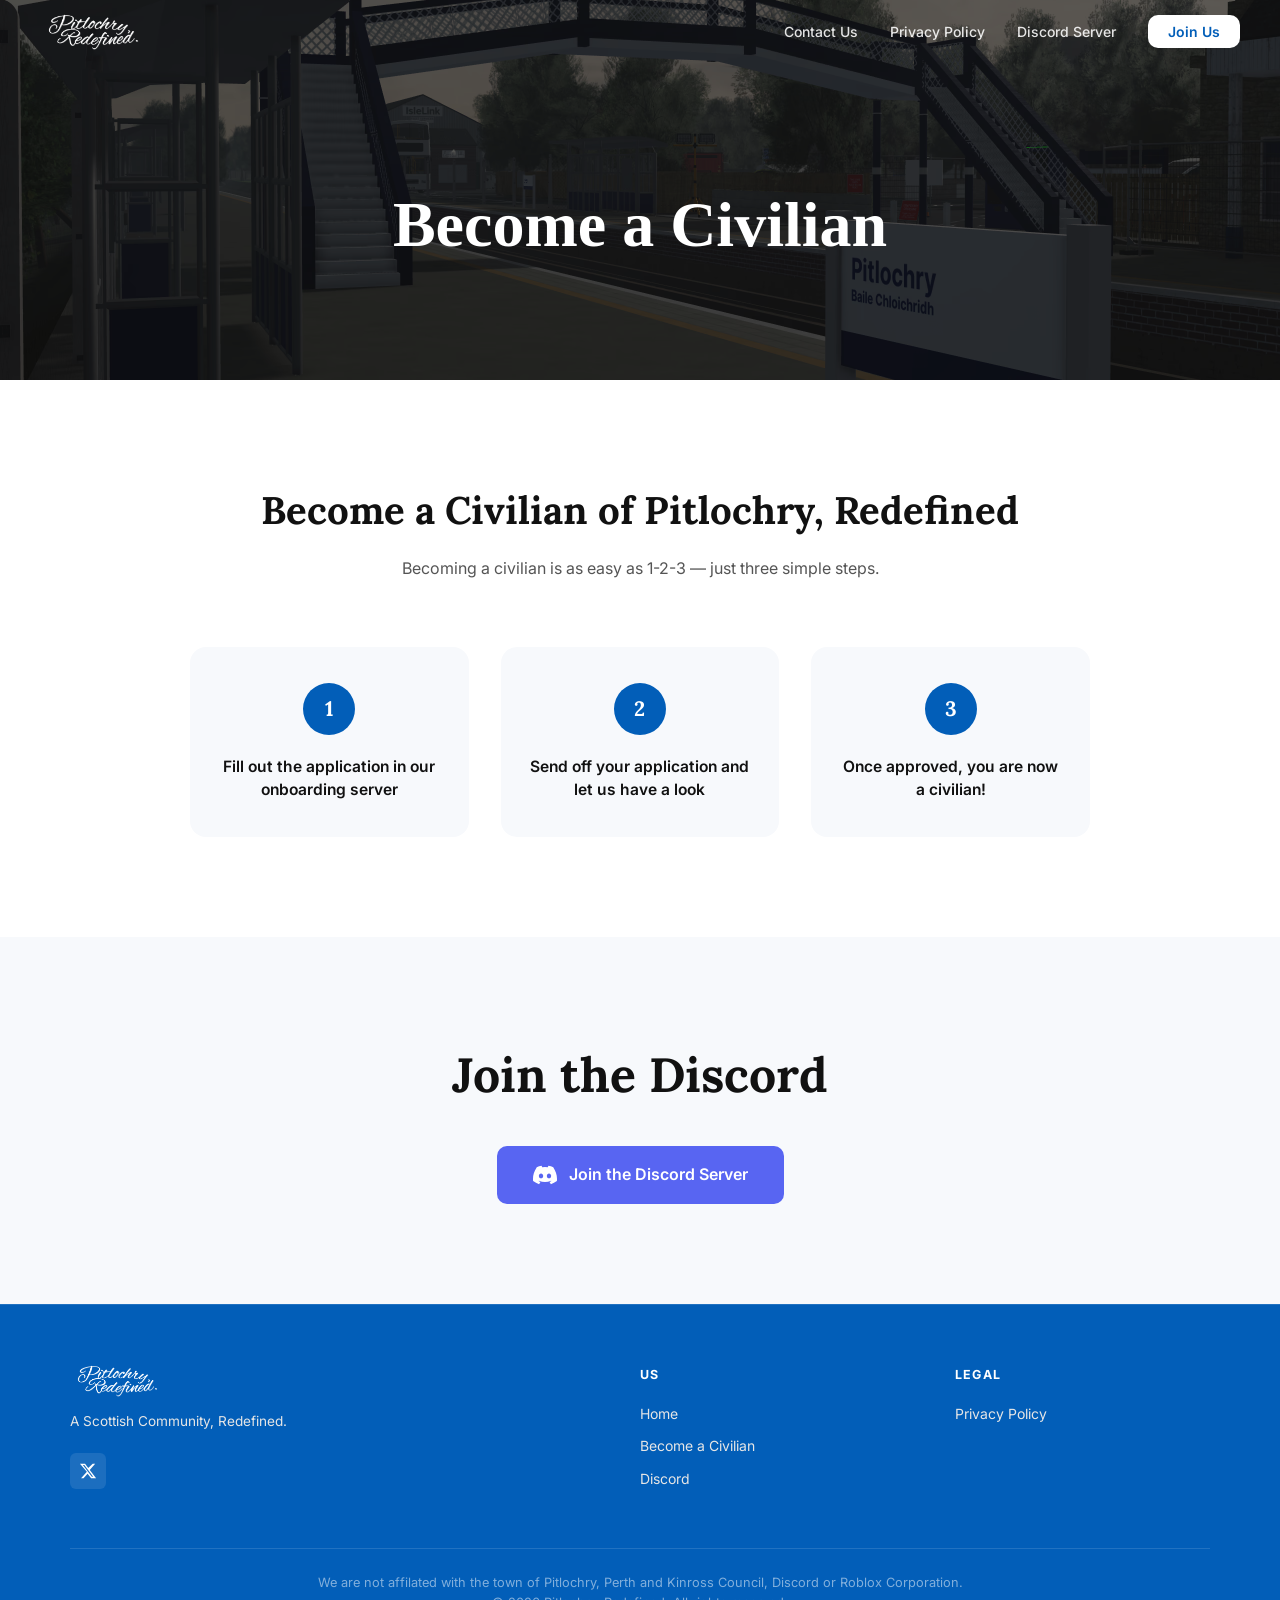
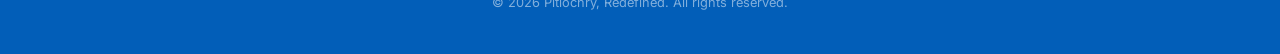
==== commit 5608df15: "Alex Brush font update" ====
--- a/become-a-civilian/index.html
+++ b/become-a-civilian/index.html
@@ -42,7 +42,7 @@
     <img src="../assets/images/JBRs4N1K5Z0zPjMIj72F0gr8xl8.png" alt="Pitlochry town" class="page-hero-bg" loading="eager">
     <div class="page-hero-overlay"></div>
     <div class="page-hero-content">
-      <h1 class="reveal">Become a Civilian</h1>
+        <h1 class="reveal" style="font-family: 'Alex Brush';">Become a Civilian</h1>
     </div>
   </section>
 
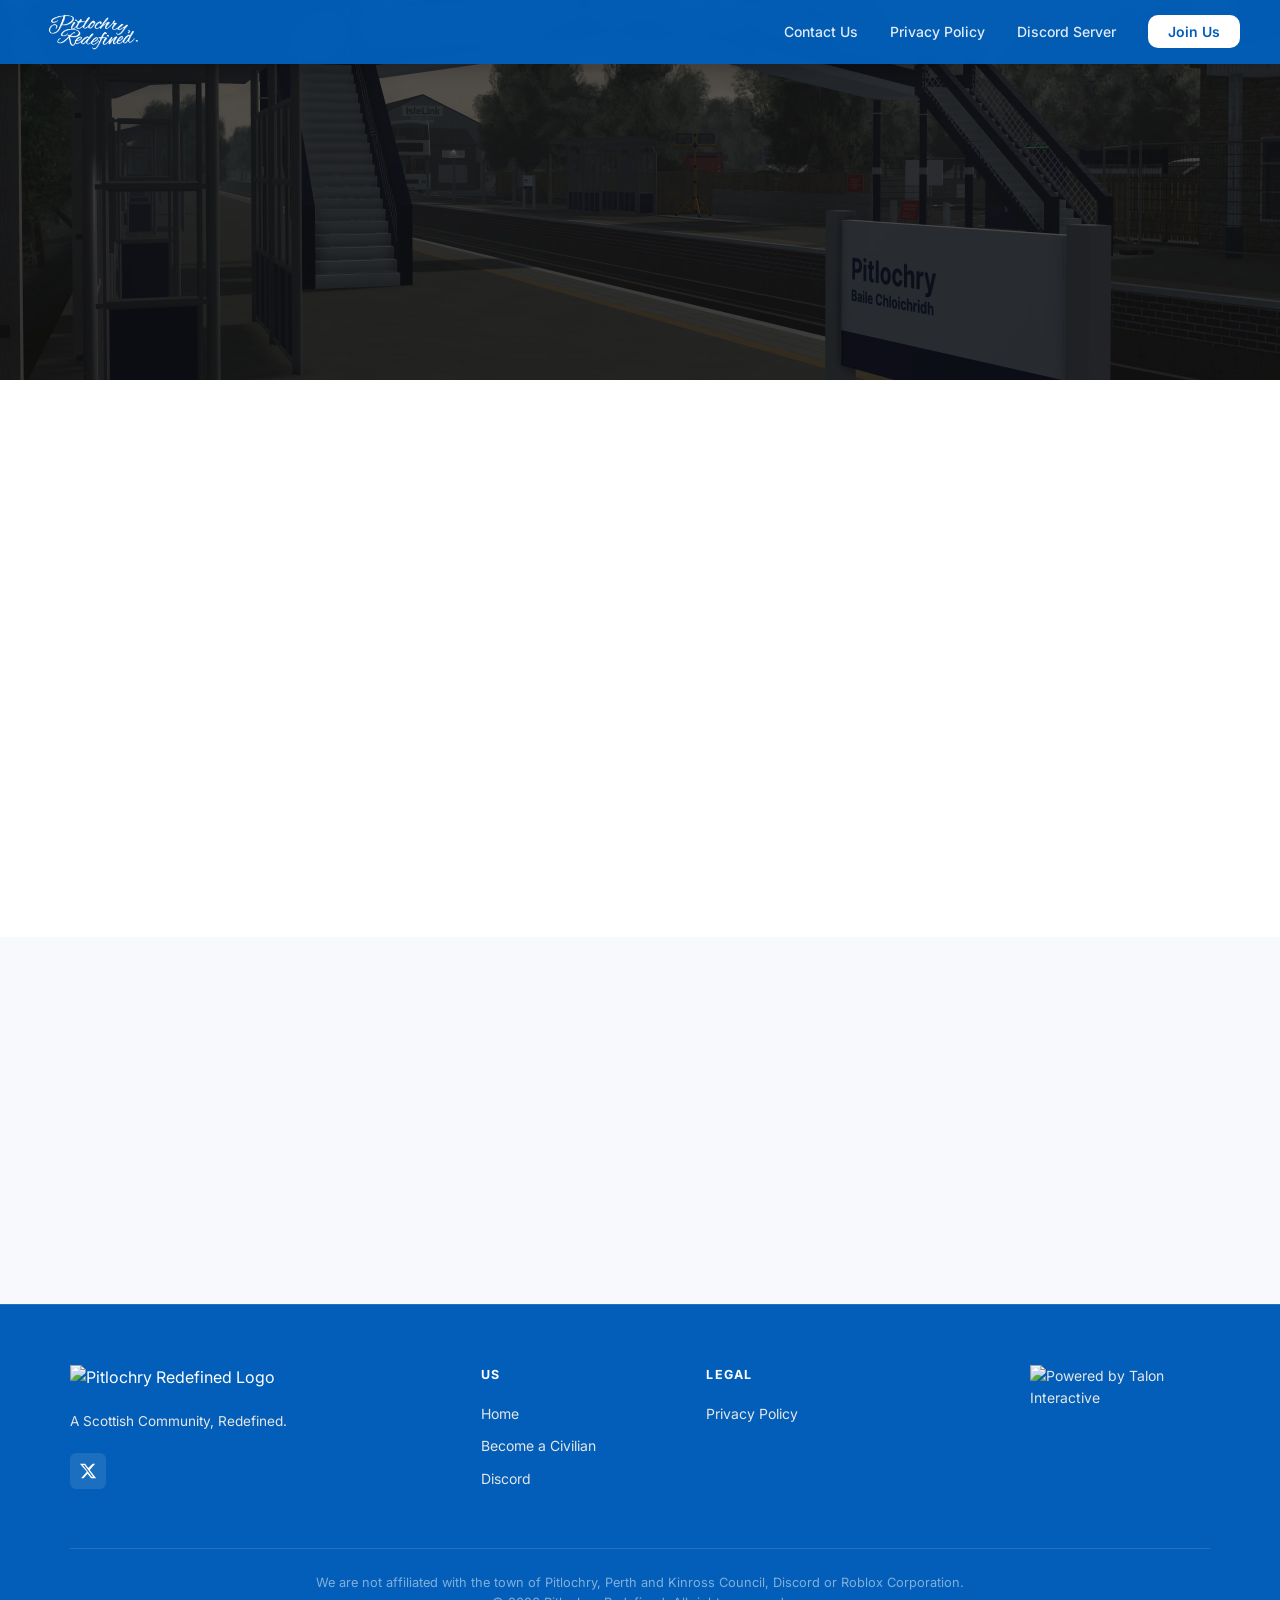
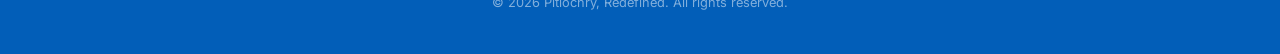
==== commit 4ea4d7e3: "Power by TI" ====
--- a/become-a-civilian/index.html
+++ b/become-a-civilian/index.html
@@ -86,40 +86,50 @@
 
   <!-- ── FOOTER ── -->
   <footer class="footer">
-    <div class="container">
-      <div class="footer-inner">
-        <div class="footer-brand">
-          <a href="../">
-            <img src="../assets/images/vhZIGYQIo3H8XacTa4x7ra0Ga8.png" alt="Pitlochry Redefined Logo">
-          </a>
-          <p>A Scottish Community, Redefined.</p>
-          <div class="footer-social">
-            <a href="https://x.com/rblxpitlochry" target="_blank" rel="noopener" aria-label="Twitter / X">
-              <svg viewBox="0 0 24 24" xmlns="http://www.w3.org/2000/svg" fill="white">
-                <path d="M18.244 2.25h3.308l-7.227 8.26 8.502 11.24H16.17l-4.714-6.231-5.401 6.231H2.742l7.727-8.833L1.254 2.25H8.08l4.258 5.624 5.906-5.624zm-1.161 17.52h1.833L7.084 4.126H5.117z"/>
-              </svg>
-            </a>
+      <div class="container">
+          <div class="footer-inner">
+              <div class="footer-brand">
+                  <a href="./">
+                      <img src="assets/images/vhZIGYQIo3H8XacTa4x7ra0Ga8.png" alt="Pitlochry Redefined Logo">
+                  </a>
+                  <p>A Scottish Community, Redefined.</p>
+                  <div class="footer-social">
+                      <a href="https://x.com/rblxpitlochry" target="_blank" rel="noopener" aria-label="Twitter / X">
+                          <svg viewBox="0 0 24 24" xmlns="http://www.w3.org/2000/svg">
+                              <path d="M18.244 2.25h3.308l-7.227 8.26 8.502 11.24H16.17l-4.714-6.231-5.401 6.231H2.742l7.727-8.833L1.254 2.25H8.08l4.258 5.624 5.906-5.624zm-1.161 17.52h1.833L7.084 4.126H5.117z"/>
+                          </svg>
+                      </a>
+                  </div>
+              </div>
+              
+              <div class="footer-col">
+                  <h5>Us</h5>
+                  <a href="./">Home</a>
+                  <a href="become-a-civilian/">Become a Civilian</a>
+                  <a href="https://discord.gg/PZc5ms5kN5" target="_blank" rel="noopener">Discord</a>
+              </div>
+              
+              <div class="footer-col">
+                  <h5>Legal</h5>
+                  <a href="privacy/">Privacy Policy</a>
+              </div>
+              
+              <div class="footer-col footer-talon">
+                  <a href="https://www.taloninteractive.co.uk" target="_blank" rel="noopener">
+                      <img src="assets/images/HE73bdkaBFjefkao834m.png" alt="Powered by Talon Interactive" class="talon-logo">
+                  </a>
+              </div>
           </div>
-        </div>
-        <div class="footer-col">
-          <h5>Us</h5>
-          <a href="../">Home</a>
-          <a href="../become-a-civilian/">Become a Civilian</a>
-          <a href="https://discord.gg/PZc5ms5kN5" target="_blank" rel="noopener">Discord</a>
-        </div>
-        <div class="footer-col">
-          <h5>Legal</h5>
-          <a href="../privacy/">Privacy Policy</a>
-        </div>
+          
+          <div class="footer-bottom">
+              <p>We are not affiliated with the town of Pitlochry, Perth and Kinross Council, Discord or Roblox Corporation.</p>
+              &copy; <span id="year"></span> Pitlochry, Redefined. All rights reserved.
+          </div>
       </div>
-      <div class="footer-bottom">
-          <p>We are not affilated with the town of Pitlochry, Perth and Kinross Council, Discord or Roblox Corporation.</p>
-        &copy; <span id="year"></span> Pitlochry, Redefined. All rights reserved.
-      </div>
-    </div>
   </footer>
+  
+  <script src="assets/js/main.js"></script>
 
-  <script src="../assets/js/main.js"></script>
-  <script>document.getElementById('year').textContent = new Date().getFullYear();</script>
-</body>
+    <script>document.getElementById('year').textContent = new Date().getFullYear();</script>
+  </body>
 </html>
--- a/assets/css/style.css
+++ b/assets/css/style.css
@@ -1,7 +1,3 @@
-/* ============================================================
-   Pitlochry, Redefined — Global Stylesheet
-   ============================================================ */
-
 /* --- Google Fonts ----------------------------------------- */
 @import url('https://fonts.googleapis.com/css2?family=Alex+Brush&family=Inter:wght@400;500;600&family=Lora:ital,wght@0,400;0,500;0,600;0,700;1,400;1,600&display=swap');
 
@@ -83,6 +79,19 @@
   transition: background 0.3s, box-shadow 0.3s;
 }
 .nav.scrolled {
+  background: rgba(2, 94, 184, 0.97);
+  backdrop-filter: blur(12px);
+  box-shadow: 0 2px 20px rgba(0,0,0,0.25);
+}
+.nav-blue {
+  position: fixed;
+  top: 0; left: 0; right: 0;
+  z-index: 100;
+  padding: 0 40px;
+  height: 64px;
+  display: flex;
+  align-items: center;
+  justify-content: space-between;
   background: rgba(2, 94, 184, 0.97);
   backdrop-filter: blur(12px);
   box-shadow: 0 2px 20px rgba(0,0,0,0.25);
@@ -557,24 +566,29 @@
   padding: 60px 0 40px;
   color: var(--white);
 }
+
 .footer-inner {
   display: grid;
-  grid-template-columns: 2fr 1fr 1fr;
-  gap: 60px;
+  /* Updated to 4 columns to match mockup */
+  grid-template-columns: 2fr 1fr 1fr 1.5fr;
+  gap: 40px;
   align-items: start;
   margin-bottom: 48px;
 }
+
 .footer-brand img {
   height: 32px;
   width: auto;
   margin-bottom: 14px;
 }
+
 .footer-brand p {
   font-size: 0.85rem;
   color: var(--off-white);
   line-height: 1.6;
   margin-bottom: 20px;
 }
+
 .footer-social a {
   display: inline-flex;
   align-items: center;
@@ -585,8 +599,10 @@
   background: rgba(255,255,255,0.1);
   transition: background 0.2s;
 }
+
 .footer-social a:hover { background: rgba(255,255,255,0.22); }
 .footer-social svg { width: 18px; height: 18px; fill: var(--white); }
+
 .footer-col h5 {
   font-size: 0.78rem;
   font-weight: 700;
@@ -595,6 +611,7 @@
   color: var(--white);
   margin-bottom: 18px;
 }
+
 .footer-col a {
   display: block;
   font-size: 0.875rem;
@@ -602,7 +619,25 @@
   margin-bottom: 10px;
   transition: color 0.2s;
 }
+
 .footer-col a:hover { color: var(--white); }
+
+/* Talon Specific Styling */
+.footer-talon {
+  display: flex;
+  justify-content: flex-end; /* Aligns to the far right */
+}
+
+.talon-logo {
+  max-width: 180px; /* Adjust width to suit your visual preference */
+  height: auto;
+  transition: opacity 0.2s;
+}
+
+.talon-logo:hover {
+  opacity: 1;
+}
+
 .footer-bottom {
   border-top: 1px solid rgba(255,255,255,0.12);
   padding-top: 24px;
